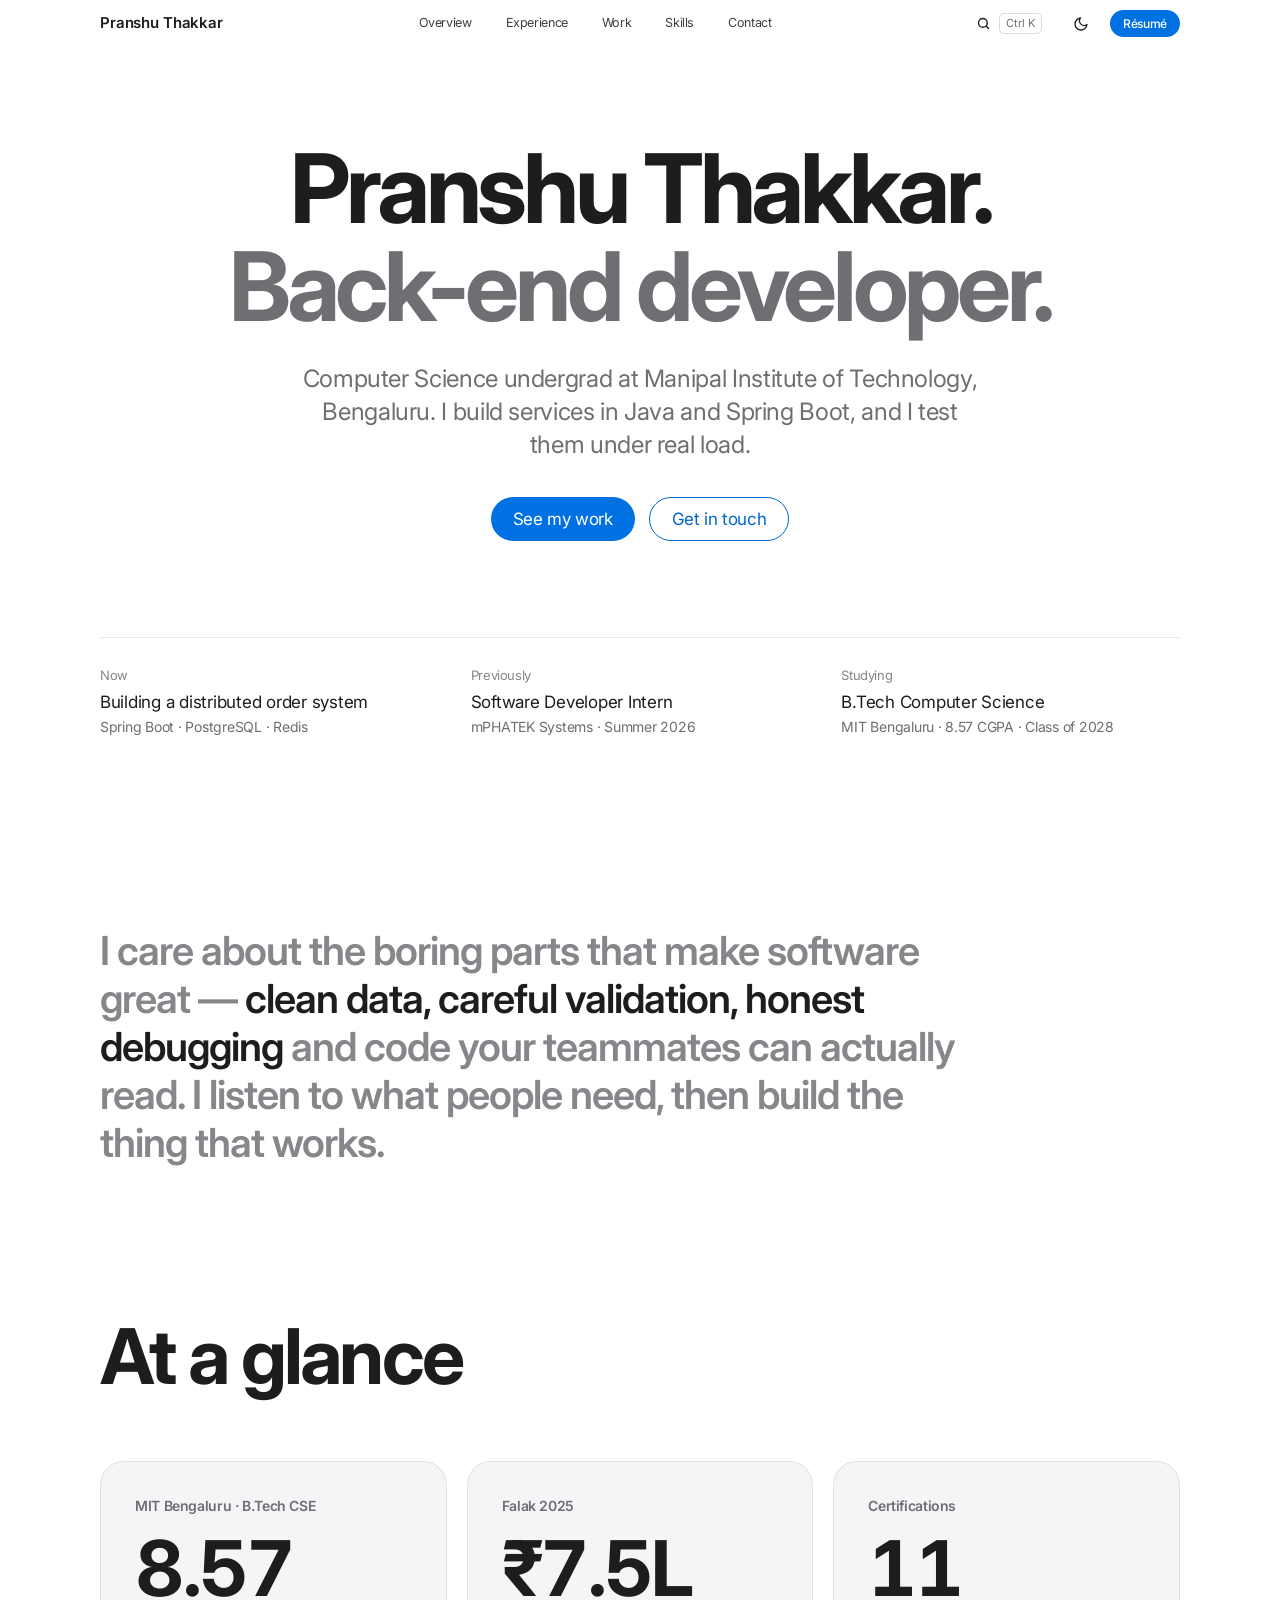
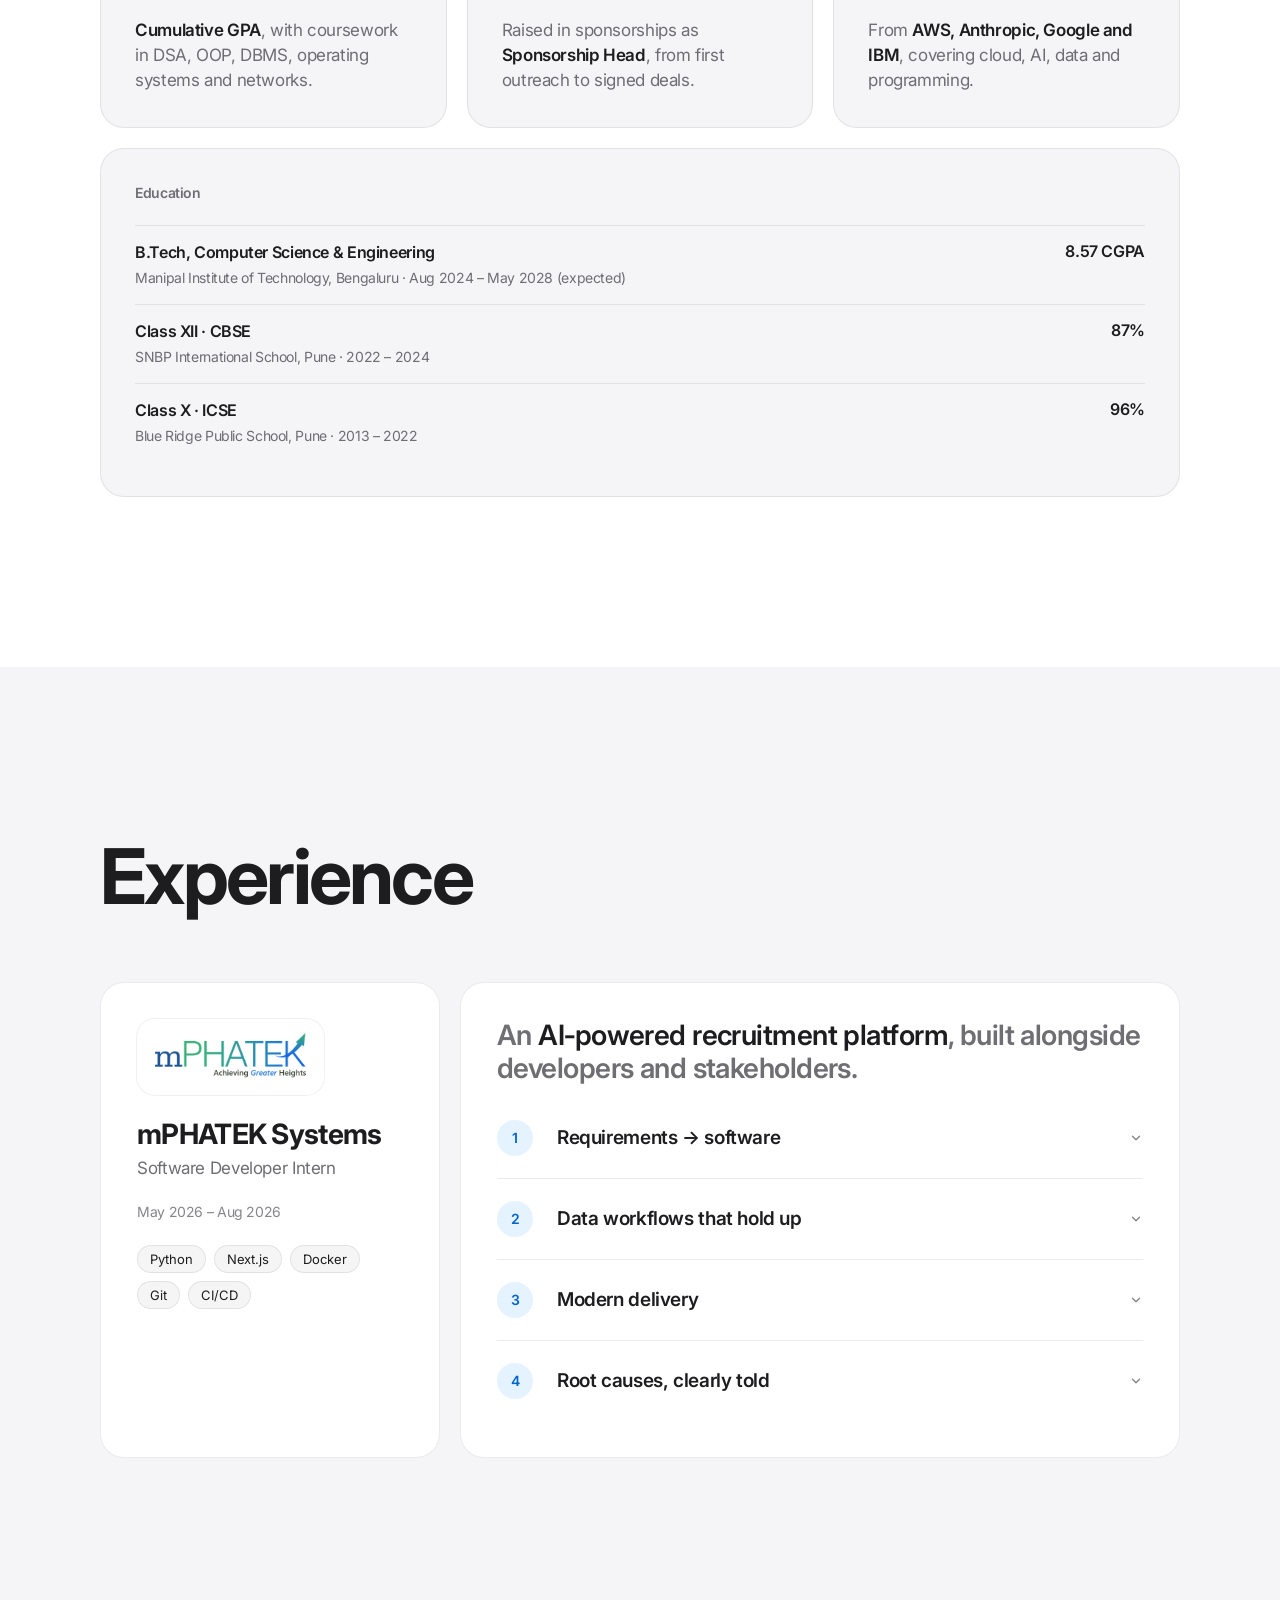
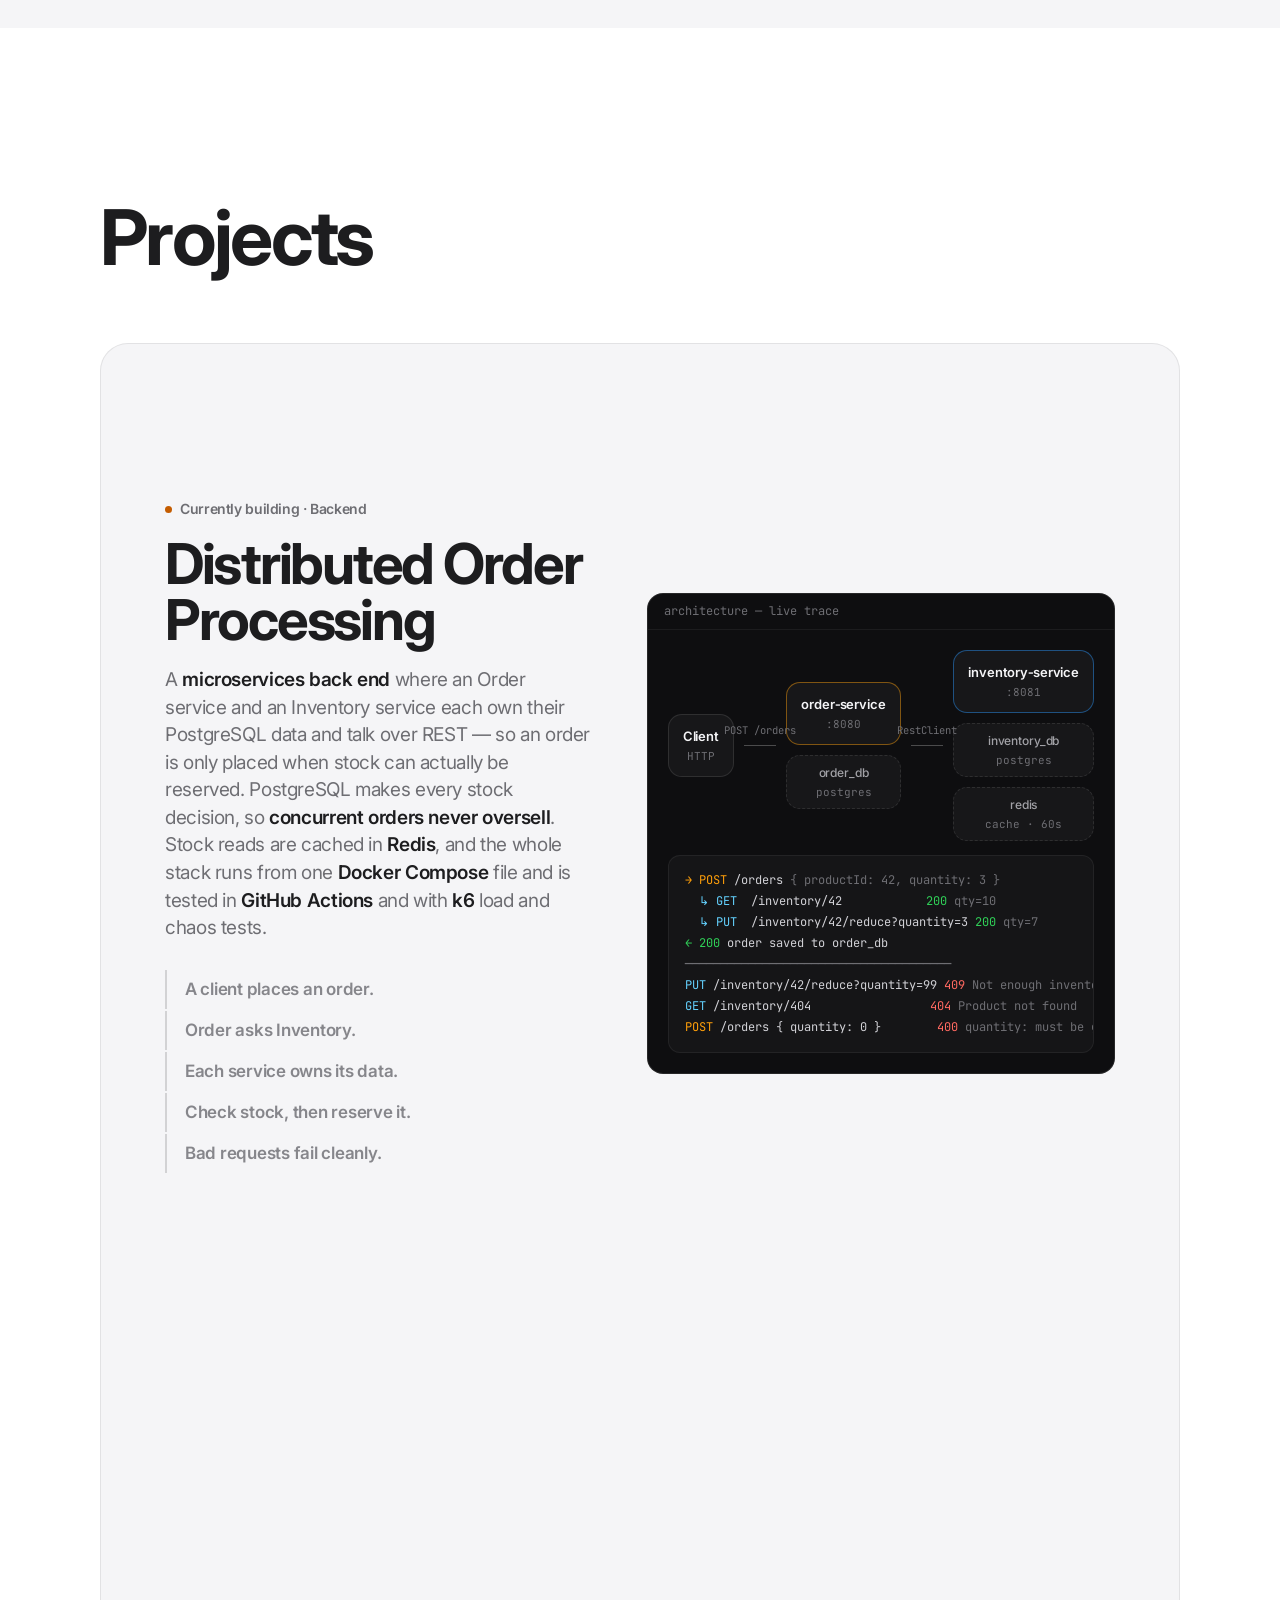
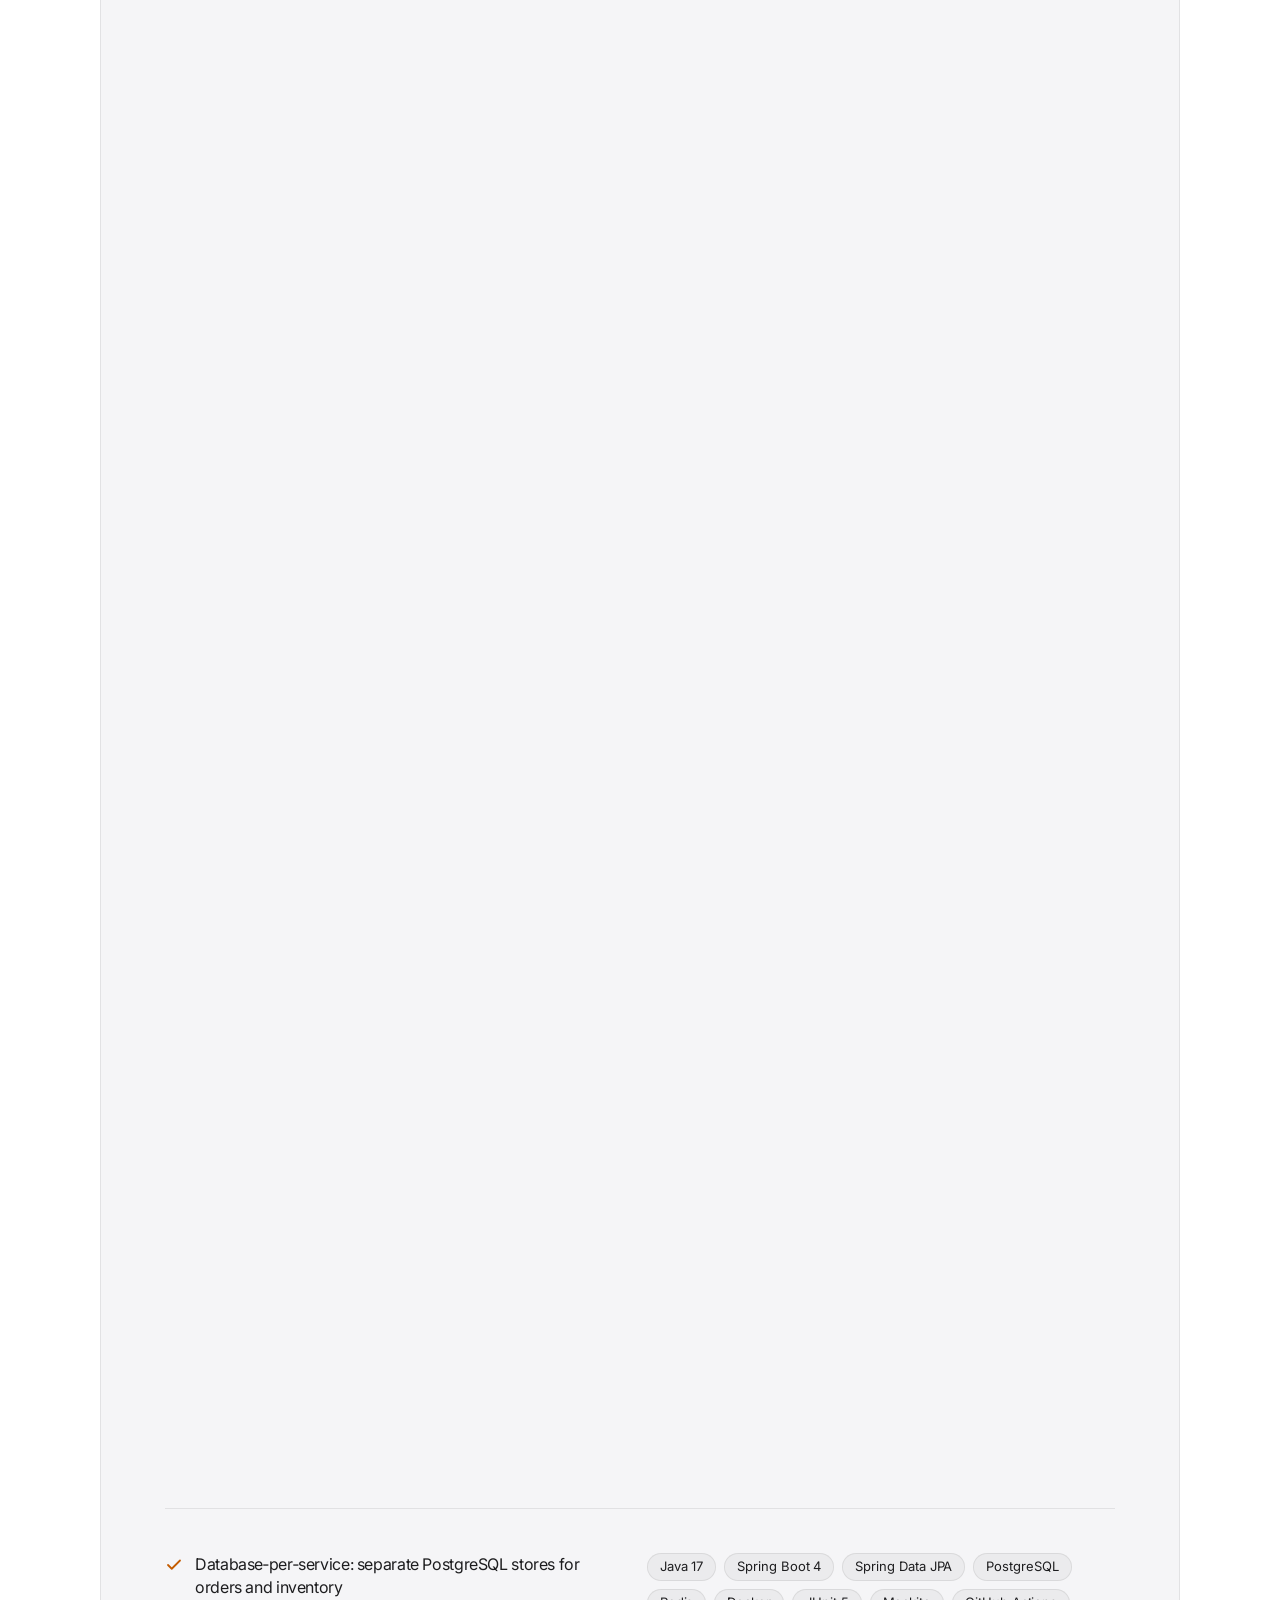
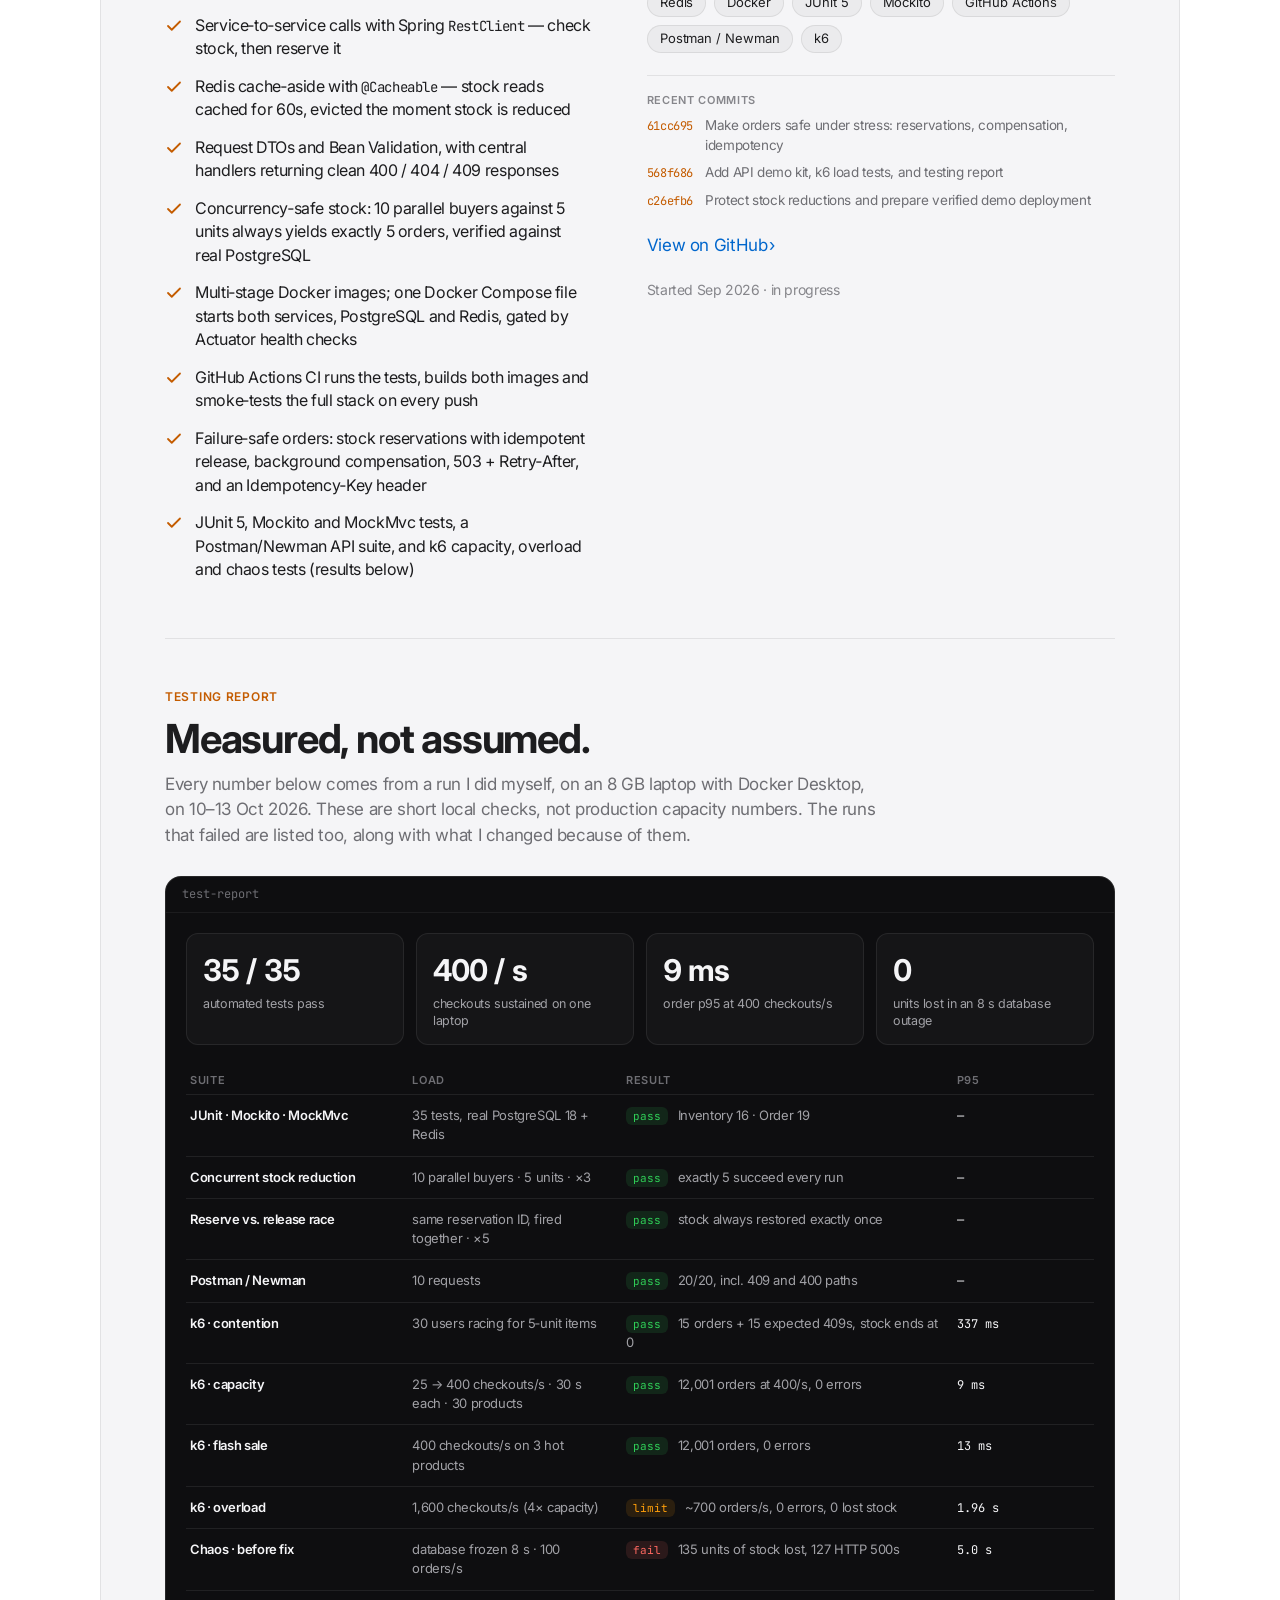
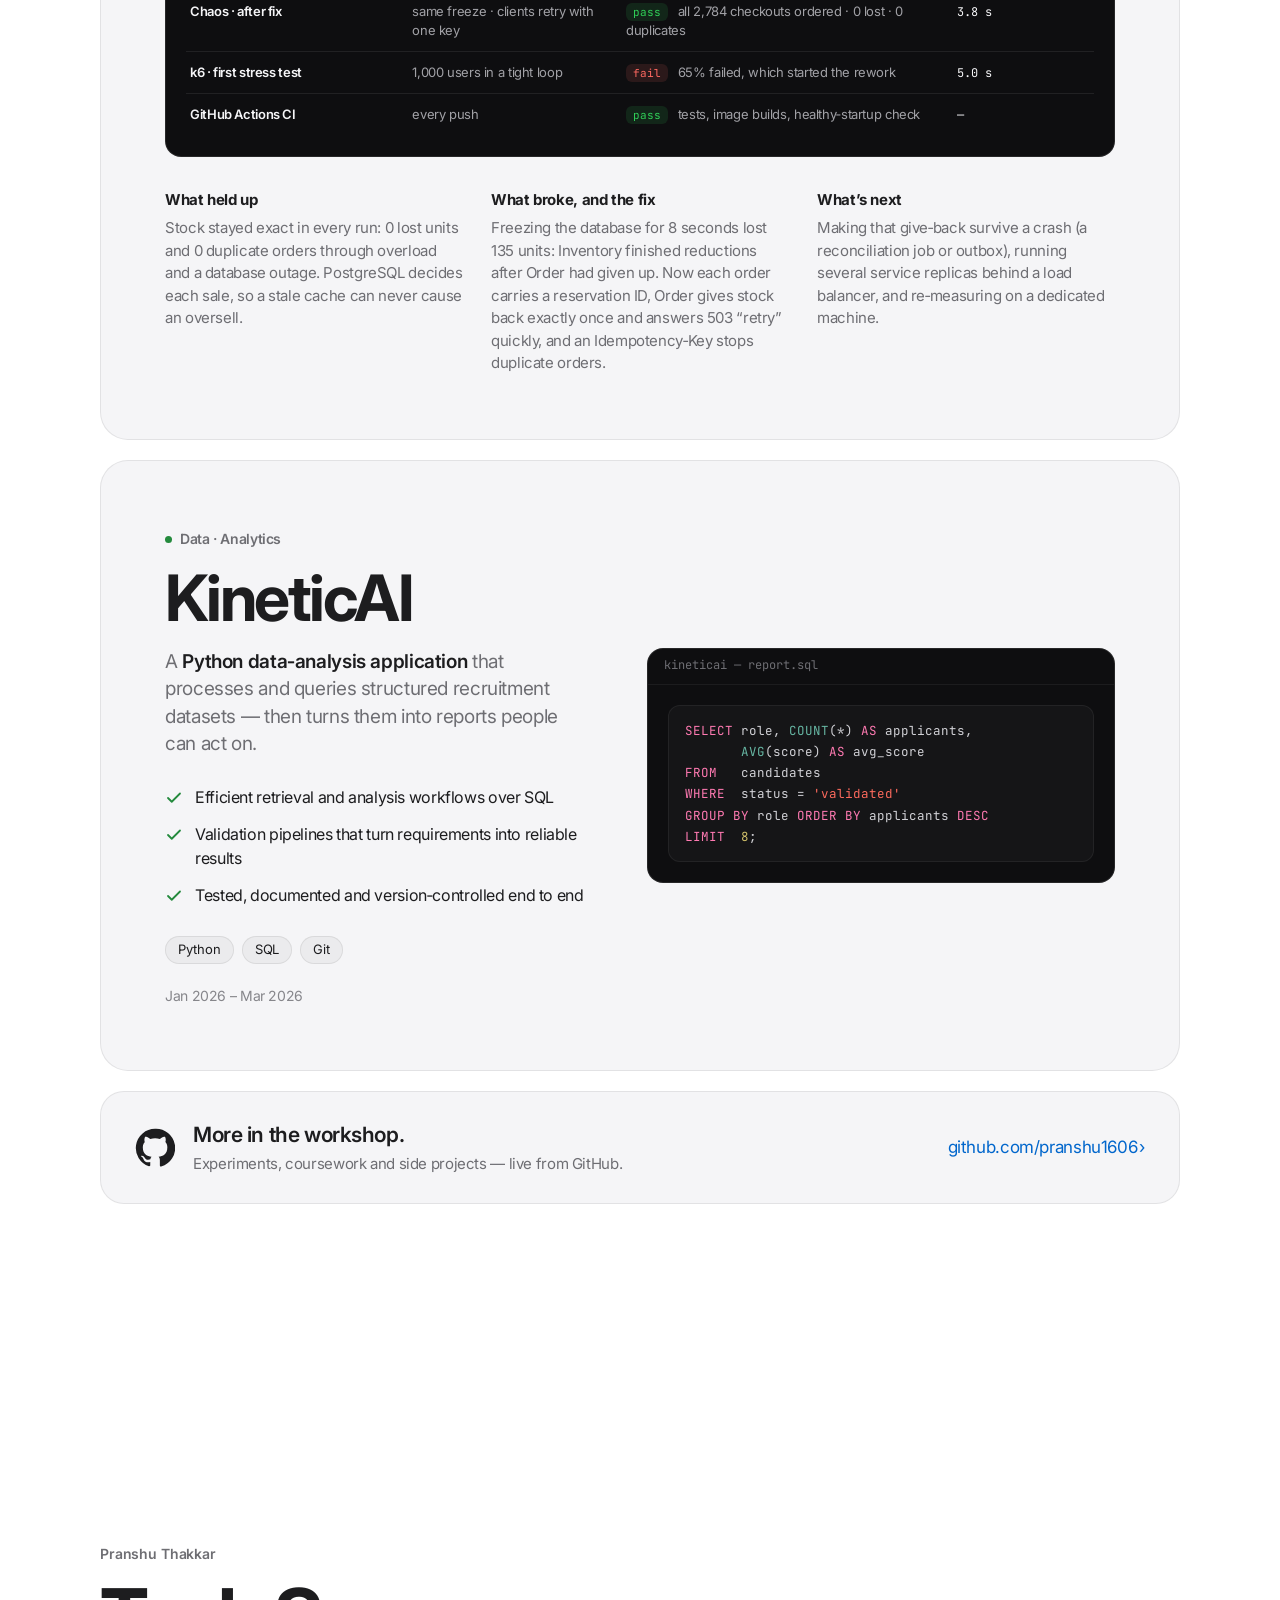
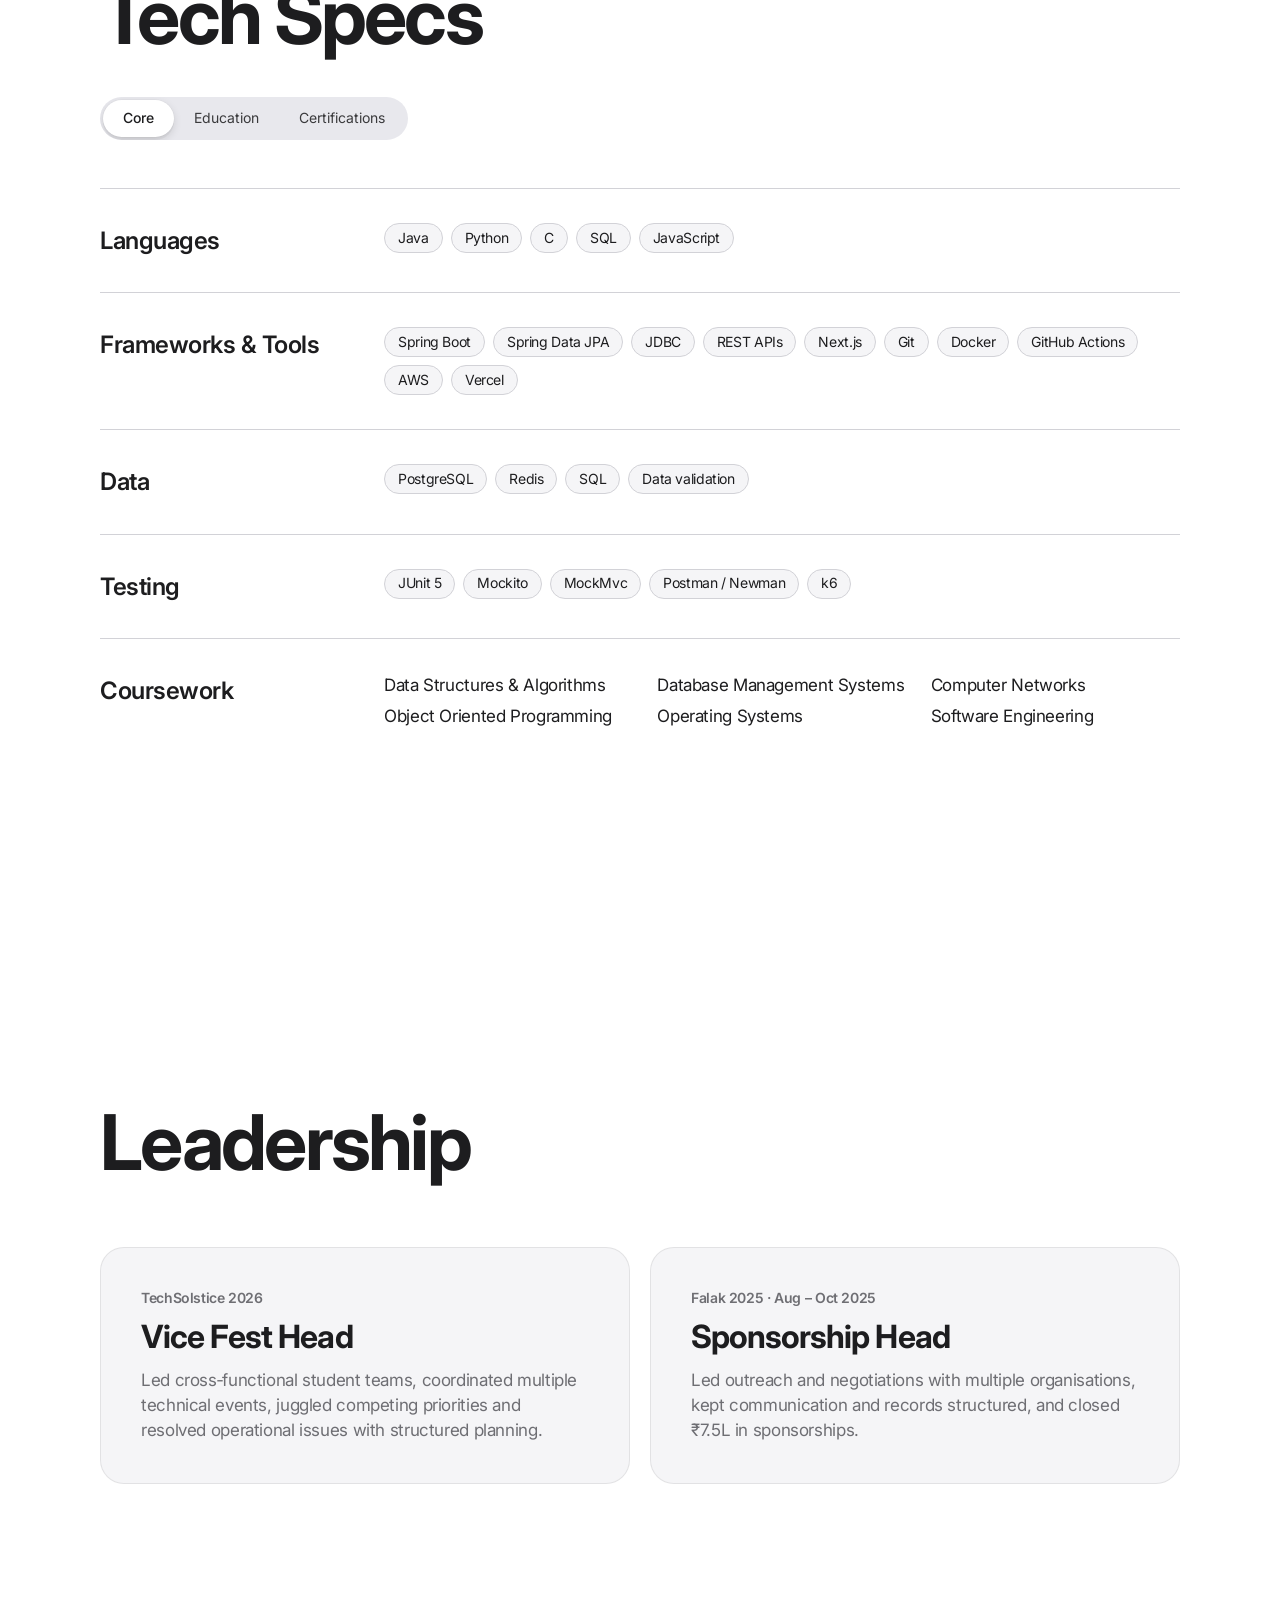
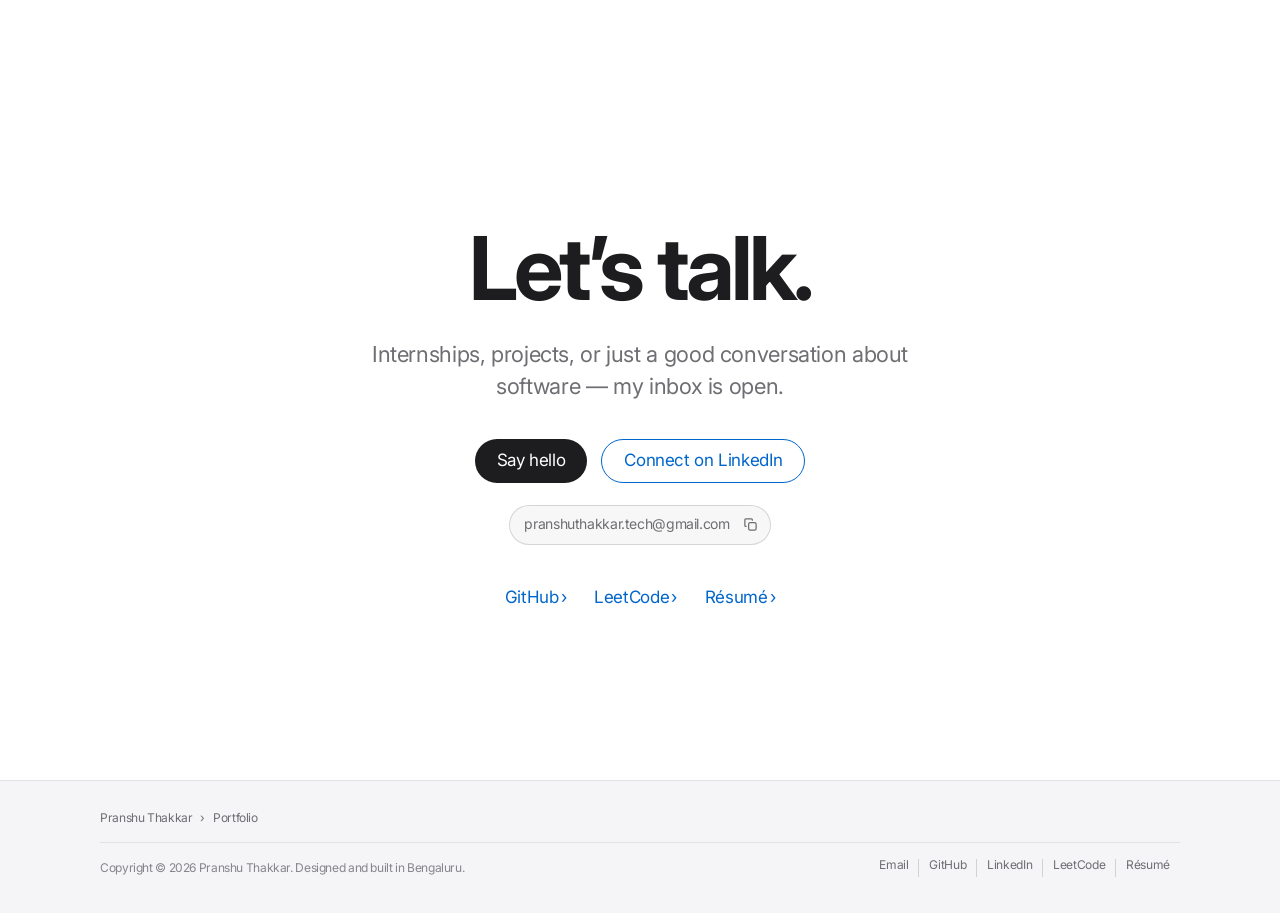
==== index.html @ 8264e1db "Tone down the design: drop gradients, glows and gimmicks Lead the hero with the name and real facts " ====
<!DOCTYPE html>
<html lang="en">
<head>
<meta charset="utf-8">
<meta name="viewport" content="width=device-width, initial-scale=1">
<title>Pranshu Thakkar — Software Developer · CSE @ MIT Bengaluru</title>
<meta name="description" content="Pranshu Thakkar — Computer Science undergraduate at Manipal Institute of Technology, Bengaluru. Software engineering, data and reliable systems.">
<meta name="robots" content="index, follow">
<meta name="author" content="Pranshu Thakkar">
<meta name="theme-color" content="#000000">
<script>
(() => {
  let t;
  try { t = localStorage.getItem('theme'); } catch (e) {}
  if (t !== 'light' && t !== 'dark') t = matchMedia('(prefers-color-scheme: light)').matches ? 'light' : 'dark';
  document.documentElement.dataset.theme = t;
  document.documentElement.classList.add('js');
  document.querySelector('meta[name="theme-color"]').content = t === 'light' ? '#ffffff' : '#000000';
})();
</script>
<link rel="canonical" href="https://pranshu1606.github.io/">
<meta property="og:type" content="website">
<meta property="og:site_name" content="Pranshu Thakkar">
<meta property="og:url" content="https://pranshu1606.github.io/">
<meta property="og:title" content="Pranshu Thakkar — Software, built with precision and care">
<meta property="og:description" content="CSE undergrad at MIT Bengaluru. Java, Spring Boot, Python and SQL — building reliable back ends and data workflows. Open to 2027 internships.">
<meta property="og:image" content="https://pranshu1606.github.io/og-image.png">
<meta property="og:image:width" content="1200">
<meta property="og:image:height" content="630">
<meta property="og:image:alt" content="Pranshu Thakkar — Software, built with precision and care.">
<meta name="twitter:card" content="summary_large_image">
<meta name="twitter:title" content="Pranshu Thakkar — Software, built with precision and care">
<meta name="twitter:description" content="CSE undergrad at MIT Bengaluru. Java, Spring Boot, Python and SQL. Open to 2027 internships.">
<meta name="twitter:image" content="https://pranshu1606.github.io/og-image.png">
<script type="application/ld+json">
{
  "@context": "https://schema.org",
  "@type": "Person",
  "name": "Pranshu Thakkar",
  "url": "https://pranshu1606.github.io/",
  "image": "https://pranshu1606.github.io/og-image.png",
  "jobTitle": "Software Developer",
  "description": "Computer Science undergraduate at Manipal Institute of Technology, Bengaluru, building reliable back ends and data workflows with Java, Spring Boot, Python and SQL.",
  "alumniOf": { "@type": "CollegeOrUniversity", "name": "Manipal Institute of Technology, Bengaluru" },
  "knowsAbout": ["Java", "Spring Boot", "Python", "SQL", "REST APIs", "Docker", "AWS", "Data Analysis"],
  "sameAs": [
    "https://github.com/pranshu1606",
    "https://www.linkedin.com/in/pranshu-t-aba933325/",
    "https://leetcode.com/u/pranshu_thakkar/"
  ]
}
</script>
<link rel="preconnect" href="https://fonts.googleapis.com">
<link rel="preconnect" href="https://fonts.gstatic.com" crossorigin>
<link href="https://fonts.googleapis.com/css2?family=Inter:wght@400;500;600;700;800&family=JetBrains+Mono:wght@400;500&display=swap" rel="stylesheet">
<link rel="icon" href="data:image/svg+xml,%3Csvg xmlns='http://www.w3.org/2000/svg' viewBox='0 0 64 64'%3E%3Crect width='64' height='64' rx='15' fill='%23000'/%3E%3Ctext x='32' y='42' font-family='Helvetica,Arial' font-weight='700' font-size='26' fill='%23fff' text-anchor='middle'%3EPT%3C/text%3E%3C/svg%3E">
<style>
:root{
  --bg:#000;
  --bg-2:#0a0a0c;
  --tile:#141416;
  --tile-2:#1c1c1f;
  --line:rgba(255,255,255,.08);
  --line-2:rgba(255,255,255,.14);
  --text:#f5f5f7;
  --text-2:#a1a1a6;
  --text-3:#6e6e73;
  --blue:#2997ff;
  --blue-d:#0071e3;
  --green:#30d158;
  --orange:#ff9f0a;
  --pink:#ff375f;
  --purple:#bf5af2;
  --teal:#64d2ff;
  --ease:cubic-bezier(.28,.11,.32,1);
  --font:-apple-system,BlinkMacSystemFont,"SF Pro Display","SF Pro Text","Inter","Helvetica Neue",Helvetica,Arial,sans-serif;
  --mono:"SF Mono","JetBrains Mono",ui-monospace,Menlo,Consolas,monospace;
}
*{box-sizing:border-box;margin:0;padding:0}
html{scroll-behavior:smooth;-webkit-text-size-adjust:100%}
body{background:var(--bg);color:var(--text);font-family:var(--font);font-size:17px;line-height:1.47;letter-spacing:-.022em;-webkit-font-smoothing:antialiased;overflow-x:hidden}
a{color:inherit;text-decoration:none}
button{font:inherit;color:inherit;background:none;border:0;cursor:pointer}
img,svg{display:block}
::selection{background:rgba(41,151,255,.35)}
:focus-visible{outline:2px solid var(--blue);outline-offset:3px;border-radius:6px}
.skip{position:fixed;left:16px;top:-60px;z-index:200;padding:10px 16px;border-radius:999px;background:var(--blue-d);color:#fff;font-size:14px;font-weight:500;transition:top .2s var(--ease)}
.skip:focus{top:10px}
.wrap{width:min(1080px,100% - 44px);margin-inline:auto}
.wide{width:min(1280px,100% - 44px);margin-inline:auto}

/* ---------- Global nav ---------- */
.gnav{position:fixed;inset:0 0 auto;z-index:50;height:48px;background:rgba(22,22,23,.72);backdrop-filter:saturate(180%) blur(20px);-webkit-backdrop-filter:saturate(180%) blur(20px);border-bottom:1px solid transparent;transition:border-color .3s}
.gnav.scrolled{border-bottom-color:var(--line)}
.gnav .wrap{height:100%;display:flex;align-items:center;justify-content:space-between;gap:24px}
.logo{display:flex;align-items:center;gap:10px;font-weight:600;font-size:15px;letter-spacing:-.01em}
.gnav ul{display:flex;gap:34px;list-style:none;font-size:12.5px;color:#d2d2d7}
.gnav ul a{opacity:.85;transition:opacity .2s}
.gnav ul a:hover,.gnav ul a.active{opacity:1;color:#fff}
.nav-r{display:flex;align-items:center;gap:14px}
.icon-btn{width:30px;height:30px;border-radius:50%;display:grid;place-items:center;color:#d2d2d7;transition:background .2s,color .2s}
.icon-btn:hover{background:rgba(255,255,255,.1);color:#fff}
.kbd{font-family:var(--font);font-size:11px;color:var(--text-2);border:1px solid var(--line-2);border-radius:5px;padding:1px 6px;letter-spacing:0}
.search-trigger{display:flex;align-items:center;gap:8px;height:30px;padding:0 10px 0 9px;border-radius:999px;font-size:12px;color:#d2d2d7;transition:background .2s}
.search-trigger:hover{background:rgba(255,255,255,.1)}
.pill-sm{font-size:12px;font-weight:500;padding:5px 13px;border-radius:999px;background:var(--blue-d);color:#fff;transition:background .2s}
.pill-sm:hover{background:#0077ed}
.menu-btn{display:none}
.mnav{position:fixed;top:48px;left:0;right:0;z-index:49;background:rgba(22,22,23,.96);backdrop-filter:blur(20px);-webkit-backdrop-filter:blur(20px);padding:8px 22px 28px;transform:translateY(-8px);opacity:0;pointer-events:none;transition:.3s var(--ease)}
.mnav{visibility:hidden}
.mnav.open{transform:none;opacity:1;pointer-events:auto;visibility:visible}
.mnav a{display:block;font-size:24px;font-weight:600;padding:10px 0;border-bottom:1px solid var(--line)}

/* ---------- Generic ---------- */
section{position:relative}
.eyebrow{font-size:14px;font-weight:600;color:var(--text-2);letter-spacing:-.01em;margin-bottom:12px}
.h-sec{font-size:clamp(40px,6vw,80px);font-weight:700;line-height:1.05;letter-spacing:-.035em}
.h-sub{font-size:clamp(21px,2.4vw,28px);font-weight:600;color:var(--text-2);letter-spacing:-.02em;line-height:1.2}
.h-sub b{color:var(--text);font-weight:600}
.silver{color:var(--text)}
.pad{padding:clamp(100px,14vw,170px) 0}
.btn{display:inline-flex;align-items:center;gap:6px;height:44px;padding:0 22px;border-radius:999px;font-size:17px;font-weight:400;transition:transform .2s var(--ease),background .2s,box-shadow .2s}
.btn:active{transform:scale(.97)}
.btn-blue{background:var(--blue-d);color:#fff}
.btn-blue:hover{background:#0077ed}
.btn-white{background:#f5f5f7;color:#000}
.btn-white:hover{background:#fff}
.btn-ghost{color:var(--blue);border:1px solid var(--blue)}
.btn-ghost:hover{background:var(--blue);color:#fff}
.link{color:var(--blue);display:inline-flex;align-items:center;gap:2px;font-size:17px}
.link:hover{text-decoration:underline}
.link .chev{transition:transform .25s var(--ease)}
.link:hover .chev{transform:translateX(3px)}
.chip{display:inline-flex;align-items:center;height:28px;padding:0 12px;border-radius:999px;font-size:13px;color:#d1d1d6;background:rgba(255,255,255,.05);border:1px solid rgba(255,255,255,.1);letter-spacing:-.005em}
.chips{display:flex;flex-wrap:wrap;gap:8px}

/* Scroll reveals: a short fade-up, played once (.done drops these styles so hover transitions work again) */
.js .reveal:not(.done){opacity:0;transform:translateY(16px);transition:opacity .7s var(--ease) var(--d,0s),transform .7s var(--ease) var(--d,0s)}
.js .reveal.in:not(.done){opacity:1;transform:none}
.d1{--d:.08s}.d2{--d:.16s}.d3{--d:.24s}
.theme-btn .i-sun,.theme-btn .i-moon{animation:spinIn .5s var(--ease)}
:root:not([data-theme=light]) .theme-btn .i-moon,[data-theme=light] .theme-btn .i-sun{display:none}
@keyframes spinIn{from{opacity:0;transform:rotate(-90deg) scale(.6)}}
::view-transition-old(root),::view-transition-new(root){animation:none;mix-blend-mode:normal}
::view-transition-new(root){z-index:2}

/* ---------- Hero ---------- */
.hero{padding-top:140px;text-align:center;overflow:hidden}
.hero-inner{position:relative}
.hero-inner>*{animation:rise 1.1s var(--ease) both}
.hero-inner>:nth-child(2){animation-delay:.12s}.hero-inner>:nth-child(3){animation-delay:.24s}.hero-inner>:nth-child(4){animation-delay:.36s}.hero-inner>:nth-child(5){animation-delay:.48s}
@keyframes rise{from{opacity:0;transform:translateY(12px)}}
.hero h1{margin:0 auto;max-width:980px;font-size:clamp(44px,8vw,96px);font-weight:700;line-height:1.02;letter-spacing:-.045em}
.hero h1 .accent{color:var(--text-2)}
.dot{width:7px;height:7px;border-radius:50%;background:var(--green)}
.hero .lede{margin:26px auto 0;max-width:680px;font-size:clamp(19px,2vw,24px);line-height:1.38;color:var(--text-2);letter-spacing:-.015em}
.hero .lede b{color:var(--text);font-weight:600}
.hero .ctas{margin-top:36px;display:flex;gap:14px;justify-content:center;flex-wrap:wrap}

.facts{margin:96px auto 0;display:grid;grid-template-columns:repeat(3,minmax(0,1fr));gap:32px;text-align:left;border-top:1px solid var(--line);padding:28px 0 40px}
.facts dt{font-size:13px;color:var(--text-3);margin-bottom:6px}
.facts dd{font-size:17px;line-height:1.4;color:var(--text);letter-spacing:-.015em}
.facts dd small{display:block;font-size:14px;color:var(--text-2);margin-top:2px}

/* ---------- Statement ---------- */
.statement{padding:clamp(90px,12vw,150px) 0}
.statement p{font-size:clamp(26px,3.4vw,40px);font-weight:600;line-height:1.2;letter-spacing:-.025em;max-width:880px;color:var(--text-3)}
.statement p span{color:var(--text)}

/* ---------- Bento highlights ---------- */
.bento{display:grid;grid-template-columns:repeat(12,1fr);gap:20px;margin-top:64px}
.tile{position:relative;background:var(--tile);border:1px solid var(--line);border-radius:24px;padding:34px;overflow:hidden}
.t-4{grid-column:span 4}.t-5{grid-column:span 5}.t-6{grid-column:span 6}.t-7{grid-column:span 7}.t-8{grid-column:span 8}.t-12{grid-column:span 12}
.tile .lbl{font-size:14px;font-weight:600;color:var(--text-2)}
.stat{font-size:clamp(52px,6vw,80px);font-weight:700;letter-spacing:-.045em;line-height:1;margin:14px 0 10px;font-variant-numeric:tabular-nums}
.tile p{color:var(--text-2);font-size:17px;max-width:44ch}
.tile p b{color:var(--text);font-weight:600}
.edu-list{margin-top:22px;display:grid;gap:0}
.edu-row{display:grid;grid-template-columns:1fr auto;gap:4px 18px;padding:14px 0;border-top:1px solid var(--line)}
.edu-row strong{font-weight:600;font-size:16px}
.edu-row span{color:var(--text-2);font-size:14px}
.edu-row .sc{font-weight:600;color:var(--text);font-size:16px;text-align:right}

/* ---------- Experience ---------- */
.xp{display:grid;grid-template-columns:340px 1fr;gap:20px;margin-top:64px}
.xp-card{background:var(--tile);border:1px solid var(--line);border-radius:24px;padding:36px;position:relative;overflow:hidden}
.xp-id .app{display:inline-flex;align-items:center;padding:14px 18px;border-radius:18px;background:#fff;box-shadow:0 0 0 1px rgba(0,0,0,.06)}
.xp-id .app img{height:48px;width:auto}
.xp-id h3{font-size:28px;font-weight:700;letter-spacing:-.025em;margin-top:24px;line-height:1.1}
.xp-id .role{color:var(--text-2);margin-top:6px}
.xp-id .when{margin-top:22px;font-size:14px;color:var(--text-3)}
.xp-id .chips{margin-top:22px}
.steps{list-style:none;display:grid;gap:0}
.steps li{display:grid;grid-template-columns:44px 1fr;gap:16px;padding:22px 0;border-top:1px solid var(--line)}
.steps li:first-child{border-top:0;padding-top:0}
.steps .n{width:36px;height:36px;border-radius:50%;background:rgba(41,151,255,.12);color:var(--blue);display:grid;place-items:center;font-size:14px;font-weight:600}
.steps h4{font-size:19px;font-weight:600;letter-spacing:-.02em;margin-bottom:4px}
.steps p{color:var(--text-2);font-size:16px}
.steps li{align-items:start}
.steps h4{margin:0}
.step-btn{width:100%;min-height:36px;display:flex;align-items:center;justify-content:space-between;gap:12px;text-align:left;font:inherit;letter-spacing:inherit}
.step-btn svg{flex:none;color:var(--text-3);transition:transform .35s var(--ease),color .2s}
.step-btn:hover svg{color:var(--text)}
.step-btn[aria-expanded=true] svg{transform:rotate(180deg)}
.step-body{display:grid;grid-template-rows:0fr;transition:grid-template-rows .4s var(--ease)}
.step-body>div{overflow:hidden;visibility:hidden;transition:visibility 0s .4s}
.step-body p{padding-top:6px}
.steps li.open .step-body{grid-template-rows:1fr}
.steps li.open .step-body>div{visibility:visible;transition-delay:0s}

/* ---------- Project ---------- */
.proj{margin-top:64px;border-radius:28px;background:var(--tile);border:1px solid var(--line);position:relative;overflow:hidden;padding:clamp(32px,5vw,64px)}
.proj-grid{display:grid;grid-template-columns:1fr 1.1fr;gap:56px;align-items:center;position:relative}
.proj .tag{display:inline-flex;align-items:center;gap:8px;font-size:14px;font-weight:600;color:var(--text-2)}
.proj h3{font-size:clamp(40px,5vw,64px);font-weight:700;letter-spacing:-.04em;line-height:1;margin:16px 0 18px}
.proj .desc{color:var(--text-2);font-size:19px;line-height:1.45}
.proj .desc b{color:var(--text);font-weight:600}
.proj-feats{margin:28px 0;display:grid;gap:14px}
.feat{display:flex;gap:12px;font-size:16px;color:#d1d1d6}
.feat svg{flex:none;margin-top:3px;color:var(--green)}
.proj .when{font-size:14px;color:var(--text-3);margin-top:22px}
.dash-body{padding:20px;display:grid;gap:16px}
.sql{font-family:var(--mono);font-size:12.5px;line-height:1.7;background:rgba(255,255,255,.03);border:1px solid rgba(255,255,255,.06);border-radius:12px;padding:14px 16px;color:#d1d1d6;letter-spacing:0;overflow-x:auto;white-space:pre}
.sql .k{color:#ff7ab2}.sql .f{color:#67b7a4}.sql .s{color:#fc6a5d}.sql .n{color:#d0bf69}
/* app panel */
.dash{border-radius:16px;background:#0e0e10;border:1px solid rgba(255,255,255,.1);overflow:hidden}
.mac-bar{height:36px;display:flex;align-items:center;padding:0 16px;border-bottom:1px solid rgba(255,255,255,.06)}
.mac-title{font-family:var(--mono);font-size:12px;color:var(--text-3);letter-spacing:0}
/* in-progress project */
.proj.wip .tag .dot{background:var(--orange)}
.proj.wip .feat svg{color:var(--orange)}
.proj + .proj{margin-top:20px}
.arch{display:grid;gap:14px}
.arch-flow{display:grid;grid-template-columns:auto 1fr auto 1fr auto;align-items:center;gap:10px}
.node{border-radius:14px;padding:12px 14px;background:rgba(255,255,255,.04);border:1px solid rgba(255,255,255,.1);text-align:center;min-width:0}
.node b{display:block;font-size:13px;font-weight:600;letter-spacing:-.01em}
.node small{display:block;font-family:var(--mono);font-size:11px;color:var(--text-3);letter-spacing:0;margin-top:2px}
.node.svc{border-color:rgba(255,159,10,.45)}
.node.svc.inv{border-color:rgba(41,151,255,.45)}
.node.db{margin-top:10px;padding:8px 10px;border-style:dashed}
.node.db b{font-size:12px;font-weight:500;color:var(--text-2)}
.wire{position:relative;height:1px;background:rgba(255,255,255,.25)}
.wire span{position:absolute;bottom:8px;left:50%;transform:translateX(-50%);font-family:var(--mono);font-size:10.5px;color:var(--text-3);white-space:nowrap;letter-spacing:0}
.trace{font-family:var(--mono);font-size:12px;line-height:1.75;background:rgba(255,255,255,.03);border:1px solid rgba(255,255,255,.06);border-radius:12px;padding:14px 16px;color:#d1d1d6;letter-spacing:0;overflow-x:auto;white-space:pre}
.trace .m{color:var(--text-3)}.trace .ok{color:var(--green)}.trace .er{color:#ff6961}.trace .o{color:var(--orange)}.trace .b{color:var(--teal)}
.commits{margin-top:22px;border-top:1px solid var(--line);padding-top:16px;display:grid;gap:8px;font-size:13.5px;color:var(--text-2)}
.commits div{display:flex;gap:12px;align-items:baseline}
.commits code{font-family:var(--mono);font-size:12px;color:var(--orange);flex:none}
.commits .lbl{font-size:11px;font-weight:600;color:var(--text-3);text-transform:uppercase;letter-spacing:.06em}
.gh-card{margin-top:20px;background:var(--tile);border:1px solid var(--line);border-radius:24px;padding:28px 34px;position:relative}
.gh-head{display:flex;align-items:center;justify-content:space-between;gap:24px;flex-wrap:wrap}
.gh-card h4{font-size:21px;font-weight:600;letter-spacing:-.02em}
.gh-card p{color:var(--text-2);font-size:15px;margin-top:2px}
.gh-l{display:flex;align-items:center;gap:18px}
.gh-card{--g0:rgba(255,255,255,.06);--g1:#0e4429;--g2:#006d32;--g3:#26a641;--g4:#39d353}
[data-theme=light] .gh-card{--g0:#e3e3e8;--g1:#9be9a8;--g2:#40c463;--g3:#30a14e;--g4:#216e39}
.gh-body{margin-top:28px;padding-top:26px;border-top:1px solid var(--line);display:grid;grid-template-columns:minmax(0,1fr);gap:30px}
.gh-body[hidden],.gh-graph[hidden],.gh-recent[hidden]{display:none}
.gh-scroll{overflow-x:auto;scrollbar-width:none;padding-bottom:2px}
.gh-scroll::-webkit-scrollbar{display:none}
.gh-months{position:relative;height:18px;font-size:11px;color:var(--text-3)}
.gh-months span{position:absolute;top:0}
.gh-grid{display:grid;grid-auto-flow:column;grid-template-rows:repeat(7,11px);grid-auto-columns:11px;gap:3px;width:max-content}
.gh-grid i,.gh-key i{display:block;width:11px;height:11px;border-radius:3px;background:var(--g0)}
.gh-grid i.l1,.gh-key i.l1{background:var(--g1)}.gh-grid i.l2,.gh-key i.l2{background:var(--g2)}
.gh-grid i.l3,.gh-key i.l3{background:var(--g3)}.gh-grid i.l4,.gh-key i.l4{background:var(--g4)}
.gh-grid i.pad{visibility:hidden}
.gh-legend{margin-top:12px;display:flex;justify-content:space-between;align-items:center;gap:12px;flex-wrap:wrap;font-size:13px;color:var(--text-2)}
.gh-key{display:inline-flex;align-items:center;gap:3px;font-size:12px;color:var(--text-3)}
.gh-key i{margin:0 1px}
.gh-recent .lbl{font-size:11px;font-weight:600;color:var(--text-3);text-transform:uppercase;letter-spacing:.06em}
.gh-commits{list-style:none;margin-top:8px}
.gh-commits a{display:grid;grid-template-columns:minmax(0,1fr) auto;gap:4px 16px;align-items:baseline;padding:12px 0;border-top:1px solid var(--line)}
.gh-commits li:first-child a{border-top:0}
.gh-commits .msg{font-size:15px;color:var(--text);min-width:0;overflow:hidden;text-overflow:ellipsis;white-space:nowrap}
.gh-commits a:hover .msg{text-decoration:underline}
.gh-commits .repo{grid-column:1;font-family:var(--mono);font-size:12px;color:var(--text-3);letter-spacing:0}
.gh-commits time{grid-column:2;grid-row:1;font-size:13px;color:var(--text-3);white-space:nowrap}

/* ---------- Pinned build (featured project only) ---------- */
.pin-stage{position:relative;display:grid;grid-template-columns:1fr 1.1fr;gap:56px;align-items:center}
.pin-copy h3{font-size:clamp(40px,4.4vw,58px)}
.pin-steps{list-style:none;margin-top:28px;display:grid;gap:2px}
.pin-steps li{padding:7px 0 7px 18px;border-left:2px solid var(--line-2);color:var(--text-3);transition:color .4s var(--ease),border-color .4s var(--ease)}
.pin-steps li b{font-weight:600;font-size:17px;letter-spacing:-.015em}
.pin-steps li>span{display:grid;grid-template-rows:0fr;transition:grid-template-rows .45s var(--ease)}
.pin-steps li>span>span{overflow:hidden;font-size:15px;color:var(--text-2)}
.pin-steps li.cur{color:var(--text);border-left-color:var(--orange)}
.pin-steps li.cur>span{grid-template-rows:1fr}
#dops [data-s]{transition:opacity .5s var(--ease) calc(var(--i,0) * 90ms),transform .6s var(--ease) calc(var(--i,0) * 90ms)}
.js #dops [data-s].on{opacity:1;transform:none}
.js #dops [data-s]:not(.on){opacity:0;transform:translateY(12px) scale(.96)}
#dops .wire[data-s]{transform-origin:0 50%}
.js #dops .wire[data-s]:not(.on){transform:scaleX(0)}
.js #dops .trace div[data-s]:not(.on){transform:translateX(-6px)}
.proj-more{position:relative;display:grid;grid-template-columns:1fr 1.1fr;gap:56px;margin-top:56px;padding-top:44px;border-top:1px solid var(--line)}
.proj-more .proj-feats{margin:0}
.report{position:relative;margin-top:56px;padding-top:44px;border-top:1px solid var(--line);scroll-margin-top:72px}
.report-head{max-width:720px;margin-bottom:28px}
.report-head .lbl{font-size:12px;font-weight:600;letter-spacing:.06em;text-transform:uppercase;color:var(--orange)}
.report-head h4{font-size:clamp(28px,3.4vw,40px);font-weight:700;letter-spacing:-.03em;line-height:1.05;margin:10px 0 12px;color:var(--text)}
.report-head p{color:var(--text-2);font-size:17px;line-height:1.5}
.kpis{display:grid;grid-template-columns:repeat(4,minmax(0,1fr));gap:12px}
.kpi{background:rgba(255,255,255,.03);border:1px solid var(--line);border-radius:12px;padding:14px 16px}
.kpi b{display:block;font-size:clamp(22px,2.4vw,30px);font-weight:700;letter-spacing:-.03em;color:var(--text);font-variant-numeric:tabular-nums}
.kpi span{display:block;margin-top:4px;font-size:12.5px;line-height:1.35;color:var(--text-2)}
.runs{font-size:13px;color:var(--text-2)}
.run{display:grid;grid-template-columns:1.25fr 1.2fr 1.9fr .8fr;gap:14px;padding:11px 4px;border-top:1px solid var(--line);align-items:baseline}
.run b{color:var(--text);font-weight:600}
.run.hd{border-top:0;padding-bottom:6px;font-size:11px;font-weight:600;letter-spacing:.06em;text-transform:uppercase;color:var(--text-3)}
.run .p{font-family:var(--mono);font-size:12px;color:var(--text);letter-spacing:0;font-variant-numeric:tabular-nums}
.pill{display:inline-block;font-style:normal;font-family:var(--mono);font-size:11px;line-height:18px;padding:0 7px;border-radius:6px;margin-right:6px;letter-spacing:0}
.pill.ok{color:var(--green);background:rgba(48,209,88,.12)}
.pill.er{color:#ff6961;background:rgba(255,105,97,.12)}
.pill.warn{color:var(--orange);background:rgba(255,159,10,.12)}
.report-notes{display:grid;grid-template-columns:repeat(3,minmax(0,1fr));gap:28px;margin-top:32px}
.report-notes b{display:block;font-size:15px;color:var(--text);margin-bottom:6px}
.report-notes p{font-size:15px;line-height:1.5;color:var(--text-2)}
@media (max-width:834px){
  .kpis{grid-template-columns:repeat(2,minmax(0,1fr))}
  .report-notes{grid-template-columns:1fr;gap:20px}
  .run{grid-template-columns:1fr auto;gap:4px 12px}
  .run.hd{display:none}
  .run b{grid-column:1}
  .run .p{grid-column:2;grid-row:1;text-align:right}
  .run>span:not(.p){grid-column:1 / -1}
}
@supports (overflow:clip){
  @media (min-width:1069px) and (min-height:720px) and (prefers-reduced-motion:no-preference){
    .js #dops{overflow:clip}
    .js .pin-track{height:300vh}
    .js .pin-stage{position:sticky;top:48px;height:calc(100vh - 48px)}
    .js .proj-more{margin-top:0}
  }
}
@media (max-width:1068px){.pin-stage,.proj-more{grid-template-columns:1fr;gap:44px}}
@media (max-width:834px){#dops .wire[data-s]{transform-origin:50% 0}.js #dops .wire[data-s]:not(.on){transform:scaleY(0)}}

/* ---------- Tech specs (light) ---------- */
.specs{background:#f5f5f7;color:#1d1d1f;--sline:#d2d2d7}
.specs .eyebrow{color:#6e6e73}
.specs .h-sec{color:#1d1d1f}
.spec-tabs{position:relative;display:flex;gap:0;margin-top:40px;background:#e8e8ed;padding:3px;border-radius:999px;width:max-content;max-width:100%;overflow-x:auto;scrollbar-width:none}
.spec-tabs button{position:relative;z-index:1;padding:8px 20px;border-radius:999px;font-size:14px;color:#3a3a3c;white-space:nowrap;transition:color .3s var(--ease)}
.spec-tabs button[aria-selected=true]{color:#1d1d1f;font-weight:500}
.spec-tabs button:focus-visible{outline:2px solid #0071e3;outline-offset:-2px}
.seg-pill{position:absolute;top:3px;bottom:3px;left:0;width:0;border-radius:999px;background:#fff;box-shadow:0 3px 8px rgba(0,0,0,.12),0 3px 1px rgba(0,0,0,.04),0 0 0 .5px rgba(0,0,0,.04);pointer-events:none}
.seg-pill.ready{transition:transform .5s cubic-bezier(.34,1.3,.64,1),width .5s cubic-bezier(.34,1.3,.64,1)}
.spec-panel.enter{animation:panelIn .5s var(--ease)}
@keyframes panelIn{from{opacity:0;transform:translateY(10px)}}
.spec-panel{margin-top:48px}
.spec-panel[hidden]{display:none}
.spec-row{display:grid;grid-template-columns:260px 1fr;gap:24px;padding:34px 0;border-top:1px solid var(--sline)}
.spec-row h4{font-size:24px;font-weight:600;letter-spacing:-.02em}
.spec-row ul{list-style:none;display:grid;gap:6px;font-size:17px}
.spec-row .muted{color:#6e6e73;font-size:14px}
.spec-row .big{font-size:40px;font-weight:700;letter-spacing:-.035em;line-height:1}
.spec-row a{color:#0066cc}
.spec-row a:hover{text-decoration:underline}
.spec-cols{display:grid;grid-template-columns:repeat(auto-fit,minmax(180px,1fr));gap:24px}
.lchip{display:inline-flex;align-items:center;height:30px;padding:0 13px;border-radius:999px;background:#fff;border:1px solid #d2d2d7;font-size:14px;color:#1d1d1f}
.lchips{display:flex;flex-wrap:wrap;gap:8px}
.specs{--card:#fff}
.badges{display:grid;grid-template-columns:repeat(auto-fill,minmax(300px,1fr));gap:12px}
.badge{display:flex;align-items:center;gap:14px;padding:16px 18px;border-radius:18px;background:var(--card);border:1px solid rgba(0,0,0,.06);color:#1d1d1f;transition:transform .35s var(--ease),box-shadow .35s var(--ease)}
a.badge:hover{transform:translateY(-2px);box-shadow:0 12px 30px rgba(0,0,0,.08)}
.b-ic{flex:none;width:44px;height:44px;border-radius:50%;display:grid;place-items:center;background:var(--c);color:#fff;font-size:18px;font-weight:700;letter-spacing:0;box-shadow:inset 0 1px 0 rgba(255,255,255,.3),0 4px 10px -4px rgba(0,0,0,.3)}
.b-tx{flex:1;min-width:0}
.b-tx b{display:block;font-size:15px;font-weight:600;line-height:1.3;letter-spacing:-.01em}
.b-tx small{display:block;font-size:13px;color:#6e6e73;margin-top:3px}
.b-v{flex:none;font-size:13px;color:#0066cc;white-space:nowrap}
.spec-row a.badge{color:#1d1d1f}
.spec-row a.badge:hover{text-decoration:none}
a.badge:hover .b-v{text-decoration:underline}
.done-line{margin-top:12px;font-size:14px;font-weight:600;color:#30d158}

/* ---------- Leadership ---------- */
.lead{display:grid;grid-template-columns:1fr 1fr;gap:20px;margin-top:64px}
.lead .tile{padding:40px}
.lead .tile h3{font-size:32px;font-weight:700;letter-spacing:-.03em;line-height:1.1;margin:10px 0 14px}

/* ---------- Contact + Dock ---------- */
.contact{text-align:center;overflow:hidden}
.contact h2{font-size:clamp(44px,7vw,88px);font-weight:700;letter-spacing:-.045em;line-height:1.02;max-width:900px;margin:0 auto}
.contact .lede{color:var(--text-2);font-size:clamp(19px,2vw,22px);max-width:620px;margin:24px auto 0}
.contact .ctas{margin-top:36px;display:flex;justify-content:center;gap:14px;flex-wrap:wrap}
.copy-row{position:relative;margin-top:22px;display:inline-flex;align-items:center;gap:6px;padding:4px 4px 4px 14px;border-radius:999px;background:rgba(255,255,255,.05);border:1px solid var(--line-2);font-size:14px;color:var(--text-2)}
.copy-btn{width:30px;height:30px;border-radius:50%;display:grid;place-items:center;color:var(--text-2);transition:background .2s,color .2s}
.copy-btn:hover{background:rgba(255,255,255,.1);color:var(--text)}
.copy-btn .i-ok{display:none;color:var(--green)}
.copy-btn.ok .i-copy{display:none}.copy-btn.ok .i-ok{display:block}
.copy-tip{position:absolute;left:calc(100% + 10px);top:50%;transform:translate(-4px,-50%);padding:5px 12px;border-radius:999px;background:var(--text);color:var(--bg);font-size:13px;font-weight:500;white-space:nowrap;opacity:0;pointer-events:none;transition:opacity .2s,transform .2s var(--ease)}
.copy-tip.show{opacity:1;transform:translate(0,-50%)}
@media (max-width:600px){.copy-tip{left:50%;top:calc(100% + 10px);transform:translate(-50%,-4px)}.copy-tip.show{transform:translate(-50%,0)}}
[data-theme=light] .copy-row{background:rgba(0,0,0,.03)}
[data-theme=light] .copy-btn:hover{background:rgba(0,0,0,.06)}

.contact-links{margin-top:40px;display:flex;justify-content:center;flex-wrap:wrap;gap:8px 28px}

/* ---------- Footer ---------- */
footer{background:#0a0a0c;border-top:1px solid var(--line);font-size:12px;color:var(--text-3);padding:28px 0 36px}
.crumbs{display:flex;align-items:center;gap:8px;color:var(--text-2);padding-bottom:16px;border-bottom:1px solid var(--line)}
.foot-grid{display:flex;justify-content:space-between;flex-wrap:wrap;gap:12px;padding-top:16px}
.foot-grid nav{display:flex;flex-wrap:wrap;gap:0}
.foot-grid nav a{color:var(--text-2);padding:0 10px;border-left:1px solid var(--line-2);line-height:1}
.foot-grid nav a:first-child{border-left:0;padding-left:0}
.foot-grid nav a:hover{color:var(--text);text-decoration:underline}

/* ---------- Spotlight ---------- */
.spot-ov{position:fixed;inset:0;z-index:100;background:rgba(0,0,0,.35);backdrop-filter:blur(3px);-webkit-backdrop-filter:blur(3px);display:flex;justify-content:center;align-items:flex-start;padding:16vh 16px 0;opacity:0;pointer-events:none;transition:opacity .2s}
.spot-ov{visibility:hidden;transition:opacity .2s,visibility .2s}
.spot-ov.open{opacity:1;pointer-events:auto;visibility:visible}
.spotlight{width:min(640px,100%);border-radius:18px;background:rgba(36,36,40,.82);backdrop-filter:blur(40px) saturate(180%);-webkit-backdrop-filter:blur(40px) saturate(180%);border:1px solid rgba(255,255,255,.14);box-shadow:0 40px 100px rgba(0,0,0,.6);overflow:hidden;transform:scale(.96) translateY(-8px);transition:transform .25s var(--ease)}
.spot-ov.open .spotlight{transform:none}
.spot-in{display:flex;align-items:center;gap:12px;padding:0 18px;height:58px}
.spot-in svg{color:var(--text-2);flex:none}
.spot-in input{flex:1;background:none;border:0;outline:0;color:#fff;font:inherit;font-size:22px;letter-spacing:-.02em}
.spot-in input::placeholder{color:#6e6e73}
.spot-list{list-style:none;border-top:1px solid rgba(255,255,255,.08);max-height:360px;overflow-y:auto;padding:6px}
.spot-list .grp{font-size:11px;font-weight:600;color:var(--text-3);padding:10px 12px 4px;text-transform:uppercase;letter-spacing:.06em}
.spot-list li.it{display:flex;align-items:center;gap:12px;padding:9px 12px;border-radius:10px;cursor:pointer;font-size:15px}
.spot-list li.it .sic{width:26px;height:26px;border-radius:7px;display:grid;place-items:center;flex:none;font-size:12px}
.spot-list li.it .hint{margin-left:auto;font-size:12px;color:var(--text-3)}
.spot-list li.it.sel{background:var(--blue-d)}
.spot-list li.it.sel .hint{color:rgba(255,255,255,.8)}
.spot-empty{padding:20px;text-align:center;color:var(--text-3);font-size:14px}

/* ---------- Quick Look résumé ---------- */
.ql-ov{position:fixed;inset:0;z-index:100000;display:flex;align-items:center;justify-content:center;padding:24px;background:rgba(0,0,0,.45);backdrop-filter:blur(8px) saturate(140%);-webkit-backdrop-filter:blur(8px) saturate(140%);opacity:0;pointer-events:none;transition:opacity .3s var(--ease)}
.ql-ov{visibility:hidden;transition:opacity .3s var(--ease),visibility .3s}
.ql-ov.open{opacity:1;pointer-events:auto;visibility:visible}
.ql{width:min(860px,100%);height:min(92vh,1180px);display:flex;flex-direction:column;border-radius:16px;overflow:hidden;background:rgba(30,30,32,.86);backdrop-filter:blur(40px) saturate(180%);-webkit-backdrop-filter:blur(40px) saturate(180%);border:1px solid rgba(255,255,255,.12);box-shadow:0 50px 120px rgba(0,0,0,.6);transform:translateY(30px) scale(.94);transition:transform .55s cubic-bezier(.32,1.25,.5,1)}
.ql-ov.open .ql{transform:none}
.ql-bar{flex:none;display:flex;align-items:center;gap:12px;height:52px;padding:0 12px 0 14px;border-bottom:1px solid var(--line)}
.ql-x{flex:none;width:28px;height:28px;border-radius:50%;display:grid;place-items:center;background:rgba(255,255,255,.1);color:var(--text-2);transition:background .2s,color .2s}
.ql-x:hover{background:rgba(255,255,255,.18);color:var(--text)}
.ql-title{flex:1;min-width:0;font-size:14px;font-weight:600;letter-spacing:-.01em;white-space:nowrap;overflow:hidden;text-overflow:ellipsis;text-align:center;line-height:1.25}
.ql-title small{display:block;font-size:11.5px;font-weight:400;color:var(--text-3)}
.ql-actions{flex:none;display:flex;gap:8px}
.ql-btn{height:30px;padding:0 14px;border-radius:999px;display:inline-flex;align-items:center;gap:6px;font-size:13px;font-weight:500;background:rgba(255,255,255,.1);color:var(--text);transition:background .2s}
.ql-btn:hover{background:rgba(255,255,255,.18)}
.ql-btn.pri{background:var(--blue-d);color:#fff}
.ql-btn.pri:hover{background:#0077ed}
.ql-body{flex:1;overflow:auto;padding:24px;background:rgba(0,0,0,.25);display:flex;flex-direction:column;align-items:center;gap:20px;overscroll-behavior:contain}
.ql-body canvas{display:block;width:100%;max-width:780px;height:auto;border-radius:4px;background:#fff;box-shadow:0 10px 40px rgba(0,0,0,.35)}
.ql-body iframe{flex:1;width:100%;border:0;border-radius:4px;background:#fff}
.ql-spin{margin:auto;width:28px;height:28px;border-radius:50%;border:3px solid rgba(255,255,255,.15);border-top-color:var(--text-2);animation:spin .8s linear infinite}
@keyframes spin{to{transform:rotate(360deg)}}
.ql-fail{margin:auto;text-align:center;color:var(--text-2);font-size:15px;max-width:30ch}
html.ql-lock{overflow:hidden}
@media (max-width:600px){
  .ql-ov{align-items:flex-end;padding:0}
  .ql{width:100%;height:94vh;border-radius:14px 14px 0 0;transform:translateY(100%)}
  .ql-btn.sec{display:none}
  .ql-body{padding:14px}
}
[data-theme=light] .ql-ov{background:rgba(0,0,0,.25)}
[data-theme=light] .ql{background:rgba(246,246,248,.9);border-color:rgba(0,0,0,.1);box-shadow:0 50px 120px rgba(0,0,0,.3)}
[data-theme=light] .ql-x,[data-theme=light] .ql-btn{background:rgba(0,0,0,.06)}
[data-theme=light] .ql-x:hover,[data-theme=light] .ql-btn:hover{background:rgba(0,0,0,.1)}
[data-theme=light] .ql-btn.pri{background:var(--blue-d);color:#fff}
[data-theme=light] .ql-body{background:rgba(0,0,0,.05)}
[data-theme=light] .ql-body canvas{box-shadow:0 10px 30px rgba(0,0,0,.15)}
[data-theme=light] .ql-spin{border-color:rgba(0,0,0,.1);border-top-color:#6e6e73}

/* ---------- Responsive ---------- */
@media (max-width:1068px){
  .gnav ul{gap:22px}
  .proj-grid{grid-template-columns:1fr;gap:44px}
  .xp{grid-template-columns:1fr}
}
@media (max-width:834px){
  .gnav ul,.search-trigger .kbd,.search-trigger .t{display:none}
  .menu-btn{display:grid}
  .t-4,.t-5,.t-6,.t-7,.t-8{grid-column:span 12}
  .facts{grid-template-columns:1fr;gap:20px;margin-top:72px}
  .lead{grid-template-columns:1fr}
  .spec-row{grid-template-columns:1fr;gap:14px}
  .arch-flow{grid-template-columns:1fr;gap:6px}
  .wire{width:1px;height:34px;margin:0 auto}
  .wire span{bottom:auto;top:50%;left:12px;transform:translateY(-50%)}
}
@media (max-width:600px){
  .wrap,.wide{width:calc(100% - 32px)}
  .tile,.xp-card{padding:26px;border-radius:20px}
  .gh-card{padding:24px}
  .lead .tile{padding:28px}
}
@media (prefers-reduced-motion:reduce){
  *,*::before,*::after{animation:none!important;transition:none!important;scroll-behavior:auto!important}
  .js .reveal:not(.done){opacity:1;transform:none;filter:none}
}

/* ---------- Without JavaScript ---------- */
html:not(.js) .spec-tabs{display:none}
html:not(.js) .spec-panel[hidden]{display:block}
html:not(.js) .pin-steps li>span,html:not(.js) .step-body{grid-template-rows:1fr}
html:not(.js) .step-body>div{visibility:visible}
html:not(.js) .copy-row,html:not(.js) .step-btn svg{display:none}

/* ---------- Light appearance ---------- */
:root{color-scheme:dark}
:root[data-theme=light]{
  color-scheme:light;
  --bg:#fff;--bg-2:#f5f5f7;--tile:#f5f5f7;--tile-2:#e8e8ed;
  --line:rgba(0,0,0,.08);--line-2:rgba(0,0,0,.14);
  --text:#1d1d1f;--text-2:#6e6e73;--text-3:#86868b;
  --blue:#0066cc;--blue-d:#0071e3;--green:#248a3d;--orange:#c45c00;--pink:#e3003f;--purple:#8944ab;--teal:#007a9e;
}
/* Terminal and app windows stay dark, like the real thing */
[data-theme=light] .dash{
  --text:#f5f5f7;--text-2:#a1a1a6;--text-3:#6e6e73;--line:rgba(255,255,255,.08);--line-2:rgba(255,255,255,.14);
  --blue:#2997ff;--green:#30d158;--orange:#ff9f0a;--purple:#bf5af2;--teal:#64d2ff;
  color:var(--text);
}
[data-theme=light] ::selection{background:rgba(0,113,227,.2)}
[data-theme=light] .gnav{background:rgba(255,255,255,.72)}
[data-theme=light] .gnav ul{color:#1d1d1f}
[data-theme=light] .gnav ul a:hover,[data-theme=light] .gnav ul a.active{color:#000}
[data-theme=light] .icon-btn,[data-theme=light] .search-trigger{color:#1d1d1f}
[data-theme=light] .icon-btn:hover,[data-theme=light] .search-trigger:hover{background:rgba(0,0,0,.06);color:#000}
[data-theme=light] .mnav{background:rgba(255,255,255,.96)}
[data-theme=light] .btn-white{background:#1d1d1f;color:#fff}
[data-theme=light] .btn-white:hover{background:#000}
[data-theme=light] .chip{color:#1d1d1f;background:rgba(0,0,0,.04);border-color:rgba(0,0,0,.08)}
[data-theme=light] #experience .xp-card{background:#fff}
[data-theme=light] .feat{color:#1d1d1f}
[data-theme=light] .specs{background:#fff}
[data-theme=light] .lchip{background:#f5f5f7}
[data-theme=light] .specs{--card:#f5f5f7}
[data-theme=light] .done-line{color:#248a3d}
[data-theme=light] footer{background:#f5f5f7}
[data-theme=light] .spot-ov{background:rgba(0,0,0,.15)}
[data-theme=light] .spotlight{background:rgba(255,255,255,.82);border-color:rgba(0,0,0,.1);box-shadow:0 40px 100px rgba(0,0,0,.25)}
[data-theme=light] .spot-in input{color:#1d1d1f}
[data-theme=light] .spot-in input::placeholder{color:#86868b}
[data-theme=light] .spot-list{border-top-color:rgba(0,0,0,.08)}
[data-theme=light] .spot-list li.it.sel,[data-theme=light] .spot-list li.it .sic{color:#fff}
</style>
</head>
<body>
<a class="skip" href="#top">Skip to content</a>

<!-- ============ NAV ============ -->
<header class="gnav" id="gnav">
  <div class="wrap">
    <a href="#top" class="logo" aria-label="Pranshu Thakkar, home">Pranshu Thakkar</a>
    <ul>
      <li><a href="#overview">Overview</a></li>
      <li><a href="#experience">Experience</a></li>
      <li><a href="#work">Work</a></li>
      <li><a href="#specs">Skills</a></li>
      <li><a href="#contact">Contact</a></li>
    </ul>
    <div class="nav-r">
      <button class="search-trigger" id="openSpot" aria-label="Search (Ctrl K)">
        <svg width="15" height="15" viewBox="0 0 24 24" fill="none" stroke="currentColor" stroke-width="2.2" stroke-linecap="round"><circle cx="11" cy="11" r="7"/><path d="m20 20-3.5-3.5"/></svg>
        <span class="kbd" id="kbdHint">⌘K</span>
      </button>
      <button class="icon-btn theme-btn" id="themeBtn" aria-label="Switch appearance">
        <svg class="i-sun" width="17" height="17" viewBox="0 0 24 24" fill="none" stroke="currentColor" stroke-width="2" stroke-linecap="round"><circle cx="12" cy="12" r="4"/><path d="M12 2v2M12 20v2M4.93 4.93l1.41 1.41M17.66 17.66l1.41 1.41M2 12h2M20 12h2M4.93 19.07l1.41-1.41M17.66 6.34l1.41-1.41"/></svg>
        <svg class="i-moon" width="16" height="16" viewBox="0 0 24 24" fill="none" stroke="currentColor" stroke-width="2" stroke-linecap="round" stroke-linejoin="round"><path d="M21 12.8A9 9 0 1 1 11.2 3a7 7 0 0 0 9.8 9.8z"/></svg>
      </button>
      <a class="pill-sm" href="PranshuThakkar_CSE_GS.pdf" target="_blank" rel="noopener">Résumé</a>
      <button class="icon-btn menu-btn" id="menuBtn" aria-label="Menu" aria-expanded="false">
        <svg width="18" height="18" viewBox="0 0 24 24" fill="none" stroke="currentColor" stroke-width="2" stroke-linecap="round"><path d="M4 8h16M4 16h16"/></svg>
      </button>
    </div>
  </div>
</header>
<nav class="mnav" id="mnav" aria-label="Mobile">
  <a href="#overview">Overview</a><a href="#experience">Experience</a><a href="#work">Work</a><a href="#specs">Skills</a><a href="#contact">Contact</a>
</nav>

<main id="top">

<!-- ============ HERO ============ -->
<section class="hero" id="hero">
  <div class="wrap hero-inner" id="heroInner">
    <h1>Pranshu Thakkar.<br><span class="accent">Back-end developer.</span></h1>
    <p class="lede">Computer Science undergrad at Manipal Institute of Technology, Bengaluru. I build services in Java and Spring Boot, and I test them under real load.</p>
    <div class="ctas">
      <a href="#work" class="btn btn-blue">See my work</a>
      <a href="#contact" class="btn btn-ghost">Get in touch</a>
    </div>
  </div>
  <div class="wrap">
    <dl class="facts">
      <div><dt>Now</dt><dd>Building a distributed order system<small>Spring Boot · PostgreSQL · Redis</small></dd></div>
      <div><dt>Previously</dt><dd>Software Developer Intern<small>mPHATEK Systems · Summer 2026</small></dd></div>
      <div><dt>Studying</dt><dd>B.Tech Computer Science<small>MIT Bengaluru · 8.57 CGPA · Class of 2028</small></dd></div>
    </dl>
  </div>
</section>

<!-- ============ STATEMENT ============ -->
<section class="statement" id="overview">
  <div class="wrap">
    <p id="readme">I care about the boring parts that make software great — <span data-hl>clean data,</span> <span data-hl>careful validation,</span> <span data-hl>honest debugging</span> and code your teammates can actually read. I listen to what people need, then build the thing that works.</p>
  </div>
</section>

<!-- ============ HIGHLIGHTS ============ -->
<section class="pad" style="padding-top:0">
  <div class="wrap">
    <h2 class="h-sec reveal">At a glance</h2>
    <div class="bento">
      <div class="tile t-4 reveal">
        <div class="lbl">MIT Bengaluru · B.Tech CSE</div>
        <div class="stat">8.57</div>
        <p><b>Cumulative GPA</b>, with coursework in DSA, OOP, DBMS, operating systems and networks.</p>
      </div>
      <div class="tile t-4 reveal d1">
        <div class="lbl">Falak 2025</div>
        <div class="stat">₹7.5L</div>
        <p>Raised in sponsorships as <b>Sponsorship Head</b>, from first outreach to signed deals.</p>
      </div>
      <div class="tile t-4 reveal d2">
        <div class="lbl">Certifications</div>
        <div class="stat">11</div>
        <p>From <b>AWS, Anthropic, Google and IBM</b>, covering cloud, AI, data and programming.</p>
      </div>
      <div class="tile t-12 reveal">
        <div class="lbl">Education</div>
        <div class="edu-list" data-stagger>
          <div class="edu-row"><div><strong>B.Tech, Computer Science &amp; Engineering</strong><br><span>Manipal Institute of Technology, Bengaluru · Aug 2024 – May 2028 (expected)</span></div><div class="sc">8.57 CGPA</div></div>
          <div class="edu-row"><div><strong>Class XII · CBSE</strong><br><span>SNBP International School, Pune · 2022 – 2024</span></div><div class="sc">87%</div></div>
          <div class="edu-row"><div><strong>Class X · ICSE</strong><br><span>Blue Ridge Public School, Pune · 2013 – 2022</span></div><div class="sc">96%</div></div>
        </div>
      </div>
    </div>
  </div>
</section>

<!-- ============ EXPERIENCE ============ -->
<section class="pad" id="experience" style="background:var(--bg-2)">
  <div class="wrap">
    <h2 class="h-sec reveal">Experience</h2>
    <div class="xp">
      <div class="xp-card xp-id reveal">
        <div class="app"><img src="mphatek-logo.png" alt="mPHATEK Systems" width="152" height="48"></div>
        <h3>mPHATEK Systems</h3>
        <div class="role">Software Developer Intern</div>
        <div class="when">May 2026 – Aug 2026</div>
        <div class="chips"><span class="chip">Python</span><span class="chip">Next.js</span><span class="chip">Docker</span><span class="chip">Git</span><span class="chip">CI/CD</span></div>
      </div>
      <div class="xp-card reveal d1">
        <p class="h-sub" style="margin-bottom:34px">An <b>AI‑powered recruitment platform</b>, built alongside developers and stakeholders.</p>
        <ol class="steps" data-stagger>
          <li><span class="n">1</span><div><h4><button class="step-btn" type="button" aria-expanded="false" aria-controls="step1">Requirements → software<svg width="14" height="14" viewBox="0 0 24 24" fill="none" stroke="currentColor" stroke-width="2.4" stroke-linecap="round" stroke-linejoin="round" aria-hidden="true"><path d="m6 9 6 6 6-6"/></svg></button></h4><div class="step-body" id="step1"><div><p>Translated user and product requirements into working features with Python and Next.js.</p></div></div></div></li>
          <li><span class="n">2</span><div><h4><button class="step-btn" type="button" aria-expanded="false" aria-controls="step2">Data workflows that hold up<svg width="14" height="14" viewBox="0 0 24 24" fill="none" stroke="currentColor" stroke-width="2.4" stroke-linecap="round" stroke-linejoin="round" aria-hidden="true"><path d="m6 9 6 6 6-6"/></svg></button></h4><div class="step-body" id="step2"><div><p>Built and supported processing, validation and integration flows — finding defects through systematic debugging.</p></div></div></div></li>
          <li><span class="n">3</span><div><h4><button class="step-btn" type="button" aria-expanded="false" aria-controls="step3">Modern delivery<svg width="14" height="14" viewBox="0 0 24 24" fill="none" stroke="currentColor" stroke-width="2.4" stroke-linecap="round" stroke-linejoin="round" aria-hidden="true"><path d="m6 9 6 6 6-6"/></svg></button></h4><div class="step-body" id="step3"><div><p>Worked in Git‑based workflows with hands‑on Docker and CI/CD for consistent builds and releases.</p></div></div></div></li>
          <li><span class="n">4</span><div><h4><button class="step-btn" type="button" aria-expanded="false" aria-controls="step4">Root causes, clearly told<svg width="14" height="14" viewBox="0 0 24 24" fill="none" stroke="currentColor" stroke-width="2.4" stroke-linecap="round" stroke-linejoin="round" aria-hidden="true"><path d="m6 9 6 6 6-6"/></svg></button></h4><div class="step-body" id="step4"><div><p>Investigated issues, traced them to the source, and communicated findings and fixes to the team.</p></div></div></div></li>
        </ol>
      </div>
    </div>
  </div>
</section>

<!-- ============ WORK ============ -->
<section class="pad" id="work">
  <div class="wrap">
    <h2 class="h-sec reveal">Projects</h2>

    <article class="proj wip" id="dops">
      <div class="pin-track" id="pinTrack">
        <div class="pin-stage">
          <div class="pin-copy reveal">
            <span class="tag"><span class="dot"></span>Currently building · Backend</span>
            <h3>Distributed Order Processing</h3>
            <p class="desc">A <b>microservices back end</b> where an Order service and an Inventory service each own their PostgreSQL data and talk over REST — so an order is only placed when stock can actually be reserved. PostgreSQL makes every stock decision, so <b>concurrent orders never oversell</b>. Stock reads are cached in <b>Redis</b>, and the whole stack runs from one <b>Docker Compose</b> file and is tested in <b>GitHub Actions</b> and with <b>k6</b> load and chaos tests.</p>
            <ol class="pin-steps" aria-hidden="true">
              <li data-from="0"><b>A client places an order.</b><span><span>POST /orders reaches the Order service on :8080.</span></span></li>
              <li data-from="3"><b>Order asks Inventory.</b><span><span>A service‑to‑service REST call with Spring RestClient.</span></span></li>
              <li data-from="5"><b>Each service owns its data.</b><span><span>Separate PostgreSQL databases, with Redis caching stock reads.</span></span></li>
              <li data-from="6"><b>Check stock, then reserve it.</b><span><span>PostgreSQL reduces stock atomically; the order is saved only if that succeeds.</span></span></li>
              <li data-from="7"><b>Bad requests fail cleanly.</b><span><span>Field‑level 400s, plus clear 404 and 409 responses.</span></span></li>
            </ol>
          </div>

          <div class="dash" aria-label="Architecture: client calls order-service on port 8080, which calls inventory-service on port 8081; each service has its own PostgreSQL database, and inventory reads are cached in Redis.">
            <div class="mac-bar"><span class="mac-title">architecture — live trace</span></div>
            <div class="dash-body arch">
              <div class="arch-flow" aria-hidden="true">
                <div class="node" data-s="0"><b>Client</b><small>HTTP</small></div>
                <div class="wire" data-s="1"><span>POST /orders</span></div>
                <div><div class="node svc" data-s="2"><b>order‑service</b><small>:8080</small></div><div class="node db" data-s="5"><b>order_db</b><small>postgres</small></div></div>
                <div class="wire b" data-s="3"><span>RestClient</span></div>
                <div><div class="node svc inv" data-s="4"><b>inventory‑service</b><small>:8081</small></div><div class="node db" data-s="5" style="--i:1"><b>inventory_db</b><small>postgres</small></div><div class="node db" data-s="5" style="--i:2"><b>redis</b><small>cache · 60s</small></div></div>
              </div>
<div class="trace" id="trace" aria-hidden="true"><div data-s="6"><span class="o">→ POST</span> /orders <span class="m">{ productId: 42, quantity: 3 }</span></div><div data-s="6" style="--i:1">  <span class="b">↳ GET </span> /inventory/42            <span class="ok">200</span> <span class="m">qty=10</span></div><div data-s="6" style="--i:2">  <span class="b">↳ PUT </span> /inventory/42/reduce?quantity=3 <span class="ok">200</span> <span class="m">qty=7</span></div><div data-s="6" style="--i:3"><span class="ok">← 200</span> order saved to order_db</div><div class="m" data-s="7">──────────────────────────────────────</div><div data-s="7" style="--i:1"><span class="b">PUT</span> /inventory/42/reduce?quantity=99 <span class="er">409</span> <span class="m">Not enough inventory</span></div><div data-s="7" style="--i:2"><span class="b">GET</span> /inventory/404                 <span class="er">404</span> <span class="m">Product not found</span></div><div data-s="7" style="--i:3"><span class="o">POST</span> /orders { quantity: 0 }        <span class="er">400</span> <span class="m">quantity: must be greater than or equal to 1</span></div></div>
            </div>
          </div>
        </div>
      </div>

      <div class="proj-more">
            <div class="proj-feats" data-stagger>
              <div class="feat"><svg width="18" height="18" viewBox="0 0 24 24" fill="none" stroke="currentColor" stroke-width="2.4" stroke-linecap="round" stroke-linejoin="round"><path d="M20 6 9 17l-5-5"/></svg>Database‑per‑service: separate PostgreSQL stores for orders and inventory</div>
              <div class="feat"><svg width="18" height="18" viewBox="0 0 24 24" fill="none" stroke="currentColor" stroke-width="2.4" stroke-linecap="round" stroke-linejoin="round"><path d="M20 6 9 17l-5-5"/></svg><span>Service‑to‑service calls with Spring <code style="font-family:var(--mono);font-size:14px">RestClient</code> — check stock, then reserve it</span></div>
              <div class="feat"><svg width="18" height="18" viewBox="0 0 24 24" fill="none" stroke="currentColor" stroke-width="2.4" stroke-linecap="round" stroke-linejoin="round"><path d="M20 6 9 17l-5-5"/></svg><span>Redis cache‑aside with <code style="font-family:var(--mono);font-size:14px">@Cacheable</code> — stock reads cached for 60s, evicted the moment stock is reduced</span></div>
              <div class="feat"><svg width="18" height="18" viewBox="0 0 24 24" fill="none" stroke="currentColor" stroke-width="2.4" stroke-linecap="round" stroke-linejoin="round"><path d="M20 6 9 17l-5-5"/></svg>Request DTOs and Bean Validation, with central handlers returning clean 400 / 404 / 409 responses</div>
              <div class="feat"><svg width="18" height="18" viewBox="0 0 24 24" fill="none" stroke="currentColor" stroke-width="2.4" stroke-linecap="round" stroke-linejoin="round"><path d="M20 6 9 17l-5-5"/></svg>Concurrency‑safe stock: 10 parallel buyers against 5 units always yields exactly 5 orders, verified against real PostgreSQL</div>
              <div class="feat"><svg width="18" height="18" viewBox="0 0 24 24" fill="none" stroke="currentColor" stroke-width="2.4" stroke-linecap="round" stroke-linejoin="round"><path d="M20 6 9 17l-5-5"/></svg>Multi‑stage Docker images; one Docker Compose file starts both services, PostgreSQL and Redis, gated by Actuator health checks</div>
              <div class="feat"><svg width="18" height="18" viewBox="0 0 24 24" fill="none" stroke="currentColor" stroke-width="2.4" stroke-linecap="round" stroke-linejoin="round"><path d="M20 6 9 17l-5-5"/></svg>GitHub Actions CI runs the tests, builds both images and smoke‑tests the full stack on every push</div>
              <div class="feat"><svg width="18" height="18" viewBox="0 0 24 24" fill="none" stroke="currentColor" stroke-width="2.4" stroke-linecap="round" stroke-linejoin="round"><path d="M20 6 9 17l-5-5"/></svg>Failure‑safe orders: stock reservations with idempotent release, background compensation, 503 + Retry‑After, and an Idempotency‑Key header</div>
              <div class="feat"><svg width="18" height="18" viewBox="0 0 24 24" fill="none" stroke="currentColor" stroke-width="2.4" stroke-linecap="round" stroke-linejoin="round"><path d="M20 6 9 17l-5-5"/></svg>JUnit 5, Mockito and MockMvc tests, a Postman/Newman API suite, and k6 capacity, overload and chaos tests (results below)</div>
            </div>
        <div>
            <div class="chips"><span class="chip">Java 17</span><span class="chip">Spring Boot 4</span><span class="chip">Spring Data JPA</span><span class="chip">PostgreSQL</span><span class="chip">Redis</span><span class="chip">Docker</span><span class="chip">JUnit 5</span><span class="chip">Mockito</span><span class="chip">GitHub Actions</span><span class="chip">Postman / Newman</span><span class="chip">k6</span></div>
            <div class="commits">
              <span class="lbl">Recent commits</span>
              <div><code>61cc695</code>Make orders safe under stress: reservations, compensation, idempotency</div>
              <div><code>568f686</code>Add API demo kit, k6 load tests, and testing report</div>
              <div><code>c26efb6</code>Protect stock reductions and prepare verified demo deployment</div>
            </div>
            <p style="margin-top:22px"><a class="link" href="https://github.com/pranshu1606/distributed-order-processing-system" target="_blank" rel="noopener">View on GitHub <span class="chev">›</span></a></p>
            <div class="when">Started Sep 2026 · in progress</div>
        </div>
      </div>

      <div class="report" id="dops-tests">
        <div class="report-head reveal">
          <span class="lbl">Testing report</span>
          <h4>Measured, not assumed.</h4>
          <p>Every number below comes from a run I did myself, on an 8&nbsp;GB laptop with Docker Desktop, on 10–13 Oct 2026. These are short local checks, not production capacity numbers. The runs that failed are listed too, along with what I changed because of them.</p>
        </div>

        <div class="dash reveal">
          <div class="mac-bar"><span class="mac-title">test-report</span></div>
          <div class="dash-body">
            <div class="kpis" data-stagger>
              <div class="kpi"><b>35 / 35</b><span>automated tests pass</span></div>
              <div class="kpi"><b>400 / s</b><span>checkouts sustained on one laptop</span></div>
              <div class="kpi"><b>9 ms</b><span>order p95 at 400 checkouts/s</span></div>
              <div class="kpi"><b>0</b><span>units lost in an 8 s database outage</span></div>
            </div>

            <div class="runs" role="table" aria-label="Test runs">
              <div class="run hd" role="row"><span role="columnheader">Suite</span><span role="columnheader">Load</span><span role="columnheader">Result</span><span role="columnheader">p95</span></div>
              <div class="run" role="row"><b role="cell">JUnit · Mockito · MockMvc</b><span role="cell">35 tests, real PostgreSQL 18 + Redis</span><span role="cell"><i class="pill ok">pass</i> Inventory 16 · Order 19</span><span class="p" role="cell">—</span></div>
              <div class="run" role="row"><b role="cell">Concurrent stock reduction</b><span role="cell">10 parallel buyers · 5 units · ×3</span><span role="cell"><i class="pill ok">pass</i> exactly 5 succeed every run</span><span class="p" role="cell">—</span></div>
              <div class="run" role="row"><b role="cell">Reserve vs. release race</b><span role="cell">same reservation ID, fired together · ×5</span><span role="cell"><i class="pill ok">pass</i> stock always restored exactly once</span><span class="p" role="cell">—</span></div>
              <div class="run" role="row"><b role="cell">Postman / Newman</b><span role="cell">10 requests</span><span role="cell"><i class="pill ok">pass</i> 20/20, incl. 409 and 400 paths</span><span class="p" role="cell">—</span></div>
              <div class="run" role="row"><b role="cell">k6 · contention</b><span role="cell">30 users racing for 5‑unit items</span><span role="cell"><i class="pill ok">pass</i> 15 orders + 15 expected 409s, stock ends at 0</span><span class="p" role="cell">337 ms</span></div>
              <div class="run" role="row"><b role="cell">k6 · capacity</b><span role="cell">25 → 400 checkouts/s · 30 s each · 30 products</span><span role="cell"><i class="pill ok">pass</i> 12,001 orders at 400/s, 0 errors</span><span class="p" role="cell">9 ms</span></div>
              <div class="run" role="row"><b role="cell">k6 · flash sale</b><span role="cell">400 checkouts/s on 3 hot products</span><span role="cell"><i class="pill ok">pass</i> 12,001 orders, 0 errors</span><span class="p" role="cell">13 ms</span></div>
              <div class="run" role="row"><b role="cell">k6 · overload</b><span role="cell">1,600 checkouts/s (4× capacity)</span><span role="cell"><i class="pill warn">limit</i> ~700 orders/s, 0 errors, 0 lost stock</span><span class="p" role="cell">1.96 s</span></div>
              <div class="run" role="row"><b role="cell">Chaos · before fix</b><span role="cell">database frozen 8 s · 100 orders/s</span><span role="cell"><i class="pill er">fail</i> 135 units of stock lost, 127 HTTP 500s</span><span class="p" role="cell">5.0 s</span></div>
              <div class="run" role="row"><b role="cell">Chaos · after fix</b><span role="cell">same freeze · clients retry with one key</span><span role="cell"><i class="pill ok">pass</i> all 2,784 checkouts ordered · 0 lost · 0 duplicates</span><span class="p" role="cell">3.8 s</span></div>
              <div class="run" role="row"><b role="cell">k6 · first stress test</b><span role="cell">1,000 users in a tight loop</span><span role="cell"><i class="pill er">fail</i> 65% failed, which started the rework</span><span class="p" role="cell">5.0 s</span></div>
              <div class="run" role="row"><b role="cell">GitHub Actions CI</b><span role="cell">every push</span><span role="cell"><i class="pill ok">pass</i> tests, image builds, healthy‑startup check</span><span class="p" role="cell">—</span></div>
            </div>
          </div>
        </div>

        <div class="report-notes" data-stagger>
          <div><b>What held up</b><p>Stock stayed exact in every run: 0 lost units and 0 duplicate orders through overload and a database outage. PostgreSQL decides each sale, so a stale cache can never cause an oversell.</p></div>
          <div><b>What broke, and the fix</b><p>Freezing the database for 8 seconds lost 135 units: Inventory finished reductions after Order had given up. Now each order carries a reservation ID, Order gives stock back exactly once and answers 503 &ldquo;retry&rdquo; quickly, and an Idempotency‑Key stops duplicate orders.</p></div>
          <div><b>What&rsquo;s next</b><p>Making that give‑back survive a crash (a reconciliation job or outbox), running several service replicas behind a load balancer, and re‑measuring on a dedicated machine.</p></div>
        </div>
      </div>
    </article>

    <article class="proj reveal">
      <div class="proj-grid">
        <div>
          <span class="tag"><span class="dot"></span>Data · Analytics</span>
          <h3>KineticAI</h3>
          <p class="desc">A <b>Python data‑analysis application</b> that processes and queries structured recruitment datasets — then turns them into reports people can act on.</p>
          <div class="proj-feats" data-stagger>
            <div class="feat"><svg width="18" height="18" viewBox="0 0 24 24" fill="none" stroke="currentColor" stroke-width="2.4" stroke-linecap="round" stroke-linejoin="round"><path d="M20 6 9 17l-5-5"/></svg>Efficient retrieval and analysis workflows over SQL</div>
            <div class="feat"><svg width="18" height="18" viewBox="0 0 24 24" fill="none" stroke="currentColor" stroke-width="2.4" stroke-linecap="round" stroke-linejoin="round"><path d="M20 6 9 17l-5-5"/></svg>Validation pipelines that turn requirements into reliable results</div>
            <div class="feat"><svg width="18" height="18" viewBox="0 0 24 24" fill="none" stroke="currentColor" stroke-width="2.4" stroke-linecap="round" stroke-linejoin="round"><path d="M20 6 9 17l-5-5"/></svg>Tested, documented and version‑controlled end to end</div>
          </div>
          <div class="chips"><span class="chip">Python</span><span class="chip">SQL</span><span class="chip">Git</span></div>
          <div class="when">Jan 2026 – Mar 2026</div>
        </div>

        <div class="dash" aria-hidden="true">
          <div class="mac-bar"><span class="mac-title">kineticai — report.sql</span></div>
          <div class="dash-body">
<div class="sql"><span class="k">SELECT</span> role, <span class="f">COUNT</span>(*) <span class="k">AS</span> applicants,
       <span class="f">AVG</span>(score) <span class="k">AS</span> avg_score
<span class="k">FROM</span>   candidates
<span class="k">WHERE</span>  status = <span class="s">'validated'</span>
<span class="k">GROUP BY</span> role <span class="k">ORDER BY</span> applicants <span class="k">DESC</span>
<span class="k">LIMIT</span>  <span class="n">8</span>;</div>
          </div>
        </div>
      </div>
    </article>

    <div class="gh-card reveal" id="ghLive">
      <div class="gh-head">
      <div class="gh-l">
        <svg width="40" height="40" viewBox="0 0 24 24" fill="currentColor" aria-hidden="true"><path d="M12 .5a11.5 11.5 0 0 0-3.64 22.41c.58.1.79-.25.79-.56v-2c-3.2.7-3.88-1.37-3.88-1.37-.52-1.33-1.28-1.69-1.28-1.69-1.05-.71.08-.7.08-.7 1.16.08 1.77 1.19 1.77 1.19 1.03 1.77 2.7 1.26 3.36.96.1-.75.4-1.26.73-1.55-2.55-.29-5.24-1.28-5.24-5.69 0-1.26.45-2.29 1.19-3.1-.12-.29-.52-1.46.11-3.05 0 0 .97-.31 3.17 1.18a11 11 0 0 1 5.77 0c2.2-1.49 3.17-1.18 3.17-1.18.63 1.59.23 2.76.11 3.05.74.81 1.19 1.84 1.19 3.1 0 4.42-2.7 5.4-5.26 5.68.41.36.78 1.06.78 2.14v3.17c0 .31.21.67.8.56A11.5 11.5 0 0 0 12 .5Z"/></svg>
        <div><h4>More in the workshop.</h4><p>Experiments, coursework and side projects — live from GitHub.</p></div>
      </div>
      <a class="link" href="https://github.com/pranshu1606" target="_blank" rel="noopener">github.com/pranshu1606 <span class="chev">›</span></a>
      </div>
      <div class="gh-body" id="ghBody" hidden>
        <div class="gh-graph" id="ghGraph" hidden>
          <div class="gh-scroll" id="ghScroll">
            <div class="gh-months" id="ghMonths" aria-hidden="true"></div>
            <div class="gh-grid" id="ghGrid" role="img"></div>
          </div>
          <div class="gh-legend"><span id="ghTotal"></span><span class="gh-key" aria-hidden="true">Less <i class="l0"></i><i class="l1"></i><i class="l2"></i><i class="l3"></i><i class="l4"></i> More</span></div>
        </div>
        <div class="gh-recent" id="ghRecent" hidden>
          <span class="lbl" id="ghRecentLbl">Recent commits</span>
          <ol class="gh-commits" id="ghCommits" aria-labelledby="ghRecentLbl"></ol>
        </div>
      </div>
    </div>
  </div>
</section>

<!-- ============ TECH SPECS ============ -->
<section class="pad specs" id="specs">
  <div class="wrap">
    <div class="reveal">
      <div class="eyebrow">Pranshu Thakkar</div>
      <h2 class="h-sec">Tech Specs</h2>
    </div>
    <div class="spec-tabs reveal d1" role="tablist" aria-label="Tech specs">
      <span class="seg-pill" aria-hidden="true"></span>
      <button role="tab" aria-selected="true" data-tab="core">Core</button>
      <button role="tab" aria-selected="false" data-tab="edu">Education</button>
      <button role="tab" aria-selected="false" data-tab="cert">Certifications</button>
    </div>

    <div class="spec-panel" data-stagger data-panel="core">
      <div class="spec-row"><h4>Languages</h4><div class="lchips"><span class="lchip">Java</span><span class="lchip">Python</span><span class="lchip">C</span><span class="lchip">SQL</span><span class="lchip">JavaScript</span></div></div>
      <div class="spec-row"><h4>Frameworks &amp; Tools</h4><div class="lchips"><span class="lchip">Spring Boot</span><span class="lchip">Spring Data JPA</span><span class="lchip">JDBC</span><span class="lchip">REST APIs</span><span class="lchip">Next.js</span><span class="lchip">Git</span><span class="lchip">Docker</span><span class="lchip">GitHub Actions</span><span class="lchip">AWS</span><span class="lchip">Vercel</span></div></div>
      <div class="spec-row"><h4>Data</h4><div class="lchips"><span class="lchip">PostgreSQL</span><span class="lchip">Redis</span><span class="lchip">SQL</span><span class="lchip">Data validation</span></div></div>
      <div class="spec-row"><h4>Testing</h4><div class="lchips"><span class="lchip">JUnit 5</span><span class="lchip">Mockito</span><span class="lchip">MockMvc</span><span class="lchip">Postman / Newman</span><span class="lchip">k6</span></div></div>
      <div class="spec-row"><h4>Coursework</h4><div class="spec-cols"><ul><li>Data Structures &amp; Algorithms</li><li>Object Oriented Programming</li></ul><ul><li>Database Management Systems</li><li>Operating Systems</li></ul><ul><li>Computer Networks</li><li>Software Engineering</li></ul></div></div>
    </div>

    <div class="spec-panel" data-stagger data-panel="edu" hidden>
      <div class="spec-row"><h4>B.Tech CSE</h4><div><div class="big">8.57 <span style="font-size:20px;color:#6e6e73;font-weight:600">CGPA</span></div><p class="muted" style="margin-top:10px">Manipal Institute of Technology, Bengaluru · Aug 2024 – May 2028 (expected)</p></div></div>
      <div class="spec-row"><h4>Class XII · CBSE</h4><div><div class="big">87%</div><p class="muted" style="margin-top:10px">SNBP International School, Pune · Jun 2022 – Apr 2024</p></div></div>
      <div class="spec-row"><h4>Class X · ICSE</h4><div><div class="big">96%</div><p class="muted" style="margin-top:10px">Blue Ridge Public School, Pune · Apr 2013 – Mar 2022</p></div></div>
    </div>

    <div class="spec-panel" data-panel="cert" hidden>
      <div class="spec-row"><h4>Cloud &amp; AI</h4><div class="badges" data-stagger>
        <div class="badge"><span class="b-ic" style="--c:linear-gradient(145deg,#ffb340,#ff9900)" aria-hidden="true">☁</span><span class="b-tx"><b>AWS Certified Cloud Practitioner</b><small>Preparing for the exam</small></span><span class="b-v" style="color:#6e6e73">In progress</span></div>
        <div class="badge"><span class="b-ic" style="--c:linear-gradient(145deg,#ffb340,#ff9900)" aria-hidden="true">☁</span><span class="b-tx"><b>AWS Cloud Practitioner Essentials</b><small>AWS Training &amp; Certification · Oct 2026</small></span></div>
        <a class="badge" href="https://academy.claude.com/verify/760d8f313cbabd05944cab6f443565f4" target="_blank" rel="noopener"><span class="b-ic" style="--c:linear-gradient(145deg,#e69375,#d97757)" aria-hidden="true">C</span><span class="b-tx"><b>Claude 101</b><small>Anthropic · Claude Academy · Oct 2026</small></span><span class="b-v">Verify ›</span></a>
        <a class="badge" href="https://academy.claude.com/verify/9637e5cc91a58f7402ad5b8b4c990eec" target="_blank" rel="noopener"><span class="b-ic" style="--c:linear-gradient(145deg,#e69375,#d97757)" aria-hidden="true">C</span><span class="b-tx"><b>AI Fluency: Framework &amp; Foundations</b><small>Anthropic · Claude Academy · Oct 2026</small></span><span class="b-v">Verify ›</span></a>
        <div class="badge"><span class="b-ic" style="--c:linear-gradient(145deg,#a78bfa,#6d4aff)" aria-hidden="true">F</span><span class="b-tx"><b>Agent Explorer</b><small>Founderz × Microsoft · 2026</small></span></div>
        <a class="badge" href="https://coursera.org/verify/O8X065KENXZ6" target="_blank" rel="noopener"><span class="b-ic" style="--c:linear-gradient(145deg,#6aa5ff,#4285f4)" aria-hidden="true">G</span><span class="b-tx"><b>Introduction to Generative AI</b><small>Google Cloud · Coursera · Dec 2024</small></span><span class="b-v">Verify ›</span></a>
      </div></div>
      <div class="spec-row"><h4>Data &amp; Systems</h4><div class="badges" data-stagger>
        <div class="badge"><span class="b-ic" style="--c:linear-gradient(145deg,#4589ff,#0f62fe)" aria-hidden="true">I</span><span class="b-tx"><b>Unstructured Databases</b><small>IBM SkillsBuild · Apr 2026</small></span></div>
        <div class="badge"><span class="b-ic" style="--c:linear-gradient(145deg,#4589ff,#0f62fe)" aria-hidden="true">I</span><span class="b-tx"><b>Linux on IBM LinuxONE</b><small>IBM SkillsBuild · Mar 2026</small></span></div>
        <a class="badge" href="https://coursera.org/verify/NJAN6WS0OX9H" target="_blank" rel="noopener"><span class="b-ic" style="--c:linear-gradient(145deg,#4589ff,#0f62fe)" aria-hidden="true">I</span><span class="b-tx"><b>Introduction to Data Analytics</b><small>IBM · Coursera · Oct 2025</small></span><span class="b-v">Verify ›</span></a>
      </div></div>
      <div class="spec-row"><h4>Programming &amp; Security</h4><div class="badges" data-stagger>
        <a class="badge" href="https://coursera.org/verify/1QDEBEEAUYK5" target="_blank" rel="noopener"><span class="b-ic" style="--c:linear-gradient(145deg,#5fd07e,#34a853)" aria-hidden="true">G</span><span class="b-tx"><b>Foundations of Cybersecurity</b><small>Google · Coursera · Dec 2024</small></span><span class="b-v">Verify ›</span></a>
        <a class="badge" href="https://coursera.org/verify/L0LDODH69GWQ" target="_blank" rel="noopener"><span class="b-ic" style="--c:linear-gradient(145deg,#1d4f8c,#00274c)" aria-hidden="true">M</span><span class="b-tx"><b>Programming for Everybody (Python)</b><small>University of Michigan · Coursera · Dec 2024</small></span><span class="b-v">Verify ›</span></a>
        <a class="badge" href="https://coursera.org/share/88ae32095d0c22fb30572072f54fbb65" target="_blank" rel="noopener"><span class="b-ic" style="--c:linear-gradient(145deg,#ff8a3d,#e76f00)" aria-hidden="true">J</span><span class="b-tx"><b>Fundamentals of Java Programming</b><small>Coursera</small></span><span class="b-v">Verify ›</span></a>
      </div></div>
    </div>
  </div>
</section>

<!-- ============ LEADERSHIP ============ -->
<section class="pad">
  <div class="wrap">
    <h2 class="h-sec reveal">Leadership</h2>
    <div class="lead">
      <div class="tile reveal">
        <div class="lbl">TechSolstice 2026</div>
        <h3>Vice Fest Head</h3>
        <p>Led cross‑functional student teams, coordinated multiple technical events, juggled competing priorities and resolved operational issues with structured planning.</p>
      </div>
      <div class="tile reveal d1">
        <div class="lbl">Falak 2025 · Aug – Oct 2025</div>
        <h3>Sponsorship Head</h3>
        <p>Led outreach and negotiations with multiple organisations, kept communication and records structured, and closed ₹7.5L in sponsorships.</p>
      </div>
    </div>
  </div>
</section>

<!-- ============ CONTACT ============ -->
<section class="pad contact" id="contact">
  <div class="wrap" style="position:relative">
    <h2 class="reveal">Let’s talk.</h2>
    <p class="lede reveal">Internships, projects, or just a good conversation about software — my inbox is open.</p>
    <div class="ctas reveal">
      <a href="mailto:pranshuthakkar.tech@gmail.com" class="btn btn-white">Say hello</a>
      <a href="https://www.linkedin.com/in/pranshu-t-aba933325/" target="_blank" rel="noopener" class="btn btn-ghost">Connect on LinkedIn</a>
    </div>
    <div class="copy-row reveal">
      <span class="addr">pranshuthakkar.tech@gmail.com</span>
      <button class="copy-btn" id="copyEmail" type="button" aria-label="Copy email address">
        <svg class="i-copy" width="15" height="15" viewBox="0 0 24 24" fill="none" stroke="currentColor" stroke-width="2" stroke-linecap="round" stroke-linejoin="round"><rect x="9" y="9" width="12" height="12" rx="2.5"/><path d="M5 15H4.5A1.5 1.5 0 0 1 3 13.5v-9A1.5 1.5 0 0 1 4.5 3h9A1.5 1.5 0 0 1 15 4.5V5"/></svg>
        <svg class="i-ok" width="15" height="15" viewBox="0 0 24 24" fill="none" stroke="currentColor" stroke-width="2.6" stroke-linecap="round" stroke-linejoin="round"><path d="M20 6 9 17l-5-5"/></svg>
      </button>
      <span class="copy-tip" id="copyTip" role="status" aria-live="polite"></span>
    </div>
    <p class="contact-links reveal">
      <a class="link" href="https://github.com/pranshu1606" target="_blank" rel="noopener">GitHub <span class="chev">›</span></a>
      <a class="link" href="https://leetcode.com/u/pranshu_thakkar/" target="_blank" rel="noopener">LeetCode <span class="chev">›</span></a>
      <a class="link" href="PranshuThakkar_CSE_GS.pdf" target="_blank" rel="noopener">Résumé <span class="chev">›</span></a>
    </p>

  </div>
</section>

</main>

<footer>
  <div class="wrap">
    <div class="crumbs"><span>Pranshu Thakkar</span><span>›</span><span>Portfolio</span></div>
    <div class="foot-grid">
      <span>Copyright © <span id="yr">2026</span> Pranshu Thakkar. Designed and built in Bengaluru.</span>
      <nav aria-label="Footer">
        <a href="mailto:pranshuthakkar.tech@gmail.com">Email</a>
        <a href="https://github.com/pranshu1606" target="_blank" rel="noopener">GitHub</a>
        <a href="https://www.linkedin.com/in/pranshu-t-aba933325/" target="_blank" rel="noopener">LinkedIn</a>
        <a href="https://leetcode.com/u/pranshu_thakkar/" target="_blank" rel="noopener">LeetCode</a>
        <a href="PranshuThakkar_CSE_GS.pdf" target="_blank" rel="noopener">Résumé</a>
      </nav>
    </div>
  </div>
</footer>

<!-- ============ QUICK LOOK ============ -->
<div class="ql-ov" id="qlOv" aria-hidden="true">
  <div class="ql" role="dialog" aria-modal="true" aria-labelledby="qlTitle">
    <div class="ql-bar">
      <button class="ql-x" id="qlClose" aria-label="Close preview"><svg width="12" height="12" viewBox="0 0 24 24" fill="none" stroke="currentColor" stroke-width="3" stroke-linecap="round"><path d="M6 6l12 12M18 6 6 18"/></svg></button>
      <div class="ql-title" id="qlTitle">Pranshu Thakkar — Résumé<small>PDF</small></div>
      <div class="ql-actions">
        <a class="ql-btn sec" href="PranshuThakkar_CSE_GS.pdf" target="_blank" rel="noopener" data-ql-skip>Open</a>
        <a class="ql-btn pri" href="PranshuThakkar_CSE_GS.pdf" download="Pranshu_Thakkar_Resume.pdf" data-ql-skip><svg width="13" height="13" viewBox="0 0 24 24" fill="none" stroke="currentColor" stroke-width="2.6" stroke-linecap="round" stroke-linejoin="round"><path d="M12 4v11m0 0 4.5-4.5M12 15l-4.5-4.5M5 20h14"/></svg>Download</a>
      </div>
    </div>
    <div class="ql-body" id="qlBody"><div class="ql-spin" role="status" aria-label="Loading résumé"></div></div>
  </div>
</div>

<!-- ============ SPOTLIGHT ============ -->
<div class="spot-ov" id="spotOv" aria-hidden="true">
  <div class="spotlight" role="dialog" aria-label="Spotlight search">
    <div class="spot-in">
      <svg width="22" height="22" viewBox="0 0 24 24" fill="none" stroke="currentColor" stroke-width="2.2" stroke-linecap="round"><circle cx="11" cy="11" r="7"/><path d="m20 20-3.5-3.5"/></svg>
      <input id="spotInput" type="text" placeholder="Spotlight Search" autocomplete="off" spellcheck="false">
    </div>
    <ul class="spot-list" id="spotList"></ul>
  </div>
</div>

<script>
(() => {
  const $ = (s, r = document) => r.querySelector(s);
  const $$ = (s, r = document) => [...r.querySelectorAll(s)];
  const reduce = matchMedia('(prefers-reduced-motion: reduce)').matches;
  $('#yr').textContent = new Date().getFullYear();

  /* Nav state + active link */
  const gnav = $('#gnav');
  const navLinks = $$('.gnav ul a');
  const sections = navLinks.map(a => $(a.getAttribute('href')));
  const onNav = () => {
    gnav.classList.toggle('scrolled', scrollY > 10);
    let cur = -1;
    sections.forEach((s, i) => { if (s && s.getBoundingClientRect().top < innerHeight * .4) cur = i; });
    navLinks.forEach((a, i) => a.classList.toggle('active', i === cur));
  };

  /* Mobile menu */
  const mnav = $('#mnav'), menuBtn = $('#menuBtn');
  menuBtn.addEventListener('click', () => {
    const open = mnav.classList.toggle('open');
    menuBtn.setAttribute('aria-expanded', open);
  });
  const closeMenu = () => { mnav.classList.remove('open'); menuBtn.setAttribute('aria-expanded', 'false'); };
  $$('#mnav a').forEach(a => a.addEventListener('click', closeMenu));
  addEventListener('keydown', e => { if (e.key === 'Escape' && mnav.classList.contains('open')) { closeMenu(); menuBtn.focus(); } });

  /* Pinned moment (featured project only): copy stays put while the diagram assembles */
  const pinTrack = $('#pinTrack'), pinBits = $$('#dops [data-s]'), pinCaps = $$('#dops .pin-steps li');
  const pinMQ = matchMedia('(min-width:1069px) and (min-height:720px) and (prefers-reduced-motion:no-preference)');
  const canPin = () => pinMQ.matches && CSS.supports('overflow', 'clip');
  let pinStep = -2;
  const setStep = n => {
    if (n === pinStep) return;
    pinStep = n;
    pinBits.forEach(b => b.classList.toggle('on', +b.dataset.s <= n));
    let cur = -1;
    pinCaps.forEach((c, i) => { if (+c.dataset.from <= n) cur = i; });
    pinCaps.forEach((c, i) => c.classList.toggle('cur', i === cur));
  };
  const onPin = () => {
    if (!canPin()) return;
    const r = pinTrack.getBoundingClientRect(), h = innerHeight;
    if (r.top > h * .55) return setStep(-1);
    const p = Math.max(0, Math.min(1, (48 - r.top) / (r.height - (h - 48))));
    setStep(Math.min(7, Math.floor(p / .85 * 8)));
  };
  /* Not pinned (small screens, reduced motion): play the build once when it comes into view */
  let built = false;
  const buildOnce = () => {
    if (built) return;
    built = true;
    if (reduce) return setStep(7);
    for (let n = 0; n <= 7; n++) setTimeout(() => { if (!canPin()) setStep(n); }, 200 + n * 220);
  };
  new IntersectionObserver(en => { if (en[0].isIntersecting && !canPin()) buildOnce(); }, { threshold: .25 }).observe($('#dops .dash'));
  pinMQ.addEventListener('change', () => { pinStep = -2; if (canPin()) onPin(); else setStep(7); });
  setStep(reduce ? 7 : -1);

  let ticking = false;
  const onScroll = () => {
    if (ticking) return;
    ticking = true;
    requestAnimationFrame(() => { onNav(); onPin(); ticking = false; });
  };
  addEventListener('scroll', onScroll, { passive: true });
  addEventListener('resize', onScroll);
  onScroll();

  /* Reveal on scroll */
  const io = new IntersectionObserver(entries => {
    entries.forEach(en => {
      if (!en.isIntersecting) return;
      const el = en.target;
      el.classList.add('in');
      const d = parseFloat(getComputedStyle(el).getPropertyValue('--d')) || 0;
      if (reduce) el.classList.add('done');
      else setTimeout(() => el.classList.add('done'), (d + .8) * 1000);
      io.unobserve(el);
    });
  }, { threshold: .15, rootMargin: '0px 0px -40px 0px' });
  /* Children of [data-stagger] reveal one after another */
  $$('[data-stagger]').forEach(c => {
    [...c.children].forEach((el, i) => {
      el.classList.add('reveal', 'rv-' + (c.dataset.stagger || 'sm'));
      el.style.setProperty('--d', (0.06 + i * 0.07).toFixed(2) + 's');
    });
  });
  $$('.reveal').forEach(el => io.observe(el));

  /* Expandable experience steps */
  $$('.step-btn').forEach(b => b.addEventListener('click', () => {
    const open = b.getAttribute('aria-expanded') !== 'true';
    b.setAttribute('aria-expanded', open);
    b.closest('li').classList.toggle('open', open);
  }));

  /* Live GitHub activity: contribution grid + latest commits, fetched when the card nears view */
  const GH_USER = 'pranshu1606';
  const ghLive = $('#ghLive');
  const ghFetch = url => {
    const ac = new AbortController(), t = setTimeout(() => ac.abort(), 8000);
    return fetch(url, { signal: ac.signal }).then(r => { clearTimeout(t); if (!r.ok) throw new Error(r.status); return r.json(); });
  };
  /* Undo UTF-8 text that was mis-decoded as Latin-1 somewhere upstream ("rÃ©sumÃ©" -> "résumé") */
  const fixText = t => { if (!/[ÃÂâ][\u0080-ÿ]/.test(t)) return t; try { return decodeURIComponent(escape(t)); } catch (e) { return t; } };
  const ago = d => {
    const sec = (new Date(d) - Date.now()) / 1000, rtf = new Intl.RelativeTimeFormat('en', { numeric: 'auto' });
    for (const [u, n] of [['year', 31536000], ['month', 2592000], ['week', 604800], ['day', 86400], ['hour', 3600], ['minute', 60]])
      if (Math.abs(sec) >= n) return rtf.format(Math.round(sec / n), u);
    return 'just now';
  };
  const renderGraph = data => {
    const days = data.contributions, total = data.total && (data.total.lastYear ?? Object.values(data.total)[0]);
    if (!days || !days.length) return;
    const grid = $('#ghGrid'), months = $('#ghMonths'), frag = document.createDocumentFragment();
    const fmt = new Intl.DateTimeFormat('en', { weekday: 'short', month: 'short', day: 'numeric' });
    const first = new Date(days[0].date + 'T00:00:00');
    for (let i = 0; i < first.getDay(); i++) { const pad = document.createElement('i'); pad.className = 'pad'; frag.append(pad); }
    let lastMonth = -1, lastCol = -9;
    const cols = Math.ceil((days.length + first.getDay()) / 7);
    days.forEach((d, i) => {
      const date = new Date(d.date + 'T00:00:00'), col = Math.floor((i + first.getDay()) / 7);
      const c = document.createElement('i');
      c.className = 'l' + d.level;
      c.title = `${d.count || 'No'} contribution${d.count === 1 ? '' : 's'} on ${fmt.format(date)}`;
      frag.append(c);
      /* label a column when its first day starts a new month; keep labels apart and inside the grid */
      if ((date.getDay() === 0 || i === 0) && date.getMonth() !== lastMonth) {
        lastMonth = date.getMonth();
        if (col - lastCol >= 3 && col <= cols - 3) {
          lastCol = col;
          const m = document.createElement('span');
          m.textContent = date.toLocaleString('en', { month: 'short' });
          m.style.left = col * 14 + 'px';
          months.append(m);
        }
      }
    });
    grid.replaceChildren(frag);
    const label = `${total} contributions in the last year`;
    grid.setAttribute('aria-label', label);
    $('#ghTotal').textContent = label;
    $('#ghGraph').hidden = false;
  };
  const renderCommits = data => {
    const items = (data.items || []).filter(c => !/^Merge (pull request|branch|remote)/.test(c.commit.message)).slice(0, 2);
    if (!items.length) return;
    const list = $('#ghCommits'), frag = document.createDocumentFragment();
    items.forEach(c => {
      const li = document.createElement('li'), a = document.createElement('a');
      a.href = c.html_url; a.target = '_blank'; a.rel = 'noopener';
      const msg = document.createElement('span'); msg.className = 'msg';
      msg.textContent = fixText(c.commit.message.split('\n')[0]);
      const repo = document.createElement('span'); repo.className = 'repo';
      repo.textContent = c.repository.full_name.replace(GH_USER + '/', '');
      const when = document.createElement('time'); when.dateTime = c.commit.author.date;
      when.textContent = ago(c.commit.author.date);
      a.append(msg, when, repo); li.append(a); frag.append(li);
    });
    list.replaceChildren(frag);
    $('#ghRecent').hidden = false;
  };
  const loadGitHub = async () => {
    let cache = null;
    try { cache = JSON.parse(sessionStorage.getItem('gh-live-v1')); } catch (e) {}
    if (!cache || Date.now() - cache.t > 10 * 60 * 1000) {
      const [g, c] = await Promise.allSettled([
        ghFetch(`https://github-contributions-api.jogruber.de/v4/${GH_USER}?y=last`),
        ghFetch(`https://api.github.com/search/commits?q=author:${GH_USER}&sort=author-date&order=desc&per_page=12`)
      ]);
      cache = { t: Date.now(), graph: g.status === 'fulfilled' ? g.value : null, commits: c.status === 'fulfilled' ? c.value : null };
      if (cache.graph && cache.commits) try { sessionStorage.setItem('gh-live-v1', JSON.stringify(cache)); } catch (e) {}
    }
    try { if (cache.graph) renderGraph(cache.graph); } catch (e) {}
    try { if (cache.commits) renderCommits(cache.commits); } catch (e) {}
    if (!$('#ghGraph').hidden || !$('#ghRecent').hidden) $('#ghBody').hidden = false;
    /* newest weeks first on narrow screens */
    const sc = $('#ghScroll'); sc.scrollLeft = sc.scrollWidth;
  };
  new IntersectionObserver((en, o) => { if (en[0].isIntersecting) { o.disconnect(); loadGitHub(); } }, { rootMargin: '600px 0px' }).observe(ghLive);

  /* Copy email with a brief "Copied" confirmation */
  const EMAIL = 'pranshuthakkar.tech@gmail.com';
  const copyBtn = $('#copyEmail'), copyTip = $('#copyTip');
  let copyTimer;
  const copyEmail = async () => {
    let ok = false;
    try { await navigator.clipboard.writeText(EMAIL); ok = true; } catch (e) {
      const t = document.createElement('textarea');
      t.value = EMAIL; t.setAttribute('readonly', ''); t.style.cssText = 'position:fixed;opacity:0';
      document.body.append(t); t.select();
      try { ok = document.execCommand('copy'); } catch (err) {}
      t.remove();
    }
    if (!ok) {
      const r = document.createRange();
      r.selectNodeContents($('.copy-row .addr'));
      getSelection().removeAllRanges(); getSelection().addRange(r);
    }
    copyTip.textContent = ok ? 'Copied' : (isMac ? 'Press ⌘C' : 'Press Ctrl+C');
    copyTip.classList.add('show');
    copyBtn.classList.toggle('ok', ok);
    clearTimeout(copyTimer);
    copyTimer = setTimeout(() => { copyTip.classList.remove('show'); copyBtn.classList.remove('ok'); }, ok ? 1600 : 4000);
  };
  copyBtn.addEventListener('click', copyEmail);

  /* Tech specs tabs: iOS-style segmented control with a sliding pill */
  const seg = $('.spec-tabs'), segPill = $('.seg-pill', seg), tabs = $$('button', seg);
  const movePill = () => {
    const b = tabs.find(x => x.getAttribute('aria-selected') === 'true');
    segPill.style.width = b.offsetWidth + 'px';
    segPill.style.transform = `translateX(${b.offsetLeft}px)`;
  };
  const selectTab = (b, focus) => {
    tabs.forEach(x => { const on = x === b; x.setAttribute('aria-selected', on); x.tabIndex = on ? 0 : -1; });
    $$('.spec-panel').forEach(p => {
      const show = p.dataset.panel === b.dataset.tab;
      if (show && p.hidden && !reduce) { p.classList.remove('enter'); void p.offsetWidth; p.classList.add('enter'); }
      p.hidden = !show;
    });
    movePill();
    if (focus) b.focus();
  };
  tabs.forEach((b, i) => {
    b.tabIndex = b.getAttribute('aria-selected') === 'true' ? 0 : -1;
    b.addEventListener('click', () => selectTab(b));
    b.addEventListener('keydown', e => {
      const d = e.key === 'ArrowRight' ? 1 : e.key === 'ArrowLeft' ? -1 : 0;
      if (d) { e.preventDefault(); selectTab(tabs[(i + d + tabs.length) % tabs.length], true); }
    });
  });
  movePill();
  requestAnimationFrame(() => requestAnimationFrame(() => segPill.classList.add('ready')));
  addEventListener('resize', movePill);
  if (document.fonts) document.fonts.ready.then(movePill);

  /* Quick Look résumé: a preview sheet instead of leaving the page */
  const RESUME = 'PranshuThakkar_CSE_GS.pdf', PDFJS = 'https://cdnjs.cloudflare.com/ajax/libs/pdf.js/3.11.174/';
  const qlOv = $('#qlOv'), qlBody = $('#qlBody'), qlClose = $('#qlClose'), qlMeta = $('#qlTitle small');
  let qlLoaded = false, qlLast = null, pdfjsP = null;
  const loadPdfjs = () => pdfjsP || (pdfjsP = window.pdfjsLib ? Promise.resolve() : new Promise((res, rej) => {
    const sc = document.createElement('script');
    sc.src = PDFJS + 'pdf.min.js';
    sc.onload = res;
    sc.onerror = () => { pdfjsP = null; rej(); };
    document.head.append(sc);
  }));
  const renderResume = async () => {
    qlLoaded = true;
    try {
      await loadPdfjs();
      pdfjsLib.GlobalWorkerOptions.workerSrc = PDFJS + 'pdf.worker.min.js';
      const pdf = await pdfjsLib.getDocument(RESUME).promise;
      const pad = parseFloat(getComputedStyle(qlBody).paddingLeft) * 2;
      const width = Math.min(780, qlBody.clientWidth - pad), dpr = Math.min(2.5, devicePixelRatio || 1);
      const frag = document.createDocumentFragment();
      for (let i = 1; i <= pdf.numPages; i++) {
        const page = await pdf.getPage(i);
        const vp = page.getViewport({ scale: width / page.getViewport({ scale: 1 }).width * dpr });
        const c = document.createElement('canvas');
        c.width = vp.width; c.height = vp.height;
        c.setAttribute('role', 'img');
        c.setAttribute('aria-label', `Résumé, page ${i} of ${pdf.numPages}`);
        await page.render({ canvasContext: c.getContext('2d'), viewport: vp }).promise;
        frag.append(c);
      }
      qlBody.replaceChildren(frag);
      qlMeta.textContent = `PDF · ${pdf.numPages} page${pdf.numPages > 1 ? 's' : ''}`;
    } catch (e) {
      qlLoaded = false;
      if (matchMedia('(hover: hover)').matches) {
        const f = document.createElement('iframe');
        f.src = RESUME;
        f.title = 'Résumé';
        qlBody.replaceChildren(f);
      } else {
        qlBody.innerHTML = '<p class="ql-fail">Preview isn\u2019t available right now — use Download to get the PDF.</p>';
      }
    }
  };
  const openResume = () => {
    qlLast = document.activeElement;
    qlOv.classList.add('open'); qlOv.setAttribute('aria-hidden', 'false');
    document.documentElement.classList.add('ql-lock');
    setTimeout(() => qlClose.focus(), 60);
    if (!qlLoaded) renderResume();
  };
  const closeResume = () => {
    if (!qlOv.classList.contains('open')) return;
    qlOv.classList.remove('open'); qlOv.setAttribute('aria-hidden', 'true');
    document.documentElement.classList.remove('ql-lock');
    if (qlLast) qlLast.focus({ preventScroll: true });
  };
  const resumeLink = t => t.closest && t.closest(`a[href="${RESUME}"]:not([data-ql-skip])`);
  document.addEventListener('click', e => {
    if (!resumeLink(e.target) || e.metaKey || e.ctrlKey || e.shiftKey || e.altKey || e.button !== 0) return;
    e.preventDefault();
    closeMenu();
    openResume();
  });
  document.addEventListener('pointerover', e => { if (resumeLink(e.target)) loadPdfjs().catch(() => {}); });
  qlClose.addEventListener('click', closeResume);
  qlOv.addEventListener('click', e => { if (e.target === qlOv) closeResume(); });
  addEventListener('keydown', e => {
    if (!qlOv.classList.contains('open')) return;
    const k = e.key.toLowerCase();
    if (k === 'escape') { e.preventDefault(); e.stopImmediatePropagation(); closeResume(); }
    else if (k === '/' || ((e.metaKey || e.ctrlKey) && k === 'k')) { e.preventDefault(); e.stopImmediatePropagation(); }
    else if (k === 'tab') {
      const f = $$('.ql button, .ql a'), first = f[0], last = f[f.length - 1];
      if (e.shiftKey && document.activeElement === first) { e.preventDefault(); last.focus(); }
      else if (!e.shiftKey && document.activeElement === last) { e.preventDefault(); first.focus(); }
    }
  }, true);

  /* Appearance: follows the system until the visitor picks one; circular reveal from the toggle */
  const root = document.documentElement, themeBtn = $('#themeBtn'), themeMeta = $('meta[name="theme-color"]');
  const syncTheme = () => {
    const light = root.dataset.theme === 'light';
    themeMeta.content = light ? '#ffffff' : '#000000';
    themeBtn.setAttribute('aria-label', light ? 'Switch to dark mode' : 'Switch to light mode');
  };
  const setTheme = (t, save) => {
    if (save) try { localStorage.setItem('theme', t); } catch (e) {}
    const apply = () => { root.dataset.theme = t; syncTheme(); };
    if (!document.startViewTransition || reduce) return apply();
    const r = themeBtn.getBoundingClientRect();
    const x = r.left + r.width / 2, y = r.top + r.height / 2;
    const rad = Math.hypot(Math.max(x, innerWidth - x), Math.max(y, innerHeight - y));
    document.startViewTransition(apply).ready.then(() => root.animate(
      { clipPath: [`circle(0px at ${x}px ${y}px)`, `circle(${rad}px at ${x}px ${y}px)`] },
      { duration: 700, easing: 'cubic-bezier(.28,.11,.32,1)', pseudoElement: '::view-transition-new(root)' }
    )).catch(() => {});
  };
  const toggleTheme = () => setTheme(root.dataset.theme === 'light' ? 'dark' : 'light', true);
  themeBtn.addEventListener('click', toggleTheme);
  matchMedia('(prefers-color-scheme: light)').addEventListener('change', e => {
    let saved = null;
    try { saved = localStorage.getItem('theme'); } catch (err) {}
    if (!saved) setTheme(e.matches ? 'light' : 'dark', false);
  });
  syncTheme();

  /* Spotlight (⌘K / Ctrl K / "/") */
  const isMac = /Mac|iPhone|iPad/.test(navigator.platform || navigator.userAgent);
  $('#kbdHint').textContent = isMac ? '⌘K' : 'Ctrl K';
  const items = [
    { g: 'Sections', t: 'Overview', h: '#overview', c: '#2997ff', i: '◎' },
    { g: 'Sections', t: 'Experience — mPHATEK Systems', h: '#experience', c: '#5e5ce6', i: '◆' },
    { g: 'Sections', t: 'Project — Distributed Order Processing', h: '#dops', c: '#ff9f0a', i: '⇄' },
    { g: 'Sections', t: 'Testing report — load, stress & chaos tests', h: '#dops-tests', c: '#30d158', i: '✓' },
    { g: 'Sections', t: 'Project — KineticAI', h: '#work', c: '#30d158', i: '▲' },
    { g: 'Sections', t: 'Skills — Tech Specs', h: '#specs', c: '#8e8e93', i: '≡' },
    { g: 'Sections', t: 'Certifications', h: 'cert', c: '#ff9f0a', i: '✓' },
    { g: 'Sections', t: 'Contact', h: '#contact', c: '#ff375f', i: '✉' },
    { g: 'Actions', t: 'Copy email address', h: 'copy', c: '#30d158', i: '⧉', x: 'Copy' },
    { g: 'Links', t: 'Email Pranshu', h: 'mailto:pranshuthakkar.tech@gmail.com', c: '#007aff', i: '@', x: 'Mail' },
    { g: 'Links', t: 'GitHub — pranshu1606', h: 'https://github.com/pranshu1606', c: '#3a3a3c', i: 'gh', x: 'Open' },
    { g: 'Links', t: 'LinkedIn', h: 'https://www.linkedin.com/in/pranshu-t-aba933325/', c: '#0a66c2', i: 'in', x: 'Open' },
    { g: 'Links', t: 'LeetCode', h: 'https://leetcode.com/u/pranshu_thakkar/', c: '#ff9500', i: '</>', x: 'Open' },
    { g: 'Links', t: 'Résumé (PDF)', h: 'PranshuThakkar_CSE_GS.pdf', c: '#e0262e', i: 'pdf', x: 'Preview' },
    { g: 'Actions', t: 'Toggle light / dark appearance', h: 'theme', c: '#5e5ce6', i: '◐', x: 'Run' },
  ];
  const ov = $('#spotOv'), input = $('#spotInput'), list = $('#spotList');
  let shown = [], sel = 0, lastFocus = null;
  const render = () => {
    const fold = t => t.normalize('NFD').replace(/[\u0300-\u036f]/g, '').toLowerCase();
    const q = fold(input.value.trim());
    shown = items.filter(it => fold(it.t).includes(q) || fold(it.g).includes(q));
    sel = Math.min(sel, Math.max(0, shown.length - 1));
    if (!shown.length) { list.innerHTML = '<li class="spot-empty">No results</li>'; return; }
    let html = '', g = '';
    shown.forEach((it, i) => {
      if (it.g !== g) { g = it.g; html += `<li class="grp">${g}</li>`; }
      html += `<li class="it${i === sel ? ' sel' : ''}" data-i="${i}"><span class="sic" style="background:${it.c}">${it.i}</span>${it.t}<span class="hint">${it.x || 'Jump to'}</span></li>`;
    });
    list.innerHTML = html;
    const s = $('.sel', list); if (s) s.scrollIntoView({ block: 'nearest' });
  };
  const go = it => {
    close();
    if (!it) return;
    if (it.h === 'theme') toggleTheme();
    else if (it.h === 'copy') copyEmail();
    else if (it.h === 'cert') { $('.spec-tabs [data-tab="cert"]').click(); $('#specs').scrollIntoView({ behavior: reduce ? 'auto' : 'smooth' }); }
    else if (it.h.startsWith('#')) $(it.h).scrollIntoView({ behavior: reduce ? 'auto' : 'smooth' });
    else if (it.h === RESUME) openResume();
    else if (it.h.startsWith('mailto:')) location.href = it.h;
    else window.open(it.h, '_blank', 'noopener');
  };
  const open = () => {
    lastFocus = document.activeElement;
    ov.classList.add('open'); ov.setAttribute('aria-hidden', 'false');
    input.value = ''; sel = 0; render();
    setTimeout(() => input.focus(), 30);
  };
  const close = () => {
    ov.classList.remove('open'); ov.setAttribute('aria-hidden', 'true');
    if (lastFocus) lastFocus.focus({ preventScroll: true });
  };
  $('#openSpot').addEventListener('click', open);
  input.addEventListener('input', () => { sel = 0; render(); });
  list.addEventListener('mousemove', e => {
    const li = e.target.closest('.it'); if (!li) return;
    const i = +li.dataset.i; if (i !== sel) { sel = i; render(); }
  });
  list.addEventListener('click', e => { const li = e.target.closest('.it'); if (li) go(shown[+li.dataset.i]); });
  ov.addEventListener('click', e => { if (e.target === ov) close(); });
  addEventListener('keydown', e => {
    const k = e.key.toLowerCase();
    if ((e.metaKey || e.ctrlKey) && k === 'k') { e.preventDefault(); ov.classList.contains('open') ? close() : open(); return; }
    if (k === '/' && !ov.classList.contains('open') && !/input|textarea/i.test(document.activeElement.tagName)) { e.preventDefault(); open(); return; }
    if (!ov.classList.contains('open')) return;
    if (k === 'escape') close();
    else if (k === 'arrowdown') { e.preventDefault(); sel = (sel + 1) % shown.length; render(); }
    else if (k === 'arrowup') { e.preventDefault(); sel = (sel - 1 + shown.length) % shown.length; render(); }
    else if (k === 'enter') { e.preventDefault(); go(shown[sel]); }
  });
})();
</script>
</body>
</html>
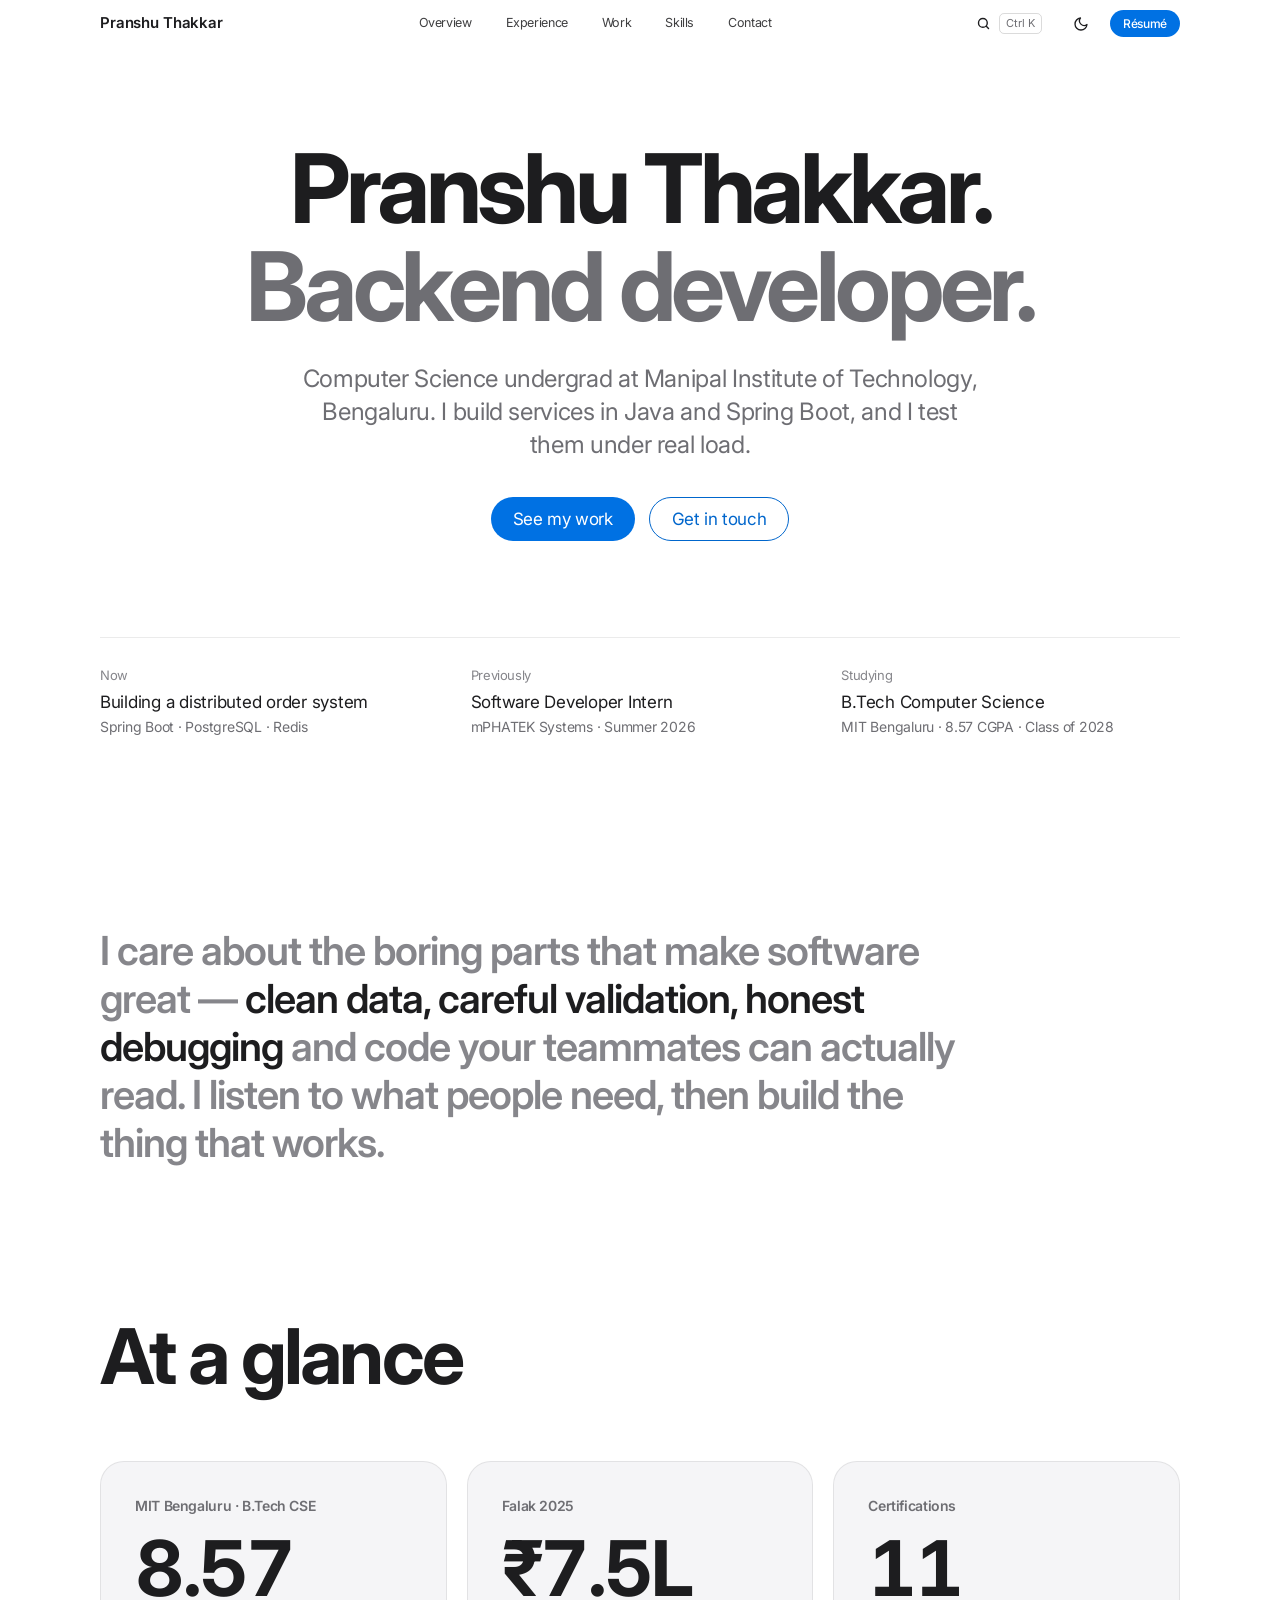
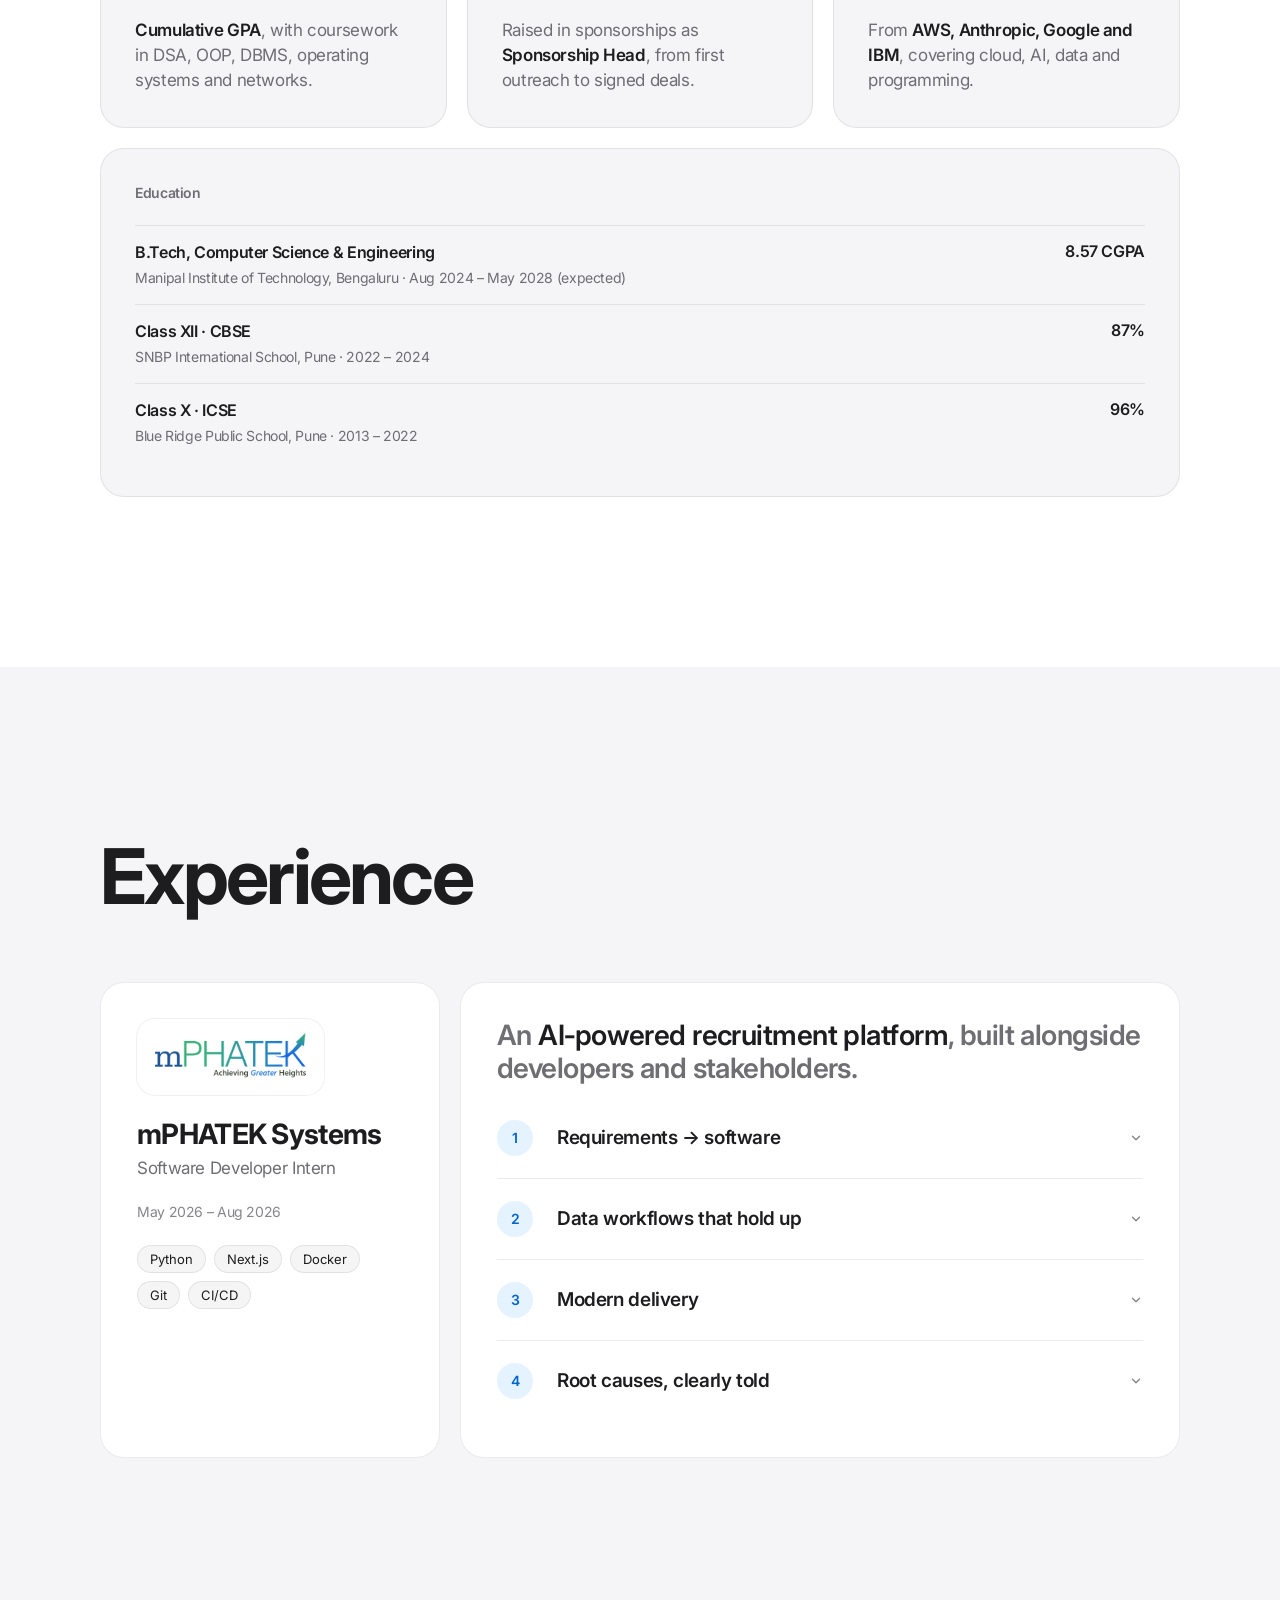
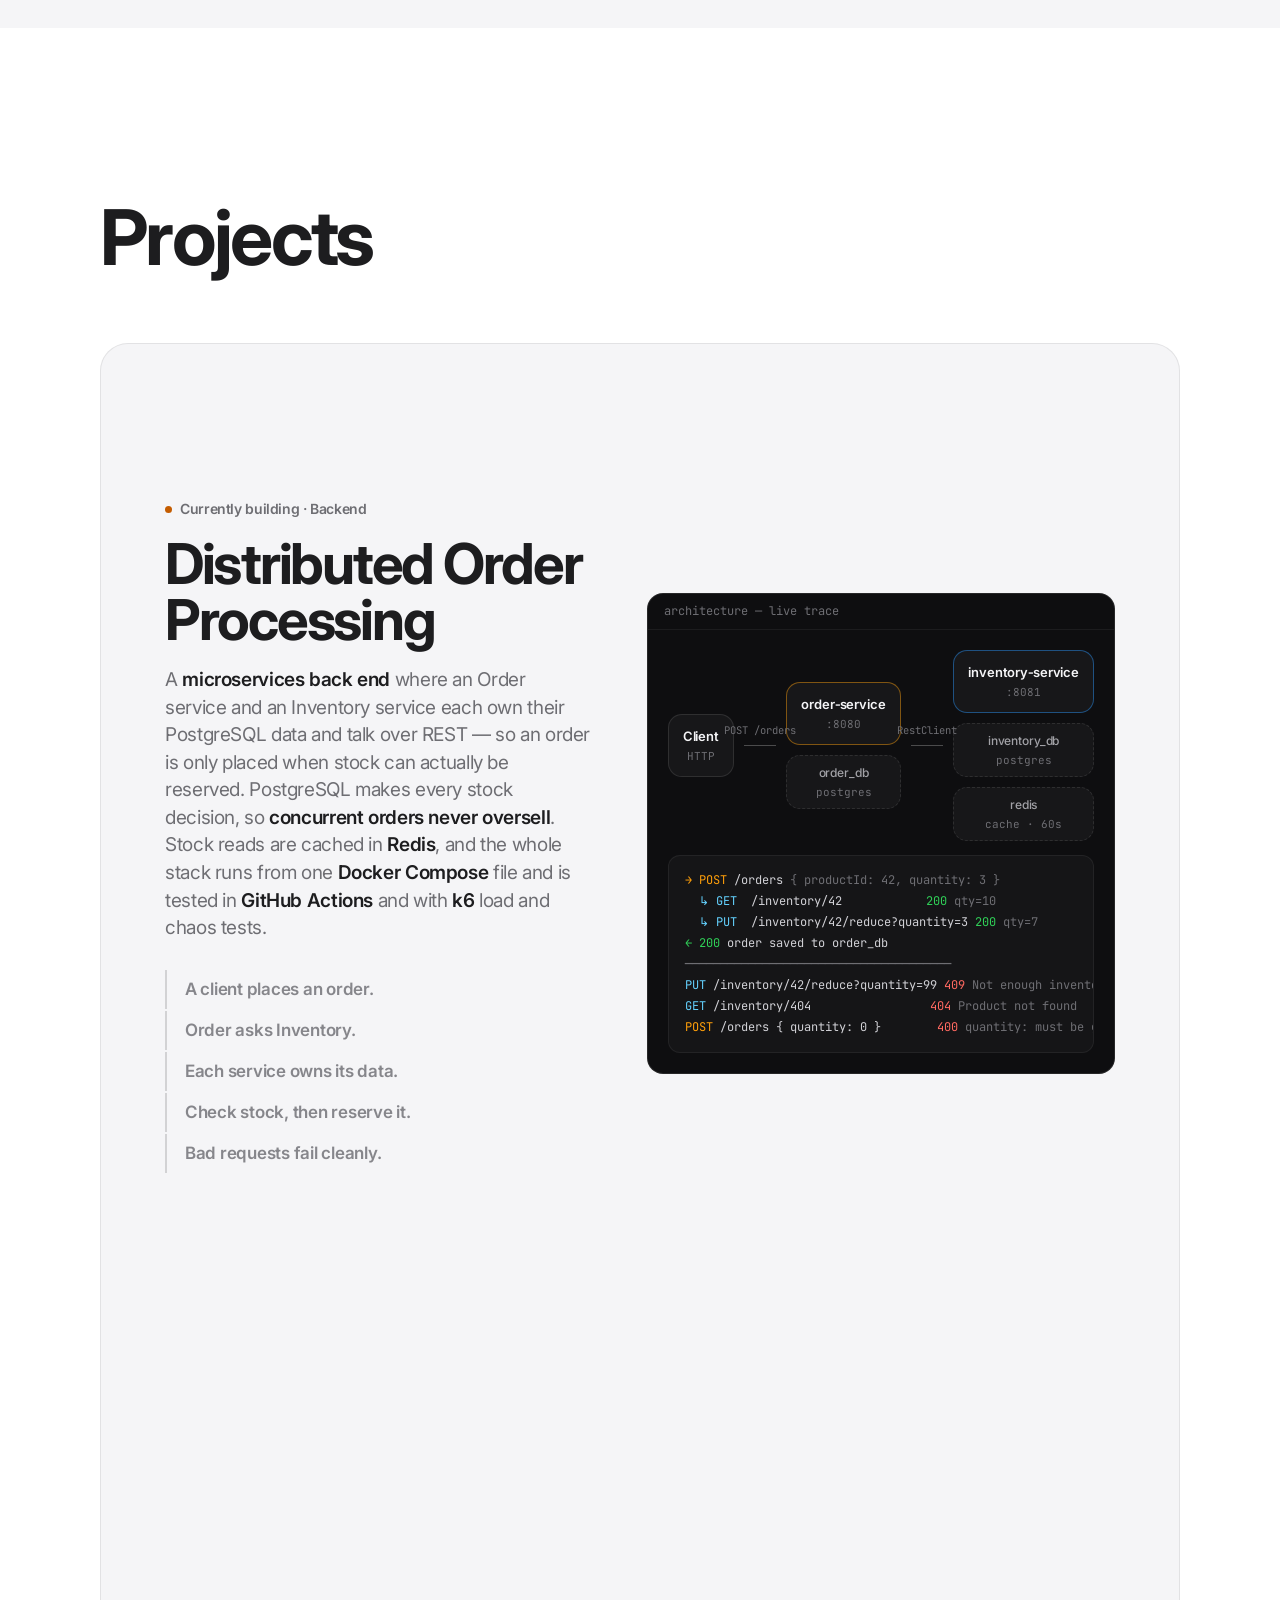
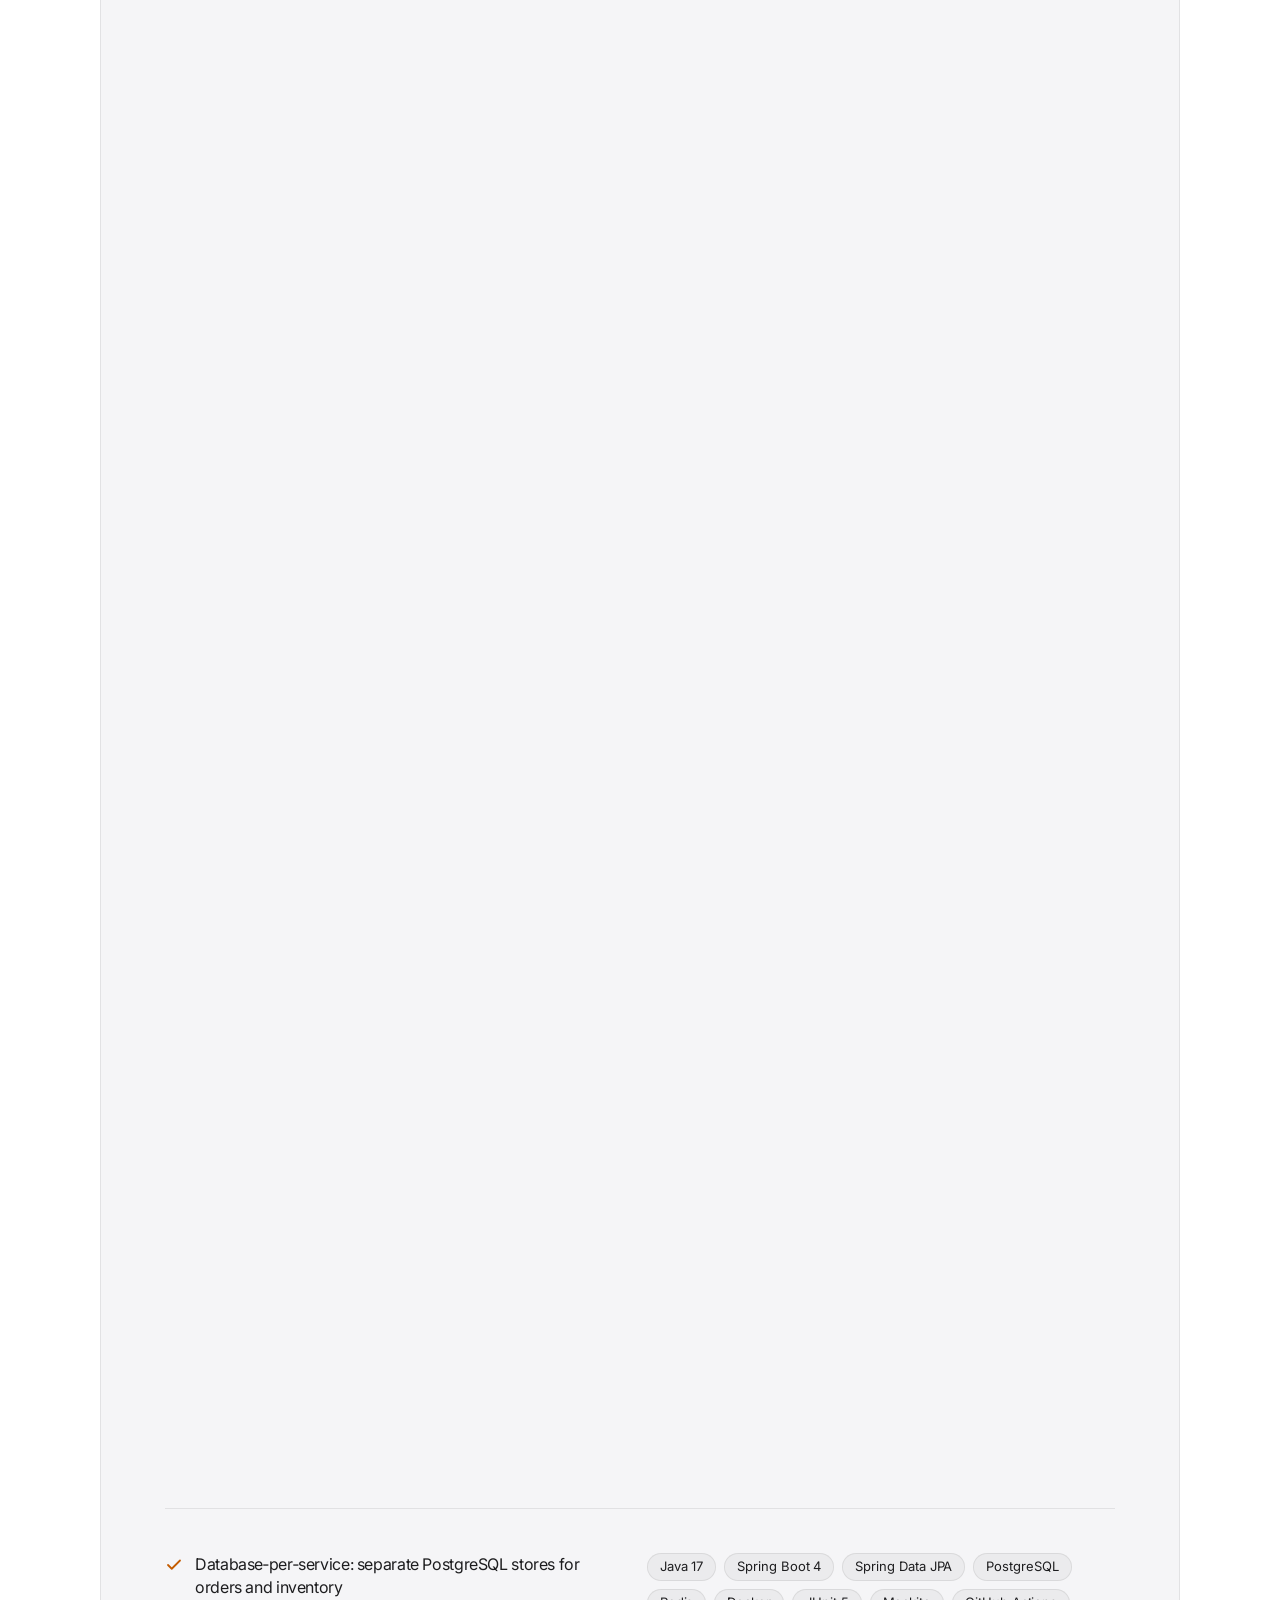
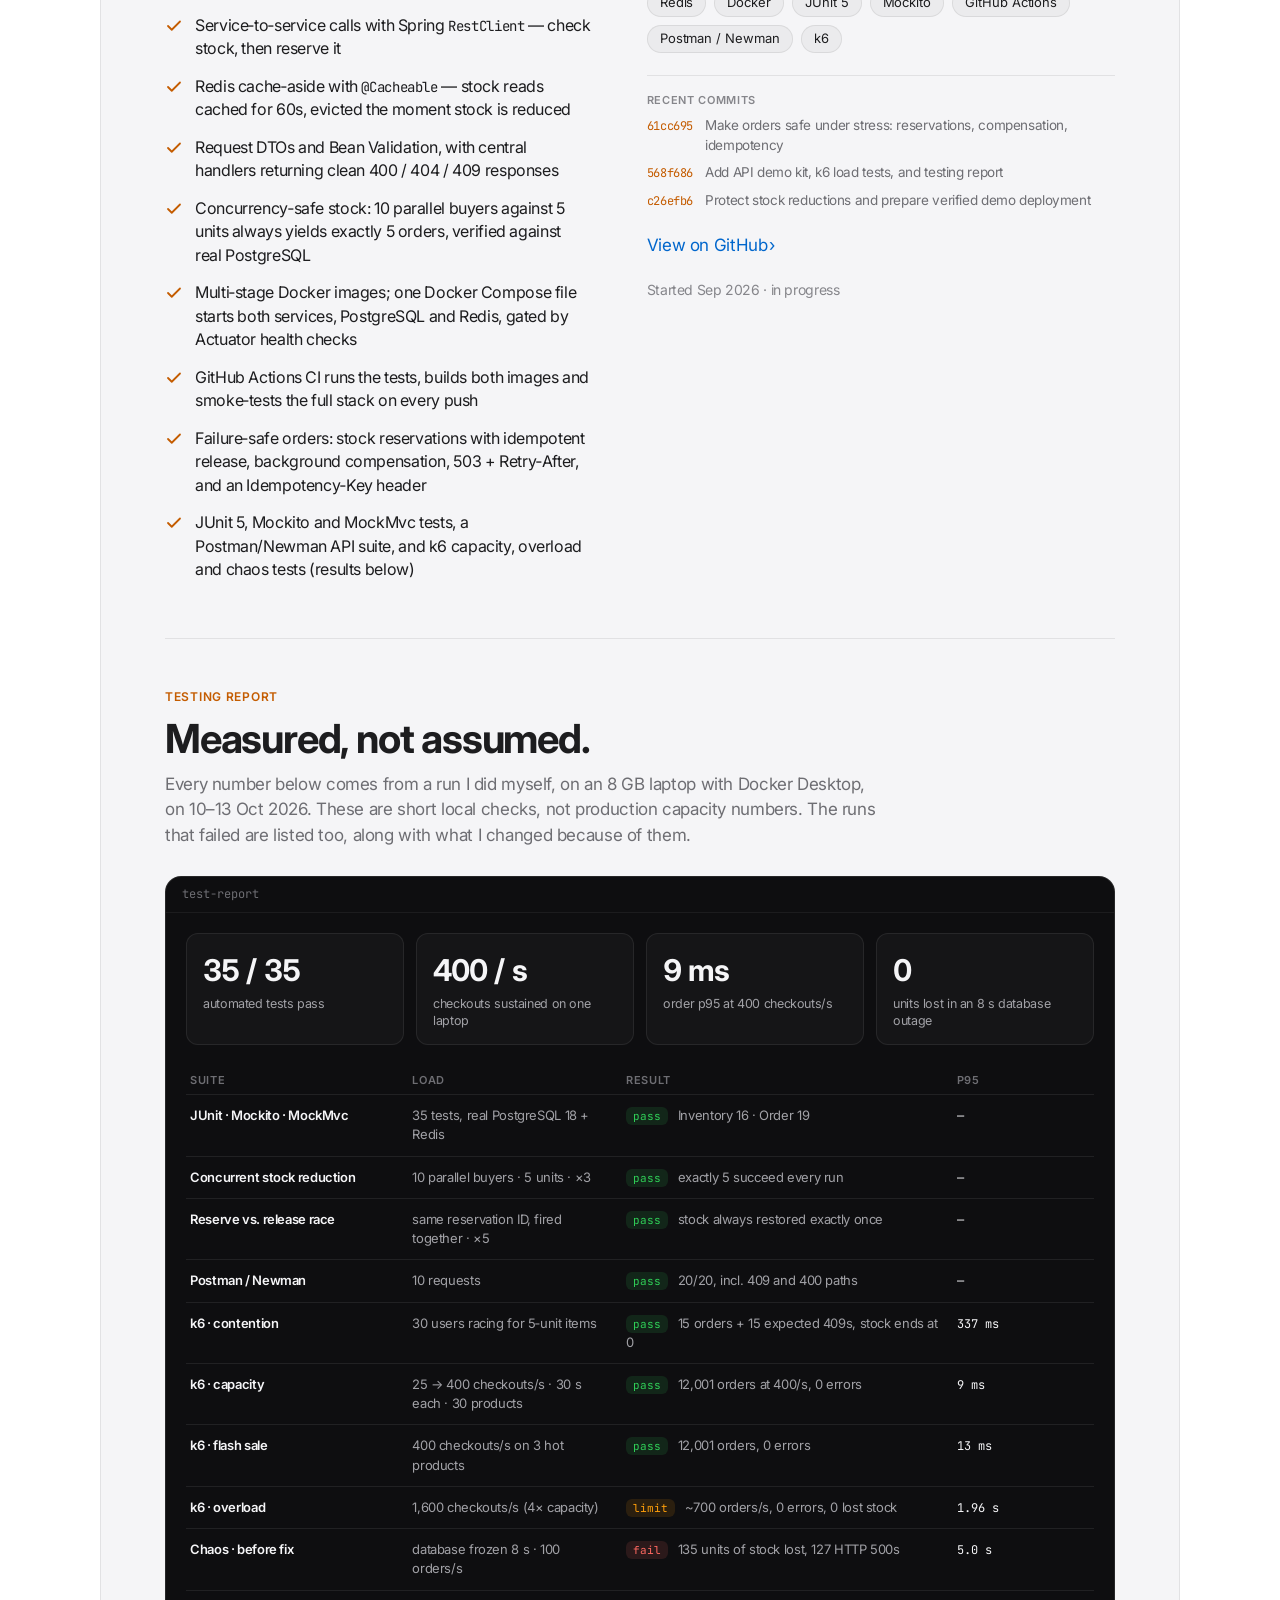
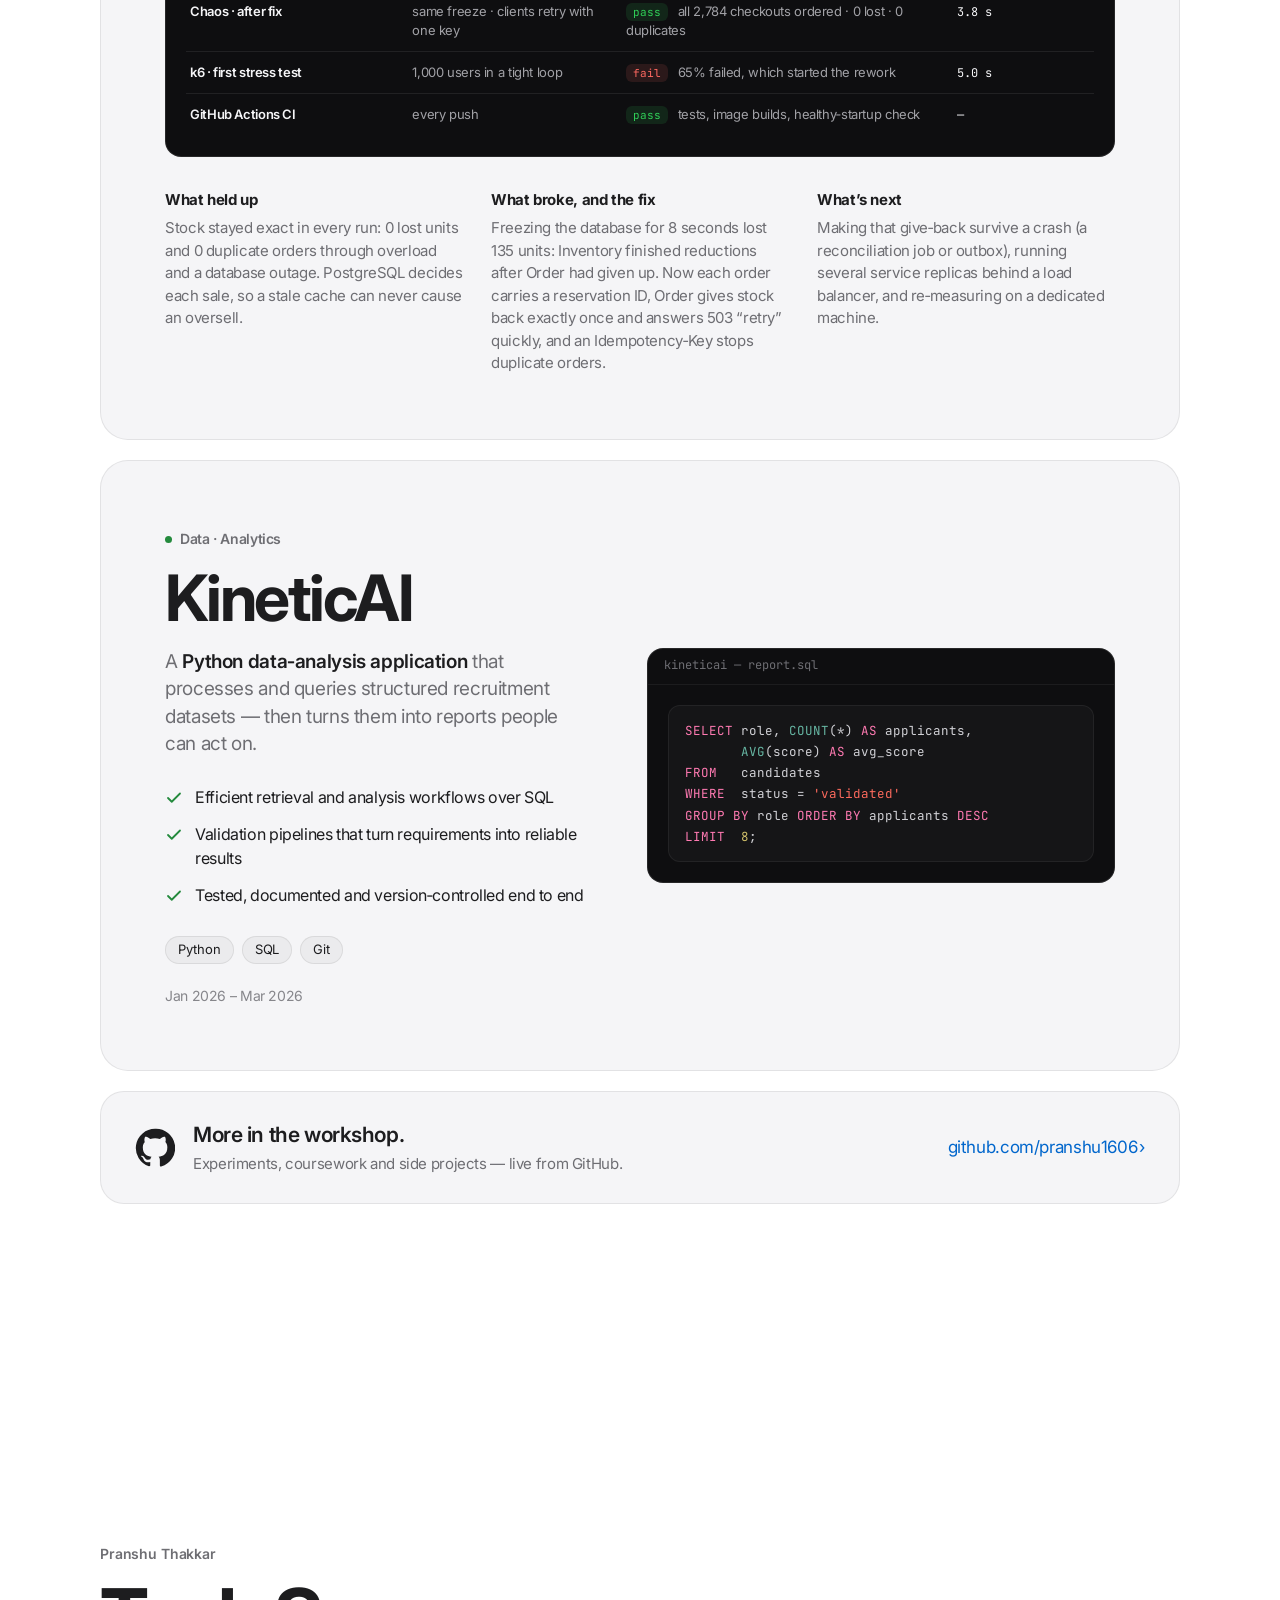
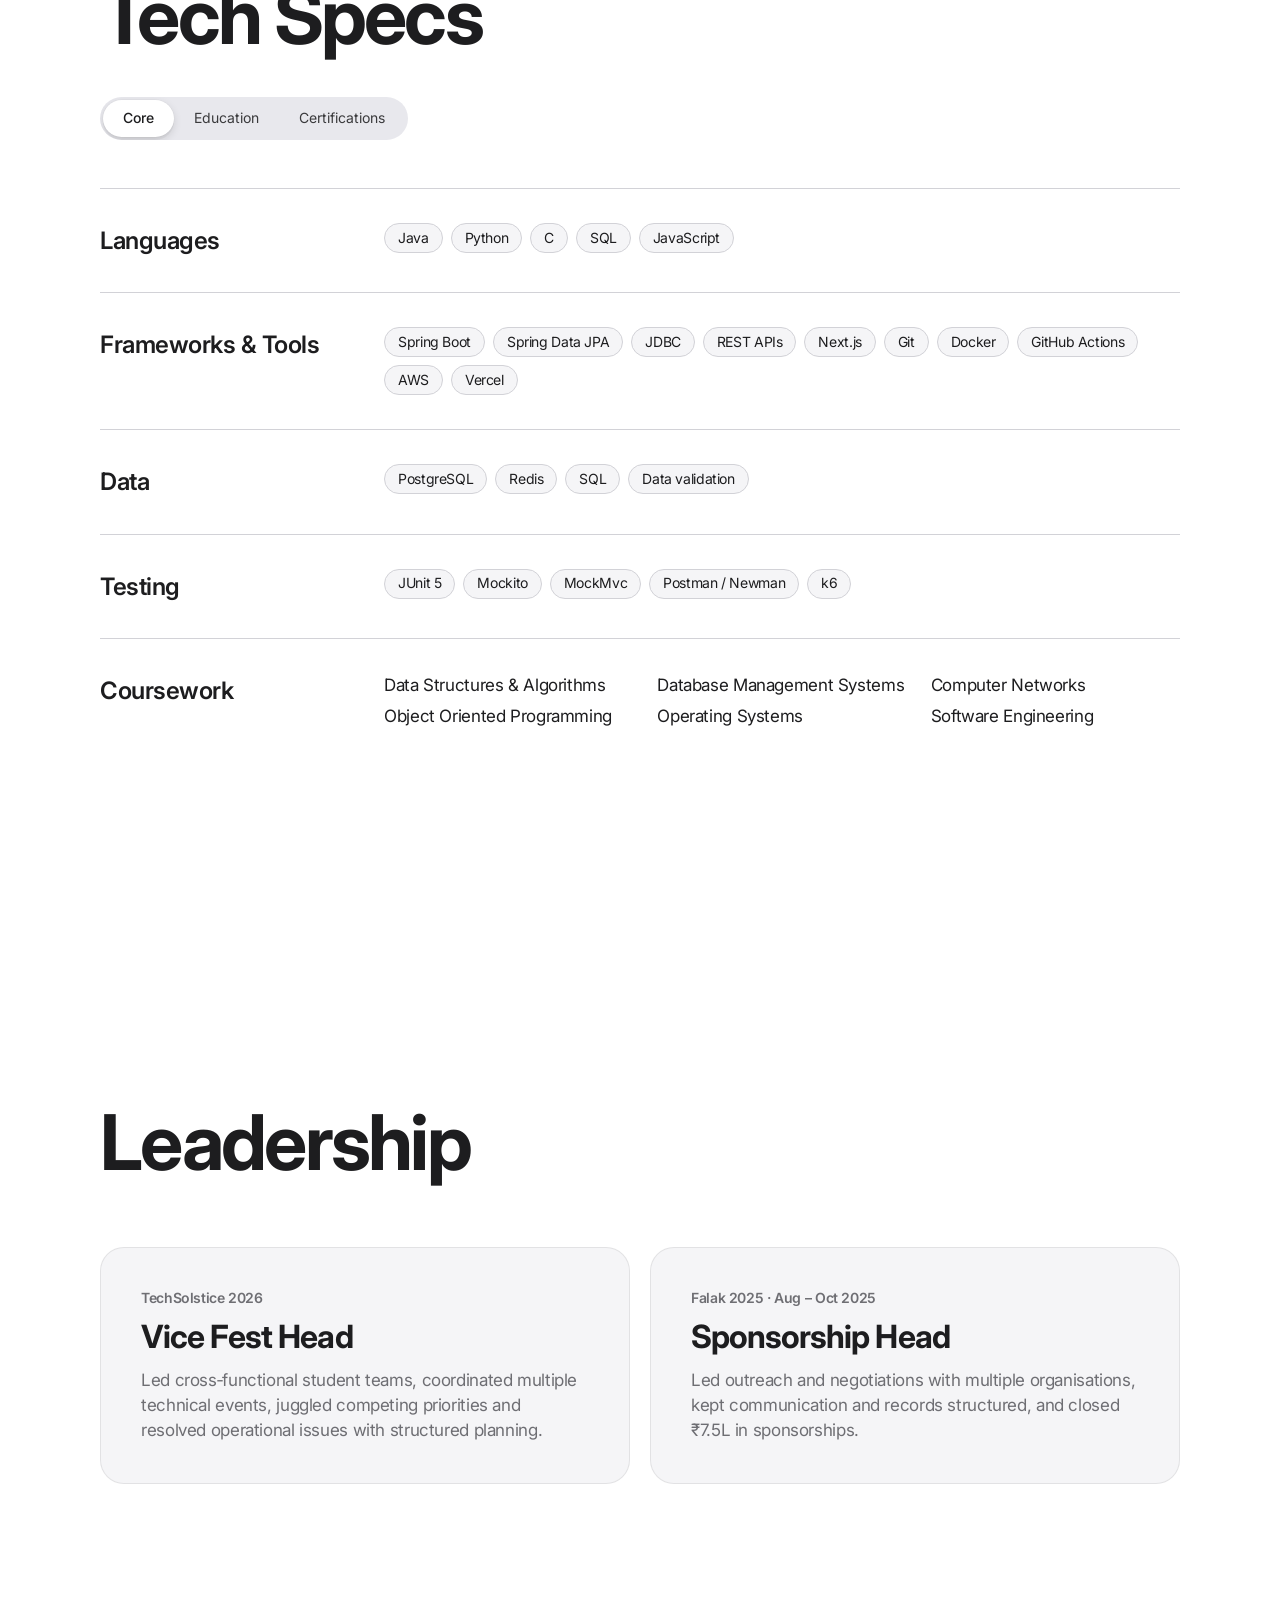
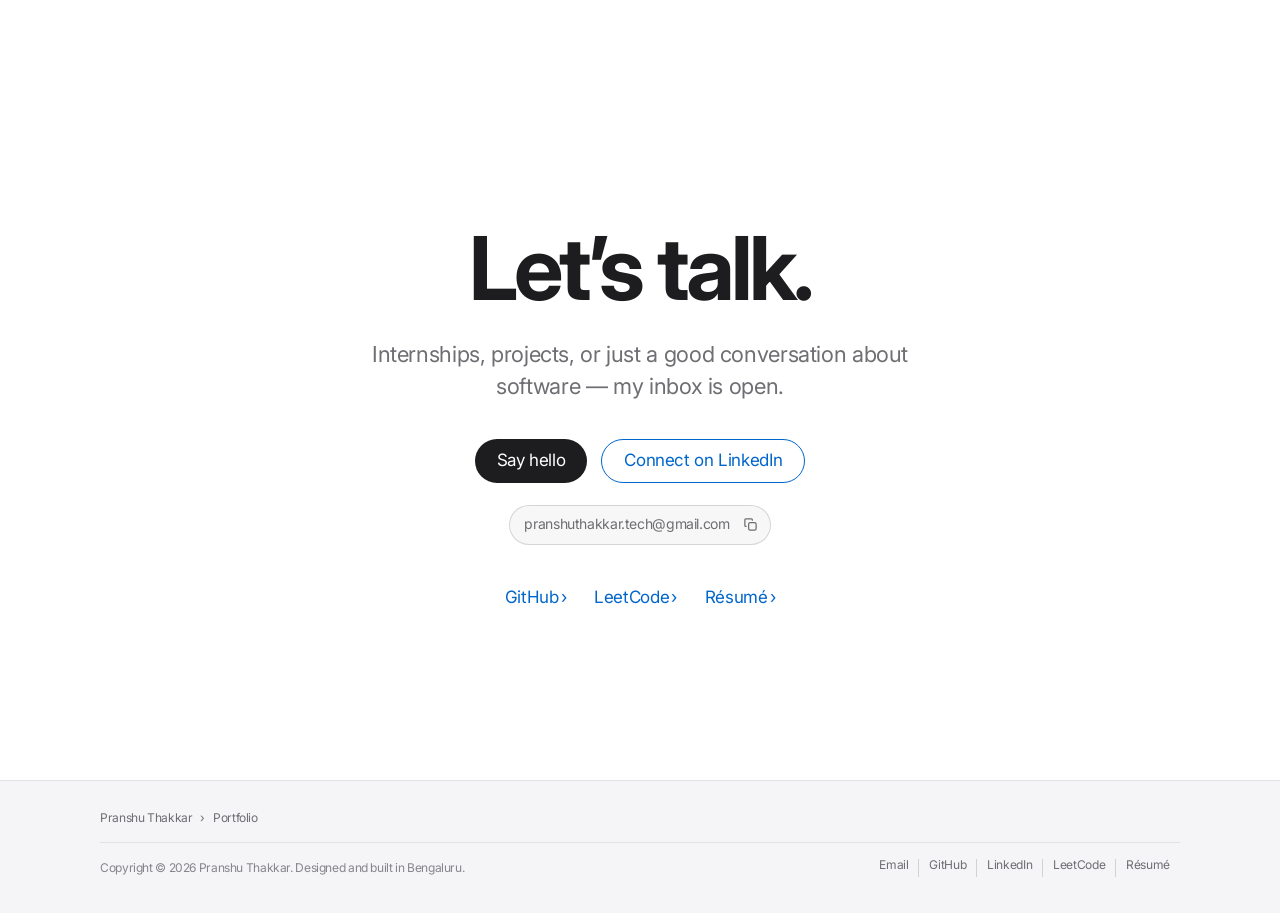
==== commit 51d4406c: "Fix typos in title and hero section" ====
--- a/index.html
+++ b/index.html
@@ -3,8 +3,8 @@
 <head>
 <meta charset="utf-8">
 <meta name="viewport" content="width=device-width, initial-scale=1">
-<title>Pranshu Thakkar — Software Developer · CSE @ MIT Bengaluru</title>
-<meta name="description" content="Pranshu Thakkar — Computer Science undergraduate at Manipal Institute of Technology, Bengaluru. Software engineering, data and reliable systems.">
+<title>Pranshu Thakkar Software Developer · CSE @ MIT Bengaluru</title>
+<meta name="description" content="Pranshu Thakkar Computer Science undergraduate at Manipal Institute of Technology, Bengaluru. Software engineering, data and reliable systems.">
 <meta name="robots" content="index, follow">
 <meta name="author" content="Pranshu Thakkar">
 <meta name="theme-color" content="#000000">
@@ -577,7 +577,7 @@
 <!-- ============ HERO ============ -->
 <section class="hero" id="hero">
   <div class="wrap hero-inner" id="heroInner">
-    <h1>Pranshu Thakkar.<br><span class="accent">Back-end developer.</span></h1>
+    <h1>Pranshu Thakkar.<br><span class="accent">Backend developer.</span></h1>
     <p class="lede">Computer Science undergrad at Manipal Institute of Technology, Bengaluru. I build services in Java and Spring Boot, and I test them under real load.</p>
     <div class="ctas">
       <a href="#work" class="btn btn-blue">See my work</a>
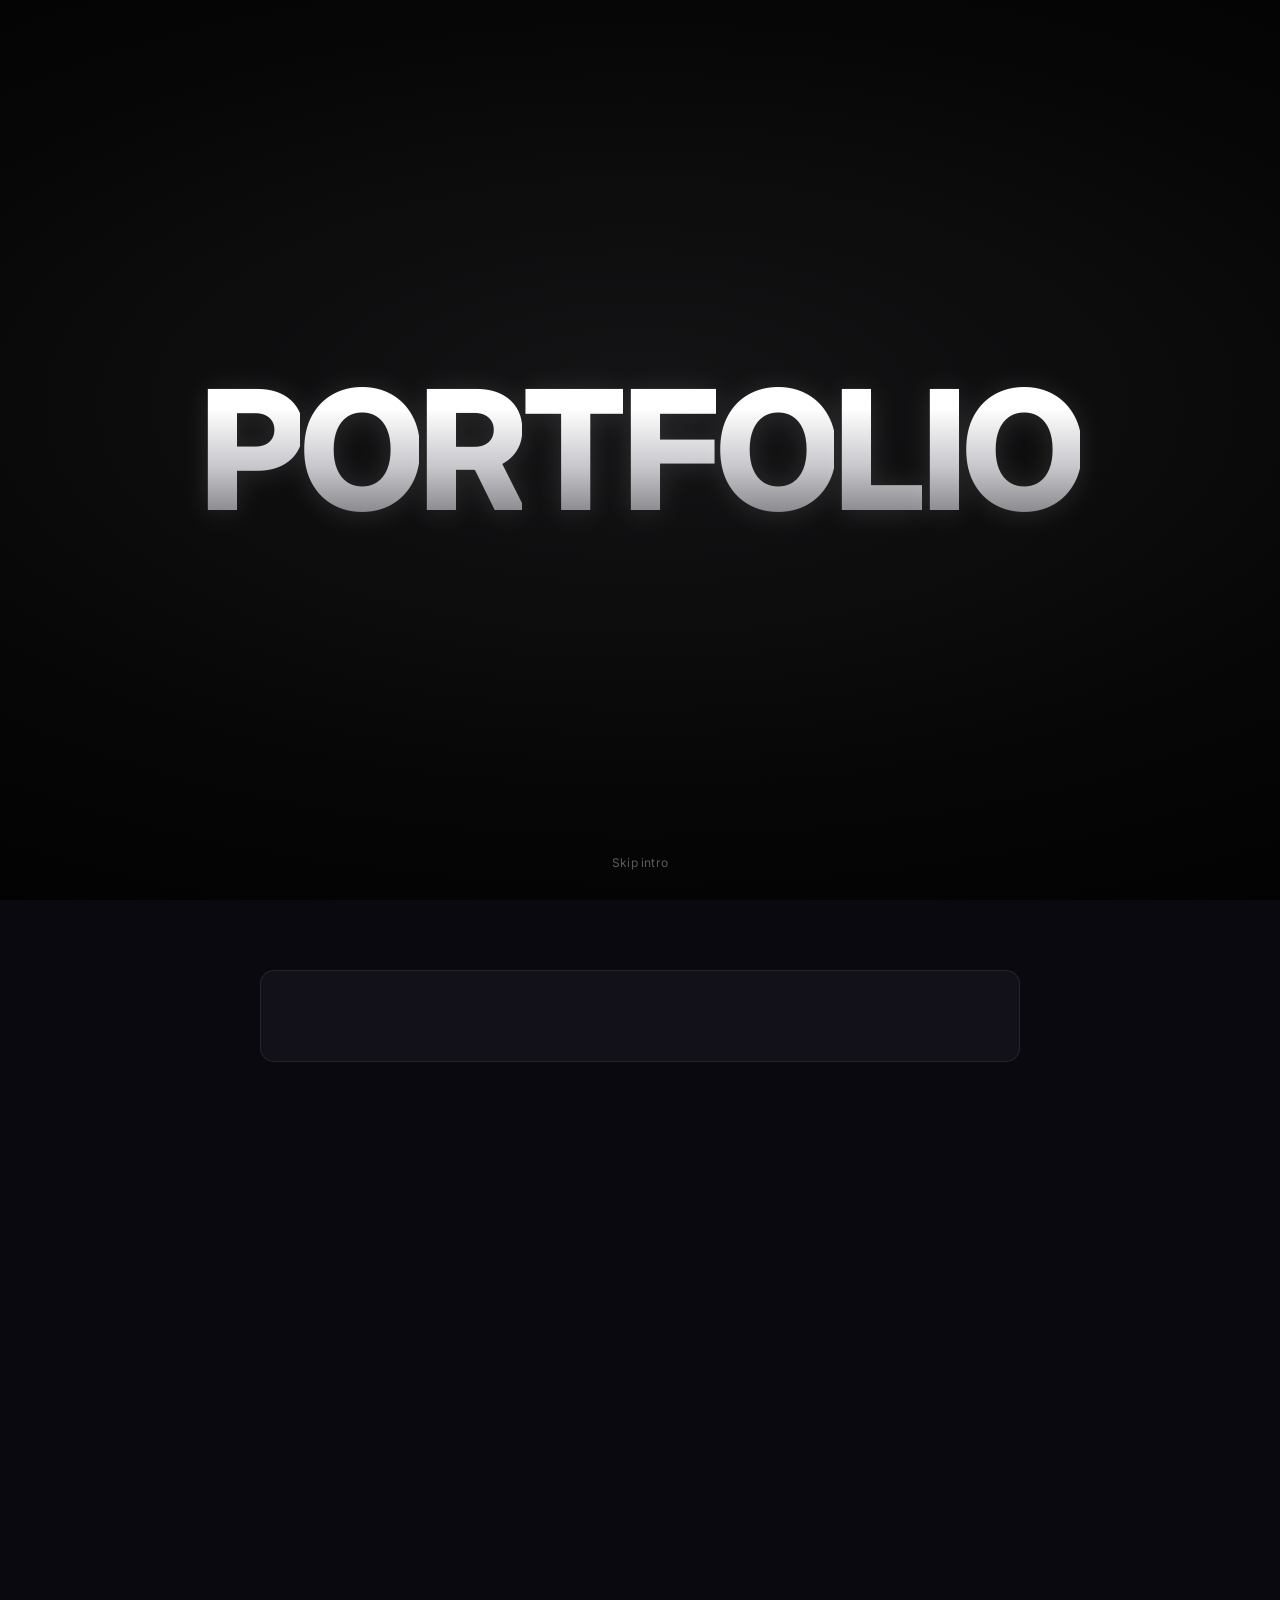
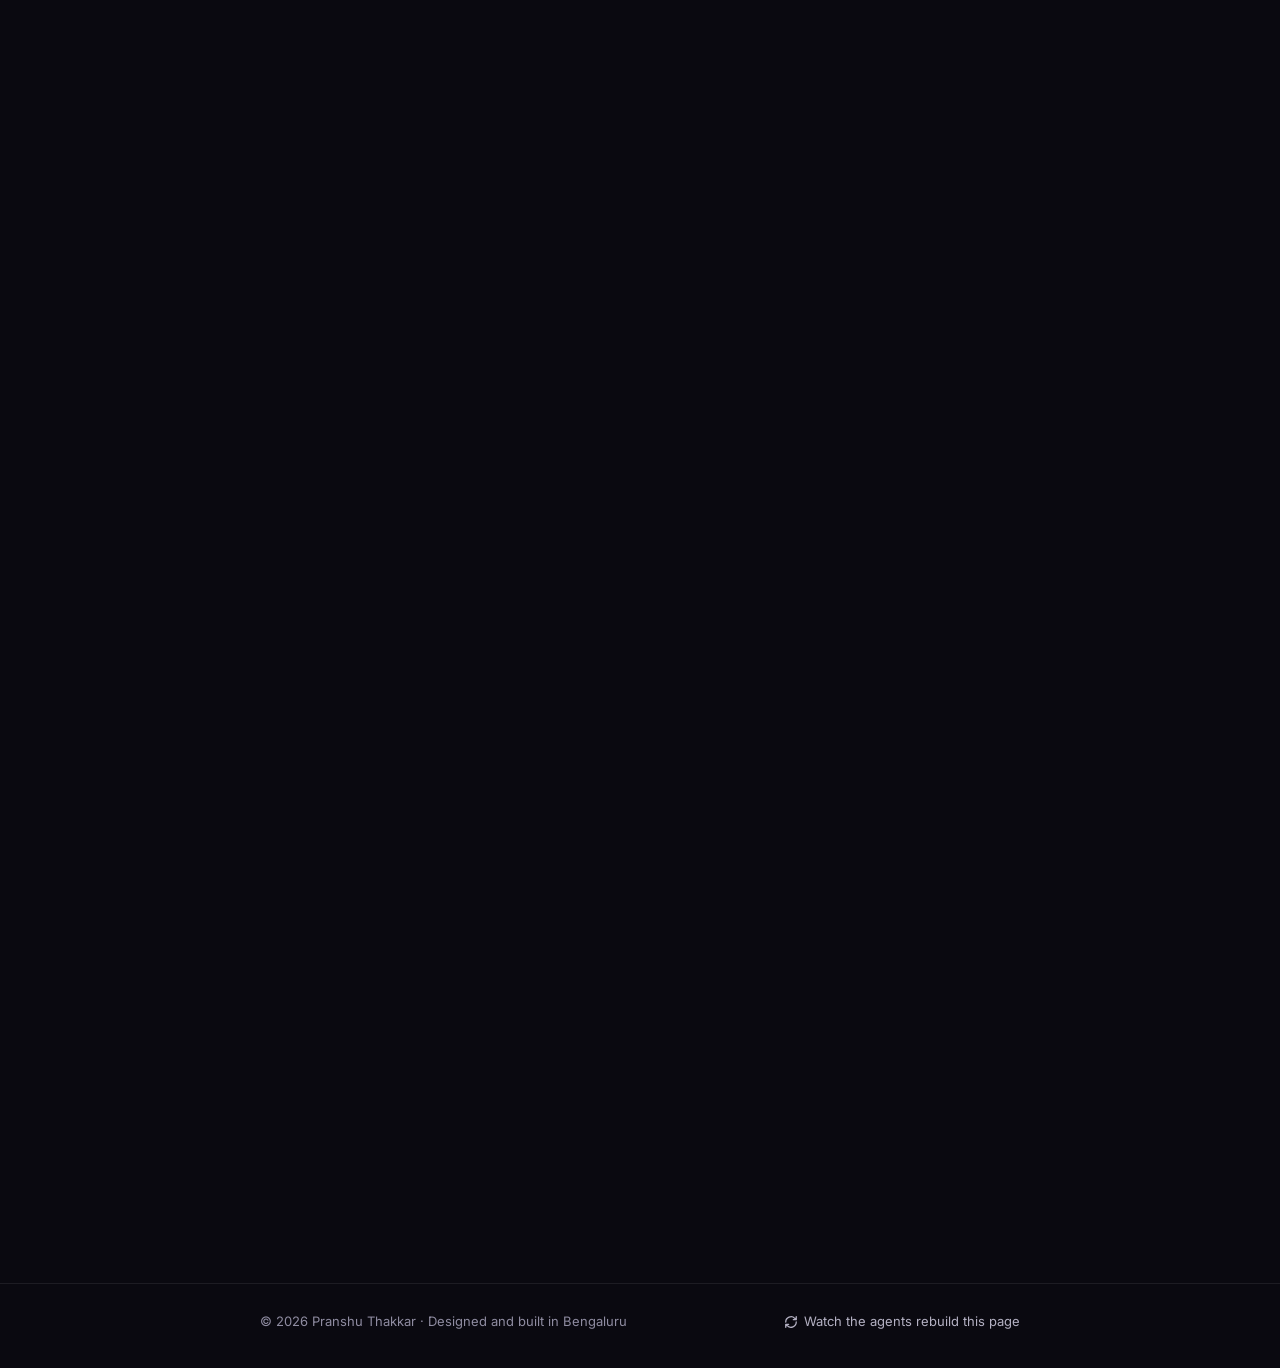
==== commit 691d7e31: "Redesign as a single-column profile page with an agent-build reveal New look modelled on a reference" ====
--- a/index.html
+++ b/index.html
@@ -3,19 +3,28 @@
 <head>
 <meta charset="utf-8">
 <meta name="viewport" content="width=device-width, initial-scale=1">
-<title>Pranshu Thakkar Software Developer · CSE @ MIT Bengaluru</title>
-<meta name="description" content="Pranshu Thakkar Computer Science undergraduate at Manipal Institute of Technology, Bengaluru. Software engineering, data and reliable systems.">
+<title>Pranshu Thakkar — Software Developer · CSE @ MIT Bengaluru</title>
+<meta name="description" content="Pranshu Thakkar — Computer Science undergraduate at Manipal Institute of Technology, Bengaluru. Software engineering, data and reliable systems.">
 <meta name="robots" content="index, follow">
 <meta name="author" content="Pranshu Thakkar">
-<meta name="theme-color" content="#000000">
+<meta name="theme-color" content="#0a0910">
 <script>
 (() => {
-  let t;
-  try { t = localStorage.getItem('theme'); } catch (e) {}
-  if (t !== 'light' && t !== 'dark') t = matchMedia('(prefers-color-scheme: light)').matches ? 'light' : 'dark';
-  document.documentElement.dataset.theme = t;
-  document.documentElement.classList.add('js');
-  document.querySelector('meta[name="theme-color"]').content = t === 'light' ? '#ffffff' : '#000000';
+  const root = document.documentElement;
+  root.classList.add('js');
+  /* Opening sequence: once per tab session, never with reduced motion.
+     1) the name morphs into PORTFOLIO, 2) agents build the page layer by layer. */
+  let seen = false;
+  try { seen = sessionStorage.getItem('introSeen') === '1'; } catch (e) {}
+  let finish;
+  window.introDone = new Promise(r => { finish = r; });
+  window.endIntro = () => { root.classList.remove('intro'); finish(); };
+  if (!seen && !matchMedia('(prefers-reduced-motion: reduce)').matches) {
+    root.classList.add('intro', 'building');
+    setTimeout(window.endIntro, 7000); // failsafe
+    setTimeout(() => root.classList.remove('building'), 30000); // failsafe
+    setTimeout(() => { if (!root.classList.contains('bld-on')) root.classList.remove('building'); }, 3000);
+  } else finish();
 })();
 </script>
 <link rel="canonical" href="https://pranshu1606.github.io/">
@@ -52,1016 +61,821 @@
 </script>
 <link rel="preconnect" href="https://fonts.googleapis.com">
 <link rel="preconnect" href="https://fonts.gstatic.com" crossorigin>
-<link href="https://fonts.googleapis.com/css2?family=Inter:wght@400;500;600;700;800&family=JetBrains+Mono:wght@400;500&display=swap" rel="stylesheet">
-<link rel="icon" href="data:image/svg+xml,%3Csvg xmlns='http://www.w3.org/2000/svg' viewBox='0 0 64 64'%3E%3Crect width='64' height='64' rx='15' fill='%23000'/%3E%3Ctext x='32' y='42' font-family='Helvetica,Arial' font-weight='700' font-size='26' fill='%23fff' text-anchor='middle'%3EPT%3C/text%3E%3C/svg%3E">
+<link href="https://fonts.googleapis.com/css2?family=Inter:wght@400;500;600;700;800&family=JetBrains+Mono:wght@400;500;700&family=Newsreader:opsz,wght@6..72,500;6..72,600;6..72,700&display=swap" rel="stylesheet">
+<link rel="icon" href="data:image/svg+xml,%3Csvg xmlns='http://www.w3.org/2000/svg' viewBox='0 0 64 64'%3E%3Crect width='64' height='64' rx='15' fill='%230a0910'/%3E%3Ctext x='32' y='43' font-family='Georgia,serif' font-weight='700' font-size='28' fill='%23f2e3a0' text-anchor='middle'%3EPT%3C/text%3E%3C/svg%3E">
 <style>
 :root{
-  --bg:#000;
-  --bg-2:#0a0a0c;
-  --tile:#141416;
-  --tile-2:#1c1c1f;
+  color-scheme:dark;
+  --bg:#0a0910;
+  --card:#12111a;
+  --card-2:#181722;
   --line:rgba(255,255,255,.08);
-  --line-2:rgba(255,255,255,.14);
-  --text:#f5f5f7;
-  --text-2:#a1a1a6;
-  --text-3:#6e6e73;
-  --blue:#2997ff;
-  --blue-d:#0071e3;
-  --green:#30d158;
-  --orange:#ff9f0a;
-  --pink:#ff375f;
-  --purple:#bf5af2;
-  --teal:#64d2ff;
+  --line-2:rgba(255,255,255,.15);
+  --text:#ecebf2;
+  --text-2:#b4b1c3;
+  --text-3:#8f8ca1;
+  --accent:#f2e3a0;
+  --accent-ink:#1b1707;
+  --green:#4ade80;
+  --orange:#fbbf5c;
+  --red:#ff6b6b;
+  --sel:#3b82f6;
+  --serif:"Newsreader",Georgia,"Times New Roman",serif;
+  --font:"Inter",-apple-system,BlinkMacSystemFont,"Segoe UI",Roboto,Helvetica,Arial,sans-serif;
+  --mono:"JetBrains Mono","SF Mono",ui-monospace,Menlo,Consolas,monospace;
   --ease:cubic-bezier(.28,.11,.32,1);
-  --font:-apple-system,BlinkMacSystemFont,"SF Pro Display","SF Pro Text","Inter","Helvetica Neue",Helvetica,Arial,sans-serif;
-  --mono:"SF Mono","JetBrains Mono",ui-monospace,Menlo,Consolas,monospace;
+  --ease-out:cubic-bezier(.16,1,.3,1);
+  --dur-fast:150ms;
+  --dur-base:250ms;
+  --z-rail:40;
+  --z-nav:50;
+  --z-build:90;
+  --z-bar:95;
+  --z-skip:200;
+  --z-intro:300;
 }
 *{box-sizing:border-box;margin:0;padding:0}
 html{scroll-behavior:smooth;-webkit-text-size-adjust:100%}
-body{background:var(--bg);color:var(--text);font-family:var(--font);font-size:17px;line-height:1.47;letter-spacing:-.022em;-webkit-font-smoothing:antialiased;overflow-x:hidden}
+body{background:radial-gradient(1100px 520px at 50% -140px,rgba(124,92,255,.10),transparent 70%),var(--bg);color:var(--text);font-family:var(--font);font-size:16px;line-height:1.6;-webkit-font-smoothing:antialiased;overflow-x:hidden}
 a{color:inherit;text-decoration:none}
 button{font:inherit;color:inherit;background:none;border:0;cursor:pointer}
-img,svg{display:block}
-::selection{background:rgba(41,151,255,.35)}
-:focus-visible{outline:2px solid var(--blue);outline-offset:3px;border-radius:6px}
-.skip{position:fixed;left:16px;top:-60px;z-index:200;padding:10px 16px;border-radius:999px;background:var(--blue-d);color:#fff;font-size:14px;font-weight:500;transition:top .2s var(--ease)}
+a,button,summary{touch-action:manipulation}
+summary{cursor:pointer}
+img,svg,canvas{display:block}
+h1,h2,h3{text-wrap:balance}
+p,li{text-wrap:pretty}
+::selection{background:rgba(242,227,160,.3)}
+:focus-visible{outline:2px solid var(--accent);outline-offset:3px;border-radius:6px}
+section[id]{scroll-margin-top:72px}
+.skip{position:fixed;left:16px;top:-60px;z-index:var(--z-skip);padding:10px 16px;border-radius:999px;background:var(--accent);color:var(--accent-ink);font-size:14px;font-weight:600;transition:top .2s var(--ease)}
 .skip:focus{top:10px}
-.wrap{width:min(1080px,100% - 44px);margin-inline:auto}
-.wide{width:min(1280px,100% - 44px);margin-inline:auto}
-
-/* ---------- Global nav ---------- */
-.gnav{position:fixed;inset:0 0 auto;z-index:50;height:48px;background:rgba(22,22,23,.72);backdrop-filter:saturate(180%) blur(20px);-webkit-backdrop-filter:saturate(180%) blur(20px);border-bottom:1px solid transparent;transition:border-color .3s}
-.gnav.scrolled{border-bottom-color:var(--line)}
-.gnav .wrap{height:100%;display:flex;align-items:center;justify-content:space-between;gap:24px}
-.logo{display:flex;align-items:center;gap:10px;font-weight:600;font-size:15px;letter-spacing:-.01em}
-.gnav ul{display:flex;gap:34px;list-style:none;font-size:12.5px;color:#d2d2d7}
-.gnav ul a{opacity:.85;transition:opacity .2s}
-.gnav ul a:hover,.gnav ul a.active{opacity:1;color:#fff}
-.nav-r{display:flex;align-items:center;gap:14px}
-.icon-btn{width:30px;height:30px;border-radius:50%;display:grid;place-items:center;color:#d2d2d7;transition:background .2s,color .2s}
-.icon-btn:hover{background:rgba(255,255,255,.1);color:#fff}
-.kbd{font-family:var(--font);font-size:11px;color:var(--text-2);border:1px solid var(--line-2);border-radius:5px;padding:1px 6px;letter-spacing:0}
-.search-trigger{display:flex;align-items:center;gap:8px;height:30px;padding:0 10px 0 9px;border-radius:999px;font-size:12px;color:#d2d2d7;transition:background .2s}
-.search-trigger:hover{background:rgba(255,255,255,.1)}
-.pill-sm{font-size:12px;font-weight:500;padding:5px 13px;border-radius:999px;background:var(--blue-d);color:#fff;transition:background .2s}
-.pill-sm:hover{background:#0077ed}
-.menu-btn{display:none}
-.mnav{position:fixed;top:48px;left:0;right:0;z-index:49;background:rgba(22,22,23,.96);backdrop-filter:blur(20px);-webkit-backdrop-filter:blur(20px);padding:8px 22px 28px;transform:translateY(-8px);opacity:0;pointer-events:none;transition:.3s var(--ease)}
-.mnav{visibility:hidden}
-.mnav.open{transform:none;opacity:1;pointer-events:auto;visibility:visible}
-.mnav a{display:block;font-size:24px;font-weight:600;padding:10px 0;border-bottom:1px solid var(--line)}
-
-/* ---------- Generic ---------- */
-section{position:relative}
-.eyebrow{font-size:14px;font-weight:600;color:var(--text-2);letter-spacing:-.01em;margin-bottom:12px}
-.h-sec{font-size:clamp(40px,6vw,80px);font-weight:700;line-height:1.05;letter-spacing:-.035em}
-.h-sub{font-size:clamp(21px,2.4vw,28px);font-weight:600;color:var(--text-2);letter-spacing:-.02em;line-height:1.2}
-.h-sub b{color:var(--text);font-weight:600}
-.silver{color:var(--text)}
-.pad{padding:clamp(100px,14vw,170px) 0}
-.btn{display:inline-flex;align-items:center;gap:6px;height:44px;padding:0 22px;border-radius:999px;font-size:17px;font-weight:400;transition:transform .2s var(--ease),background .2s,box-shadow .2s}
+.col{width:min(760px,100% - 40px);margin-inline:auto}
+.mono{font-family:var(--mono)}
+
+/* ---------- Nav ---------- */
+.nav{position:sticky;top:0;z-index:var(--z-nav);background:rgba(10,9,16,.78);backdrop-filter:saturate(160%) blur(16px);-webkit-backdrop-filter:saturate(160%) blur(16px);border-bottom:1px solid transparent;transition:border-color .3s}
+.nav.scrolled{border-bottom-color:var(--line)}
+.nav .col{height:60px;display:flex;align-items:center;justify-content:space-between;gap:16px}
+.brand{font-family:var(--serif);font-size:22px;font-weight:600;letter-spacing:-.01em;display:inline-flex;align-items:center;min-height:44px}
+.nav ul{display:flex;gap:4px;list-style:none;font-size:14px}
+.nav ul a{display:inline-flex;align-items:center;min-height:44px;padding:0 10px;color:var(--text-2);border-radius:8px;transition:color var(--dur-fast)}
+.nav ul a:hover,.nav ul a.active{color:var(--text)}
+.nav ul a.active{text-decoration:underline;text-underline-offset:6px;text-decoration-color:var(--accent)}
+@media (max-width:640px){.nav ul li:not(.keep){display:none}}
+
+/* ---------- Profile header ---------- */
+.banner{position:relative;margin-top:20px;border-radius:16px;overflow:hidden;border:1px solid var(--line);background:#0d0b1a;aspect-ratio:3/1}
+.banner canvas{width:100%;height:100%;image-rendering:pixelated;image-rendering:crisp-edges}
+.banner .tagline{position:absolute;right:12px;bottom:10px;font-family:var(--mono);font-size:12px;color:rgba(242,227,160,.85);background:rgba(10,9,16,.6);padding:3px 8px;border-radius:6px}
+.profile{display:flex;align-items:flex-end;justify-content:space-between;gap:16px;margin-top:-44px;padding:0 18px}
+.avatar{position:relative;width:96px;height:96px;flex:none;border-radius:20px;border:4px solid var(--bg);background:linear-gradient(145deg,#2a2245,#141024);display:grid;place-items:center;font-family:var(--serif);font-size:38px;font-weight:700;color:var(--accent);box-shadow:0 10px 30px -10px rgba(0,0,0,.8)}
+.avatar::after{content:"";position:absolute;right:-4px;bottom:-4px;width:20px;height:20px;border-radius:50%;background:var(--green);border:4px solid var(--bg)}
+.p-actions{display:flex;gap:8px;padding-bottom:6px}
+.btn{display:inline-flex;align-items:center;justify-content:center;gap:8px;min-height:40px;padding:0 16px;border-radius:999px;font-size:14px;font-weight:600;border:1px solid var(--line-2);transition:background var(--dur-fast),border-color var(--dur-fast),transform var(--dur-fast)}
+.btn:hover{background:rgba(255,255,255,.06);border-color:rgba(255,255,255,.28)}
 .btn:active{transform:scale(.97)}
-.btn-blue{background:var(--blue-d);color:#fff}
-.btn-blue:hover{background:#0077ed}
-.btn-white{background:#f5f5f7;color:#000}
-.btn-white:hover{background:#fff}
-.btn-ghost{color:var(--blue);border:1px solid var(--blue)}
-.btn-ghost:hover{background:var(--blue);color:#fff}
-.link{color:var(--blue);display:inline-flex;align-items:center;gap:2px;font-size:17px}
-.link:hover{text-decoration:underline}
-.link .chev{transition:transform .25s var(--ease)}
-.link:hover .chev{transform:translateX(3px)}
-.chip{display:inline-flex;align-items:center;height:28px;padding:0 12px;border-radius:999px;font-size:13px;color:#d1d1d6;background:rgba(255,255,255,.05);border:1px solid rgba(255,255,255,.1);letter-spacing:-.005em}
-.chips{display:flex;flex-wrap:wrap;gap:8px}
-
-/* Scroll reveals: a short fade-up, played once (.done drops these styles so hover transitions work again) */
-.js .reveal:not(.done){opacity:0;transform:translateY(16px);transition:opacity .7s var(--ease) var(--d,0s),transform .7s var(--ease) var(--d,0s)}
-.js .reveal.in:not(.done){opacity:1;transform:none}
-.d1{--d:.08s}.d2{--d:.16s}.d3{--d:.24s}
-.theme-btn .i-sun,.theme-btn .i-moon{animation:spinIn .5s var(--ease)}
-:root:not([data-theme=light]) .theme-btn .i-moon,[data-theme=light] .theme-btn .i-sun{display:none}
-@keyframes spinIn{from{opacity:0;transform:rotate(-90deg) scale(.6)}}
-::view-transition-old(root),::view-transition-new(root){animation:none;mix-blend-mode:normal}
-::view-transition-new(root){z-index:2}
-
-/* ---------- Hero ---------- */
-.hero{padding-top:140px;text-align:center;overflow:hidden}
-.hero-inner{position:relative}
-.hero-inner>*{animation:rise 1.1s var(--ease) both}
-.hero-inner>:nth-child(2){animation-delay:.12s}.hero-inner>:nth-child(3){animation-delay:.24s}.hero-inner>:nth-child(4){animation-delay:.36s}.hero-inner>:nth-child(5){animation-delay:.48s}
-@keyframes rise{from{opacity:0;transform:translateY(12px)}}
-.hero h1{margin:0 auto;max-width:980px;font-size:clamp(44px,8vw,96px);font-weight:700;line-height:1.02;letter-spacing:-.045em}
-.hero h1 .accent{color:var(--text-2)}
-.dot{width:7px;height:7px;border-radius:50%;background:var(--green)}
-.hero .lede{margin:26px auto 0;max-width:680px;font-size:clamp(19px,2vw,24px);line-height:1.38;color:var(--text-2);letter-spacing:-.015em}
-.hero .lede b{color:var(--text);font-weight:600}
-.hero .ctas{margin-top:36px;display:flex;gap:14px;justify-content:center;flex-wrap:wrap}
-
-.facts{margin:96px auto 0;display:grid;grid-template-columns:repeat(3,minmax(0,1fr));gap:32px;text-align:left;border-top:1px solid var(--line);padding:28px 0 40px}
-.facts dt{font-size:13px;color:var(--text-3);margin-bottom:6px}
-.facts dd{font-size:17px;line-height:1.4;color:var(--text);letter-spacing:-.015em}
-.facts dd small{display:block;font-size:14px;color:var(--text-2);margin-top:2px}
-
-/* ---------- Statement ---------- */
-.statement{padding:clamp(90px,12vw,150px) 0}
-.statement p{font-size:clamp(26px,3.4vw,40px);font-weight:600;line-height:1.2;letter-spacing:-.025em;max-width:880px;color:var(--text-3)}
-.statement p span{color:var(--text)}
-
-/* ---------- Bento highlights ---------- */
-.bento{display:grid;grid-template-columns:repeat(12,1fr);gap:20px;margin-top:64px}
-.tile{position:relative;background:var(--tile);border:1px solid var(--line);border-radius:24px;padding:34px;overflow:hidden}
-.t-4{grid-column:span 4}.t-5{grid-column:span 5}.t-6{grid-column:span 6}.t-7{grid-column:span 7}.t-8{grid-column:span 8}.t-12{grid-column:span 12}
-.tile .lbl{font-size:14px;font-weight:600;color:var(--text-2)}
-.stat{font-size:clamp(52px,6vw,80px);font-weight:700;letter-spacing:-.045em;line-height:1;margin:14px 0 10px;font-variant-numeric:tabular-nums}
-.tile p{color:var(--text-2);font-size:17px;max-width:44ch}
-.tile p b{color:var(--text);font-weight:600}
-.edu-list{margin-top:22px;display:grid;gap:0}
-.edu-row{display:grid;grid-template-columns:1fr auto;gap:4px 18px;padding:14px 0;border-top:1px solid var(--line)}
-.edu-row strong{font-weight:600;font-size:16px}
-.edu-row span{color:var(--text-2);font-size:14px}
-.edu-row .sc{font-weight:600;color:var(--text);font-size:16px;text-align:right}
-
-/* ---------- Experience ---------- */
-.xp{display:grid;grid-template-columns:340px 1fr;gap:20px;margin-top:64px}
-.xp-card{background:var(--tile);border:1px solid var(--line);border-radius:24px;padding:36px;position:relative;overflow:hidden}
-.xp-id .app{display:inline-flex;align-items:center;padding:14px 18px;border-radius:18px;background:#fff;box-shadow:0 0 0 1px rgba(0,0,0,.06)}
-.xp-id .app img{height:48px;width:auto}
-.xp-id h3{font-size:28px;font-weight:700;letter-spacing:-.025em;margin-top:24px;line-height:1.1}
-.xp-id .role{color:var(--text-2);margin-top:6px}
-.xp-id .when{margin-top:22px;font-size:14px;color:var(--text-3)}
-.xp-id .chips{margin-top:22px}
-.steps{list-style:none;display:grid;gap:0}
-.steps li{display:grid;grid-template-columns:44px 1fr;gap:16px;padding:22px 0;border-top:1px solid var(--line)}
-.steps li:first-child{border-top:0;padding-top:0}
-.steps .n{width:36px;height:36px;border-radius:50%;background:rgba(41,151,255,.12);color:var(--blue);display:grid;place-items:center;font-size:14px;font-weight:600}
-.steps h4{font-size:19px;font-weight:600;letter-spacing:-.02em;margin-bottom:4px}
-.steps p{color:var(--text-2);font-size:16px}
-.steps li{align-items:start}
-.steps h4{margin:0}
-.step-btn{width:100%;min-height:36px;display:flex;align-items:center;justify-content:space-between;gap:12px;text-align:left;font:inherit;letter-spacing:inherit}
-.step-btn svg{flex:none;color:var(--text-3);transition:transform .35s var(--ease),color .2s}
-.step-btn:hover svg{color:var(--text)}
-.step-btn[aria-expanded=true] svg{transform:rotate(180deg)}
-.step-body{display:grid;grid-template-rows:0fr;transition:grid-template-rows .4s var(--ease)}
-.step-body>div{overflow:hidden;visibility:hidden;transition:visibility 0s .4s}
-.step-body p{padding-top:6px}
-.steps li.open .step-body{grid-template-rows:1fr}
-.steps li.open .step-body>div{visibility:visible;transition-delay:0s}
-
-/* ---------- Project ---------- */
-.proj{margin-top:64px;border-radius:28px;background:var(--tile);border:1px solid var(--line);position:relative;overflow:hidden;padding:clamp(32px,5vw,64px)}
-.proj-grid{display:grid;grid-template-columns:1fr 1.1fr;gap:56px;align-items:center;position:relative}
-.proj .tag{display:inline-flex;align-items:center;gap:8px;font-size:14px;font-weight:600;color:var(--text-2)}
-.proj h3{font-size:clamp(40px,5vw,64px);font-weight:700;letter-spacing:-.04em;line-height:1;margin:16px 0 18px}
-.proj .desc{color:var(--text-2);font-size:19px;line-height:1.45}
-.proj .desc b{color:var(--text);font-weight:600}
-.proj-feats{margin:28px 0;display:grid;gap:14px}
-.feat{display:flex;gap:12px;font-size:16px;color:#d1d1d6}
-.feat svg{flex:none;margin-top:3px;color:var(--green)}
-.proj .when{font-size:14px;color:var(--text-3);margin-top:22px}
-.dash-body{padding:20px;display:grid;gap:16px}
-.sql{font-family:var(--mono);font-size:12.5px;line-height:1.7;background:rgba(255,255,255,.03);border:1px solid rgba(255,255,255,.06);border-radius:12px;padding:14px 16px;color:#d1d1d6;letter-spacing:0;overflow-x:auto;white-space:pre}
-.sql .k{color:#ff7ab2}.sql .f{color:#67b7a4}.sql .s{color:#fc6a5d}.sql .n{color:#d0bf69}
-/* app panel */
-.dash{border-radius:16px;background:#0e0e10;border:1px solid rgba(255,255,255,.1);overflow:hidden}
-.mac-bar{height:36px;display:flex;align-items:center;padding:0 16px;border-bottom:1px solid rgba(255,255,255,.06)}
-.mac-title{font-family:var(--mono);font-size:12px;color:var(--text-3);letter-spacing:0}
-/* in-progress project */
-.proj.wip .tag .dot{background:var(--orange)}
-.proj.wip .feat svg{color:var(--orange)}
-.proj + .proj{margin-top:20px}
-.arch{display:grid;gap:14px}
-.arch-flow{display:grid;grid-template-columns:auto 1fr auto 1fr auto;align-items:center;gap:10px}
-.node{border-radius:14px;padding:12px 14px;background:rgba(255,255,255,.04);border:1px solid rgba(255,255,255,.1);text-align:center;min-width:0}
-.node b{display:block;font-size:13px;font-weight:600;letter-spacing:-.01em}
-.node small{display:block;font-family:var(--mono);font-size:11px;color:var(--text-3);letter-spacing:0;margin-top:2px}
-.node.svc{border-color:rgba(255,159,10,.45)}
-.node.svc.inv{border-color:rgba(41,151,255,.45)}
-.node.db{margin-top:10px;padding:8px 10px;border-style:dashed}
-.node.db b{font-size:12px;font-weight:500;color:var(--text-2)}
-.wire{position:relative;height:1px;background:rgba(255,255,255,.25)}
-.wire span{position:absolute;bottom:8px;left:50%;transform:translateX(-50%);font-family:var(--mono);font-size:10.5px;color:var(--text-3);white-space:nowrap;letter-spacing:0}
-.trace{font-family:var(--mono);font-size:12px;line-height:1.75;background:rgba(255,255,255,.03);border:1px solid rgba(255,255,255,.06);border-radius:12px;padding:14px 16px;color:#d1d1d6;letter-spacing:0;overflow-x:auto;white-space:pre}
-.trace .m{color:var(--text-3)}.trace .ok{color:var(--green)}.trace .er{color:#ff6961}.trace .o{color:var(--orange)}.trace .b{color:var(--teal)}
-.commits{margin-top:22px;border-top:1px solid var(--line);padding-top:16px;display:grid;gap:8px;font-size:13.5px;color:var(--text-2)}
-.commits div{display:flex;gap:12px;align-items:baseline}
-.commits code{font-family:var(--mono);font-size:12px;color:var(--orange);flex:none}
-.commits .lbl{font-size:11px;font-weight:600;color:var(--text-3);text-transform:uppercase;letter-spacing:.06em}
-.gh-card{margin-top:20px;background:var(--tile);border:1px solid var(--line);border-radius:24px;padding:28px 34px;position:relative}
-.gh-head{display:flex;align-items:center;justify-content:space-between;gap:24px;flex-wrap:wrap}
-.gh-card h4{font-size:21px;font-weight:600;letter-spacing:-.02em}
-.gh-card p{color:var(--text-2);font-size:15px;margin-top:2px}
-.gh-l{display:flex;align-items:center;gap:18px}
-.gh-card{--g0:rgba(255,255,255,.06);--g1:#0e4429;--g2:#006d32;--g3:#26a641;--g4:#39d353}
-[data-theme=light] .gh-card{--g0:#e3e3e8;--g1:#9be9a8;--g2:#40c463;--g3:#30a14e;--g4:#216e39}
-.gh-body{margin-top:28px;padding-top:26px;border-top:1px solid var(--line);display:grid;grid-template-columns:minmax(0,1fr);gap:30px}
-.gh-body[hidden],.gh-graph[hidden],.gh-recent[hidden]{display:none}
-.gh-scroll{overflow-x:auto;scrollbar-width:none;padding-bottom:2px}
-.gh-scroll::-webkit-scrollbar{display:none}
-.gh-months{position:relative;height:18px;font-size:11px;color:var(--text-3)}
+.btn-accent{background:var(--accent);color:var(--accent-ink);border-color:transparent;box-shadow:0 0 0 1px rgba(242,227,160,.4),0 8px 30px -8px rgba(242,227,160,.45)}
+.btn-accent:hover{background:#f8edbd;border-color:transparent}
+.who{padding:14px 18px 0}
+.who h1{font-family:var(--serif);font-size:clamp(32px,5vw,40px);font-weight:600;line-height:1.1;letter-spacing:-.015em}
+.who .role{margin-top:4px;color:var(--text-2);font-size:16px}
+.meta{display:flex;flex-wrap:wrap;gap:6px 16px;margin-top:12px;font-family:var(--mono);font-size:13px;color:var(--text-3)}
+.meta span{display:inline-flex;align-items:center;gap:6px}
+.meta .live{color:var(--green)}
+.dot{width:8px;height:8px;border-radius:50%;background:var(--green);box-shadow:0 0 0 0 rgba(74,222,128,.6);animation:pulse 2s infinite}
+@keyframes pulse{70%{box-shadow:0 0 0 7px rgba(74,222,128,0)}100%{box-shadow:0 0 0 0 rgba(74,222,128,0)}}
+
+/* ---------- Sections ---------- */
+.sec{padding:56px 0 0}
+.sec h2{font-family:var(--serif);font-size:28px;font-weight:600;letter-spacing:-.01em;line-height:1.2;margin-bottom:18px;display:flex;align-items:baseline;gap:12px}
+.sec h2 small{font-family:var(--mono);font-size:12px;font-weight:400;color:var(--text-3);letter-spacing:0}
+.lede p{color:var(--text-2);font-size:16.5px;line-height:1.75}
+.lede p+p{margin-top:14px}
+.lede b{color:var(--text);font-weight:600}
+.kicker{font-family:var(--mono);font-size:12px;font-weight:700;letter-spacing:.08em;text-transform:uppercase;color:var(--text-3);margin:28px 0 12px}
+.snap{list-style:none;display:grid;grid-template-columns:1fr 1fr;gap:8px 24px;font-family:var(--mono);font-size:13.5px;color:var(--text-2)}
+.snap li{position:relative;padding-left:18px}
+.snap li::before{content:"▸";position:absolute;left:0;color:var(--green)}
+@media (max-width:560px){.snap{grid-template-columns:1fr}}
+.stats{display:grid;grid-template-columns:repeat(4,1fr);margin-top:28px;border:1px solid var(--line);border-radius:14px;overflow:hidden;background:var(--card)}
+.stat{padding:16px 18px;border-left:1px solid var(--line)}
+.stat:first-child{border-left:0}
+.stat b{display:block;font-family:var(--serif);font-size:30px;font-weight:600;line-height:1.1;font-variant-numeric:tabular-nums}
+.stat span{font-size:13px;color:var(--text-3)}
+@media (max-width:560px){.stats{grid-template-columns:1fr 1fr}.stat:nth-child(3){border-left:0}.stat:nth-child(n+3){border-top:1px solid var(--line)}}
+
+/* Contact links */
+.links{display:flex;flex-wrap:wrap;gap:8px}
+.lk{display:inline-flex;align-items:center;gap:8px;min-height:40px;padding:0 14px;border-radius:10px;font-size:14px;color:var(--text-2);background:var(--card);border:1px solid var(--line);transition:color var(--dur-fast),border-color var(--dur-fast),background var(--dur-fast)}
+.lk:hover{color:var(--text);border-color:var(--line-2);background:var(--card-2)}
+.lk svg{width:16px;height:16px;flex:none}
+.lk .ext{opacity:.5;width:12px;height:12px}
+
+/* ---------- Projects ---------- */
+.projects{display:grid;grid-template-columns:1fr 1fr;gap:16px}
+.proj{display:flex;flex-direction:column;background:var(--card);border:1px solid var(--line);border-radius:16px;overflow:hidden;transition:border-color var(--dur-base)}
+.proj:hover{border-color:var(--line-2)}
+.proj.feat{grid-column:1/-1}
+.shot{position:relative;aspect-ratio:16/9;background:#0e0d16;border-bottom:1px solid var(--line);overflow:hidden}
+.proj.feat .shot{aspect-ratio:auto;height:240px}
+.pbody{padding:18px 18px 20px;display:flex;flex-direction:column;gap:10px;flex:1}
+.ptop{display:flex;align-items:center;justify-content:space-between;gap:8px;font-family:var(--mono);font-size:12px;color:var(--text-3)}
+.badge{display:inline-flex;align-items:center;gap:6px;padding:3px 9px;border-radius:999px;font-family:var(--mono);font-size:12px;font-weight:500}
+.badge.live{color:var(--green);background:rgba(74,222,128,.1);border:1px solid rgba(74,222,128,.3)}
+.badge.wip{color:var(--orange);background:rgba(251,191,92,.1);border:1px solid rgba(251,191,92,.3)}
+.badge.wip .dot{background:var(--orange);animation:none}
+.proj h3{font-family:var(--serif);font-size:22px;font-weight:600;line-height:1.2}
+.proj p{font-size:14.5px;color:var(--text-2);line-height:1.65}
+.proj p b{color:var(--text);font-weight:600}
+.tags{display:flex;flex-wrap:wrap;gap:6px}
+.tag{font-family:var(--mono);font-size:12px;color:var(--text-2);padding:2px 8px;border-radius:6px;background:rgba(255,255,255,.04);border:1px solid var(--line)}
+.plinks{display:flex;gap:16px;margin-top:auto;padding-top:6px;font-size:14px}
+.plinks a{display:inline-flex;align-items:center;gap:6px;min-height:32px;color:var(--accent)}
+.plinks a:hover{text-decoration:underline;text-underline-offset:4px}
+.feats{list-style:none;display:grid;grid-template-columns:1fr 1fr;gap:6px 20px;font-size:14px;color:var(--text-2)}
+.feats li{position:relative;padding-left:18px}
+.feats li::before{content:"✓";position:absolute;left:0;color:var(--green);font-weight:700}
+.feats code,.proj p code{font-family:var(--mono);font-size:13px;color:var(--text)}
+@media (max-width:640px){.projects{grid-template-columns:1fr}.feats{grid-template-columns:1fr}}
+
+/* Project previews */
+.arch{position:absolute;inset:0;display:grid;grid-template-columns:auto 1fr auto 1fr auto;align-items:center;gap:0 4px;padding:20px 28px;font-family:var(--mono)}
+.node{padding:9px 12px;border-radius:10px;background:#16152a;border:1px solid rgba(255,255,255,.12);text-align:center;font-size:12px;color:var(--text);white-space:nowrap}
+.node small{display:block;color:var(--text-3);font-size:12px}
+.node.svc{border-color:rgba(251,191,92,.45);box-shadow:0 0 24px -8px rgba(251,191,92,.5)}
+.node.db{border-color:rgba(91,140,255,.4)}
+.stack{display:grid;gap:8px}
+.wire{position:relative;height:2px;background:repeating-linear-gradient(90deg,rgba(242,227,160,.6) 0 6px,transparent 6px 11px);background-size:22px 2px;animation:flow 1s linear infinite;margin:0 6px}
+.wire span{position:absolute;left:50%;bottom:8px;transform:translateX(-50%);font-size:12px;color:var(--text-3);white-space:nowrap}
+@keyframes flow{to{background-position:22px 0}}
+@media (max-width:640px){.proj.feat .shot{height:auto;aspect-ratio:auto}.arch{position:static;grid-template-columns:1fr;gap:10px;justify-items:center;padding:20px}.wire{width:2px;height:22px;background:repeating-linear-gradient(180deg,rgba(242,227,160,.6) 0 6px,transparent 6px 11px)}.wire span{left:12px;bottom:auto;top:50%;transform:translateY(-50%)}.stack{display:flex;flex-wrap:wrap;justify-content:center;gap:8px}}
+.sqlprev{position:absolute;inset:0;display:grid;grid-template-columns:1.2fr 1fr;gap:14px;padding:18px}
+.sql{font-family:var(--mono);font-size:12px;line-height:1.75;color:var(--text-2);white-space:pre;overflow:hidden}
+.sql .k{color:#c4a7ff}.sql .f{color:#7dd3fc}.sql .s{color:var(--orange)}.sql .n{color:var(--green)}
+.bars{display:flex;align-items:flex-end;gap:5px;height:100%;padding-top:10px;border-bottom:1px solid var(--line)}
+.bars i{flex:1;border-radius:3px 3px 0 0;background:linear-gradient(180deg,#a78bfa,#5b8cff);height:var(--h)}
+.ghprev{position:absolute;inset:0;display:grid;grid-template-columns:repeat(26,1fr);grid-template-rows:repeat(7,1fr);gap:3px;padding:20px}
+.ghprev i{border-radius:2px;background:#1c1b29}
+.ghprev i.a{background:#1f5f3a}.ghprev i.b{background:#2f9e5a}.ghprev i.c{background:#4ade80}
+
+/* Testing report */
+.report{grid-column:1/-1;border-top:1px solid var(--line);margin-top:8px}
+.report summary{list-style:none;display:flex;align-items:center;justify-content:space-between;gap:12px;min-height:48px;padding:12px 0 4px;font-weight:600;font-size:15px}
+.report summary::-webkit-details-marker{display:none}
+.report summary small{font-family:var(--mono);font-weight:400;font-size:12px;color:var(--text-3)}
+.report summary .chev{transition:transform var(--dur-base) var(--ease-out);color:var(--text-3)}
+.report[open] summary .chev{transform:rotate(180deg)}
+.report .intro-p{font-size:14px;color:var(--text-2);margin:8px 0 14px}
+.kpis{display:grid;grid-template-columns:repeat(4,1fr);gap:8px;margin-bottom:14px}
+.kpi{padding:12px;border-radius:10px;background:rgba(255,255,255,.03);border:1px solid var(--line)}
+.kpi b{display:block;font-family:var(--mono);font-size:20px;color:var(--text);font-variant-numeric:tabular-nums}
+.kpi span{font-size:12px;color:var(--text-3)}
+.runs{width:100%;border-collapse:collapse;font-size:13px}
+.runs th{text-align:left;font-family:var(--mono);font-size:12px;font-weight:500;color:var(--text-3);padding:6px 8px;border-bottom:1px solid var(--line)}
+.runs td{padding:8px;border-bottom:1px solid var(--line);color:var(--text-2);vertical-align:top}
+.runs td:first-child{color:var(--text);font-weight:500}
+.runs td:last-child{font-family:var(--mono);white-space:nowrap;text-align:right}
+.pill{display:inline-block;font-style:normal;font-family:var(--mono);font-size:12px;line-height:18px;padding:0 6px;border-radius:5px;margin-right:6px}
+.pill.ok{color:var(--green);background:rgba(74,222,128,.12)}.pill.warn{color:var(--orange);background:rgba(251,191,92,.12)}.pill.er{color:var(--red);background:rgba(255,107,107,.12)}
+.tablewrap{overflow-x:auto}
+.notes{display:grid;grid-template-columns:repeat(3,1fr);gap:16px;margin:16px 0 4px;font-size:13.5px;color:var(--text-2)}
+.notes b{display:block;color:var(--text);margin-bottom:4px}
+@media (max-width:640px){.kpis{grid-template-columns:1fr 1fr}.notes{grid-template-columns:1fr}.runs{min-width:560px}}
+
+/* ---------- Experience / education ---------- */
+.xp{display:grid;gap:12px}
+.xp-item{display:grid;grid-template-columns:44px 1fr;gap:16px;padding:18px;border-radius:14px;background:var(--card);border:1px solid var(--line)}
+.logo{width:44px;height:44px;border-radius:10px;display:grid;place-items:center;overflow:hidden;background:#fff;font-family:var(--serif);font-weight:700;font-size:18px;color:var(--accent-ink)}
+.logo img{width:40px;height:auto}
+.logo.alt{background:linear-gradient(145deg,#2a2245,#161226);color:var(--accent)}
+.xp-head{display:flex;flex-wrap:wrap;align-items:baseline;justify-content:space-between;gap:2px 12px}
+.xp-head h3{font-size:16.5px;font-weight:600}
+.xp-head h3 span{color:var(--text-3);font-weight:400}
+.xp-head time,.xp-head .when{font-family:var(--mono);font-size:12.5px;color:var(--text-3);font-variant-numeric:tabular-nums}
+.xp-item p{margin-top:6px;font-size:14.5px;color:var(--text-2)}
+.xp-item ul{margin:10px 0 0 18px;font-size:14.5px;color:var(--text-2);display:grid;gap:4px}
+.xp-item ul b{color:var(--text);font-weight:600}
+.xp-item .tags{margin-top:12px}
+.score{font-family:var(--serif);font-size:20px;font-weight:600;color:var(--text)}
+
+/* ---------- Tech stack ---------- */
+.tabs{display:flex;flex-wrap:wrap;gap:6px;margin-bottom:14px}
+.tabs button{display:inline-flex;align-items:center;min-height:36px;padding:0 14px;border-radius:999px;font-size:13.5px;color:var(--text-2);border:1px solid var(--line);background:var(--card);transition:background var(--dur-fast),color var(--dur-fast),border-color var(--dur-fast)}
+.tabs button:hover{color:var(--text)}
+.tabs button[aria-pressed=true]{background:var(--accent);color:var(--accent-ink);border-color:transparent;font-weight:600}
+.techs{display:grid;grid-template-columns:repeat(auto-fill,minmax(150px,1fr));gap:8px}
+.tech{display:flex;align-items:center;gap:10px;min-height:44px;padding:8px 12px;border-radius:10px;background:var(--card);border:1px solid var(--line);font-size:14px}
+.tech[hidden]{display:none}
+.tech img{width:20px;height:20px;flex:none}
+.tech img.inv{filter:invert(1)}
+.tech .ti{width:20px;height:20px;flex:none;border-radius:5px;display:grid;place-items:center;font-family:var(--mono);font-size:12px;font-weight:700;color:var(--accent-ink);background:var(--c,var(--accent))}
+
+/* Certifications */
+.certs{display:grid;gap:8px}
+.cert{display:grid;grid-template-columns:36px 1fr auto;align-items:center;gap:12px;padding:12px 14px;border-radius:12px;background:var(--card);border:1px solid var(--line);font-size:14px}
+.cert .ci{width:36px;height:36px;border-radius:9px;display:grid;place-items:center;font-weight:700;color:#fff;background:var(--c)}
+.cert b{display:block;font-weight:600}
+.cert small{font-size:13px;color:var(--text-3)}
+.cert .v{font-size:13px;color:var(--accent);display:inline-flex;align-items:center;min-height:32px}
+.cert .v:hover{text-decoration:underline;text-underline-offset:4px}
+
+/* ---------- GitHub activity ---------- */
+.gh-card{padding:18px;border-radius:16px;background:var(--card);border:1px solid var(--line)}
+.gh-scroll{overflow-x:auto;padding-bottom:6px}
+.gh-months{position:relative;height:18px;font-family:var(--mono);font-size:12px;color:var(--text-3);min-width:max-content}
 .gh-months span{position:absolute;top:0}
-.gh-grid{display:grid;grid-auto-flow:column;grid-template-rows:repeat(7,11px);grid-auto-columns:11px;gap:3px;width:max-content}
-.gh-grid i,.gh-key i{display:block;width:11px;height:11px;border-radius:3px;background:var(--g0)}
-.gh-grid i.l1,.gh-key i.l1{background:var(--g1)}.gh-grid i.l2,.gh-key i.l2{background:var(--g2)}
-.gh-grid i.l3,.gh-key i.l3{background:var(--g3)}.gh-grid i.l4,.gh-key i.l4{background:var(--g4)}
+.gh-grid{display:grid;grid-template-rows:repeat(7,11px);grid-auto-flow:column;grid-auto-columns:11px;gap:3px;width:max-content}
+.gh-grid i,.gh-key i{display:block;width:11px;height:11px;border-radius:2px;background:#1c1b29}
 .gh-grid i.pad{visibility:hidden}
-.gh-legend{margin-top:12px;display:flex;justify-content:space-between;align-items:center;gap:12px;flex-wrap:wrap;font-size:13px;color:var(--text-2)}
-.gh-key{display:inline-flex;align-items:center;gap:3px;font-size:12px;color:var(--text-3)}
-.gh-key i{margin:0 1px}
-.gh-recent .lbl{font-size:11px;font-weight:600;color:var(--text-3);text-transform:uppercase;letter-spacing:.06em}
-.gh-commits{list-style:none;margin-top:8px}
-.gh-commits a{display:grid;grid-template-columns:minmax(0,1fr) auto;gap:4px 16px;align-items:baseline;padding:12px 0;border-top:1px solid var(--line)}
-.gh-commits li:first-child a{border-top:0}
-.gh-commits .msg{font-size:15px;color:var(--text);min-width:0;overflow:hidden;text-overflow:ellipsis;white-space:nowrap}
-.gh-commits a:hover .msg{text-decoration:underline}
-.gh-commits .repo{grid-column:1;font-family:var(--mono);font-size:12px;color:var(--text-3);letter-spacing:0}
-.gh-commits time{grid-column:2;grid-row:1;font-size:13px;color:var(--text-3);white-space:nowrap}
-
-/* ---------- Pinned build (featured project only) ---------- */
-.pin-stage{position:relative;display:grid;grid-template-columns:1fr 1.1fr;gap:56px;align-items:center}
-.pin-copy h3{font-size:clamp(40px,4.4vw,58px)}
-.pin-steps{list-style:none;margin-top:28px;display:grid;gap:2px}
-.pin-steps li{padding:7px 0 7px 18px;border-left:2px solid var(--line-2);color:var(--text-3);transition:color .4s var(--ease),border-color .4s var(--ease)}
-.pin-steps li b{font-weight:600;font-size:17px;letter-spacing:-.015em}
-.pin-steps li>span{display:grid;grid-template-rows:0fr;transition:grid-template-rows .45s var(--ease)}
-.pin-steps li>span>span{overflow:hidden;font-size:15px;color:var(--text-2)}
-.pin-steps li.cur{color:var(--text);border-left-color:var(--orange)}
-.pin-steps li.cur>span{grid-template-rows:1fr}
-#dops [data-s]{transition:opacity .5s var(--ease) calc(var(--i,0) * 90ms),transform .6s var(--ease) calc(var(--i,0) * 90ms)}
-.js #dops [data-s].on{opacity:1;transform:none}
-.js #dops [data-s]:not(.on){opacity:0;transform:translateY(12px) scale(.96)}
-#dops .wire[data-s]{transform-origin:0 50%}
-.js #dops .wire[data-s]:not(.on){transform:scaleX(0)}
-.js #dops .trace div[data-s]:not(.on){transform:translateX(-6px)}
-.proj-more{position:relative;display:grid;grid-template-columns:1fr 1.1fr;gap:56px;margin-top:56px;padding-top:44px;border-top:1px solid var(--line)}
-.proj-more .proj-feats{margin:0}
-.report{position:relative;margin-top:56px;padding-top:44px;border-top:1px solid var(--line);scroll-margin-top:72px}
-.report-head{max-width:720px;margin-bottom:28px}
-.report-head .lbl{font-size:12px;font-weight:600;letter-spacing:.06em;text-transform:uppercase;color:var(--orange)}
-.report-head h4{font-size:clamp(28px,3.4vw,40px);font-weight:700;letter-spacing:-.03em;line-height:1.05;margin:10px 0 12px;color:var(--text)}
-.report-head p{color:var(--text-2);font-size:17px;line-height:1.5}
-.kpis{display:grid;grid-template-columns:repeat(4,minmax(0,1fr));gap:12px}
-.kpi{background:rgba(255,255,255,.03);border:1px solid var(--line);border-radius:12px;padding:14px 16px}
-.kpi b{display:block;font-size:clamp(22px,2.4vw,30px);font-weight:700;letter-spacing:-.03em;color:var(--text);font-variant-numeric:tabular-nums}
-.kpi span{display:block;margin-top:4px;font-size:12.5px;line-height:1.35;color:var(--text-2)}
-.runs{font-size:13px;color:var(--text-2)}
-.run{display:grid;grid-template-columns:1.25fr 1.2fr 1.9fr .8fr;gap:14px;padding:11px 4px;border-top:1px solid var(--line);align-items:baseline}
-.run b{color:var(--text);font-weight:600}
-.run.hd{border-top:0;padding-bottom:6px;font-size:11px;font-weight:600;letter-spacing:.06em;text-transform:uppercase;color:var(--text-3)}
-.run .p{font-family:var(--mono);font-size:12px;color:var(--text);letter-spacing:0;font-variant-numeric:tabular-nums}
-.pill{display:inline-block;font-style:normal;font-family:var(--mono);font-size:11px;line-height:18px;padding:0 7px;border-radius:6px;margin-right:6px;letter-spacing:0}
-.pill.ok{color:var(--green);background:rgba(48,209,88,.12)}
-.pill.er{color:#ff6961;background:rgba(255,105,97,.12)}
-.pill.warn{color:var(--orange);background:rgba(255,159,10,.12)}
-.report-notes{display:grid;grid-template-columns:repeat(3,minmax(0,1fr));gap:28px;margin-top:32px}
-.report-notes b{display:block;font-size:15px;color:var(--text);margin-bottom:6px}
-.report-notes p{font-size:15px;line-height:1.5;color:var(--text-2)}
-@media (max-width:834px){
-  .kpis{grid-template-columns:repeat(2,minmax(0,1fr))}
-  .report-notes{grid-template-columns:1fr;gap:20px}
-  .run{grid-template-columns:1fr auto;gap:4px 12px}
-  .run.hd{display:none}
-  .run b{grid-column:1}
-  .run .p{grid-column:2;grid-row:1;text-align:right}
-  .run>span:not(.p){grid-column:1 / -1}
-}
-@supports (overflow:clip){
-  @media (min-width:1069px) and (min-height:720px) and (prefers-reduced-motion:no-preference){
-    .js #dops{overflow:clip}
-    .js .pin-track{height:300vh}
-    .js .pin-stage{position:sticky;top:48px;height:calc(100vh - 48px)}
-    .js .proj-more{margin-top:0}
-  }
-}
-@media (max-width:1068px){.pin-stage,.proj-more{grid-template-columns:1fr;gap:44px}}
-@media (max-width:834px){#dops .wire[data-s]{transform-origin:50% 0}.js #dops .wire[data-s]:not(.on){transform:scaleY(0)}}
-
-/* ---------- Tech specs (light) ---------- */
-.specs{background:#f5f5f7;color:#1d1d1f;--sline:#d2d2d7}
-.specs .eyebrow{color:#6e6e73}
-.specs .h-sec{color:#1d1d1f}
-.spec-tabs{position:relative;display:flex;gap:0;margin-top:40px;background:#e8e8ed;padding:3px;border-radius:999px;width:max-content;max-width:100%;overflow-x:auto;scrollbar-width:none}
-.spec-tabs button{position:relative;z-index:1;padding:8px 20px;border-radius:999px;font-size:14px;color:#3a3a3c;white-space:nowrap;transition:color .3s var(--ease)}
-.spec-tabs button[aria-selected=true]{color:#1d1d1f;font-weight:500}
-.spec-tabs button:focus-visible{outline:2px solid #0071e3;outline-offset:-2px}
-.seg-pill{position:absolute;top:3px;bottom:3px;left:0;width:0;border-radius:999px;background:#fff;box-shadow:0 3px 8px rgba(0,0,0,.12),0 3px 1px rgba(0,0,0,.04),0 0 0 .5px rgba(0,0,0,.04);pointer-events:none}
-.seg-pill.ready{transition:transform .5s cubic-bezier(.34,1.3,.64,1),width .5s cubic-bezier(.34,1.3,.64,1)}
-.spec-panel.enter{animation:panelIn .5s var(--ease)}
-@keyframes panelIn{from{opacity:0;transform:translateY(10px)}}
-.spec-panel{margin-top:48px}
-.spec-panel[hidden]{display:none}
-.spec-row{display:grid;grid-template-columns:260px 1fr;gap:24px;padding:34px 0;border-top:1px solid var(--sline)}
-.spec-row h4{font-size:24px;font-weight:600;letter-spacing:-.02em}
-.spec-row ul{list-style:none;display:grid;gap:6px;font-size:17px}
-.spec-row .muted{color:#6e6e73;font-size:14px}
-.spec-row .big{font-size:40px;font-weight:700;letter-spacing:-.035em;line-height:1}
-.spec-row a{color:#0066cc}
-.spec-row a:hover{text-decoration:underline}
-.spec-cols{display:grid;grid-template-columns:repeat(auto-fit,minmax(180px,1fr));gap:24px}
-.lchip{display:inline-flex;align-items:center;height:30px;padding:0 13px;border-radius:999px;background:#fff;border:1px solid #d2d2d7;font-size:14px;color:#1d1d1f}
-.lchips{display:flex;flex-wrap:wrap;gap:8px}
-.specs{--card:#fff}
-.badges{display:grid;grid-template-columns:repeat(auto-fill,minmax(300px,1fr));gap:12px}
-.badge{display:flex;align-items:center;gap:14px;padding:16px 18px;border-radius:18px;background:var(--card);border:1px solid rgba(0,0,0,.06);color:#1d1d1f;transition:transform .35s var(--ease),box-shadow .35s var(--ease)}
-a.badge:hover{transform:translateY(-2px);box-shadow:0 12px 30px rgba(0,0,0,.08)}
-.b-ic{flex:none;width:44px;height:44px;border-radius:50%;display:grid;place-items:center;background:var(--c);color:#fff;font-size:18px;font-weight:700;letter-spacing:0;box-shadow:inset 0 1px 0 rgba(255,255,255,.3),0 4px 10px -4px rgba(0,0,0,.3)}
-.b-tx{flex:1;min-width:0}
-.b-tx b{display:block;font-size:15px;font-weight:600;line-height:1.3;letter-spacing:-.01em}
-.b-tx small{display:block;font-size:13px;color:#6e6e73;margin-top:3px}
-.b-v{flex:none;font-size:13px;color:#0066cc;white-space:nowrap}
-.spec-row a.badge{color:#1d1d1f}
-.spec-row a.badge:hover{text-decoration:none}
-a.badge:hover .b-v{text-decoration:underline}
-.done-line{margin-top:12px;font-size:14px;font-weight:600;color:#30d158}
-
-/* ---------- Leadership ---------- */
-.lead{display:grid;grid-template-columns:1fr 1fr;gap:20px;margin-top:64px}
-.lead .tile{padding:40px}
-.lead .tile h3{font-size:32px;font-weight:700;letter-spacing:-.03em;line-height:1.1;margin:10px 0 14px}
-
-/* ---------- Contact + Dock ---------- */
-.contact{text-align:center;overflow:hidden}
-.contact h2{font-size:clamp(44px,7vw,88px);font-weight:700;letter-spacing:-.045em;line-height:1.02;max-width:900px;margin:0 auto}
-.contact .lede{color:var(--text-2);font-size:clamp(19px,2vw,22px);max-width:620px;margin:24px auto 0}
-.contact .ctas{margin-top:36px;display:flex;justify-content:center;gap:14px;flex-wrap:wrap}
-.copy-row{position:relative;margin-top:22px;display:inline-flex;align-items:center;gap:6px;padding:4px 4px 4px 14px;border-radius:999px;background:rgba(255,255,255,.05);border:1px solid var(--line-2);font-size:14px;color:var(--text-2)}
-.copy-btn{width:30px;height:30px;border-radius:50%;display:grid;place-items:center;color:var(--text-2);transition:background .2s,color .2s}
-.copy-btn:hover{background:rgba(255,255,255,.1);color:var(--text)}
-.copy-btn .i-ok{display:none;color:var(--green)}
-.copy-btn.ok .i-copy{display:none}.copy-btn.ok .i-ok{display:block}
-.copy-tip{position:absolute;left:calc(100% + 10px);top:50%;transform:translate(-4px,-50%);padding:5px 12px;border-radius:999px;background:var(--text);color:var(--bg);font-size:13px;font-weight:500;white-space:nowrap;opacity:0;pointer-events:none;transition:opacity .2s,transform .2s var(--ease)}
-.copy-tip.show{opacity:1;transform:translate(0,-50%)}
-@media (max-width:600px){.copy-tip{left:50%;top:calc(100% + 10px);transform:translate(-50%,-4px)}.copy-tip.show{transform:translate(-50%,0)}}
-[data-theme=light] .copy-row{background:rgba(0,0,0,.03)}
-[data-theme=light] .copy-btn:hover{background:rgba(0,0,0,.06)}
-
-.contact-links{margin-top:40px;display:flex;justify-content:center;flex-wrap:wrap;gap:8px 28px}
-
-/* ---------- Footer ---------- */
-footer{background:#0a0a0c;border-top:1px solid var(--line);font-size:12px;color:var(--text-3);padding:28px 0 36px}
-.crumbs{display:flex;align-items:center;gap:8px;color:var(--text-2);padding-bottom:16px;border-bottom:1px solid var(--line)}
-.foot-grid{display:flex;justify-content:space-between;flex-wrap:wrap;gap:12px;padding-top:16px}
-.foot-grid nav{display:flex;flex-wrap:wrap;gap:0}
-.foot-grid nav a{color:var(--text-2);padding:0 10px;border-left:1px solid var(--line-2);line-height:1}
-.foot-grid nav a:first-child{border-left:0;padding-left:0}
-.foot-grid nav a:hover{color:var(--text);text-decoration:underline}
-
-/* ---------- Spotlight ---------- */
-.spot-ov{position:fixed;inset:0;z-index:100;background:rgba(0,0,0,.35);backdrop-filter:blur(3px);-webkit-backdrop-filter:blur(3px);display:flex;justify-content:center;align-items:flex-start;padding:16vh 16px 0;opacity:0;pointer-events:none;transition:opacity .2s}
-.spot-ov{visibility:hidden;transition:opacity .2s,visibility .2s}
-.spot-ov.open{opacity:1;pointer-events:auto;visibility:visible}
-.spotlight{width:min(640px,100%);border-radius:18px;background:rgba(36,36,40,.82);backdrop-filter:blur(40px) saturate(180%);-webkit-backdrop-filter:blur(40px) saturate(180%);border:1px solid rgba(255,255,255,.14);box-shadow:0 40px 100px rgba(0,0,0,.6);overflow:hidden;transform:scale(.96) translateY(-8px);transition:transform .25s var(--ease)}
-.spot-ov.open .spotlight{transform:none}
-.spot-in{display:flex;align-items:center;gap:12px;padding:0 18px;height:58px}
-.spot-in svg{color:var(--text-2);flex:none}
-.spot-in input{flex:1;background:none;border:0;outline:0;color:#fff;font:inherit;font-size:22px;letter-spacing:-.02em}
-.spot-in input::placeholder{color:#6e6e73}
-.spot-list{list-style:none;border-top:1px solid rgba(255,255,255,.08);max-height:360px;overflow-y:auto;padding:6px}
-.spot-list .grp{font-size:11px;font-weight:600;color:var(--text-3);padding:10px 12px 4px;text-transform:uppercase;letter-spacing:.06em}
-.spot-list li.it{display:flex;align-items:center;gap:12px;padding:9px 12px;border-radius:10px;cursor:pointer;font-size:15px}
-.spot-list li.it .sic{width:26px;height:26px;border-radius:7px;display:grid;place-items:center;flex:none;font-size:12px}
-.spot-list li.it .hint{margin-left:auto;font-size:12px;color:var(--text-3)}
-.spot-list li.it.sel{background:var(--blue-d)}
-.spot-list li.it.sel .hint{color:rgba(255,255,255,.8)}
-.spot-empty{padding:20px;text-align:center;color:var(--text-3);font-size:14px}
-
-/* ---------- Quick Look résumé ---------- */
-.ql-ov{position:fixed;inset:0;z-index:100000;display:flex;align-items:center;justify-content:center;padding:24px;background:rgba(0,0,0,.45);backdrop-filter:blur(8px) saturate(140%);-webkit-backdrop-filter:blur(8px) saturate(140%);opacity:0;pointer-events:none;transition:opacity .3s var(--ease)}
-.ql-ov{visibility:hidden;transition:opacity .3s var(--ease),visibility .3s}
-.ql-ov.open{opacity:1;pointer-events:auto;visibility:visible}
-.ql{width:min(860px,100%);height:min(92vh,1180px);display:flex;flex-direction:column;border-radius:16px;overflow:hidden;background:rgba(30,30,32,.86);backdrop-filter:blur(40px) saturate(180%);-webkit-backdrop-filter:blur(40px) saturate(180%);border:1px solid rgba(255,255,255,.12);box-shadow:0 50px 120px rgba(0,0,0,.6);transform:translateY(30px) scale(.94);transition:transform .55s cubic-bezier(.32,1.25,.5,1)}
-.ql-ov.open .ql{transform:none}
-.ql-bar{flex:none;display:flex;align-items:center;gap:12px;height:52px;padding:0 12px 0 14px;border-bottom:1px solid var(--line)}
-.ql-x{flex:none;width:28px;height:28px;border-radius:50%;display:grid;place-items:center;background:rgba(255,255,255,.1);color:var(--text-2);transition:background .2s,color .2s}
-.ql-x:hover{background:rgba(255,255,255,.18);color:var(--text)}
-.ql-title{flex:1;min-width:0;font-size:14px;font-weight:600;letter-spacing:-.01em;white-space:nowrap;overflow:hidden;text-overflow:ellipsis;text-align:center;line-height:1.25}
-.ql-title small{display:block;font-size:11.5px;font-weight:400;color:var(--text-3)}
-.ql-actions{flex:none;display:flex;gap:8px}
-.ql-btn{height:30px;padding:0 14px;border-radius:999px;display:inline-flex;align-items:center;gap:6px;font-size:13px;font-weight:500;background:rgba(255,255,255,.1);color:var(--text);transition:background .2s}
-.ql-btn:hover{background:rgba(255,255,255,.18)}
-.ql-btn.pri{background:var(--blue-d);color:#fff}
-.ql-btn.pri:hover{background:#0077ed}
-.ql-body{flex:1;overflow:auto;padding:24px;background:rgba(0,0,0,.25);display:flex;flex-direction:column;align-items:center;gap:20px;overscroll-behavior:contain}
-.ql-body canvas{display:block;width:100%;max-width:780px;height:auto;border-radius:4px;background:#fff;box-shadow:0 10px 40px rgba(0,0,0,.35)}
-.ql-body iframe{flex:1;width:100%;border:0;border-radius:4px;background:#fff}
-.ql-spin{margin:auto;width:28px;height:28px;border-radius:50%;border:3px solid rgba(255,255,255,.15);border-top-color:var(--text-2);animation:spin .8s linear infinite}
-@keyframes spin{to{transform:rotate(360deg)}}
-.ql-fail{margin:auto;text-align:center;color:var(--text-2);font-size:15px;max-width:30ch}
-html.ql-lock{overflow:hidden}
-@media (max-width:600px){
-  .ql-ov{align-items:flex-end;padding:0}
-  .ql{width:100%;height:94vh;border-radius:14px 14px 0 0;transform:translateY(100%)}
-  .ql-btn.sec{display:none}
-  .ql-body{padding:14px}
-}
-[data-theme=light] .ql-ov{background:rgba(0,0,0,.25)}
-[data-theme=light] .ql{background:rgba(246,246,248,.9);border-color:rgba(0,0,0,.1);box-shadow:0 50px 120px rgba(0,0,0,.3)}
-[data-theme=light] .ql-x,[data-theme=light] .ql-btn{background:rgba(0,0,0,.06)}
-[data-theme=light] .ql-x:hover,[data-theme=light] .ql-btn:hover{background:rgba(0,0,0,.1)}
-[data-theme=light] .ql-btn.pri{background:var(--blue-d);color:#fff}
-[data-theme=light] .ql-body{background:rgba(0,0,0,.05)}
-[data-theme=light] .ql-body canvas{box-shadow:0 10px 30px rgba(0,0,0,.15)}
-[data-theme=light] .ql-spin{border-color:rgba(0,0,0,.1);border-top-color:#6e6e73}
-
-/* ---------- Responsive ---------- */
-@media (max-width:1068px){
-  .gnav ul{gap:22px}
-  .proj-grid{grid-template-columns:1fr;gap:44px}
-  .xp{grid-template-columns:1fr}
-}
-@media (max-width:834px){
-  .gnav ul,.search-trigger .kbd,.search-trigger .t{display:none}
-  .menu-btn{display:grid}
-  .t-4,.t-5,.t-6,.t-7,.t-8{grid-column:span 12}
-  .facts{grid-template-columns:1fr;gap:20px;margin-top:72px}
-  .lead{grid-template-columns:1fr}
-  .spec-row{grid-template-columns:1fr;gap:14px}
-  .arch-flow{grid-template-columns:1fr;gap:6px}
-  .wire{width:1px;height:34px;margin:0 auto}
-  .wire span{bottom:auto;top:50%;left:12px;transform:translateY(-50%)}
-}
-@media (max-width:600px){
-  .wrap,.wide{width:calc(100% - 32px)}
-  .tile,.xp-card{padding:26px;border-radius:20px}
-  .gh-card{padding:24px}
-  .lead .tile{padding:28px}
-}
+.gh-grid i.l1,.gh-key i.l1{background:#1f5f3a}.gh-grid i.l2,.gh-key i.l2{background:#2a8a4f}.gh-grid i.l3,.gh-key i.l3{background:#38b866}.gh-grid i.l4,.gh-key i.l4{background:#4ade80}
+.gh-legend{display:flex;justify-content:space-between;align-items:center;flex-wrap:wrap;gap:8px;margin-top:10px;font-family:var(--mono);font-size:12px;color:var(--text-3)}
+.gh-key{display:inline-flex;align-items:center;gap:3px}
+.gh-commits{list-style:none;margin-top:14px;border-top:1px solid var(--line)}
+.gh-commits a{display:grid;grid-template-columns:1fr auto;gap:2px 12px;padding:10px 0;border-bottom:1px solid var(--line);font-size:14px}
+.gh-commits a:hover .msg{text-decoration:underline;text-underline-offset:4px}
+.gh-commits .repo{font-family:var(--mono);font-size:12px;color:var(--text-3)}
+.gh-commits time{font-family:var(--mono);font-size:12px;color:var(--text-3);grid-row:span 2}
+.gh-fallback{font-size:14px;color:var(--text-2)}
+.gh-fallback a{color:var(--accent)}
+
+/* ---------- Scrolled too far ---------- */
+.end{padding:110px 0 60px;text-align:center}
+.end h2{font-family:var(--serif);font-size:clamp(34px,6vw,48px);font-weight:600;letter-spacing:-.015em}
+.end p{margin:12px auto 0;max-width:480px;color:var(--text-2)}
+.end .ctas{display:flex;flex-wrap:wrap;justify-content:center;gap:10px;margin-top:28px}
+.end .btn-accent{min-height:46px;padding:0 22px;font-size:15px}
+.copy-tip{display:block;min-height:20px;margin-top:10px;font-family:var(--mono);font-size:12px;color:var(--green)}
+.quote{margin-top:64px;font-family:var(--serif);font-style:italic;font-size:22px;color:var(--text)}
+.quote cite{display:block;margin-top:8px;font-family:var(--mono);font-style:normal;font-size:12px;letter-spacing:.12em;text-transform:uppercase;color:var(--text-3)}
+footer{border-top:1px solid var(--line);padding:22px 0 30px;font-size:13px;color:var(--text-3)}
+footer .col{display:flex;flex-wrap:wrap;justify-content:space-between;gap:10px;align-items:center}
+footer button{color:var(--text-2);display:inline-flex;align-items:center;gap:6px;min-height:32px}
+footer button:hover{color:var(--text)}
+
+/* ---------- Side rail + HIRE ME sign (wide screens) ---------- */
+.rail{position:fixed;right:18px;top:50%;transform:translateY(-50%);z-index:var(--z-rail);display:none;flex-direction:column;gap:4px;padding:6px;border-radius:14px;background:rgba(18,17,26,.7);border:1px solid var(--line);backdrop-filter:blur(10px);-webkit-backdrop-filter:blur(10px)}
+.rail a{position:relative;width:36px;height:36px;border-radius:9px;display:grid;place-items:center;color:var(--text-3);transition:color var(--dur-fast),background var(--dur-fast)}
+.rail a:hover,.rail a.active{color:var(--text);background:rgba(255,255,255,.07)}
+.rail a.active{color:var(--accent)}
+.rail svg{width:17px;height:17px}
+.rail span{position:absolute;right:46px;top:50%;transform:translateY(-50%);padding:4px 8px;border-radius:6px;background:#1d1c28;border:1px solid var(--line-2);font-size:12px;color:var(--text);white-space:nowrap;opacity:0;pointer-events:none;transition:opacity var(--dur-fast)}
+.rail a:hover span,.rail a:focus-visible span{opacity:1}
+.hire{position:fixed;left:max(24px,calc(50% - 600px));top:34vh;z-index:var(--z-rail);display:none}
+.hire::before{content:"";position:absolute;left:50%;bottom:100%;width:1px;height:34vh;background:linear-gradient(transparent,rgba(255,255,255,.25))}
+.hire a{display:block;padding:12px 16px;border-radius:12px;border:2px solid rgba(255,250,225,.85);font-family:var(--mono);font-weight:700;font-size:22px;letter-spacing:.14em;color:#fffbe6;text-shadow:0 0 6px rgba(255,240,180,.9),0 0 18px rgba(242,227,160,.7),0 0 36px rgba(242,227,160,.45);box-shadow:0 0 12px rgba(255,240,180,.5),0 0 40px rgba(242,227,160,.25),inset 0 0 14px rgba(255,240,180,.3);animation:flicker 6s infinite;transition:transform var(--dur-base) var(--ease-out)}
+.hire a:hover{transform:rotate(-2deg) scale(1.04)}
+@keyframes flicker{0%,18%,22%,62%,64%,100%{opacity:1}20%,63%{opacity:.45}}
+@media (min-width:1100px){.rail{display:flex}}
+@media (min-width:1280px){.hire{display:block}}
+
+/* ---------- Agent build reveal ---------- */
+.building main{opacity:0}
+.building.bld-on main{opacity:1}
+.building .layer:not(.on){opacity:0;clip-path:inset(0 100% 0 0)}
+.building .layer{transition:opacity .35s var(--ease-out),clip-path .5s var(--ease-out)}
+.building .layer.on{clip-path:inset(0 0 0 0)}
+.building .rail,.building .hire{opacity:0;transition:opacity .6s}
+.building.bld-done .rail,.building.bld-done .hire{opacity:1}
+.bld-layer{position:absolute;left:0;top:0;width:100%;height:0;z-index:var(--z-build);pointer-events:none}
+.agent{position:absolute;left:0;top:0;transition:transform .32s var(--ease-out),opacity .3s;will-change:transform}
+.agent svg{width:18px;height:18px;filter:drop-shadow(0 2px 3px rgba(0,0,0,.6))}
+.agent b{position:absolute;left:14px;top:16px;padding:1px 7px;border-radius:6px;font-family:var(--mono);font-size:12px;font-weight:500;color:#0a0910;background:var(--c);white-space:nowrap}
+.selbox{position:absolute;border:1.5px solid var(--sel);background:rgba(59,130,246,.06);transition:opacity .25s}
+.selbox i{position:absolute;width:7px;height:7px;background:#fff;border:1.5px solid var(--sel)}
+.selbox i:nth-child(1){left:-4px;top:-4px}.selbox i:nth-child(2){right:-4px;top:-4px}.selbox i:nth-child(3){left:-4px;bottom:-4px}.selbox i:nth-child(4){right:-4px;bottom:-4px}
+.selbox em{position:absolute;left:50%;top:calc(100% + 6px);transform:translateX(-50%);padding:1px 6px;border-radius:4px;background:var(--sel);color:#fff;font-family:var(--mono);font-size:12px;font-style:normal;white-space:nowrap}
+.guide-h{position:absolute;left:0;right:0;height:1px;background:rgba(59,130,246,.55);transition:top .3s var(--ease-out)}
+.guide-v{position:absolute;top:0;width:1px;background:rgba(255,107,107,.55)}
+.bld-bar{position:fixed;left:50%;bottom:22px;transform:translateX(-50%);z-index:var(--z-bar);display:flex;align-items:center;gap:12px;padding:8px 8px 8px 14px;border-radius:14px;background:rgba(20,19,30,.92);border:1px solid var(--line-2);box-shadow:0 20px 50px -10px rgba(0,0,0,.8);backdrop-filter:blur(12px);-webkit-backdrop-filter:blur(12px);font-family:var(--mono);font-size:12.5px;color:var(--text-2);transition:opacity .4s,transform .4s var(--ease-out);white-space:nowrap}
+.bld-bar.gone{opacity:0;transform:translate(-50%,20px);pointer-events:none}
+.bld-dots{display:flex}
+.bld-dots i{width:14px;height:14px;border-radius:50%;background:var(--c);border:2px solid #14131e;margin-left:-5px}
+.bld-dots i:first-child{margin-left:0}
+.bld-bar b{color:var(--text);font-weight:500;font-variant-numeric:tabular-nums}
+.bld-prog{width:90px;height:3px;border-radius:3px;background:rgba(255,255,255,.1);overflow:hidden}
+.bld-prog i{display:block;height:100%;width:0;background:var(--sel);transition:width .2s}
+.bld-mode{padding:3px 8px;border-radius:6px;background:var(--sel);color:#fff}
+.bld-mode.ok{background:var(--green);color:#0a0910}
+.bld-bar button{min-height:32px;padding:0 10px;border-radius:8px;color:var(--text);background:rgba(255,255,255,.07)}
+.bld-bar button:hover{background:rgba(255,255,255,.14)}
+@media (max-width:520px){.bld-prog,.bld-sep{display:none}.bld-bar{gap:8px;bottom:14px}}
+
 @media (prefers-reduced-motion:reduce){
   *,*::before,*::after{animation:none!important;transition:none!important;scroll-behavior:auto!important}
-  .js .reveal:not(.done){opacity:1;transform:none;filter:none}
 }
-
-/* ---------- Without JavaScript ---------- */
-html:not(.js) .spec-tabs{display:none}
-html:not(.js) .spec-panel[hidden]{display:block}
-html:not(.js) .pin-steps li>span,html:not(.js) .step-body{grid-template-rows:1fr}
-html:not(.js) .step-body>div{visibility:visible}
-html:not(.js) .copy-row,html:not(.js) .step-btn svg{display:none}
-
-/* ---------- Light appearance ---------- */
-:root{color-scheme:dark}
-:root[data-theme=light]{
-  color-scheme:light;
-  --bg:#fff;--bg-2:#f5f5f7;--tile:#f5f5f7;--tile-2:#e8e8ed;
-  --line:rgba(0,0,0,.08);--line-2:rgba(0,0,0,.14);
-  --text:#1d1d1f;--text-2:#6e6e73;--text-3:#86868b;
-  --blue:#0066cc;--blue-d:#0071e3;--green:#248a3d;--orange:#c45c00;--pink:#e3003f;--purple:#8944ab;--teal:#007a9e;
-}
-/* Terminal and app windows stay dark, like the real thing */
-[data-theme=light] .dash{
-  --text:#f5f5f7;--text-2:#a1a1a6;--text-3:#6e6e73;--line:rgba(255,255,255,.08);--line-2:rgba(255,255,255,.14);
-  --blue:#2997ff;--green:#30d158;--orange:#ff9f0a;--purple:#bf5af2;--teal:#64d2ff;
-  color:var(--text);
-}
-[data-theme=light] ::selection{background:rgba(0,113,227,.2)}
-[data-theme=light] .gnav{background:rgba(255,255,255,.72)}
-[data-theme=light] .gnav ul{color:#1d1d1f}
-[data-theme=light] .gnav ul a:hover,[data-theme=light] .gnav ul a.active{color:#000}
-[data-theme=light] .icon-btn,[data-theme=light] .search-trigger{color:#1d1d1f}
-[data-theme=light] .icon-btn:hover,[data-theme=light] .search-trigger:hover{background:rgba(0,0,0,.06);color:#000}
-[data-theme=light] .mnav{background:rgba(255,255,255,.96)}
-[data-theme=light] .btn-white{background:#1d1d1f;color:#fff}
-[data-theme=light] .btn-white:hover{background:#000}
-[data-theme=light] .chip{color:#1d1d1f;background:rgba(0,0,0,.04);border-color:rgba(0,0,0,.08)}
-[data-theme=light] #experience .xp-card{background:#fff}
-[data-theme=light] .feat{color:#1d1d1f}
-[data-theme=light] .specs{background:#fff}
-[data-theme=light] .lchip{background:#f5f5f7}
-[data-theme=light] .specs{--card:#f5f5f7}
-[data-theme=light] .done-line{color:#248a3d}
-[data-theme=light] footer{background:#f5f5f7}
-[data-theme=light] .spot-ov{background:rgba(0,0,0,.15)}
-[data-theme=light] .spotlight{background:rgba(255,255,255,.82);border-color:rgba(0,0,0,.1);box-shadow:0 40px 100px rgba(0,0,0,.25)}
-[data-theme=light] .spot-in input{color:#1d1d1f}
-[data-theme=light] .spot-in input::placeholder{color:#86868b}
-[data-theme=light] .spot-list{border-top-color:rgba(0,0,0,.08)}
-[data-theme=light] .spot-list li.it.sel,[data-theme=light] .spot-list li.it .sic{color:#fff}
+/* ---------- Opening animation ---------- */
+.intro-ov{display:none}
+.intro body{overflow:hidden}
+.intro .intro-ov{display:grid}
+.intro-ov{position:fixed;inset:0;z-index:var(--z-intro);place-items:center;background:radial-gradient(120% 80% at 50% 45%,#141416 0%,#050505 60%,#000 100%);color:#fff;transition:opacity .8s var(--ease),visibility 0s .8s;cursor:pointer}
+.intro-ov.ov-out{opacity:0;visibility:hidden;pointer-events:none}
+.intro-ov canvas{position:absolute;inset:0;width:100%;height:100%;opacity:0;transition:opacity 1s var(--ease)}
+.intro-ov.ov-stars canvas{opacity:1}
+.intro-dot{position:absolute;left:50%;top:50%;width:10px;height:10px;margin:-5px 0 0 -5px;border-radius:50%;background:#fff;box-shadow:0 0 18px rgba(255,255,255,.7);transform:scale(0);opacity:0}
+.intro-ov.ov-dot .intro-dot{animation:introDot .9s var(--ease) forwards}
+@keyframes introDot{0%{transform:scale(0);opacity:0}25%{transform:scale(1);opacity:1}65%{transform:scale(1);opacity:1}100%{transform:scale(3);opacity:0;filter:blur(4px)}}
+.intro-word{position:relative;display:flex;font-family:"Inter",var(--font);font-weight:800;font-size:clamp(52px,13vw,176px);line-height:1;letter-spacing:-.035em;white-space:nowrap;opacity:0;filter:blur(12px);transform:scale(.96);transition:opacity .6s var(--ease),filter .6s var(--ease),transform 1s var(--ease)}
+.intro-ov.ov-word .intro-word{opacity:1;filter:none;transform:none}
+.intro-ov.ov-leave .intro-word{opacity:0;filter:blur(10px);transform:translateY(-60px) scale(.88);transition:opacity .7s var(--ease),filter .7s var(--ease),transform .9s var(--ease)}
+.intro-word span{display:inline-block;background:linear-gradient(180deg,#fff 25%,#c7c7cc 60%,#6e6e73 100%);-webkit-background-clip:text;background-clip:text;color:transparent;filter:drop-shadow(0 2px 14px rgba(255,255,255,.12))}
+.intro-word span.swap{animation:introSwap .32s var(--ease)}
+@keyframes introSwap{0%{opacity:0;transform:translateY(.18em);filter:blur(6px)}100%{opacity:1;transform:none;filter:none}}
+.intro-skip{position:absolute;bottom:28px;left:50%;transform:translateX(-50%);font-size:12px;color:rgba(255,255,255,.35);letter-spacing:.02em;opacity:0;transition:opacity .6s}
+.intro-ov.ov-word .intro-skip{opacity:1}
+.intro-ov.ov-leave .intro-skip{opacity:0}
+
 </style>
 </head>
 <body>
-<a class="skip" href="#top">Skip to content</a>
-
-<!-- ============ NAV ============ -->
-<header class="gnav" id="gnav">
-  <div class="wrap">
-    <a href="#top" class="logo" aria-label="Pranshu Thakkar, home">Pranshu Thakkar</a>
-    <ul>
-      <li><a href="#overview">Overview</a></li>
-      <li><a href="#experience">Experience</a></li>
-      <li><a href="#work">Work</a></li>
-      <li><a href="#specs">Skills</a></li>
-      <li><a href="#contact">Contact</a></li>
-    </ul>
-    <div class="nav-r">
-      <button class="search-trigger" id="openSpot" aria-label="Search (Ctrl K)">
-        <svg width="15" height="15" viewBox="0 0 24 24" fill="none" stroke="currentColor" stroke-width="2.2" stroke-linecap="round"><circle cx="11" cy="11" r="7"/><path d="m20 20-3.5-3.5"/></svg>
-        <span class="kbd" id="kbdHint">⌘K</span>
-      </button>
-      <button class="icon-btn theme-btn" id="themeBtn" aria-label="Switch appearance">
-        <svg class="i-sun" width="17" height="17" viewBox="0 0 24 24" fill="none" stroke="currentColor" stroke-width="2" stroke-linecap="round"><circle cx="12" cy="12" r="4"/><path d="M12 2v2M12 20v2M4.93 4.93l1.41 1.41M17.66 17.66l1.41 1.41M2 12h2M20 12h2M4.93 19.07l1.41-1.41M17.66 6.34l1.41-1.41"/></svg>
-        <svg class="i-moon" width="16" height="16" viewBox="0 0 24 24" fill="none" stroke="currentColor" stroke-width="2" stroke-linecap="round" stroke-linejoin="round"><path d="M21 12.8A9 9 0 1 1 11.2 3a7 7 0 0 0 9.8 9.8z"/></svg>
-      </button>
-      <a class="pill-sm" href="PranshuThakkar_CSE_GS.pdf" target="_blank" rel="noopener">Résumé</a>
-      <button class="icon-btn menu-btn" id="menuBtn" aria-label="Menu" aria-expanded="false">
-        <svg width="18" height="18" viewBox="0 0 24 24" fill="none" stroke="currentColor" stroke-width="2" stroke-linecap="round"><path d="M4 8h16M4 16h16"/></svg>
-      </button>
-    </div>
+<div class="intro-ov" id="intro" aria-hidden="true">
+  <canvas id="introStars"></canvas>
+  <span class="intro-dot"></span>
+  <div class="intro-word" id="introWord"></div>
+  <span class="intro-skip">Skip intro</span>
+</div>
+<script>
+(() => {
+  if (!document.documentElement.classList.contains('intro')) return;
+  const ov = document.getElementById('intro'), word = document.getElementById('introWord');
+  const FROM = 'PRANSHU', TO = 'PORTFOLIO';
+  const timers = [];
+  const at = (ms, fn) => timers.push(setTimeout(fn, ms));
+  let done = false, raf;
+
+  const letters = [...FROM].map(ch => { const s = document.createElement('span'); s.textContent = ch; word.append(s); return s; });
+
+  /* Starfield: fine twinkling particles drifting outward from the centre */
+  const cv = document.getElementById('introStars'), ctx = cv.getContext('2d');
+  let w, h, stars = [];
+  const size = () => {
+    const d = Math.min(devicePixelRatio || 1, 2);
+    w = cv.width = innerWidth * d; h = cv.height = innerHeight * d;
+    stars = Array.from({ length: Math.round(innerWidth * innerHeight / 900) }, () => ({
+      x: Math.random() * w, y: Math.random() * h, r: (Math.random() * 1.1 + .3) * d,
+      a: Math.random(), s: Math.random() * .02 + .005, v: Math.random() * .25 + .05
+    }));
+  };
+  const draw = () => {
+    ctx.clearRect(0, 0, w, h);
+    for (const p of stars) {
+      p.a += p.s; const dx = p.x - w / 2, dy = p.y - h / 2, l = Math.hypot(dx, dy) || 1;
+      p.x += dx / l * p.v; p.y += dy / l * p.v;
+      ctx.globalAlpha = .35 + Math.abs(Math.sin(p.a)) * .65;
+      ctx.fillStyle = '#fff'; ctx.fillRect(p.x, p.y, p.r, p.r);
+    }
+    raf = requestAnimationFrame(draw);
+  };
+
+  const finish = () => {
+    if (done) return; done = true;
+    timers.forEach(clearTimeout);
+    ov.classList.add('ov-leave', 'ov-out');
+    try { sessionStorage.setItem('introSeen', '1'); } catch (e) {}
+    window.endIntro();
+    setTimeout(() => { cancelAnimationFrame(raf); ov.remove(); }, 900);
+  };
+
+  at(250, () => ov.classList.add('ov-dot'));
+  at(800, () => ov.classList.add('ov-word'));
+  /* Morph the name into PORTFOLIO, one letter at a time, left to right */
+  [...TO].forEach((ch, i) => at(1350 + i * 140, () => {
+    let s = letters[i];
+    if (!s) { s = document.createElement('span'); word.append(s); letters[i] = s; }
+    if (s.textContent === ch) return;
+    s.textContent = ch;
+    s.classList.remove('swap'); void s.offsetWidth; s.classList.add('swap');
+  }));
+  at(2900, () => { size(); draw(); ov.classList.add('ov-stars', 'ov-leave'); });
+  at(3800, finish);
+
+  ov.addEventListener('click', finish);
+  addEventListener('keydown', finish, { once: true });
+})();
+</script>
+<a class="skip" href="#about">Skip to content</a>
+
+<header class="nav" id="nav">
+  <div class="col">
+    <a href="#top" class="brand" aria-label="Pranshu Thakkar, back to top">Pranshu</a>
+    <nav aria-label="Primary">
+      <ul>
+        <li><a href="#about">About</a></li>
+        <li><a href="#projects">Projects</a></li>
+        <li><a href="#experience">Experience</a></li>
+        <li><a href="#stack">Stack</a></li>
+        <li class="keep"><a href="#contact">Contact</a></li>
+      </ul>
+    </nav>
   </div>
 </header>
-<nav class="mnav" id="mnav" aria-label="Mobile">
-  <a href="#overview">Overview</a><a href="#experience">Experience</a><a href="#work">Work</a><a href="#specs">Skills</a><a href="#contact">Contact</a>
+
+<div class="hire"><a href="#contact" aria-label="Hire me — go to contact">HIRE ME</a></div>
+
+<nav class="rail" id="rail" aria-label="Sections">
+  <a href="#about"><svg viewBox="0 0 24 24" fill="none" stroke="currentColor" stroke-width="2" stroke-linecap="round" stroke-linejoin="round" aria-hidden="true"><circle cx="12" cy="8" r="4"/><path d="M4 21a8 8 0 0 1 16 0"/></svg><span>About</span></a>
+  <a href="#projects"><svg viewBox="0 0 24 24" fill="none" stroke="currentColor" stroke-width="2" stroke-linecap="round" stroke-linejoin="round" aria-hidden="true"><path d="M3 7a2 2 0 0 1 2-2h4l2 2h8a2 2 0 0 1 2 2v8a2 2 0 0 1-2 2H5a2 2 0 0 1-2-2z"/></svg><span>Projects</span></a>
+  <a href="#experience"><svg viewBox="0 0 24 24" fill="none" stroke="currentColor" stroke-width="2" stroke-linecap="round" stroke-linejoin="round" aria-hidden="true"><rect x="3" y="7" width="18" height="13" rx="2"/><path d="M8 7V5a2 2 0 0 1 2-2h4a2 2 0 0 1 2 2v2"/></svg><span>Experience</span></a>
+  <a href="#stack"><svg viewBox="0 0 24 24" fill="none" stroke="currentColor" stroke-width="2" stroke-linecap="round" stroke-linejoin="round" aria-hidden="true"><path d="m12 3 9 5-9 5-9-5z"/><path d="m3 13 9 5 9-5"/></svg><span>Tech stack</span></a>
+  <a href="#github"><svg viewBox="0 0 24 24" fill="none" stroke="currentColor" stroke-width="2" stroke-linecap="round" stroke-linejoin="round" aria-hidden="true"><rect x="3" y="3" width="7" height="7" rx="1"/><rect x="14" y="3" width="7" height="7" rx="1"/><rect x="3" y="14" width="7" height="7" rx="1"/><rect x="14" y="14" width="7" height="7" rx="1"/></svg><span>GitHub activity</span></a>
+  <a href="#contact"><svg viewBox="0 0 24 24" fill="none" stroke="currentColor" stroke-width="2" stroke-linecap="round" stroke-linejoin="round" aria-hidden="true"><rect x="3" y="5" width="18" height="14" rx="2"/><path d="m3 7 9 6 9-6"/></svg><span>Contact</span></a>
 </nav>
 
 <main id="top">
-
-<!-- ============ HERO ============ -->
-<section class="hero" id="hero">
-  <div class="wrap hero-inner" id="heroInner">
-    <h1>Pranshu Thakkar.<br><span class="accent">Backend developer.</span></h1>
-    <p class="lede">Computer Science undergrad at Manipal Institute of Technology, Bengaluru. I build services in Java and Spring Boot, and I test them under real load.</p>
-    <div class="ctas">
-      <a href="#work" class="btn btn-blue">See my work</a>
-      <a href="#contact" class="btn btn-ghost">Get in touch</a>
+  <div class="col">
+    <!-- ============ PROFILE ============ -->
+    <div class="banner" aria-hidden="true"><canvas id="banner" width="240" height="80"></canvas></div>
+    <div class="profile">
+      <div class="avatar" aria-hidden="true">PT</div>
+      <div class="p-actions">
+        <a class="btn" href="PranshuThakkar_CSE_GS.pdf" target="_blank" rel="noopener">Résumé</a>
+        <a class="btn btn-accent" href="#contact">Let’s talk</a>
+      </div>
     </div>
-  </div>
-  <div class="wrap">
-    <dl class="facts">
-      <div><dt>Now</dt><dd>Building a distributed order system<small>Spring Boot · PostgreSQL · Redis</small></dd></div>
-      <div><dt>Previously</dt><dd>Software Developer Intern<small>mPHATEK Systems · Summer 2026</small></dd></div>
-      <div><dt>Studying</dt><dd>B.Tech Computer Science<small>MIT Bengaluru · 8.57 CGPA · Class of 2028</small></dd></div>
-    </dl>
-  </div>
-</section>
-
-<!-- ============ STATEMENT ============ -->
-<section class="statement" id="overview">
-  <div class="wrap">
-    <p id="readme">I care about the boring parts that make software great — <span data-hl>clean data,</span> <span data-hl>careful validation,</span> <span data-hl>honest debugging</span> and code your teammates can actually read. I listen to what people need, then build the thing that works.</p>
-  </div>
-</section>
-
-<!-- ============ HIGHLIGHTS ============ -->
-<section class="pad" style="padding-top:0">
-  <div class="wrap">
-    <h2 class="h-sec reveal">At a glance</h2>
-    <div class="bento">
-      <div class="tile t-4 reveal">
-        <div class="lbl">MIT Bengaluru · B.Tech CSE</div>
-        <div class="stat">8.57</div>
-        <p><b>Cumulative GPA</b>, with coursework in DSA, OOP, DBMS, operating systems and networks.</p>
-      </div>
-      <div class="tile t-4 reveal d1">
-        <div class="lbl">Falak 2025</div>
-        <div class="stat">₹7.5L</div>
-        <p>Raised in sponsorships as <b>Sponsorship Head</b>, from first outreach to signed deals.</p>
-      </div>
-      <div class="tile t-4 reveal d2">
-        <div class="lbl">Certifications</div>
-        <div class="stat">11</div>
-        <p>From <b>AWS, Anthropic, Google and IBM</b>, covering cloud, AI, data and programming.</p>
-      </div>
-      <div class="tile t-12 reveal">
-        <div class="lbl">Education</div>
-        <div class="edu-list" data-stagger>
-          <div class="edu-row"><div><strong>B.Tech, Computer Science &amp; Engineering</strong><br><span>Manipal Institute of Technology, Bengaluru · Aug 2024 – May 2028 (expected)</span></div><div class="sc">8.57 CGPA</div></div>
-          <div class="edu-row"><div><strong>Class XII · CBSE</strong><br><span>SNBP International School, Pune · 2022 – 2024</span></div><div class="sc">87%</div></div>
-          <div class="edu-row"><div><strong>Class X · ICSE</strong><br><span>Blue Ridge Public School, Pune · 2013 – 2022</span></div><div class="sc">96%</div></div>
-        </div>
+    <div class="who">
+      <h1>Pranshu Thakkar</h1>
+      <p class="role">Software Developer · back ends &amp; data workflows</p>
+      <div class="meta">
+        <span><svg width="14" height="14" viewBox="0 0 24 24" fill="none" stroke="currentColor" stroke-width="2" stroke-linecap="round" stroke-linejoin="round" aria-hidden="true"><path d="M12 21s7-6.1 7-12a7 7 0 0 0-14 0c0 5.9 7 12 7 12z"/><circle cx="12" cy="9" r="2.5"/></svg>Bengaluru, India</span>
+        <span><svg width="14" height="14" viewBox="0 0 24 24" fill="none" stroke="currentColor" stroke-width="2" stroke-linecap="round" stroke-linejoin="round" aria-hidden="true"><path d="m22 10-10-5-10 5 10 5 10-5z"/><path d="M6 12v5c3 2 9 2 12 0v-5"/></svg>CSE @ MIT Bengaluru · ’28</span>
+        <span class="live"><span class="dot" aria-hidden="true"></span>Open to internships</span>
       </div>
     </div>
-  </div>
-</section>
-
-<!-- ============ EXPERIENCE ============ -->
-<section class="pad" id="experience" style="background:var(--bg-2)">
-  <div class="wrap">
-    <h2 class="h-sec reveal">Experience</h2>
-    <div class="xp">
-      <div class="xp-card xp-id reveal">
-        <div class="app"><img src="mphatek-logo.png" alt="mPHATEK Systems" width="152" height="48"></div>
-        <h3>mPHATEK Systems</h3>
-        <div class="role">Software Developer Intern</div>
-        <div class="when">May 2026 – Aug 2026</div>
-        <div class="chips"><span class="chip">Python</span><span class="chip">Next.js</span><span class="chip">Docker</span><span class="chip">Git</span><span class="chip">CI/CD</span></div>
-      </div>
-      <div class="xp-card reveal d1">
-        <p class="h-sub" style="margin-bottom:34px">An <b>AI‑powered recruitment platform</b>, built alongside developers and stakeholders.</p>
-        <ol class="steps" data-stagger>
-          <li><span class="n">1</span><div><h4><button class="step-btn" type="button" aria-expanded="false" aria-controls="step1">Requirements → software<svg width="14" height="14" viewBox="0 0 24 24" fill="none" stroke="currentColor" stroke-width="2.4" stroke-linecap="round" stroke-linejoin="round" aria-hidden="true"><path d="m6 9 6 6 6-6"/></svg></button></h4><div class="step-body" id="step1"><div><p>Translated user and product requirements into working features with Python and Next.js.</p></div></div></div></li>
-          <li><span class="n">2</span><div><h4><button class="step-btn" type="button" aria-expanded="false" aria-controls="step2">Data workflows that hold up<svg width="14" height="14" viewBox="0 0 24 24" fill="none" stroke="currentColor" stroke-width="2.4" stroke-linecap="round" stroke-linejoin="round" aria-hidden="true"><path d="m6 9 6 6 6-6"/></svg></button></h4><div class="step-body" id="step2"><div><p>Built and supported processing, validation and integration flows — finding defects through systematic debugging.</p></div></div></div></li>
-          <li><span class="n">3</span><div><h4><button class="step-btn" type="button" aria-expanded="false" aria-controls="step3">Modern delivery<svg width="14" height="14" viewBox="0 0 24 24" fill="none" stroke="currentColor" stroke-width="2.4" stroke-linecap="round" stroke-linejoin="round" aria-hidden="true"><path d="m6 9 6 6 6-6"/></svg></button></h4><div class="step-body" id="step3"><div><p>Worked in Git‑based workflows with hands‑on Docker and CI/CD for consistent builds and releases.</p></div></div></div></li>
-          <li><span class="n">4</span><div><h4><button class="step-btn" type="button" aria-expanded="false" aria-controls="step4">Root causes, clearly told<svg width="14" height="14" viewBox="0 0 24 24" fill="none" stroke="currentColor" stroke-width="2.4" stroke-linecap="round" stroke-linejoin="round" aria-hidden="true"><path d="m6 9 6 6 6-6"/></svg></button></h4><div class="step-body" id="step4"><div><p>Investigated issues, traced them to the source, and communicated findings and fixes to the team.</p></div></div></div></li>
-        </ol>
-      </div>
-    </div>
-  </div>
-</section>
-
-<!-- ============ WORK ============ -->
-<section class="pad" id="work">
-  <div class="wrap">
-    <h2 class="h-sec reveal">Projects</h2>
-
-    <article class="proj wip" id="dops">
-      <div class="pin-track" id="pinTrack">
-        <div class="pin-stage">
-          <div class="pin-copy reveal">
-            <span class="tag"><span class="dot"></span>Currently building · Backend</span>
-            <h3>Distributed Order Processing</h3>
-            <p class="desc">A <b>microservices back end</b> where an Order service and an Inventory service each own their PostgreSQL data and talk over REST — so an order is only placed when stock can actually be reserved. PostgreSQL makes every stock decision, so <b>concurrent orders never oversell</b>. Stock reads are cached in <b>Redis</b>, and the whole stack runs from one <b>Docker Compose</b> file and is tested in <b>GitHub Actions</b> and with <b>k6</b> load and chaos tests.</p>
-            <ol class="pin-steps" aria-hidden="true">
-              <li data-from="0"><b>A client places an order.</b><span><span>POST /orders reaches the Order service on :8080.</span></span></li>
-              <li data-from="3"><b>Order asks Inventory.</b><span><span>A service‑to‑service REST call with Spring RestClient.</span></span></li>
-              <li data-from="5"><b>Each service owns its data.</b><span><span>Separate PostgreSQL databases, with Redis caching stock reads.</span></span></li>
-              <li data-from="6"><b>Check stock, then reserve it.</b><span><span>PostgreSQL reduces stock atomically; the order is saved only if that succeeds.</span></span></li>
-              <li data-from="7"><b>Bad requests fail cleanly.</b><span><span>Field‑level 400s, plus clear 404 and 409 responses.</span></span></li>
-            </ol>
-          </div>
-
-          <div class="dash" aria-label="Architecture: client calls order-service on port 8080, which calls inventory-service on port 8081; each service has its own PostgreSQL database, and inventory reads are cached in Redis.">
-            <div class="mac-bar"><span class="mac-title">architecture — live trace</span></div>
-            <div class="dash-body arch">
-              <div class="arch-flow" aria-hidden="true">
-                <div class="node" data-s="0"><b>Client</b><small>HTTP</small></div>
-                <div class="wire" data-s="1"><span>POST /orders</span></div>
-                <div><div class="node svc" data-s="2"><b>order‑service</b><small>:8080</small></div><div class="node db" data-s="5"><b>order_db</b><small>postgres</small></div></div>
-                <div class="wire b" data-s="3"><span>RestClient</span></div>
-                <div><div class="node svc inv" data-s="4"><b>inventory‑service</b><small>:8081</small></div><div class="node db" data-s="5" style="--i:1"><b>inventory_db</b><small>postgres</small></div><div class="node db" data-s="5" style="--i:2"><b>redis</b><small>cache · 60s</small></div></div>
-              </div>
-<div class="trace" id="trace" aria-hidden="true"><div data-s="6"><span class="o">→ POST</span> /orders <span class="m">{ productId: 42, quantity: 3 }</span></div><div data-s="6" style="--i:1">  <span class="b">↳ GET </span> /inventory/42            <span class="ok">200</span> <span class="m">qty=10</span></div><div data-s="6" style="--i:2">  <span class="b">↳ PUT </span> /inventory/42/reduce?quantity=3 <span class="ok">200</span> <span class="m">qty=7</span></div><div data-s="6" style="--i:3"><span class="ok">← 200</span> order saved to order_db</div><div class="m" data-s="7">──────────────────────────────────────</div><div data-s="7" style="--i:1"><span class="b">PUT</span> /inventory/42/reduce?quantity=99 <span class="er">409</span> <span class="m">Not enough inventory</span></div><div data-s="7" style="--i:2"><span class="b">GET</span> /inventory/404                 <span class="er">404</span> <span class="m">Product not found</span></div><div data-s="7" style="--i:3"><span class="o">POST</span> /orders { quantity: 0 }        <span class="er">400</span> <span class="m">quantity: must be greater than or equal to 1</span></div></div>
+
+    <!-- ============ ABOUT ============ -->
+    <section class="sec" id="about">
+      <h2>About</h2>
+      <div class="lede">
+        <p>I’m <b>Pranshu</b>, a Computer Science undergrad at Manipal Institute of Technology, Bengaluru. I turn real requirements into <b>reliable, well‑tested software</b> — mostly back ends in Java and Spring Boot, and data workflows in Python and SQL.</p>
+        <p>I care about the boring parts that make software great: <b>clean data, careful validation, honest debugging</b> and code your teammates can actually read. I listen to what people need, then build the thing that works — and I measure it instead of assuming.</p>
+      </div>
+      <div class="kicker">Developer snapshot</div>
+      <ul class="snap">
+        <li>Building microservices with Spring Boot</li>
+        <li>Load and chaos testing with k6</li>
+        <li>Data pipelines in Python &amp; SQL</li>
+        <li>Preparing for AWS Cloud Practitioner</li>
+        <li>Shipping with Docker &amp; GitHub Actions</li>
+        <li>Leading teams for college fests</li>
+      </ul>
+      <div class="stats">
+        <div class="stat"><b>8.57</b><span>CGPA, B.Tech CSE</span></div>
+        <div class="stat"><b>₹7.5L</b><span>sponsorships secured</span></div>
+        <div class="stat"><b>11</b><span>certifications</span></div>
+        <div class="stat"><b>1</b><span>industry internship</span></div>
+      </div>
+    </section>
+
+    <!-- ============ CONTACT LINKS ============ -->
+    <section class="sec" aria-labelledby="links-h">
+      <h2 id="links-h">Contact</h2>
+      <div class="links">
+        <a class="lk" href="https://github.com/pranshu1606" target="_blank" rel="noopener"><svg viewBox="0 0 24 24" fill="currentColor" aria-hidden="true"><path d="M12 .5a11.5 11.5 0 0 0-3.64 22.41c.58.1.79-.25.79-.56v-2c-3.2.7-3.88-1.37-3.88-1.37-.53-1.33-1.28-1.69-1.28-1.69-1.05-.71.08-.7.08-.7 1.16.08 1.77 1.19 1.77 1.19 1.03 1.77 2.7 1.26 3.36.96.1-.75.4-1.26.73-1.55-2.56-.29-5.25-1.28-5.25-5.68 0-1.26.45-2.28 1.19-3.09-.12-.29-.52-1.46.11-3.05 0 0 .97-.31 3.17 1.18a11 11 0 0 1 5.77 0c2.2-1.49 3.17-1.18 3.17-1.18.63 1.59.23 2.76.11 3.05.74.81 1.19 1.83 1.19 3.09 0 4.41-2.7 5.38-5.26 5.67.41.36.78 1.06.78 2.14v3.17c0 .31.21.67.8.56A11.5 11.5 0 0 0 12 .5z"/></svg>GitHub<svg class="ext" viewBox="0 0 24 24" fill="none" stroke="currentColor" stroke-width="2.4" stroke-linecap="round" aria-hidden="true"><path d="M7 17 17 7M8 7h9v9"/></svg></a>
+        <a class="lk" href="https://www.linkedin.com/in/pranshu-t-aba933325/" target="_blank" rel="noopener"><svg viewBox="0 0 24 24" fill="currentColor" aria-hidden="true"><path d="M20.45 20.45h-3.56v-5.57c0-1.33-.02-3.04-1.85-3.04-1.85 0-2.14 1.45-2.14 2.94v5.67H9.35V9h3.41v1.56h.05c.48-.9 1.64-1.85 3.37-1.85 3.6 0 4.27 2.37 4.27 5.46v6.28zM5.34 7.43a2.06 2.06 0 1 1 0-4.13 2.06 2.06 0 0 1 0 4.13zM7.12 20.45H3.56V9h3.56v11.45zM22.22 0H1.77C.79 0 0 .77 0 1.73v20.54C0 23.23.79 24 1.77 24h20.45c.98 0 1.78-.77 1.78-1.73V1.73C24 .77 23.2 0 22.22 0z"/></svg>LinkedIn<svg class="ext" viewBox="0 0 24 24" fill="none" stroke="currentColor" stroke-width="2.4" stroke-linecap="round" aria-hidden="true"><path d="M7 17 17 7M8 7h9v9"/></svg></a>
+        <a class="lk" href="mailto:pranshuthakkar.tech@gmail.com"><svg viewBox="0 0 24 24" fill="none" stroke="currentColor" stroke-width="2" stroke-linecap="round" stroke-linejoin="round" aria-hidden="true"><rect x="3" y="5" width="18" height="14" rx="2"/><path d="m3 7 9 6 9-6"/></svg>Mail</a>
+        <a class="lk" href="https://leetcode.com/u/pranshu_thakkar/" target="_blank" rel="noopener"><svg viewBox="0 0 24 24" fill="none" stroke="currentColor" stroke-width="2" stroke-linecap="round" stroke-linejoin="round" aria-hidden="true"><path d="m8 9-4 3 4 3M16 9l4 3-4 3M14 5l-4 14"/></svg>LeetCode<svg class="ext" viewBox="0 0 24 24" fill="none" stroke="currentColor" stroke-width="2.4" stroke-linecap="round" aria-hidden="true"><path d="M7 17 17 7M8 7h9v9"/></svg></a>
+        <a class="lk" href="PranshuThakkar_CSE_GS.pdf" target="_blank" rel="noopener"><svg viewBox="0 0 24 24" fill="none" stroke="currentColor" stroke-width="2" stroke-linecap="round" stroke-linejoin="round" aria-hidden="true"><path d="M14 3H7a2 2 0 0 0-2 2v14a2 2 0 0 0 2 2h10a2 2 0 0 0 2-2V8z"/><path d="M14 3v5h5M9 13h6M9 17h6"/></svg>Résumé</a>
+      </div>
+    </section>
+
+    <!-- ============ PROJECTS ============ -->
+    <section class="sec" id="projects">
+      <h2>Projects <small>3 builds</small></h2>
+      <div class="projects">
+        <article class="proj feat" id="dops">
+          <div class="shot" role="img" aria-label="Architecture: a client calls order-service on port 8080, which calls inventory-service on port 8081. Each service has its own PostgreSQL database, and inventory reads are cached in Redis.">
+            <div class="arch" aria-hidden="true">
+              <div class="node">Client<small>HTTP</small></div>
+              <div class="wire"><span>POST /orders</span></div>
+              <div class="stack"><div class="node svc">order‑service<small>:8080</small></div><div class="node db">order_db<small>postgres</small></div></div>
+              <div class="wire"><span>RestClient</span></div>
+              <div class="stack"><div class="node svc">inventory‑service<small>:8081</small></div><div class="node db">inventory_db<small>postgres</small></div><div class="node db">redis<small>cache · 60s</small></div></div>
             </div>
           </div>
-        </div>
-      </div>
-
-      <div class="proj-more">
-            <div class="proj-feats" data-stagger>
-              <div class="feat"><svg width="18" height="18" viewBox="0 0 24 24" fill="none" stroke="currentColor" stroke-width="2.4" stroke-linecap="round" stroke-linejoin="round"><path d="M20 6 9 17l-5-5"/></svg>Database‑per‑service: separate PostgreSQL stores for orders and inventory</div>
-              <div class="feat"><svg width="18" height="18" viewBox="0 0 24 24" fill="none" stroke="currentColor" stroke-width="2.4" stroke-linecap="round" stroke-linejoin="round"><path d="M20 6 9 17l-5-5"/></svg><span>Service‑to‑service calls with Spring <code style="font-family:var(--mono);font-size:14px">RestClient</code> — check stock, then reserve it</span></div>
-              <div class="feat"><svg width="18" height="18" viewBox="0 0 24 24" fill="none" stroke="currentColor" stroke-width="2.4" stroke-linecap="round" stroke-linejoin="round"><path d="M20 6 9 17l-5-5"/></svg><span>Redis cache‑aside with <code style="font-family:var(--mono);font-size:14px">@Cacheable</code> — stock reads cached for 60s, evicted the moment stock is reduced</span></div>
-              <div class="feat"><svg width="18" height="18" viewBox="0 0 24 24" fill="none" stroke="currentColor" stroke-width="2.4" stroke-linecap="round" stroke-linejoin="round"><path d="M20 6 9 17l-5-5"/></svg>Request DTOs and Bean Validation, with central handlers returning clean 400 / 404 / 409 responses</div>
-              <div class="feat"><svg width="18" height="18" viewBox="0 0 24 24" fill="none" stroke="currentColor" stroke-width="2.4" stroke-linecap="round" stroke-linejoin="round"><path d="M20 6 9 17l-5-5"/></svg>Concurrency‑safe stock: 10 parallel buyers against 5 units always yields exactly 5 orders, verified against real PostgreSQL</div>
-              <div class="feat"><svg width="18" height="18" viewBox="0 0 24 24" fill="none" stroke="currentColor" stroke-width="2.4" stroke-linecap="round" stroke-linejoin="round"><path d="M20 6 9 17l-5-5"/></svg>Multi‑stage Docker images; one Docker Compose file starts both services, PostgreSQL and Redis, gated by Actuator health checks</div>
-              <div class="feat"><svg width="18" height="18" viewBox="0 0 24 24" fill="none" stroke="currentColor" stroke-width="2.4" stroke-linecap="round" stroke-linejoin="round"><path d="M20 6 9 17l-5-5"/></svg>GitHub Actions CI runs the tests, builds both images and smoke‑tests the full stack on every push</div>
-              <div class="feat"><svg width="18" height="18" viewBox="0 0 24 24" fill="none" stroke="currentColor" stroke-width="2.4" stroke-linecap="round" stroke-linejoin="round"><path d="M20 6 9 17l-5-5"/></svg>Failure‑safe orders: stock reservations with idempotent release, background compensation, 503 + Retry‑After, and an Idempotency‑Key header</div>
-              <div class="feat"><svg width="18" height="18" viewBox="0 0 24 24" fill="none" stroke="currentColor" stroke-width="2.4" stroke-linecap="round" stroke-linejoin="round"><path d="M20 6 9 17l-5-5"/></svg>JUnit 5, Mockito and MockMvc tests, a Postman/Newman API suite, and k6 capacity, overload and chaos tests (results below)</div>
-            </div>
-        <div>
-            <div class="chips"><span class="chip">Java 17</span><span class="chip">Spring Boot 4</span><span class="chip">Spring Data JPA</span><span class="chip">PostgreSQL</span><span class="chip">Redis</span><span class="chip">Docker</span><span class="chip">JUnit 5</span><span class="chip">Mockito</span><span class="chip">GitHub Actions</span><span class="chip">Postman / Newman</span><span class="chip">k6</span></div>
-            <div class="commits">
-              <span class="lbl">Recent commits</span>
-              <div><code>61cc695</code>Make orders safe under stress: reservations, compensation, idempotency</div>
-              <div><code>568f686</code>Add API demo kit, k6 load tests, and testing report</div>
-              <div><code>c26efb6</code>Protect stock reductions and prepare verified demo deployment</div>
-            </div>
-            <p style="margin-top:22px"><a class="link" href="https://github.com/pranshu1606/distributed-order-processing-system" target="_blank" rel="noopener">View on GitHub <span class="chev">›</span></a></p>
-            <div class="when">Started Sep 2026 · in progress</div>
-        </div>
-      </div>
-
-      <div class="report" id="dops-tests">
-        <div class="report-head reveal">
-          <span class="lbl">Testing report</span>
-          <h4>Measured, not assumed.</h4>
-          <p>Every number below comes from a run I did myself, on an 8&nbsp;GB laptop with Docker Desktop, on 10–13 Oct 2026. These are short local checks, not production capacity numbers. The runs that failed are listed too, along with what I changed because of them.</p>
-        </div>
-
-        <div class="dash reveal">
-          <div class="mac-bar"><span class="mac-title">test-report</span></div>
-          <div class="dash-body">
-            <div class="kpis" data-stagger>
-              <div class="kpi"><b>35 / 35</b><span>automated tests pass</span></div>
-              <div class="kpi"><b>400 / s</b><span>checkouts sustained on one laptop</span></div>
-              <div class="kpi"><b>9 ms</b><span>order p95 at 400 checkouts/s</span></div>
-              <div class="kpi"><b>0</b><span>units lost in an 8 s database outage</span></div>
-            </div>
-
-            <div class="runs" role="table" aria-label="Test runs">
-              <div class="run hd" role="row"><span role="columnheader">Suite</span><span role="columnheader">Load</span><span role="columnheader">Result</span><span role="columnheader">p95</span></div>
-              <div class="run" role="row"><b role="cell">JUnit · Mockito · MockMvc</b><span role="cell">35 tests, real PostgreSQL 18 + Redis</span><span role="cell"><i class="pill ok">pass</i> Inventory 16 · Order 19</span><span class="p" role="cell">—</span></div>
-              <div class="run" role="row"><b role="cell">Concurrent stock reduction</b><span role="cell">10 parallel buyers · 5 units · ×3</span><span role="cell"><i class="pill ok">pass</i> exactly 5 succeed every run</span><span class="p" role="cell">—</span></div>
-              <div class="run" role="row"><b role="cell">Reserve vs. release race</b><span role="cell">same reservation ID, fired together · ×5</span><span role="cell"><i class="pill ok">pass</i> stock always restored exactly once</span><span class="p" role="cell">—</span></div>
-              <div class="run" role="row"><b role="cell">Postman / Newman</b><span role="cell">10 requests</span><span role="cell"><i class="pill ok">pass</i> 20/20, incl. 409 and 400 paths</span><span class="p" role="cell">—</span></div>
-              <div class="run" role="row"><b role="cell">k6 · contention</b><span role="cell">30 users racing for 5‑unit items</span><span role="cell"><i class="pill ok">pass</i> 15 orders + 15 expected 409s, stock ends at 0</span><span class="p" role="cell">337 ms</span></div>
-              <div class="run" role="row"><b role="cell">k6 · capacity</b><span role="cell">25 → 400 checkouts/s · 30 s each · 30 products</span><span role="cell"><i class="pill ok">pass</i> 12,001 orders at 400/s, 0 errors</span><span class="p" role="cell">9 ms</span></div>
-              <div class="run" role="row"><b role="cell">k6 · flash sale</b><span role="cell">400 checkouts/s on 3 hot products</span><span role="cell"><i class="pill ok">pass</i> 12,001 orders, 0 errors</span><span class="p" role="cell">13 ms</span></div>
-              <div class="run" role="row"><b role="cell">k6 · overload</b><span role="cell">1,600 checkouts/s (4× capacity)</span><span role="cell"><i class="pill warn">limit</i> ~700 orders/s, 0 errors, 0 lost stock</span><span class="p" role="cell">1.96 s</span></div>
-              <div class="run" role="row"><b role="cell">Chaos · before fix</b><span role="cell">database frozen 8 s · 100 orders/s</span><span role="cell"><i class="pill er">fail</i> 135 units of stock lost, 127 HTTP 500s</span><span class="p" role="cell">5.0 s</span></div>
-              <div class="run" role="row"><b role="cell">Chaos · after fix</b><span role="cell">same freeze · clients retry with one key</span><span role="cell"><i class="pill ok">pass</i> all 2,784 checkouts ordered · 0 lost · 0 duplicates</span><span class="p" role="cell">3.8 s</span></div>
-              <div class="run" role="row"><b role="cell">k6 · first stress test</b><span role="cell">1,000 users in a tight loop</span><span role="cell"><i class="pill er">fail</i> 65% failed, which started the rework</span><span class="p" role="cell">5.0 s</span></div>
-              <div class="run" role="row"><b role="cell">GitHub Actions CI</b><span role="cell">every push</span><span role="cell"><i class="pill ok">pass</i> tests, image builds, healthy‑startup check</span><span class="p" role="cell">—</span></div>
+          <div class="pbody">
+            <div class="ptop"><span class="badge wip"><span class="dot" aria-hidden="true"></span>In progress</span><span>Sep 2026 – now</span></div>
+            <h3>Distributed Order Processing</h3>
+            <p>A <b>microservices back end</b> where an Order service and an Inventory service each own their PostgreSQL data and talk over REST — so an order is only placed when stock can actually be reserved. PostgreSQL makes every stock decision, so <b>concurrent orders never oversell</b>. Stock reads are cached in <b>Redis</b>, and the whole stack runs from one <b>Docker Compose</b> file, tested in <b>GitHub Actions</b> and with <b>k6</b> load and chaos tests.</p>
+            <ul class="feats">
+              <li>Database‑per‑service: separate PostgreSQL stores for orders and inventory</li>
+              <li>Service‑to‑service calls with Spring <code>RestClient</code> — check stock, then reserve it</li>
+              <li>Redis cache‑aside with <code>@Cacheable</code>, evicted the moment stock is reduced</li>
+              <li>Bean Validation with central handlers returning clean 400 / 404 / 409s</li>
+              <li>Concurrency‑safe: 10 parallel buyers against 5 units always yields exactly 5 orders</li>
+              <li>Failure‑safe orders: idempotent reservations, compensation, 503 + Retry‑After</li>
+              <li>Multi‑stage Docker images, gated by Actuator health checks</li>
+              <li>CI runs tests, builds both images and smoke‑tests the full stack on every push</li>
+            </ul>
+            <div class="tags"><span class="tag">Java 17</span><span class="tag">Spring Boot 4</span><span class="tag">Spring Data JPA</span><span class="tag">PostgreSQL</span><span class="tag">Redis</span><span class="tag">Docker</span><span class="tag">JUnit 5</span><span class="tag">Mockito</span><span class="tag">GitHub Actions</span><span class="tag">Postman / Newman</span><span class="tag">k6</span></div>
+            <div class="plinks"><a href="https://github.com/pranshu1606/distributed-order-processing-system" target="_blank" rel="noopener">View on GitHub <span aria-hidden="true">↗</span></a></div>
+            <details class="report" id="dops-tests">
+              <summary><span>Testing report <small>· measured, not assumed</small></span><svg class="chev" width="16" height="16" viewBox="0 0 24 24" fill="none" stroke="currentColor" stroke-width="2.4" stroke-linecap="round" stroke-linejoin="round" aria-hidden="true"><path d="m6 9 6 6 6-6"/></svg></summary>
+              <p class="intro-p">Every number below comes from a run I did myself, on an 8&nbsp;GB laptop with Docker Desktop, on 10–13 Oct 2026. These are short local checks, not production capacity numbers. The runs that failed are listed too, along with what I changed because of them.</p>
+              <div class="kpis">
+                <div class="kpi"><b>35 / 35</b><span>automated tests pass</span></div>
+                <div class="kpi"><b>400 / s</b><span>checkouts sustained on one laptop</span></div>
+                <div class="kpi"><b>9 ms</b><span>order p95 at 400 checkouts/s</span></div>
+                <div class="kpi"><b>0</b><span>units lost in an 8 s database outage</span></div>
+              </div>
+              <div class="tablewrap">
+                <table class="runs">
+                  <thead><tr><th scope="col">Suite</th><th scope="col">Load</th><th scope="col">Result</th><th scope="col">p95</th></tr></thead>
+                  <tbody>
+                    <tr><td>JUnit · Mockito · MockMvc</td><td>35 tests, real PostgreSQL 18 + Redis</td><td><i class="pill ok">pass</i>Inventory 16 · Order 19</td><td>—</td></tr>
+                    <tr><td>Concurrent stock reduction</td><td>10 parallel buyers · 5 units · ×3</td><td><i class="pill ok">pass</i>exactly 5 succeed every run</td><td>—</td></tr>
+                    <tr><td>Reserve vs. release race</td><td>same reservation ID, fired together · ×5</td><td><i class="pill ok">pass</i>stock always restored exactly once</td><td>—</td></tr>
+                    <tr><td>Postman / Newman</td><td>10 requests</td><td><i class="pill ok">pass</i>20/20, incl. 409 and 400 paths</td><td>—</td></tr>
+                    <tr><td>k6 · contention</td><td>30 users racing for 5‑unit items</td><td><i class="pill ok">pass</i>15 orders + 15 expected 409s, stock ends at 0</td><td>337 ms</td></tr>
+                    <tr><td>k6 · capacity</td><td>25 → 400 checkouts/s · 30 s each · 30 products</td><td><i class="pill ok">pass</i>12,001 orders at 400/s, 0 errors</td><td>9 ms</td></tr>
+                    <tr><td>k6 · flash sale</td><td>400 checkouts/s on 3 hot products</td><td><i class="pill ok">pass</i>12,001 orders, 0 errors</td><td>13 ms</td></tr>
+                    <tr><td>k6 · overload</td><td>1,600 checkouts/s (4× capacity)</td><td><i class="pill warn">limit</i>~700 orders/s, 0 errors, 0 lost stock</td><td>1.96 s</td></tr>
+                    <tr><td>Chaos · before fix</td><td>database frozen 8 s · 100 orders/s</td><td><i class="pill er">fail</i>135 units of stock lost, 127 HTTP 500s</td><td>5.0 s</td></tr>
+                    <tr><td>Chaos · after fix</td><td>same freeze · clients retry with one key</td><td><i class="pill ok">pass</i>all 2,784 checkouts ordered · 0 lost · 0 duplicates</td><td>3.8 s</td></tr>
+                    <tr><td>k6 · first stress test</td><td>1,000 users in a tight loop</td><td><i class="pill er">fail</i>65% failed, which started the rework</td><td>5.0 s</td></tr>
+                    <tr><td>GitHub Actions CI</td><td>every push</td><td><i class="pill ok">pass</i>tests, image builds, healthy‑startup check</td><td>—</td></tr>
+                  </tbody>
+                </table>
+              </div>
+              <div class="notes">
+                <div><b>What held up</b>Stock stayed exact in every run: 0 lost units and 0 duplicate orders through overload and a database outage. PostgreSQL decides each sale, so a stale cache can never cause an oversell.</div>
+                <div><b>What broke, and the fix</b>Freezing the database for 8 seconds lost 135 units: Inventory finished reductions after Order had given up. Now each order carries a reservation ID, Order gives stock back exactly once and answers 503 “retry” quickly, and an Idempotency‑Key stops duplicate orders.</div>
+                <div><b>What’s next</b>Making that give‑back survive a crash (a reconciliation job or outbox), running several service replicas behind a load balancer, and re‑measuring on a dedicated machine.</div>
+              </div>
+            </details>
+          </div>
+        </article>
+
+        <article class="proj">
+          <div class="shot" aria-hidden="true">
+            <div class="sqlprev">
+<div class="sql"><span class="k">SELECT</span> role, <span class="f">COUNT</span>(*)
+  <span class="k">AS</span> applicants,
+  <span class="f">AVG</span>(score)
+<span class="k">FROM</span> candidates
+<span class="k">WHERE</span> status =
+  <span class="s">'validated'</span>
+<span class="k">GROUP BY</span> role
+<span class="k">LIMIT</span> <span class="n">8</span>;</div>
+              <div class="bars"><i style="--h:92%"></i><i style="--h:74%"></i><i style="--h:66%"></i><i style="--h:58%"></i><i style="--h:45%"></i><i style="--h:38%"></i><i style="--h:27%"></i><i style="--h:18%"></i></div>
             </div>
           </div>
-        </div>
-
-        <div class="report-notes" data-stagger>
-          <div><b>What held up</b><p>Stock stayed exact in every run: 0 lost units and 0 duplicate orders through overload and a database outage. PostgreSQL decides each sale, so a stale cache can never cause an oversell.</p></div>
-          <div><b>What broke, and the fix</b><p>Freezing the database for 8 seconds lost 135 units: Inventory finished reductions after Order had given up. Now each order carries a reservation ID, Order gives stock back exactly once and answers 503 &ldquo;retry&rdquo; quickly, and an Idempotency‑Key stops duplicate orders.</p></div>
-          <div><b>What&rsquo;s next</b><p>Making that give‑back survive a crash (a reconciliation job or outbox), running several service replicas behind a load balancer, and re‑measuring on a dedicated machine.</p></div>
-        </div>
-      </div>
-    </article>
-
-    <article class="proj reveal">
-      <div class="proj-grid">
-        <div>
-          <span class="tag"><span class="dot"></span>Data · Analytics</span>
-          <h3>KineticAI</h3>
-          <p class="desc">A <b>Python data‑analysis application</b> that processes and queries structured recruitment datasets — then turns them into reports people can act on.</p>
-          <div class="proj-feats" data-stagger>
-            <div class="feat"><svg width="18" height="18" viewBox="0 0 24 24" fill="none" stroke="currentColor" stroke-width="2.4" stroke-linecap="round" stroke-linejoin="round"><path d="M20 6 9 17l-5-5"/></svg>Efficient retrieval and analysis workflows over SQL</div>
-            <div class="feat"><svg width="18" height="18" viewBox="0 0 24 24" fill="none" stroke="currentColor" stroke-width="2.4" stroke-linecap="round" stroke-linejoin="round"><path d="M20 6 9 17l-5-5"/></svg>Validation pipelines that turn requirements into reliable results</div>
-            <div class="feat"><svg width="18" height="18" viewBox="0 0 24 24" fill="none" stroke="currentColor" stroke-width="2.4" stroke-linecap="round" stroke-linejoin="round"><path d="M20 6 9 17l-5-5"/></svg>Tested, documented and version‑controlled end to end</div>
+          <div class="pbody">
+            <div class="ptop"><span class="badge live"><span class="dot" aria-hidden="true"></span>Shipped</span><span>Jan – Mar 2026</span></div>
+            <h3>KineticAI</h3>
+            <p>A <b>Python data‑analysis application</b> that processes and queries structured recruitment datasets — then turns them into reports people can act on. Efficient retrieval over SQL, validation pipelines that turn requirements into reliable results, tested and documented end to end.</p>
+            <div class="tags"><span class="tag">Python</span><span class="tag">SQL</span><span class="tag">Git</span></div>
           </div>
-          <div class="chips"><span class="chip">Python</span><span class="chip">SQL</span><span class="chip">Git</span></div>
-          <div class="when">Jan 2026 – Mar 2026</div>
-        </div>
-
-        <div class="dash" aria-hidden="true">
-          <div class="mac-bar"><span class="mac-title">kineticai — report.sql</span></div>
-          <div class="dash-body">
-<div class="sql"><span class="k">SELECT</span> role, <span class="f">COUNT</span>(*) <span class="k">AS</span> applicants,
-       <span class="f">AVG</span>(score) <span class="k">AS</span> avg_score
-<span class="k">FROM</span>   candidates
-<span class="k">WHERE</span>  status = <span class="s">'validated'</span>
-<span class="k">GROUP BY</span> role <span class="k">ORDER BY</span> applicants <span class="k">DESC</span>
-<span class="k">LIMIT</span>  <span class="n">8</span>;</div>
+        </article>
+
+        <article class="proj">
+          <div class="shot" aria-hidden="true"><div class="ghprev" id="ghPrev"></div></div>
+          <div class="pbody">
+            <div class="ptop"><span class="badge live"><span class="dot" aria-hidden="true"></span>Always on</span><span>github.com</span></div>
+            <h3>More in the workshop</h3>
+            <p>Experiments, coursework and side projects — data structures, OOP, databases and small tools I build to learn something properly.</p>
+            <div class="plinks"><a href="https://github.com/pranshu1606" target="_blank" rel="noopener">github.com/pranshu1606 <span aria-hidden="true">↗</span></a></div>
           </div>
-        </div>
-      </div>
-    </article>
-
-    <div class="gh-card reveal" id="ghLive">
-      <div class="gh-head">
-      <div class="gh-l">
-        <svg width="40" height="40" viewBox="0 0 24 24" fill="currentColor" aria-hidden="true"><path d="M12 .5a11.5 11.5 0 0 0-3.64 22.41c.58.1.79-.25.79-.56v-2c-3.2.7-3.88-1.37-3.88-1.37-.52-1.33-1.28-1.69-1.28-1.69-1.05-.71.08-.7.08-.7 1.16.08 1.77 1.19 1.77 1.19 1.03 1.77 2.7 1.26 3.36.96.1-.75.4-1.26.73-1.55-2.55-.29-5.24-1.28-5.24-5.69 0-1.26.45-2.29 1.19-3.1-.12-.29-.52-1.46.11-3.05 0 0 .97-.31 3.17 1.18a11 11 0 0 1 5.77 0c2.2-1.49 3.17-1.18 3.17-1.18.63 1.59.23 2.76.11 3.05.74.81 1.19 1.84 1.19 3.1 0 4.42-2.7 5.4-5.26 5.68.41.36.78 1.06.78 2.14v3.17c0 .31.21.67.8.56A11.5 11.5 0 0 0 12 .5Z"/></svg>
-        <div><h4>More in the workshop.</h4><p>Experiments, coursework and side projects — live from GitHub.</p></div>
-      </div>
-      <a class="link" href="https://github.com/pranshu1606" target="_blank" rel="noopener">github.com/pranshu1606 <span class="chev">›</span></a>
-      </div>
-      <div class="gh-body" id="ghBody" hidden>
-        <div class="gh-graph" id="ghGraph" hidden>
+        </article>
+      </div>
+    </section>
+
+    <!-- ============ EXPERIENCE ============ -->
+    <section class="sec" id="experience">
+      <h2>Experience</h2>
+      <div class="xp">
+        <article class="xp-item">
+          <div class="logo"><img src="mphatek-logo.png" alt="" width="152" height="48" loading="lazy" decoding="async"></div>
+          <div>
+            <div class="xp-head"><h3>Software Developer Intern <span>· mPHATEK Systems</span></h3><span class="when">May – Aug 2026</span></div>
+            <p>An AI‑powered recruitment platform, built alongside developers and stakeholders.</p>
+            <ul>
+              <li><b>Requirements → software:</b> translated user and product requirements into working features with Python and Next.js.</li>
+              <li><b>Data workflows that hold up:</b> built and supported processing, validation and integration flows, finding defects through systematic debugging.</li>
+              <li><b>Modern delivery:</b> Git‑based workflows with hands‑on Docker and CI/CD for consistent builds and releases.</li>
+              <li><b>Root causes, clearly told:</b> traced issues to the source and communicated findings and fixes to the team.</li>
+            </ul>
+            <div class="tags"><span class="tag">Python</span><span class="tag">Next.js</span><span class="tag">Docker</span><span class="tag">Git</span><span class="tag">CI/CD</span></div>
+          </div>
+        </article>
+        <article class="xp-item">
+          <div class="logo alt" aria-hidden="true">TS</div>
+          <div>
+            <div class="xp-head"><h3>Vice Fest Head <span>· TechSolstice</span></h3><span class="when">2026</span></div>
+            <p>Led cross‑functional student teams, coordinated multiple technical events, juggled competing priorities and resolved operational issues with structured planning.</p>
+          </div>
+        </article>
+        <article class="xp-item">
+          <div class="logo alt" aria-hidden="true">F</div>
+          <div>
+            <div class="xp-head"><h3>Sponsorship Head <span>· Falak</span></h3><span class="when">Aug – Oct 2025</span></div>
+            <p>Led outreach and negotiations with multiple organisations, kept communication and records structured, and closed <b style="color:var(--text)">₹7.5L in sponsorships</b>.</p>
+          </div>
+        </article>
+      </div>
+    </section>
+
+    <!-- ============ EDUCATION ============ -->
+    <section class="sec" id="education">
+      <h2>Education</h2>
+      <div class="xp">
+        <article class="xp-item">
+          <div class="logo alt" aria-hidden="true">M</div>
+          <div>
+            <div class="xp-head"><h3>B.Tech, Computer Science &amp; Engineering</h3><span class="score">8.57 <small class="mono" style="font-size:12px;color:var(--text-3)">CGPA</small></span></div>
+            <p>Manipal Institute of Technology, Bengaluru · Aug 2024 – May 2028 (expected)</p>
+            <div class="tags"><span class="tag">Data Structures &amp; Algorithms</span><span class="tag">OOP</span><span class="tag">DBMS</span><span class="tag">Operating Systems</span><span class="tag">Computer Networks</span><span class="tag">Software Engineering</span></div>
+          </div>
+        </article>
+        <article class="xp-item">
+          <div class="logo alt" aria-hidden="true">XII</div>
+          <div><div class="xp-head"><h3>Class XII · CBSE</h3><span class="score">87%</span></div><p>SNBP International School, Pune · 2022 – 2024</p></div>
+        </article>
+        <article class="xp-item">
+          <div class="logo alt" aria-hidden="true">X</div>
+          <div><div class="xp-head"><h3>Class X · ICSE</h3><span class="score">96%</span></div><p>Blue Ridge Public School, Pune · 2013 – 2022</p></div>
+        </article>
+      </div>
+    </section>
+
+    <!-- ============ TECH STACK ============ -->
+    <section class="sec" id="stack">
+      <h2>Tech Stack</h2>
+      <div class="tabs" id="tabs" aria-label="Filter the tech stack">
+        <button type="button" aria-pressed="true" data-f="all">All</button>
+        <button type="button" aria-pressed="false" data-f="lang">Languages</button>
+        <button type="button" aria-pressed="false" data-f="back">Back end</button>
+        <button type="button" aria-pressed="false" data-f="data">Data</button>
+        <button type="button" aria-pressed="false" data-f="ops">DevOps &amp; Cloud</button>
+        <button type="button" aria-pressed="false" data-f="test">Testing</button>
+      </div>
+      <div class="techs" id="techs">
+        <div class="tech" data-c="lang"><img src="https://cdn.jsdelivr.net/gh/devicons/devicon@v2.16.0/icons/java/java-original.svg" alt="" width="20" height="20" loading="lazy">Java</div>
+        <div class="tech" data-c="lang data"><img src="https://cdn.jsdelivr.net/gh/devicons/devicon@v2.16.0/icons/python/python-original.svg" alt="" width="20" height="20" loading="lazy">Python</div>
+        <div class="tech" data-c="lang"><img src="https://cdn.jsdelivr.net/gh/devicons/devicon@v2.16.0/icons/c/c-original.svg" alt="" width="20" height="20" loading="lazy">C</div>
+        <div class="tech" data-c="lang data"><span class="ti" style="--c:#7dd3fc">SQ</span>SQL</div>
+        <div class="tech" data-c="lang"><img src="https://cdn.jsdelivr.net/gh/devicons/devicon@v2.16.0/icons/javascript/javascript-original.svg" alt="" width="20" height="20" loading="lazy">JavaScript</div>
+        <div class="tech" data-c="back"><img src="https://cdn.jsdelivr.net/gh/devicons/devicon@v2.16.0/icons/spring/spring-original.svg" alt="" width="20" height="20" loading="lazy">Spring Boot</div>
+        <div class="tech" data-c="back data"><span class="ti" style="--c:#86efac">JP</span>Spring Data JPA</div>
+        <div class="tech" data-c="back"><span class="ti" style="--c:#fca5a5">JD</span>JDBC</div>
+        <div class="tech" data-c="back"><span class="ti" style="--c:#c4b5fd">{}</span>REST APIs</div>
+        <div class="tech" data-c="back"><img class="inv" src="https://cdn.jsdelivr.net/gh/devicons/devicon@v2.16.0/icons/nextjs/nextjs-original.svg" alt="" width="20" height="20" loading="lazy">Next.js</div>
+        <div class="tech" data-c="data back"><img src="https://cdn.jsdelivr.net/gh/devicons/devicon@v2.16.0/icons/postgresql/postgresql-original.svg" alt="" width="20" height="20" loading="lazy">PostgreSQL</div>
+        <div class="tech" data-c="data back"><img src="https://cdn.jsdelivr.net/gh/devicons/devicon@v2.16.0/icons/redis/redis-original.svg" alt="" width="20" height="20" loading="lazy">Redis</div>
+        <div class="tech" data-c="data"><span class="ti" style="--c:#fde68a">Σ</span>Data analysis</div>
+        <div class="tech" data-c="ops"><img src="https://cdn.jsdelivr.net/gh/devicons/devicon@v2.16.0/icons/docker/docker-original.svg" alt="" width="20" height="20" loading="lazy">Docker</div>
+        <div class="tech" data-c="ops test"><img src="https://cdn.jsdelivr.net/gh/devicons/devicon@v2.16.0/icons/githubactions/githubactions-original.svg" alt="" width="20" height="20" loading="lazy">GitHub Actions</div>
+        <div class="tech" data-c="ops"><span class="ti" style="--c:#fbbf5c">aws</span>AWS</div>
+        <div class="tech" data-c="ops"><img class="inv" src="https://cdn.jsdelivr.net/gh/devicons/devicon@v2.16.0/icons/vercel/vercel-original.svg" alt="" width="20" height="20" loading="lazy">Vercel</div>
+        <div class="tech" data-c="ops"><img src="https://cdn.jsdelivr.net/gh/devicons/devicon@v2.16.0/icons/git/git-original.svg" alt="" width="20" height="20" loading="lazy">Git</div>
+        <div class="tech" data-c="test"><img src="https://cdn.jsdelivr.net/gh/devicons/devicon@v2.16.0/icons/junit/junit-original.svg" alt="" width="20" height="20" loading="lazy">JUnit 5</div>
+        <div class="tech" data-c="test"><span class="ti" style="--c:#a7f3d0">M</span>Mockito</div>
+        <div class="tech" data-c="test"><img src="https://cdn.jsdelivr.net/gh/devicons/devicon@v2.16.0/icons/postman/postman-original.svg" alt="" width="20" height="20" loading="lazy">Postman / Newman</div>
+        <div class="tech" data-c="test"><span class="ti" style="--c:#c4b5fd">k6</span>k6</div>
+      </div>
+    </section>
+
+    <!-- ============ CERTIFICATIONS ============ -->
+    <section class="sec" id="certs">
+      <h2>Certifications <small>11 total</small></h2>
+      <div class="certs">
+        <div class="cert"><span class="ci" style="--c:linear-gradient(145deg,#ffb340,#ff9900)" aria-hidden="true">A</span><span><b>AWS Cloud Practitioner Essentials</b><small>AWS Training &amp; Certification · Oct 2026</small></span><span></span></div>
+        <div class="cert"><span class="ci" style="--c:linear-gradient(145deg,#e69375,#d97757)" aria-hidden="true">C</span><span><b>Claude 101</b><small>Anthropic · Claude Academy · Oct 2026</small></span><a class="v" href="https://academy.claude.com/verify/760d8f313cbabd05944cab6f443565f4" target="_blank" rel="noopener">Verify ↗</a></div>
+        <div class="cert"><span class="ci" style="--c:linear-gradient(145deg,#e69375,#d97757)" aria-hidden="true">C</span><span><b>AI Fluency: Framework &amp; Foundations</b><small>Anthropic · Claude Academy · Oct 2026</small></span><a class="v" href="https://academy.claude.com/verify/9637e5cc91a58f7402ad5b8b4c990eec" target="_blank" rel="noopener">Verify ↗</a></div>
+        <div class="cert"><span class="ci" style="--c:linear-gradient(145deg,#a78bfa,#6d4aff)" aria-hidden="true">F</span><span><b>Agent Explorer</b><small>Founderz × Microsoft · 2026</small></span><span></span></div>
+        <div class="cert"><span class="ci" style="--c:linear-gradient(145deg,#4589ff,#0f62fe)" aria-hidden="true">I</span><span><b>Unstructured Databases</b><small>IBM SkillsBuild · Apr 2026</small></span><span></span></div>
+        <div class="cert"><span class="ci" style="--c:linear-gradient(145deg,#4589ff,#0f62fe)" aria-hidden="true">I</span><span><b>Linux on IBM LinuxONE</b><small>IBM SkillsBuild · Mar 2026</small></span><span></span></div>
+        <div class="cert"><span class="ci" style="--c:linear-gradient(145deg,#4589ff,#0f62fe)" aria-hidden="true">I</span><span><b>Introduction to Data Analytics</b><small>IBM · Coursera · Oct 2025</small></span><a class="v" href="https://coursera.org/verify/NJAN6WS0OX9H" target="_blank" rel="noopener">Verify ↗</a></div>
+        <div class="cert"><span class="ci" style="--c:linear-gradient(145deg,#6aa5ff,#4285f4)" aria-hidden="true">G</span><span><b>Introduction to Generative AI</b><small>Google Cloud · Coursera · Dec 2024</small></span><a class="v" href="https://coursera.org/verify/O8X065KENXZ6" target="_blank" rel="noopener">Verify ↗</a></div>
+        <div class="cert"><span class="ci" style="--c:linear-gradient(145deg,#5fd07e,#34a853)" aria-hidden="true">G</span><span><b>Foundations of Cybersecurity</b><small>Google · Coursera · Dec 2024</small></span><a class="v" href="https://coursera.org/verify/1QDEBEEAUYK5" target="_blank" rel="noopener">Verify ↗</a></div>
+        <div class="cert"><span class="ci" style="--c:linear-gradient(145deg,#1d4f8c,#00274c)" aria-hidden="true">M</span><span><b>Programming for Everybody (Python)</b><small>University of Michigan · Coursera · Dec 2024</small></span><a class="v" href="https://coursera.org/verify/L0LDODH69GWQ" target="_blank" rel="noopener">Verify ↗</a></div>
+        <div class="cert"><span class="ci" style="--c:linear-gradient(145deg,#ff8a3d,#e76f00)" aria-hidden="true">J</span><span><b>Fundamentals of Java Programming</b><small>Coursera</small></span><a class="v" href="https://coursera.org/share/88ae32095d0c22fb30572072f54fbb65" target="_blank" rel="noopener">Verify ↗</a></div>
+      </div>
+    </section>
+
+    <!-- ============ GITHUB ACTIVITY ============ -->
+    <section class="sec" id="github">
+      <h2>GitHub Activity</h2>
+      <div class="gh-card" id="ghLive">
+        <div id="ghGraph" hidden>
           <div class="gh-scroll" id="ghScroll">
             <div class="gh-months" id="ghMonths" aria-hidden="true"></div>
             <div class="gh-grid" id="ghGrid" role="img"></div>
           </div>
-          <div class="gh-legend"><span id="ghTotal"></span><span class="gh-key" aria-hidden="true">Less <i class="l0"></i><i class="l1"></i><i class="l2"></i><i class="l3"></i><i class="l4"></i> More</span></div>
+          <div class="gh-legend"><span id="ghTotal"></span><span class="gh-key" aria-hidden="true">Less <i></i><i class="l1"></i><i class="l2"></i><i class="l3"></i><i class="l4"></i> More</span></div>
         </div>
-        <div class="gh-recent" id="ghRecent" hidden>
-          <span class="lbl" id="ghRecentLbl">Recent commits</span>
-          <ol class="gh-commits" id="ghCommits" aria-labelledby="ghRecentLbl"></ol>
-        </div>
-      </div>
-    </div>
+        <ol class="gh-commits" id="ghCommits" aria-label="Recent commits" hidden></ol>
+        <p class="gh-fallback" id="ghFallback">Loading activity… or see it all on <a href="https://github.com/pranshu1606" target="_blank" rel="noopener">github.com/pranshu1606</a>.</p>
+      </div>
+    </section>
+
+    <!-- ============ SCROLLED TOO FAR ============ -->
+    <section class="end" id="contact">
+      <h2>Scrolled Too Far</h2>
+      <p>If you’ve read this far, you might be interested in working together or building something good. Internships, projects, or just a good conversation about software — my inbox is open.</p>
+      <div class="ctas">
+        <a class="btn btn-accent" href="mailto:pranshuthakkar.tech@gmail.com">Let’s Talk <span aria-hidden="true">→</span></a>
+        <button class="btn" id="copyEmail" type="button">Copy email</button>
+      </div>
+      <span class="copy-tip" id="copyTip" role="status" aria-live="polite"></span>
+      <blockquote class="quote">“Make it work, make it right, make it fast.”<cite>— Kent Beck</cite></blockquote>
+    </section>
   </div>
-</section>
-
-<!-- ============ TECH SPECS ============ -->
-<section class="pad specs" id="specs">
-  <div class="wrap">
-    <div class="reveal">
-      <div class="eyebrow">Pranshu Thakkar</div>
-      <h2 class="h-sec">Tech Specs</h2>
-    </div>
-    <div class="spec-tabs reveal d1" role="tablist" aria-label="Tech specs">
-      <span class="seg-pill" aria-hidden="true"></span>
-      <button role="tab" aria-selected="true" data-tab="core">Core</button>
-      <button role="tab" aria-selected="false" data-tab="edu">Education</button>
-      <button role="tab" aria-selected="false" data-tab="cert">Certifications</button>
-    </div>
-
-    <div class="spec-panel" data-stagger data-panel="core">
-      <div class="spec-row"><h4>Languages</h4><div class="lchips"><span class="lchip">Java</span><span class="lchip">Python</span><span class="lchip">C</span><span class="lchip">SQL</span><span class="lchip">JavaScript</span></div></div>
-      <div class="spec-row"><h4>Frameworks &amp; Tools</h4><div class="lchips"><span class="lchip">Spring Boot</span><span class="lchip">Spring Data JPA</span><span class="lchip">JDBC</span><span class="lchip">REST APIs</span><span class="lchip">Next.js</span><span class="lchip">Git</span><span class="lchip">Docker</span><span class="lchip">GitHub Actions</span><span class="lchip">AWS</span><span class="lchip">Vercel</span></div></div>
-      <div class="spec-row"><h4>Data</h4><div class="lchips"><span class="lchip">PostgreSQL</span><span class="lchip">Redis</span><span class="lchip">SQL</span><span class="lchip">Data validation</span></div></div>
-      <div class="spec-row"><h4>Testing</h4><div class="lchips"><span class="lchip">JUnit 5</span><span class="lchip">Mockito</span><span class="lchip">MockMvc</span><span class="lchip">Postman / Newman</span><span class="lchip">k6</span></div></div>
-      <div class="spec-row"><h4>Coursework</h4><div class="spec-cols"><ul><li>Data Structures &amp; Algorithms</li><li>Object Oriented Programming</li></ul><ul><li>Database Management Systems</li><li>Operating Systems</li></ul><ul><li>Computer Networks</li><li>Software Engineering</li></ul></div></div>
-    </div>
-
-    <div class="spec-panel" data-stagger data-panel="edu" hidden>
-      <div class="spec-row"><h4>B.Tech CSE</h4><div><div class="big">8.57 <span style="font-size:20px;color:#6e6e73;font-weight:600">CGPA</span></div><p class="muted" style="margin-top:10px">Manipal Institute of Technology, Bengaluru · Aug 2024 – May 2028 (expected)</p></div></div>
-      <div class="spec-row"><h4>Class XII · CBSE</h4><div><div class="big">87%</div><p class="muted" style="margin-top:10px">SNBP International School, Pune · Jun 2022 – Apr 2024</p></div></div>
-      <div class="spec-row"><h4>Class X · ICSE</h4><div><div class="big">96%</div><p class="muted" style="margin-top:10px">Blue Ridge Public School, Pune · Apr 2013 – Mar 2022</p></div></div>
-    </div>
-
-    <div class="spec-panel" data-panel="cert" hidden>
-      <div class="spec-row"><h4>Cloud &amp; AI</h4><div class="badges" data-stagger>
-        <div class="badge"><span class="b-ic" style="--c:linear-gradient(145deg,#ffb340,#ff9900)" aria-hidden="true">☁</span><span class="b-tx"><b>AWS Certified Cloud Practitioner</b><small>Preparing for the exam</small></span><span class="b-v" style="color:#6e6e73">In progress</span></div>
-        <div class="badge"><span class="b-ic" style="--c:linear-gradient(145deg,#ffb340,#ff9900)" aria-hidden="true">☁</span><span class="b-tx"><b>AWS Cloud Practitioner Essentials</b><small>AWS Training &amp; Certification · Oct 2026</small></span></div>
-        <a class="badge" href="https://academy.claude.com/verify/760d8f313cbabd05944cab6f443565f4" target="_blank" rel="noopener"><span class="b-ic" style="--c:linear-gradient(145deg,#e69375,#d97757)" aria-hidden="true">C</span><span class="b-tx"><b>Claude 101</b><small>Anthropic · Claude Academy · Oct 2026</small></span><span class="b-v">Verify ›</span></a>
-        <a class="badge" href="https://academy.claude.com/verify/9637e5cc91a58f7402ad5b8b4c990eec" target="_blank" rel="noopener"><span class="b-ic" style="--c:linear-gradient(145deg,#e69375,#d97757)" aria-hidden="true">C</span><span class="b-tx"><b>AI Fluency: Framework &amp; Foundations</b><small>Anthropic · Claude Academy · Oct 2026</small></span><span class="b-v">Verify ›</span></a>
-        <div class="badge"><span class="b-ic" style="--c:linear-gradient(145deg,#a78bfa,#6d4aff)" aria-hidden="true">F</span><span class="b-tx"><b>Agent Explorer</b><small>Founderz × Microsoft · 2026</small></span></div>
-        <a class="badge" href="https://coursera.org/verify/O8X065KENXZ6" target="_blank" rel="noopener"><span class="b-ic" style="--c:linear-gradient(145deg,#6aa5ff,#4285f4)" aria-hidden="true">G</span><span class="b-tx"><b>Introduction to Generative AI</b><small>Google Cloud · Coursera · Dec 2024</small></span><span class="b-v">Verify ›</span></a>
-      </div></div>
-      <div class="spec-row"><h4>Data &amp; Systems</h4><div class="badges" data-stagger>
-        <div class="badge"><span class="b-ic" style="--c:linear-gradient(145deg,#4589ff,#0f62fe)" aria-hidden="true">I</span><span class="b-tx"><b>Unstructured Databases</b><small>IBM SkillsBuild · Apr 2026</small></span></div>
-        <div class="badge"><span class="b-ic" style="--c:linear-gradient(145deg,#4589ff,#0f62fe)" aria-hidden="true">I</span><span class="b-tx"><b>Linux on IBM LinuxONE</b><small>IBM SkillsBuild · Mar 2026</small></span></div>
-        <a class="badge" href="https://coursera.org/verify/NJAN6WS0OX9H" target="_blank" rel="noopener"><span class="b-ic" style="--c:linear-gradient(145deg,#4589ff,#0f62fe)" aria-hidden="true">I</span><span class="b-tx"><b>Introduction to Data Analytics</b><small>IBM · Coursera · Oct 2025</small></span><span class="b-v">Verify ›</span></a>
-      </div></div>
-      <div class="spec-row"><h4>Programming &amp; Security</h4><div class="badges" data-stagger>
-        <a class="badge" href="https://coursera.org/verify/1QDEBEEAUYK5" target="_blank" rel="noopener"><span class="b-ic" style="--c:linear-gradient(145deg,#5fd07e,#34a853)" aria-hidden="true">G</span><span class="b-tx"><b>Foundations of Cybersecurity</b><small>Google · Coursera · Dec 2024</small></span><span class="b-v">Verify ›</span></a>
-        <a class="badge" href="https://coursera.org/verify/L0LDODH69GWQ" target="_blank" rel="noopener"><span class="b-ic" style="--c:linear-gradient(145deg,#1d4f8c,#00274c)" aria-hidden="true">M</span><span class="b-tx"><b>Programming for Everybody (Python)</b><small>University of Michigan · Coursera · Dec 2024</small></span><span class="b-v">Verify ›</span></a>
-        <a class="badge" href="https://coursera.org/share/88ae32095d0c22fb30572072f54fbb65" target="_blank" rel="noopener"><span class="b-ic" style="--c:linear-gradient(145deg,#ff8a3d,#e76f00)" aria-hidden="true">J</span><span class="b-tx"><b>Fundamentals of Java Programming</b><small>Coursera</small></span><span class="b-v">Verify ›</span></a>
-      </div></div>
-    </div>
-  </div>
-</section>
-
-<!-- ============ LEADERSHIP ============ -->
-<section class="pad">
-  <div class="wrap">
-    <h2 class="h-sec reveal">Leadership</h2>
-    <div class="lead">
-      <div class="tile reveal">
-        <div class="lbl">TechSolstice 2026</div>
-        <h3>Vice Fest Head</h3>
-        <p>Led cross‑functional student teams, coordinated multiple technical events, juggled competing priorities and resolved operational issues with structured planning.</p>
-      </div>
-      <div class="tile reveal d1">
-        <div class="lbl">Falak 2025 · Aug – Oct 2025</div>
-        <h3>Sponsorship Head</h3>
-        <p>Led outreach and negotiations with multiple organisations, kept communication and records structured, and closed ₹7.5L in sponsorships.</p>
-      </div>
-    </div>
-  </div>
-</section>
-
-<!-- ============ CONTACT ============ -->
-<section class="pad contact" id="contact">
-  <div class="wrap" style="position:relative">
-    <h2 class="reveal">Let’s talk.</h2>
-    <p class="lede reveal">Internships, projects, or just a good conversation about software — my inbox is open.</p>
-    <div class="ctas reveal">
-      <a href="mailto:pranshuthakkar.tech@gmail.com" class="btn btn-white">Say hello</a>
-      <a href="https://www.linkedin.com/in/pranshu-t-aba933325/" target="_blank" rel="noopener" class="btn btn-ghost">Connect on LinkedIn</a>
-    </div>
-    <div class="copy-row reveal">
-      <span class="addr">pranshuthakkar.tech@gmail.com</span>
-      <button class="copy-btn" id="copyEmail" type="button" aria-label="Copy email address">
-        <svg class="i-copy" width="15" height="15" viewBox="0 0 24 24" fill="none" stroke="currentColor" stroke-width="2" stroke-linecap="round" stroke-linejoin="round"><rect x="9" y="9" width="12" height="12" rx="2.5"/><path d="M5 15H4.5A1.5 1.5 0 0 1 3 13.5v-9A1.5 1.5 0 0 1 4.5 3h9A1.5 1.5 0 0 1 15 4.5V5"/></svg>
-        <svg class="i-ok" width="15" height="15" viewBox="0 0 24 24" fill="none" stroke="currentColor" stroke-width="2.6" stroke-linecap="round" stroke-linejoin="round"><path d="M20 6 9 17l-5-5"/></svg>
-      </button>
-      <span class="copy-tip" id="copyTip" role="status" aria-live="polite"></span>
-    </div>
-    <p class="contact-links reveal">
-      <a class="link" href="https://github.com/pranshu1606" target="_blank" rel="noopener">GitHub <span class="chev">›</span></a>
-      <a class="link" href="https://leetcode.com/u/pranshu_thakkar/" target="_blank" rel="noopener">LeetCode <span class="chev">›</span></a>
-      <a class="link" href="PranshuThakkar_CSE_GS.pdf" target="_blank" rel="noopener">Résumé <span class="chev">›</span></a>
-    </p>
-
-  </div>
-</section>
-
 </main>
 
 <footer>
-  <div class="wrap">
-    <div class="crumbs"><span>Pranshu Thakkar</span><span>›</span><span>Portfolio</span></div>
-    <div class="foot-grid">
-      <span>Copyright © <span id="yr">2026</span> Pranshu Thakkar. Designed and built in Bengaluru.</span>
-      <nav aria-label="Footer">
-        <a href="mailto:pranshuthakkar.tech@gmail.com">Email</a>
-        <a href="https://github.com/pranshu1606" target="_blank" rel="noopener">GitHub</a>
-        <a href="https://www.linkedin.com/in/pranshu-t-aba933325/" target="_blank" rel="noopener">LinkedIn</a>
-        <a href="https://leetcode.com/u/pranshu_thakkar/" target="_blank" rel="noopener">LeetCode</a>
-        <a href="PranshuThakkar_CSE_GS.pdf" target="_blank" rel="noopener">Résumé</a>
-      </nav>
-    </div>
+  <div class="col">
+    <span>© <span id="yr">2026</span> Pranshu Thakkar · Designed and built in Bengaluru</span>
+    <button type="button" id="rebuild"><svg width="14" height="14" viewBox="0 0 24 24" fill="none" stroke="currentColor" stroke-width="2.2" stroke-linecap="round" stroke-linejoin="round" aria-hidden="true"><path d="M3 12a9 9 0 0 1 15.5-6.3L21 8M21 3v5h-5M21 12a9 9 0 0 1-15.5 6.3L3 16M3 21v-5h5"/></svg>Watch the agents rebuild this page</button>
   </div>
 </footer>
-
-<!-- ============ QUICK LOOK ============ -->
-<div class="ql-ov" id="qlOv" aria-hidden="true">
-  <div class="ql" role="dialog" aria-modal="true" aria-labelledby="qlTitle">
-    <div class="ql-bar">
-      <button class="ql-x" id="qlClose" aria-label="Close preview"><svg width="12" height="12" viewBox="0 0 24 24" fill="none" stroke="currentColor" stroke-width="3" stroke-linecap="round"><path d="M6 6l12 12M18 6 6 18"/></svg></button>
-      <div class="ql-title" id="qlTitle">Pranshu Thakkar — Résumé<small>PDF</small></div>
-      <div class="ql-actions">
-        <a class="ql-btn sec" href="PranshuThakkar_CSE_GS.pdf" target="_blank" rel="noopener" data-ql-skip>Open</a>
-        <a class="ql-btn pri" href="PranshuThakkar_CSE_GS.pdf" download="Pranshu_Thakkar_Resume.pdf" data-ql-skip><svg width="13" height="13" viewBox="0 0 24 24" fill="none" stroke="currentColor" stroke-width="2.6" stroke-linecap="round" stroke-linejoin="round"><path d="M12 4v11m0 0 4.5-4.5M12 15l-4.5-4.5M5 20h14"/></svg>Download</a>
-      </div>
-    </div>
-    <div class="ql-body" id="qlBody"><div class="ql-spin" role="status" aria-label="Loading résumé"></div></div>
-  </div>
-</div>
-
-<!-- ============ SPOTLIGHT ============ -->
-<div class="spot-ov" id="spotOv" aria-hidden="true">
-  <div class="spotlight" role="dialog" aria-label="Spotlight search">
-    <div class="spot-in">
-      <svg width="22" height="22" viewBox="0 0 24 24" fill="none" stroke="currentColor" stroke-width="2.2" stroke-linecap="round"><circle cx="11" cy="11" r="7"/><path d="m20 20-3.5-3.5"/></svg>
-      <input id="spotInput" type="text" placeholder="Spotlight Search" autocomplete="off" spellcheck="false">
-    </div>
-    <ul class="spot-list" id="spotList"></ul>
-  </div>
-</div>
 
 <script>
 (() => {
   const $ = (s, r = document) => r.querySelector(s);
   const $$ = (s, r = document) => [...r.querySelectorAll(s)];
+  const root = document.documentElement;
   const reduce = matchMedia('(prefers-reduced-motion: reduce)').matches;
   $('#yr').textContent = new Date().getFullYear();
 
-  /* Nav state + active link */
-  const gnav = $('#gnav');
-  const navLinks = $$('.gnav ul a');
-  const sections = navLinks.map(a => $(a.getAttribute('href')));
-  const onNav = () => {
-    gnav.classList.toggle('scrolled', scrollY > 10);
-    let cur = -1;
-    sections.forEach((s, i) => { if (s && s.getBoundingClientRect().top < innerHeight * .4) cur = i; });
-    navLinks.forEach((a, i) => a.classList.toggle('active', i === cur));
+  /* Nav: border once scrolled; active section in nav and rail */
+  const nav = $('#nav');
+  addEventListener('scroll', () => nav.classList.toggle('scrolled', scrollY > 8), { passive: true });
+  const ids = ['about', 'projects', 'experience', 'stack', 'github', 'contact'];
+  const navLinks = $$('.nav ul a, .rail a');
+  const spy = new IntersectionObserver(entries => {
+    entries.forEach(e => {
+      if (!e.isIntersecting) return;
+      navLinks.forEach(a => a.classList.toggle('active', a.getAttribute('href') === '#' + e.target.id));
+    });
+  }, { rootMargin: '-45% 0px -50% 0px' });
+  ids.forEach(id => { const el = document.getElementById(id); if (el) spy.observe(el); });
+
+  /* Broken tech icons fall back to nothing rather than a broken-image glyph */
+  $$('.tech img').forEach(img => img.addEventListener('error', () => img.remove()));
+
+  /* Tech stack filter */
+  const tabs = $$('#tabs button'), techs = $$('#techs .tech');
+  tabs.forEach(b => b.addEventListener('click', () => {
+    tabs.forEach(t => t.setAttribute('aria-pressed', t === b));
+    const f = b.dataset.f;
+    techs.forEach(t => { t.hidden = f !== 'all' && !t.dataset.c.split(' ').includes(f); });
+  }));
+
+  /* Copy email */
+  const EMAIL = 'pranshuthakkar.tech@gmail.com';
+  $('#copyEmail').addEventListener('click', async () => {
+    let ok = false;
+    try { await navigator.clipboard.writeText(EMAIL); ok = true; } catch (e) {}
+    $('#copyTip').textContent = ok ? `Copied ${EMAIL}` : EMAIL;
+  });
+
+  /* Mini contribution pattern for the workshop card */
+  const prev = $('#ghPrev');
+  if (prev) {
+    let seed = 7; const rnd = () => (seed = (seed * 16807) % 2147483647) / 2147483647;
+    const frag = document.createDocumentFragment();
+    for (let i = 0; i < 26 * 7; i++) { const c = document.createElement('i'); const r = rnd(); if (r > .82) c.className = 'c'; else if (r > .62) c.className = 'b'; else if (r > .4) c.className = 'a'; frag.append(c); }
+    prev.append(frag);
+  }
+
+  /* ---------- Pixel banner: Bengaluru skyline at night, orders riding the rails ---------- */
+  const cv = $('#banner');
+  if (cv) {
+    const ctx = cv.getContext('2d'), W = 240, H = 80;
+    let seed = 42; const rnd = () => (seed = (seed * 16807) % 2147483647) / 2147483647;
+    const stars = Array.from({ length: 46 }, () => ({ x: Math.floor(rnd() * W), y: Math.floor(rnd() * 44), p: rnd() * 6.28 }));
+    const blds = []; for (let x = 0; x < W;) { const w = 7 + Math.floor(rnd() * 12), h = 14 + Math.floor(rnd() * 34); blds.push({ x, w, h, c: rnd() > .5 ? '#1c1833' : '#231e3f', win: [] }); x += w + (rnd() > .7 ? 1 : 0); }
+    blds.forEach(b => { for (let y = 66 - b.h + 3; y < 63; y += 3) for (let x = b.x + 2; x < b.x + b.w - 1; x += 2) if (rnd() > .55) b.win.push({ x, y, on: rnd() > .35 }); });
+    const F = { B: '110101110101110', U: '101101101101111', I: '111010010010111', L: '100100100100111', D: '110101101101110', T: '111010010010010', E: '111100110100111', S: '011100010001110', H: '101101111101101', P: '110101110100100', '>': '100010001010100', '.': '000000010000000', ' ': '000000000000000', R: '110101110101101', A: '010101111101101', N: '101111111111101', V: '101101101101010' };
+    const text = (s, x, y, col) => { ctx.fillStyle = col; for (const ch of s) { const g = F[ch] || F[' ']; for (let i = 0; i < 15; i++) if (g[i] === '1') ctx.fillRect(x + (i % 3), y + Math.floor(i / 3), 1, 1); x += 4; } };
+    let t = 0, visible = true, timer;
+    const draw = () => {
+      const sky = ctx.createLinearGradient(0, 0, 0, H); sky.addColorStop(0, '#0b0918'); sky.addColorStop(.7, '#1a1236'); sky.addColorStop(1, '#2a1640');
+      ctx.fillStyle = sky; ctx.fillRect(0, 0, W, H);
+      stars.forEach(s => { const a = .35 + .65 * Math.abs(Math.sin(s.p + t * .08)); ctx.fillStyle = `rgba(255,255,255,${a.toFixed(2)})`; ctx.fillRect(s.x, s.y, 1, 1); });
+      ctx.fillStyle = '#f2e3a0'; ctx.fillRect(206, 10, 6, 6); ctx.fillRect(205, 11, 8, 4); ctx.fillStyle = '#d8c77f'; ctx.fillRect(208, 12, 2, 2);
+      blds.forEach(b => { ctx.fillStyle = b.c; ctx.fillRect(b.x, 66 - b.h, b.w, b.h); b.win.forEach(w => { if (rnd() < .004) w.on = !w.on; ctx.fillStyle = w.on ? '#f7d774' : '#2f2a52'; ctx.fillRect(w.x, w.y, 1, 1); }); });
+      ctx.fillStyle = '#120f22'; ctx.fillRect(0, 66, W, 14);
+      ctx.fillStyle = '#3d3666'; ctx.fillRect(0, 72, W, 1); ctx.fillRect(0, 76, W, 1);
+      for (let x = (t * 2) % 6 - 6; x < W; x += 6) { ctx.fillStyle = '#2a2548'; ctx.fillRect(Math.round(x), 73, 2, 3); }
+      const cols = ['#4ade80', '#f2e3a0', '#7dd3fc', '#c4b5fd', '#fbbf5c'];
+      for (let i = 0; i < 7; i++) { const x = Math.round(((t * 1.2 + i * 9) % (W + 70)) - 70); ctx.fillStyle = i === 6 ? '#e5e7eb' : cols[i % cols.length]; ctx.fillRect(x, 67, i === 6 ? 8 : 7, 5); if (i === 6) { ctx.fillStyle = '#f2e3a0'; ctx.fillRect(x + 7, 68, 1, 1); } }
+      text('> BUILD. TEST. SHIP', 8, 8, '#f2e3a0');
+      if (Math.floor(t / 6) % 2) { ctx.fillStyle = '#f2e3a0'; ctx.fillRect(8 + 19 * 4, 8, 3, 5); }
+      t++;
+    };
+    draw();
+    if (!reduce) {
+      new IntersectionObserver(e => { visible = e[0].isIntersecting; }).observe(cv);
+      timer = setInterval(() => { if (visible && !document.hidden) draw(); }, 1000 / 12);
+    }
+  }
+
+  /* ---------- Live GitHub activity ---------- */
+  const GH_USER = 'pranshu1606';
+  const ghFetch = url => {
+    const ac = new AbortController(), tm = setTimeout(() => ac.abort(), 8000);
+    return fetch(url, { signal: ac.signal }).then(r => { clearTimeout(tm); if (!r.ok) throw new Error(r.status); return r.json(); });
   };
-
-  /* Mobile menu */
-  const mnav = $('#mnav'), menuBtn = $('#menuBtn');
-  menuBtn.addEventListener('click', () => {
-    const open = mnav.classList.toggle('open');
-    menuBtn.setAttribute('aria-expanded', open);
-  });
-  const closeMenu = () => { mnav.classList.remove('open'); menuBtn.setAttribute('aria-expanded', 'false'); };
-  $$('#mnav a').forEach(a => a.addEventListener('click', closeMenu));
-  addEventListener('keydown', e => { if (e.key === 'Escape' && mnav.classList.contains('open')) { closeMenu(); menuBtn.focus(); } });
-
-  /* Pinned moment (featured project only): copy stays put while the diagram assembles */
-  const pinTrack = $('#pinTrack'), pinBits = $$('#dops [data-s]'), pinCaps = $$('#dops .pin-steps li');
-  const pinMQ = matchMedia('(min-width:1069px) and (min-height:720px) and (prefers-reduced-motion:no-preference)');
-  const canPin = () => pinMQ.matches && CSS.supports('overflow', 'clip');
-  let pinStep = -2;
-  const setStep = n => {
-    if (n === pinStep) return;
-    pinStep = n;
-    pinBits.forEach(b => b.classList.toggle('on', +b.dataset.s <= n));
-    let cur = -1;
-    pinCaps.forEach((c, i) => { if (+c.dataset.from <= n) cur = i; });
-    pinCaps.forEach((c, i) => c.classList.toggle('cur', i === cur));
-  };
-  const onPin = () => {
-    if (!canPin()) return;
-    const r = pinTrack.getBoundingClientRect(), h = innerHeight;
-    if (r.top > h * .55) return setStep(-1);
-    const p = Math.max(0, Math.min(1, (48 - r.top) / (r.height - (h - 48))));
-    setStep(Math.min(7, Math.floor(p / .85 * 8)));
-  };
-  /* Not pinned (small screens, reduced motion): play the build once when it comes into view */
-  let built = false;
-  const buildOnce = () => {
-    if (built) return;
-    built = true;
-    if (reduce) return setStep(7);
-    for (let n = 0; n <= 7; n++) setTimeout(() => { if (!canPin()) setStep(n); }, 200 + n * 220);
-  };
-  new IntersectionObserver(en => { if (en[0].isIntersecting && !canPin()) buildOnce(); }, { threshold: .25 }).observe($('#dops .dash'));
-  pinMQ.addEventListener('change', () => { pinStep = -2; if (canPin()) onPin(); else setStep(7); });
-  setStep(reduce ? 7 : -1);
-
-  let ticking = false;
-  const onScroll = () => {
-    if (ticking) return;
-    ticking = true;
-    requestAnimationFrame(() => { onNav(); onPin(); ticking = false; });
-  };
-  addEventListener('scroll', onScroll, { passive: true });
-  addEventListener('resize', onScroll);
-  onScroll();
-
-  /* Reveal on scroll */
-  const io = new IntersectionObserver(entries => {
-    entries.forEach(en => {
-      if (!en.isIntersecting) return;
-      const el = en.target;
-      el.classList.add('in');
-      const d = parseFloat(getComputedStyle(el).getPropertyValue('--d')) || 0;
-      if (reduce) el.classList.add('done');
-      else setTimeout(() => el.classList.add('done'), (d + .8) * 1000);
-      io.unobserve(el);
-    });
-  }, { threshold: .15, rootMargin: '0px 0px -40px 0px' });
-  /* Children of [data-stagger] reveal one after another */
-  $$('[data-stagger]').forEach(c => {
-    [...c.children].forEach((el, i) => {
-      el.classList.add('reveal', 'rv-' + (c.dataset.stagger || 'sm'));
-      el.style.setProperty('--d', (0.06 + i * 0.07).toFixed(2) + 's');
-    });
-  });
-  $$('.reveal').forEach(el => io.observe(el));
-
-  /* Expandable experience steps */
-  $$('.step-btn').forEach(b => b.addEventListener('click', () => {
-    const open = b.getAttribute('aria-expanded') !== 'true';
-    b.setAttribute('aria-expanded', open);
-    b.closest('li').classList.toggle('open', open);
-  }));
-
-  /* Live GitHub activity: contribution grid + latest commits, fetched when the card nears view */
-  const GH_USER = 'pranshu1606';
-  const ghLive = $('#ghLive');
-  const ghFetch = url => {
-    const ac = new AbortController(), t = setTimeout(() => ac.abort(), 8000);
-    return fetch(url, { signal: ac.signal }).then(r => { clearTimeout(t); if (!r.ok) throw new Error(r.status); return r.json(); });
-  };
-  /* Undo UTF-8 text that was mis-decoded as Latin-1 somewhere upstream ("rÃ©sumÃ©" -> "résumé") */
   const fixText = t => { if (!/[ÃÂâ][\u0080-ÿ]/.test(t)) return t; try { return decodeURIComponent(escape(t)); } catch (e) { return t; } };
   const ago = d => {
     const sec = (new Date(d) - Date.now()) / 1000, rtf = new Intl.RelativeTimeFormat('en', { numeric: 'auto' });
@@ -1071,7 +885,7 @@
   };
   const renderGraph = data => {
     const days = data.contributions, total = data.total && (data.total.lastYear ?? Object.values(data.total)[0]);
-    if (!days || !days.length) return;
+    if (!days || !days.length) return false;
     const grid = $('#ghGrid'), months = $('#ghMonths'), frag = document.createDocumentFragment();
     const fmt = new Intl.DateTimeFormat('en', { weekday: 'short', month: 'short', day: 'numeric' });
     const first = new Date(days[0].date + 'T00:00:00');
@@ -1081,10 +895,9 @@
     days.forEach((d, i) => {
       const date = new Date(d.date + 'T00:00:00'), col = Math.floor((i + first.getDay()) / 7);
       const c = document.createElement('i');
-      c.className = 'l' + d.level;
+      if (d.level) c.className = 'l' + d.level;
       c.title = `${d.count || 'No'} contribution${d.count === 1 ? '' : 's'} on ${fmt.format(date)}`;
       frag.append(c);
-      /* label a column when its first day starts a new month; keep labels apart and inside the grid */
       if ((date.getDay() === 0 || i === 0) && date.getMonth() !== lastMonth) {
         lastMonth = date.getMonth();
         if (col - lastCol >= 3 && col <= cols - 3) {
@@ -1101,24 +914,24 @@
     grid.setAttribute('aria-label', label);
     $('#ghTotal').textContent = label;
     $('#ghGraph').hidden = false;
+    return true;
   };
   const renderCommits = data => {
-    const items = (data.items || []).filter(c => !/^Merge (pull request|branch|remote)/.test(c.commit.message)).slice(0, 2);
-    if (!items.length) return;
+    const items = (data.items || []).filter(c => !/^Merge (pull request|branch|remote)/.test(c.commit.message)).slice(0, 3);
+    if (!items.length) return false;
     const list = $('#ghCommits'), frag = document.createDocumentFragment();
     items.forEach(c => {
       const li = document.createElement('li'), a = document.createElement('a');
       a.href = c.html_url; a.target = '_blank'; a.rel = 'noopener';
       const msg = document.createElement('span'); msg.className = 'msg';
       msg.textContent = fixText(c.commit.message.split('\n')[0]);
-      const repo = document.createElement('span'); repo.className = 'repo';
-      repo.textContent = c.repository.full_name.replace(GH_USER + '/', '');
-      const when = document.createElement('time'); when.dateTime = c.commit.author.date;
-      when.textContent = ago(c.commit.author.date);
+      const when = document.createElement('time'); when.dateTime = c.commit.author.date; when.textContent = ago(c.commit.author.date);
+      const repo = document.createElement('span'); repo.className = 'repo'; repo.textContent = c.repository.full_name.replace(GH_USER + '/', '');
       a.append(msg, when, repo); li.append(a); frag.append(li);
     });
     list.replaceChildren(frag);
-    $('#ghRecent').hidden = false;
+    list.hidden = false;
+    return true;
   };
   const loadGitHub = async () => {
     let cache = null;
@@ -1131,251 +944,140 @@
       cache = { t: Date.now(), graph: g.status === 'fulfilled' ? g.value : null, commits: c.status === 'fulfilled' ? c.value : null };
       if (cache.graph && cache.commits) try { sessionStorage.setItem('gh-live-v1', JSON.stringify(cache)); } catch (e) {}
     }
-    try { if (cache.graph) renderGraph(cache.graph); } catch (e) {}
-    try { if (cache.commits) renderCommits(cache.commits); } catch (e) {}
-    if (!$('#ghGraph').hidden || !$('#ghRecent').hidden) $('#ghBody').hidden = false;
-    /* newest weeks first on narrow screens */
+    let shown = false;
+    try { if (cache.graph) shown = renderGraph(cache.graph) || shown; } catch (e) {}
+    try { if (cache.commits) shown = renderCommits(cache.commits) || shown; } catch (e) {}
+    const fb = $('#ghFallback');
+    if (shown) fb.hidden = true; else fb.firstChild.textContent = 'Live activity couldn’t load right now — see it all on ';
     const sc = $('#ghScroll'); sc.scrollLeft = sc.scrollWidth;
   };
-  new IntersectionObserver((en, o) => { if (en[0].isIntersecting) { o.disconnect(); loadGitHub(); } }, { rootMargin: '600px 0px' }).observe(ghLive);
-
-  /* Copy email with a brief "Copied" confirmation */
-  const EMAIL = 'pranshuthakkar.tech@gmail.com';
-  const copyBtn = $('#copyEmail'), copyTip = $('#copyTip');
-  let copyTimer;
-  const copyEmail = async () => {
-    let ok = false;
-    try { await navigator.clipboard.writeText(EMAIL); ok = true; } catch (e) {
-      const t = document.createElement('textarea');
-      t.value = EMAIL; t.setAttribute('readonly', ''); t.style.cssText = 'position:fixed;opacity:0';
-      document.body.append(t); t.select();
-      try { ok = document.execCommand('copy'); } catch (err) {}
-      t.remove();
-    }
-    if (!ok) {
-      const r = document.createRange();
-      r.selectNodeContents($('.copy-row .addr'));
-      getSelection().removeAllRanges(); getSelection().addRange(r);
-    }
-    copyTip.textContent = ok ? 'Copied' : (isMac ? 'Press ⌘C' : 'Press Ctrl+C');
-    copyTip.classList.add('show');
-    copyBtn.classList.toggle('ok', ok);
-    clearTimeout(copyTimer);
-    copyTimer = setTimeout(() => { copyTip.classList.remove('show'); copyBtn.classList.remove('ok'); }, ok ? 1600 : 4000);
+  new IntersectionObserver((en, o) => { if (en[0].isIntersecting) { o.disconnect(); loadGitHub(); } }, { rootMargin: '800px 0px' }).observe($('#ghLive'));
+
+  /* ---------- Agent build: cursors assemble the page layer by layer ---------- */
+  const LAYERS = 'main .banner, main .avatar, main .p-actions .btn, main .who h1, main .who .role, main .meta > span, main h2, main .lede p, main .kicker, main .snap li, main .stat, main .lk, main .proj, main .shot, main .ptop, main .proj h3, main .proj > .pbody > p, main .feats li, main .tag, main .plinks, main .report summary, main .xp-item, main .xp-head, main .xp-item p, main .xp-item li, main .tabs button, main .tech, main .cert, main .gh-card, main .end p, main .end .btn, main .quote';
+  const COLORS = ['#ff6b6b', '#f2e3a0', '#4ade80', '#7dd3fc', '#c4b5fd', '#ff8fab', '#fbbf5c', '#a5f3fc', '#d9f99d', '#fda4af', '#93c5fd', '#fde68a'];
+  const NAMES = ['layout', 'type', 'grid', 'color', 'copy', 'data', 'icons', 'motion', 'a11y', 'qa', 'spacing', 'links'];
+  const ARROW = c => `<svg viewBox="0 0 24 24" aria-hidden="true"><path d="M4 2l16 9-7 2-3 7z" fill="${c}" stroke="#0a0910" stroke-width="1.5" stroke-linejoin="round"/></svg>`;
+
+  const build = () => {
+    const layers = $$(LAYERS).filter(el => el.getClientRects().length);
+    layers.forEach(el => el.classList.add('layer'));
+    root.classList.add('building', 'bld-on');
+
+    const stage = document.createElement('div'); stage.className = 'bld-layer'; stage.setAttribute('aria-hidden', 'true');
+    const gh = document.createElement('div'); gh.className = 'guide-h'; gh.style.opacity = 0;
+    const gv = document.createElement('div'); gv.className = 'guide-v';
+    const colRect = $('main .col').getBoundingClientRect();
+    gv.style.left = colRect.left + scrollX - 1 + 'px'; gv.style.height = document.documentElement.scrollHeight + 'px';
+    stage.append(gh, gv);
+    document.body.append(stage);
+
+    const bar = document.createElement('div'); bar.className = 'bld-bar'; bar.setAttribute('role', 'status');
+    bar.innerHTML = '<span class="bld-dots"></span><span><b class="bld-n">0</b> agents</span><span class="bld-sep">·</span><span><b class="bld-d">0</b> / ' + layers.length + ' layers</span><span class="bld-prog"><i></i></span><span class="bld-mode">Building</span><button type="button" class="bld-skip">Skip build</button>';
+    document.body.append(bar);
+    const dots = $('.bld-dots', bar), nEl = $('.bld-n', bar), dEl = $('.bld-d', bar), prog = $('.bld-prog i', bar), mode = $('.bld-mode', bar);
+
+    let next = 0, done = 0, touring = true, finished = false, raf;
+    const agents = [];
+    const total = layers.length;
+    const pos = el => { const r = el.getBoundingClientRect(); return { x: r.left + scrollX, y: r.top + scrollY, w: r.width, h: r.height }; };
+
+    const addAgent = () => {
+      const i = agents.length, c = COLORS[i % COLORS.length];
+      const el = document.createElement('div'); el.className = 'agent'; el.style.setProperty('--c', c);
+      el.innerHTML = ARROW(c) + (i < 6 ? `<b>${NAMES[i]}</b>` : '');
+      const start = { x: innerWidth * (.2 + Math.random() * .6) + scrollX, y: scrollY + innerHeight - 60 };
+      el.style.transform = `translate(${start.x}px,${start.y}px)`;
+      stage.append(el);
+      const d = document.createElement('i'); d.style.setProperty('--c', c); if (dots.children.length < 5) dots.append(d);
+      const a = { el }; agents.push(a);
+      nEl.textContent = agents.length;
+      work(a);
+    };
+
+    const work = a => {
+      if (finished) return;
+      if (next >= total) return;
+      const el = layers[next++];
+      const p = pos(el);
+      a.el.style.transform = `translate(${p.x + Math.min(p.w * .35, 120)}px,${p.y + Math.min(p.h * .5, 24)}px)`;
+      setTimeout(() => {
+        if (finished) return;
+        const box = document.createElement('div'); box.className = 'selbox';
+        box.style.cssText = `left:${p.x}px;top:${p.y}px;width:${p.w}px;height:${p.h}px`;
+        box.innerHTML = `<i></i><i></i><i></i><i></i>${p.w > 60 ? `<em>${Math.round(p.w)} × ${Math.round(p.h)}</em>` : ''}`;
+        stage.append(box);
+        gh.style.opacity = 1; gh.style.top = p.y + 'px';
+        el.classList.add('on');
+        done++; dEl.textContent = done; prog.style.width = (done / total * 100) + '%';
+        setTimeout(() => { box.style.opacity = 0; setTimeout(() => box.remove(), 260); }, 220);
+        if (done >= total) end(true);
+        else setTimeout(() => work(a), 60 + Math.random() * 90);
+      }, 300);
+    };
+
+    /* Follow the build front down the page */
+    const tour = () => {
+      if (finished) return;
+      if (touring && next < total) {
+        const target = Math.max(0, pos(layers[Math.max(0, next - 1)]).y - innerHeight * .45);
+        const cur = scrollY, nextY = cur + (target - cur) * .07;
+        if (Math.abs(target - cur) > 1) scrollTo({ top: nextY, behavior: 'instant' });
+        mode.textContent = target > 40 ? 'Touring' : 'Building';
+      }
+      raf = requestAnimationFrame(tour);
+    };
+
+    const cleanup = () => {
+      stage.remove();
+      $$('.layer').forEach(el => el.classList.remove('layer', 'on'));
+      root.classList.remove('building', 'bld-on', 'bld-done');
+    };
+    const end = natural => {
+      if (finished) return; finished = true;
+      cancelAnimationFrame(raf);
+      removeEventListener('wheel', interrupt); removeEventListener('touchstart', interrupt); removeEventListener('keydown', onKey);
+      layers.forEach(el => el.classList.add('on'));
+      dEl.textContent = total; prog.style.width = '100%';
+      mode.textContent = 'Built'; mode.classList.add('ok');
+      $('.bld-skip', bar).remove();
+      root.classList.add('bld-done');
+      $$('.agent', stage).forEach((a, i) => { a.style.transition = 'transform .6s ease-in, opacity .6s'; a.style.opacity = 0; a.style.transform += ` translate(${(i % 2 ? 1 : -1) * 200}px,-120px)`; });
+      $$('.selbox', stage).forEach(b => b.remove()); gh.style.opacity = 0;
+      try { sessionStorage.setItem('introSeen', '1'); } catch (e) {}
+      if (natural && touring) setTimeout(() => scrollTo({ top: 0, behavior: 'smooth' }), 700);
+      setTimeout(() => { bar.classList.add('gone'); }, 1600);
+      setTimeout(() => { bar.remove(); cleanup(); }, 2200);
+    };
+    const interrupt = () => { touring = false; end(false); };
+    const onKey = e => { if (['Escape', 'Tab', 'ArrowDown', 'ArrowUp', 'PageDown', 'PageUp', ' ', 'Home', 'End'].includes(e.key)) interrupt(); };
+    addEventListener('wheel', interrupt, { passive: true, once: true });
+    addEventListener('touchstart', interrupt, { passive: true, once: true });
+    addEventListener('keydown', onKey);
+    $('.bld-skip', bar).addEventListener('click', interrupt);
+
+    /* Agents join over time, like a team spinning up */
+    let spawned = 0;
+    const spawn = () => { if (finished || spawned >= 12) return; addAgent(); spawned++; setTimeout(spawn, spawned < 3 ? 120 : 420); };
+    scrollTo({ top: 0, behavior: 'instant' });
+    spawn();
+    raf = requestAnimationFrame(tour);
   };
-  copyBtn.addEventListener('click', copyEmail);
-
-  /* Tech specs tabs: iOS-style segmented control with a sliding pill */
-  const seg = $('.spec-tabs'), segPill = $('.seg-pill', seg), tabs = $$('button', seg);
-  const movePill = () => {
-    const b = tabs.find(x => x.getAttribute('aria-selected') === 'true');
-    segPill.style.width = b.offsetWidth + 'px';
-    segPill.style.transform = `translateX(${b.offsetLeft}px)`;
-  };
-  const selectTab = (b, focus) => {
-    tabs.forEach(x => { const on = x === b; x.setAttribute('aria-selected', on); x.tabIndex = on ? 0 : -1; });
-    $$('.spec-panel').forEach(p => {
-      const show = p.dataset.panel === b.dataset.tab;
-      if (show && p.hidden && !reduce) { p.classList.remove('enter'); void p.offsetWidth; p.classList.add('enter'); }
-      p.hidden = !show;
-    });
-    movePill();
-    if (focus) b.focus();
-  };
-  tabs.forEach((b, i) => {
-    b.tabIndex = b.getAttribute('aria-selected') === 'true' ? 0 : -1;
-    b.addEventListener('click', () => selectTab(b));
-    b.addEventListener('keydown', e => {
-      const d = e.key === 'ArrowRight' ? 1 : e.key === 'ArrowLeft' ? -1 : 0;
-      if (d) { e.preventDefault(); selectTab(tabs[(i + d + tabs.length) % tabs.length], true); }
-    });
-  });
-  movePill();
-  requestAnimationFrame(() => requestAnimationFrame(() => segPill.classList.add('ready')));
-  addEventListener('resize', movePill);
-  if (document.fonts) document.fonts.ready.then(movePill);
-
-  /* Quick Look résumé: a preview sheet instead of leaving the page */
-  const RESUME = 'PranshuThakkar_CSE_GS.pdf', PDFJS = 'https://cdnjs.cloudflare.com/ajax/libs/pdf.js/3.11.174/';
-  const qlOv = $('#qlOv'), qlBody = $('#qlBody'), qlClose = $('#qlClose'), qlMeta = $('#qlTitle small');
-  let qlLoaded = false, qlLast = null, pdfjsP = null;
-  const loadPdfjs = () => pdfjsP || (pdfjsP = window.pdfjsLib ? Promise.resolve() : new Promise((res, rej) => {
-    const sc = document.createElement('script');
-    sc.src = PDFJS + 'pdf.min.js';
-    sc.onload = res;
-    sc.onerror = () => { pdfjsP = null; rej(); };
-    document.head.append(sc);
-  }));
-  const renderResume = async () => {
-    qlLoaded = true;
-    try {
-      await loadPdfjs();
-      pdfjsLib.GlobalWorkerOptions.workerSrc = PDFJS + 'pdf.worker.min.js';
-      const pdf = await pdfjsLib.getDocument(RESUME).promise;
-      const pad = parseFloat(getComputedStyle(qlBody).paddingLeft) * 2;
-      const width = Math.min(780, qlBody.clientWidth - pad), dpr = Math.min(2.5, devicePixelRatio || 1);
-      const frag = document.createDocumentFragment();
-      for (let i = 1; i <= pdf.numPages; i++) {
-        const page = await pdf.getPage(i);
-        const vp = page.getViewport({ scale: width / page.getViewport({ scale: 1 }).width * dpr });
-        const c = document.createElement('canvas');
-        c.width = vp.width; c.height = vp.height;
-        c.setAttribute('role', 'img');
-        c.setAttribute('aria-label', `Résumé, page ${i} of ${pdf.numPages}`);
-        await page.render({ canvasContext: c.getContext('2d'), viewport: vp }).promise;
-        frag.append(c);
-      }
-      qlBody.replaceChildren(frag);
-      qlMeta.textContent = `PDF · ${pdf.numPages} page${pdf.numPages > 1 ? 's' : ''}`;
-    } catch (e) {
-      qlLoaded = false;
-      if (matchMedia('(hover: hover)').matches) {
-        const f = document.createElement('iframe');
-        f.src = RESUME;
-        f.title = 'Résumé';
-        qlBody.replaceChildren(f);
-      } else {
-        qlBody.innerHTML = '<p class="ql-fail">Preview isn\u2019t available right now — use Download to get the PDF.</p>';
-      }
-    }
-  };
-  const openResume = () => {
-    qlLast = document.activeElement;
-    qlOv.classList.add('open'); qlOv.setAttribute('aria-hidden', 'false');
-    document.documentElement.classList.add('ql-lock');
-    setTimeout(() => qlClose.focus(), 60);
-    if (!qlLoaded) renderResume();
-  };
-  const closeResume = () => {
-    if (!qlOv.classList.contains('open')) return;
-    qlOv.classList.remove('open'); qlOv.setAttribute('aria-hidden', 'true');
-    document.documentElement.classList.remove('ql-lock');
-    if (qlLast) qlLast.focus({ preventScroll: true });
-  };
-  const resumeLink = t => t.closest && t.closest(`a[href="${RESUME}"]:not([data-ql-skip])`);
-  document.addEventListener('click', e => {
-    if (!resumeLink(e.target) || e.metaKey || e.ctrlKey || e.shiftKey || e.altKey || e.button !== 0) return;
-    e.preventDefault();
-    closeMenu();
-    openResume();
-  });
-  document.addEventListener('pointerover', e => { if (resumeLink(e.target)) loadPdfjs().catch(() => {}); });
-  qlClose.addEventListener('click', closeResume);
-  qlOv.addEventListener('click', e => { if (e.target === qlOv) closeResume(); });
-  addEventListener('keydown', e => {
-    if (!qlOv.classList.contains('open')) return;
-    const k = e.key.toLowerCase();
-    if (k === 'escape') { e.preventDefault(); e.stopImmediatePropagation(); closeResume(); }
-    else if (k === '/' || ((e.metaKey || e.ctrlKey) && k === 'k')) { e.preventDefault(); e.stopImmediatePropagation(); }
-    else if (k === 'tab') {
-      const f = $$('.ql button, .ql a'), first = f[0], last = f[f.length - 1];
-      if (e.shiftKey && document.activeElement === first) { e.preventDefault(); last.focus(); }
-      else if (!e.shiftKey && document.activeElement === last) { e.preventDefault(); first.focus(); }
-    }
-  }, true);
-
-  /* Appearance: follows the system until the visitor picks one; circular reveal from the toggle */
-  const root = document.documentElement, themeBtn = $('#themeBtn'), themeMeta = $('meta[name="theme-color"]');
-  const syncTheme = () => {
-    const light = root.dataset.theme === 'light';
-    themeMeta.content = light ? '#ffffff' : '#000000';
-    themeBtn.setAttribute('aria-label', light ? 'Switch to dark mode' : 'Switch to light mode');
-  };
-  const setTheme = (t, save) => {
-    if (save) try { localStorage.setItem('theme', t); } catch (e) {}
-    const apply = () => { root.dataset.theme = t; syncTheme(); };
-    if (!document.startViewTransition || reduce) return apply();
-    const r = themeBtn.getBoundingClientRect();
-    const x = r.left + r.width / 2, y = r.top + r.height / 2;
-    const rad = Math.hypot(Math.max(x, innerWidth - x), Math.max(y, innerHeight - y));
-    document.startViewTransition(apply).ready.then(() => root.animate(
-      { clipPath: [`circle(0px at ${x}px ${y}px)`, `circle(${rad}px at ${x}px ${y}px)`] },
-      { duration: 700, easing: 'cubic-bezier(.28,.11,.32,1)', pseudoElement: '::view-transition-new(root)' }
-    )).catch(() => {});
-  };
-  const toggleTheme = () => setTheme(root.dataset.theme === 'light' ? 'dark' : 'light', true);
-  themeBtn.addEventListener('click', toggleTheme);
-  matchMedia('(prefers-color-scheme: light)').addEventListener('change', e => {
-    let saved = null;
-    try { saved = localStorage.getItem('theme'); } catch (err) {}
-    if (!saved) setTheme(e.matches ? 'light' : 'dark', false);
-  });
-  syncTheme();
-
-  /* Spotlight (⌘K / Ctrl K / "/") */
-  const isMac = /Mac|iPhone|iPad/.test(navigator.platform || navigator.userAgent);
-  $('#kbdHint').textContent = isMac ? '⌘K' : 'Ctrl K';
-  const items = [
-    { g: 'Sections', t: 'Overview', h: '#overview', c: '#2997ff', i: '◎' },
-    { g: 'Sections', t: 'Experience — mPHATEK Systems', h: '#experience', c: '#5e5ce6', i: '◆' },
-    { g: 'Sections', t: 'Project — Distributed Order Processing', h: '#dops', c: '#ff9f0a', i: '⇄' },
-    { g: 'Sections', t: 'Testing report — load, stress & chaos tests', h: '#dops-tests', c: '#30d158', i: '✓' },
-    { g: 'Sections', t: 'Project — KineticAI', h: '#work', c: '#30d158', i: '▲' },
-    { g: 'Sections', t: 'Skills — Tech Specs', h: '#specs', c: '#8e8e93', i: '≡' },
-    { g: 'Sections', t: 'Certifications', h: 'cert', c: '#ff9f0a', i: '✓' },
-    { g: 'Sections', t: 'Contact', h: '#contact', c: '#ff375f', i: '✉' },
-    { g: 'Actions', t: 'Copy email address', h: 'copy', c: '#30d158', i: '⧉', x: 'Copy' },
-    { g: 'Links', t: 'Email Pranshu', h: 'mailto:pranshuthakkar.tech@gmail.com', c: '#007aff', i: '@', x: 'Mail' },
-    { g: 'Links', t: 'GitHub — pranshu1606', h: 'https://github.com/pranshu1606', c: '#3a3a3c', i: 'gh', x: 'Open' },
-    { g: 'Links', t: 'LinkedIn', h: 'https://www.linkedin.com/in/pranshu-t-aba933325/', c: '#0a66c2', i: 'in', x: 'Open' },
-    { g: 'Links', t: 'LeetCode', h: 'https://leetcode.com/u/pranshu_thakkar/', c: '#ff9500', i: '</>', x: 'Open' },
-    { g: 'Links', t: 'Résumé (PDF)', h: 'PranshuThakkar_CSE_GS.pdf', c: '#e0262e', i: 'pdf', x: 'Preview' },
-    { g: 'Actions', t: 'Toggle light / dark appearance', h: 'theme', c: '#5e5ce6', i: '◐', x: 'Run' },
-  ];
-  const ov = $('#spotOv'), input = $('#spotInput'), list = $('#spotList');
-  let shown = [], sel = 0, lastFocus = null;
-  const render = () => {
-    const fold = t => t.normalize('NFD').replace(/[\u0300-\u036f]/g, '').toLowerCase();
-    const q = fold(input.value.trim());
-    shown = items.filter(it => fold(it.t).includes(q) || fold(it.g).includes(q));
-    sel = Math.min(sel, Math.max(0, shown.length - 1));
-    if (!shown.length) { list.innerHTML = '<li class="spot-empty">No results</li>'; return; }
-    let html = '', g = '';
-    shown.forEach((it, i) => {
-      if (it.g !== g) { g = it.g; html += `<li class="grp">${g}</li>`; }
-      html += `<li class="it${i === sel ? ' sel' : ''}" data-i="${i}"><span class="sic" style="background:${it.c}">${it.i}</span>${it.t}<span class="hint">${it.x || 'Jump to'}</span></li>`;
-    });
-    list.innerHTML = html;
-    const s = $('.sel', list); if (s) s.scrollIntoView({ block: 'nearest' });
-  };
-  const go = it => {
-    close();
-    if (!it) return;
-    if (it.h === 'theme') toggleTheme();
-    else if (it.h === 'copy') copyEmail();
-    else if (it.h === 'cert') { $('.spec-tabs [data-tab="cert"]').click(); $('#specs').scrollIntoView({ behavior: reduce ? 'auto' : 'smooth' }); }
-    else if (it.h.startsWith('#')) $(it.h).scrollIntoView({ behavior: reduce ? 'auto' : 'smooth' });
-    else if (it.h === RESUME) openResume();
-    else if (it.h.startsWith('mailto:')) location.href = it.h;
-    else window.open(it.h, '_blank', 'noopener');
-  };
-  const open = () => {
-    lastFocus = document.activeElement;
-    ov.classList.add('open'); ov.setAttribute('aria-hidden', 'false');
-    input.value = ''; sel = 0; render();
-    setTimeout(() => input.focus(), 30);
-  };
-  const close = () => {
-    ov.classList.remove('open'); ov.setAttribute('aria-hidden', 'true');
-    if (lastFocus) lastFocus.focus({ preventScroll: true });
-  };
-  $('#openSpot').addEventListener('click', open);
-  input.addEventListener('input', () => { sel = 0; render(); });
-  list.addEventListener('mousemove', e => {
-    const li = e.target.closest('.it'); if (!li) return;
-    const i = +li.dataset.i; if (i !== sel) { sel = i; render(); }
-  });
-  list.addEventListener('click', e => { const li = e.target.closest('.it'); if (li) go(shown[+li.dataset.i]); });
-  ov.addEventListener('click', e => { if (e.target === ov) close(); });
-  addEventListener('keydown', e => {
-    const k = e.key.toLowerCase();
-    if ((e.metaKey || e.ctrlKey) && k === 'k') { e.preventDefault(); ov.classList.contains('open') ? close() : open(); return; }
-    if (k === '/' && !ov.classList.contains('open') && !/input|textarea/i.test(document.activeElement.tagName)) { e.preventDefault(); open(); return; }
-    if (!ov.classList.contains('open')) return;
-    if (k === 'escape') close();
-    else if (k === 'arrowdown') { e.preventDefault(); sel = (sel + 1) % shown.length; render(); }
-    else if (k === 'arrowup') { e.preventDefault(); sel = (sel - 1 + shown.length) % shown.length; render(); }
-    else if (k === 'enter') { e.preventDefault(); go(shown[sel]); }
+
+  const shouldBuild = root.classList.contains('building');
+  if (shouldBuild) {
+    /* hide every layer now, behind the intro, then start once the intro ends */
+    $$(LAYERS).forEach(el => el.classList.add('layer'));
+    root.classList.add('bld-on');
+    window.introDone.then(() => setTimeout(build, 150));
+  }
+
+  $('#rebuild').addEventListener('click', () => {
+    if (root.classList.contains('bld-on')) return;
+    if (reduce) { scrollTo({ top: 0 }); return; }
+    root.classList.add('building');
+    scrollTo({ top: 0, behavior: 'instant' });
+    requestAnimationFrame(build);
   });
 })();
 </script>
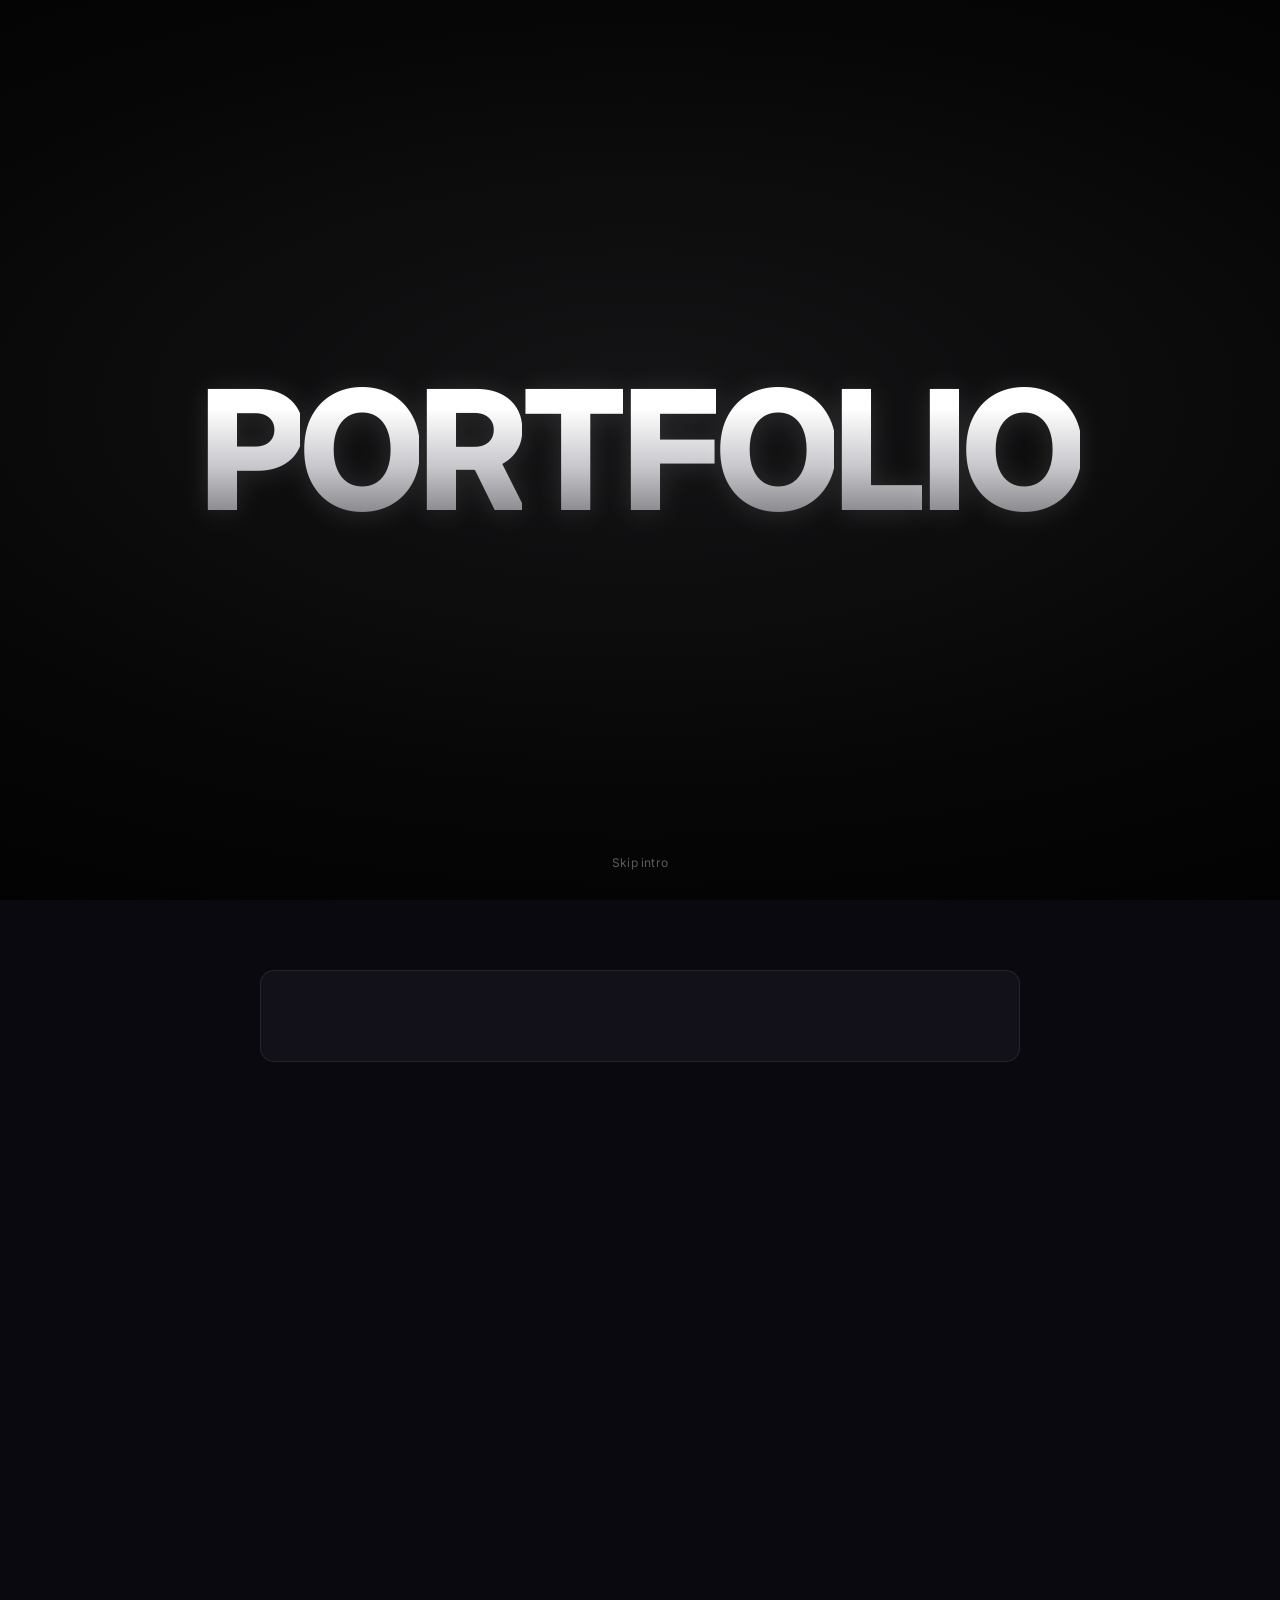
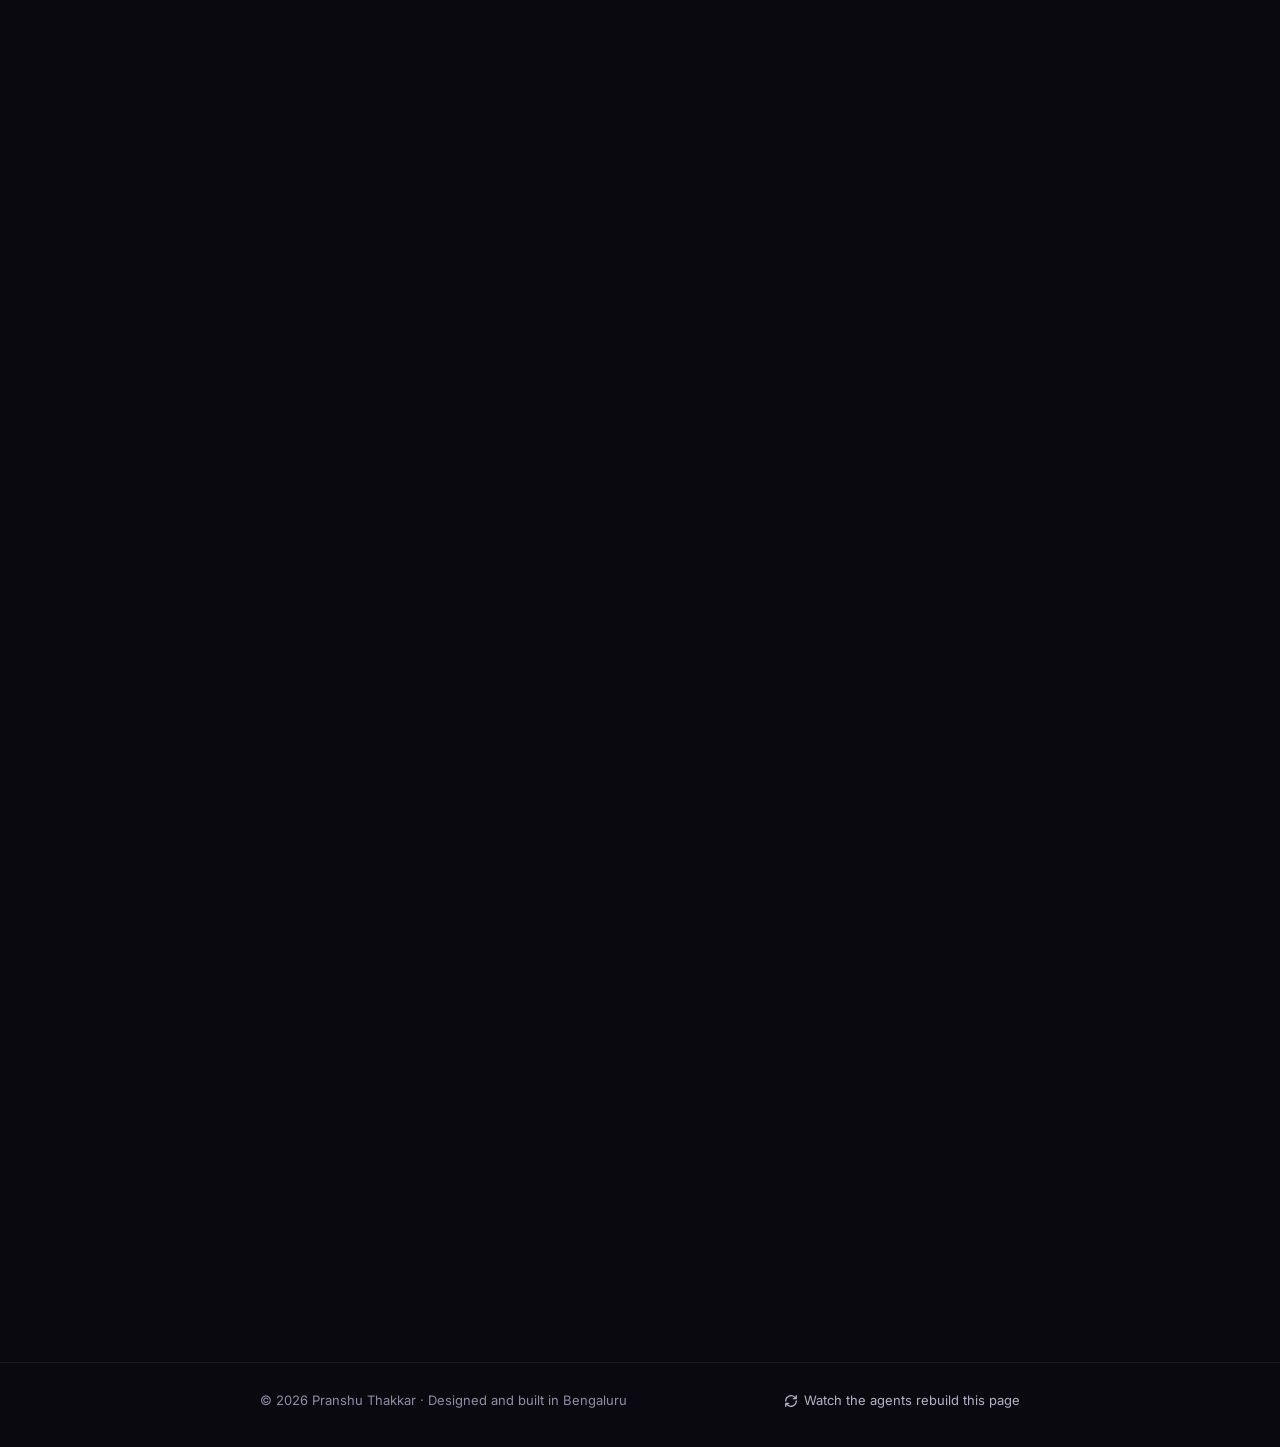
==== commit 81bcb1af: "Carry over wording from main into the redesign Keep the copy changes made on main: "Backend develope" ====
--- a/index.html
+++ b/index.html
@@ -3,8 +3,8 @@
 <head>
 <meta charset="utf-8">
 <meta name="viewport" content="width=device-width, initial-scale=1">
-<title>Pranshu Thakkar — Software Developer · CSE @ MIT Bengaluru</title>
-<meta name="description" content="Pranshu Thakkar — Computer Science undergraduate at Manipal Institute of Technology, Bengaluru. Software engineering, data and reliable systems.">
+<title>Pranshu Thakkar Software Developer · CSE @ MIT Bengaluru</title>
+<meta name="description" content="Pranshu Thakkar Computer Science undergraduate at Manipal Institute of Technology, Bengaluru. Software engineering, data and reliable systems.">
 <meta name="robots" content="index, follow">
 <meta name="author" content="Pranshu Thakkar">
 <meta name="theme-color" content="#0a0910">
@@ -493,7 +493,7 @@
     </div>
     <div class="who">
       <h1>Pranshu Thakkar</h1>
-      <p class="role">Software Developer · back ends &amp; data workflows</p>
+      <p class="role">Backend developer · Java &amp; Spring Boot</p>
       <div class="meta">
         <span><svg width="14" height="14" viewBox="0 0 24 24" fill="none" stroke="currentColor" stroke-width="2" stroke-linecap="round" stroke-linejoin="round" aria-hidden="true"><path d="M12 21s7-6.1 7-12a7 7 0 0 0-14 0c0 5.9 7 12 7 12z"/><circle cx="12" cy="9" r="2.5"/></svg>Bengaluru, India</span>
         <span><svg width="14" height="14" viewBox="0 0 24 24" fill="none" stroke="currentColor" stroke-width="2" stroke-linecap="round" stroke-linejoin="round" aria-hidden="true"><path d="m22 10-10-5-10 5 10 5 10-5z"/><path d="M6 12v5c3 2 9 2 12 0v-5"/></svg>CSE @ MIT Bengaluru · ’28</span>
@@ -505,7 +505,7 @@
     <section class="sec" id="about">
       <h2>About</h2>
       <div class="lede">
-        <p>I’m <b>Pranshu</b>, a Computer Science undergrad at Manipal Institute of Technology, Bengaluru. I turn real requirements into <b>reliable, well‑tested software</b> — mostly back ends in Java and Spring Boot, and data workflows in Python and SQL.</p>
+        <p>I’m <b>Pranshu</b>, a Computer Science undergrad at Manipal Institute of Technology, Bengaluru. I build services in <b>Java and Spring Boot</b>, and I test them under real load. I also build data workflows in Python and SQL.</p>
         <p>I care about the boring parts that make software great: <b>clean data, careful validation, honest debugging</b> and code your teammates can actually read. I listen to what people need, then build the thing that works — and I measure it instead of assuming.</p>
       </div>
       <div class="kicker">Developer snapshot</div>
@@ -518,8 +518,8 @@
         <li>Leading teams for college fests</li>
       </ul>
       <div class="stats">
-        <div class="stat"><b>8.57</b><span>CGPA, B.Tech CSE</span></div>
-        <div class="stat"><b>₹7.5L</b><span>sponsorships secured</span></div>
+        <div class="stat"><b>8.57</b><span>CGPA, MIT Bengaluru</span></div>
+        <div class="stat"><b>₹7.5L</b><span>raised for Falak 2025</span></div>
         <div class="stat"><b>11</b><span>certifications</span></div>
         <div class="stat"><b>1</b><span>industry internship</span></div>
       </div>
@@ -667,7 +667,7 @@
           <div class="logo alt" aria-hidden="true">F</div>
           <div>
             <div class="xp-head"><h3>Sponsorship Head <span>· Falak</span></h3><span class="when">Aug – Oct 2025</span></div>
-            <p>Led outreach and negotiations with multiple organisations, kept communication and records structured, and closed <b style="color:var(--text)">₹7.5L in sponsorships</b>.</p>
+            <p>Raised <b style="color:var(--text)">₹7.5L in sponsorships</b>, from first outreach to signed deals. Led negotiations with multiple organisations and kept communication and records structured.</p>
           </div>
         </article>
       </div>
@@ -737,6 +737,7 @@
     <section class="sec" id="certs">
       <h2>Certifications <small>11 total</small></h2>
       <div class="certs">
+        <div class="cert"><span class="ci" style="--c:linear-gradient(145deg,#ffb340,#ff9900)" aria-hidden="true">A</span><span><b>AWS Certified Cloud Practitioner</b><small>Preparing for the exam</small></span><span></span></div>
         <div class="cert"><span class="ci" style="--c:linear-gradient(145deg,#ffb340,#ff9900)" aria-hidden="true">A</span><span><b>AWS Cloud Practitioner Essentials</b><small>AWS Training &amp; Certification · Oct 2026</small></span><span></span></div>
         <div class="cert"><span class="ci" style="--c:linear-gradient(145deg,#e69375,#d97757)" aria-hidden="true">C</span><span><b>Claude 101</b><small>Anthropic · Claude Academy · Oct 2026</small></span><a class="v" href="https://academy.claude.com/verify/760d8f313cbabd05944cab6f443565f4" target="_blank" rel="noopener">Verify ↗</a></div>
         <div class="cert"><span class="ci" style="--c:linear-gradient(145deg,#e69375,#d97757)" aria-hidden="true">C</span><span><b>AI Fluency: Framework &amp; Foundations</b><small>Anthropic · Claude Academy · Oct 2026</small></span><a class="v" href="https://academy.claude.com/verify/9637e5cc91a58f7402ad5b8b4c990eec" target="_blank" rel="noopener">Verify ↗</a></div>
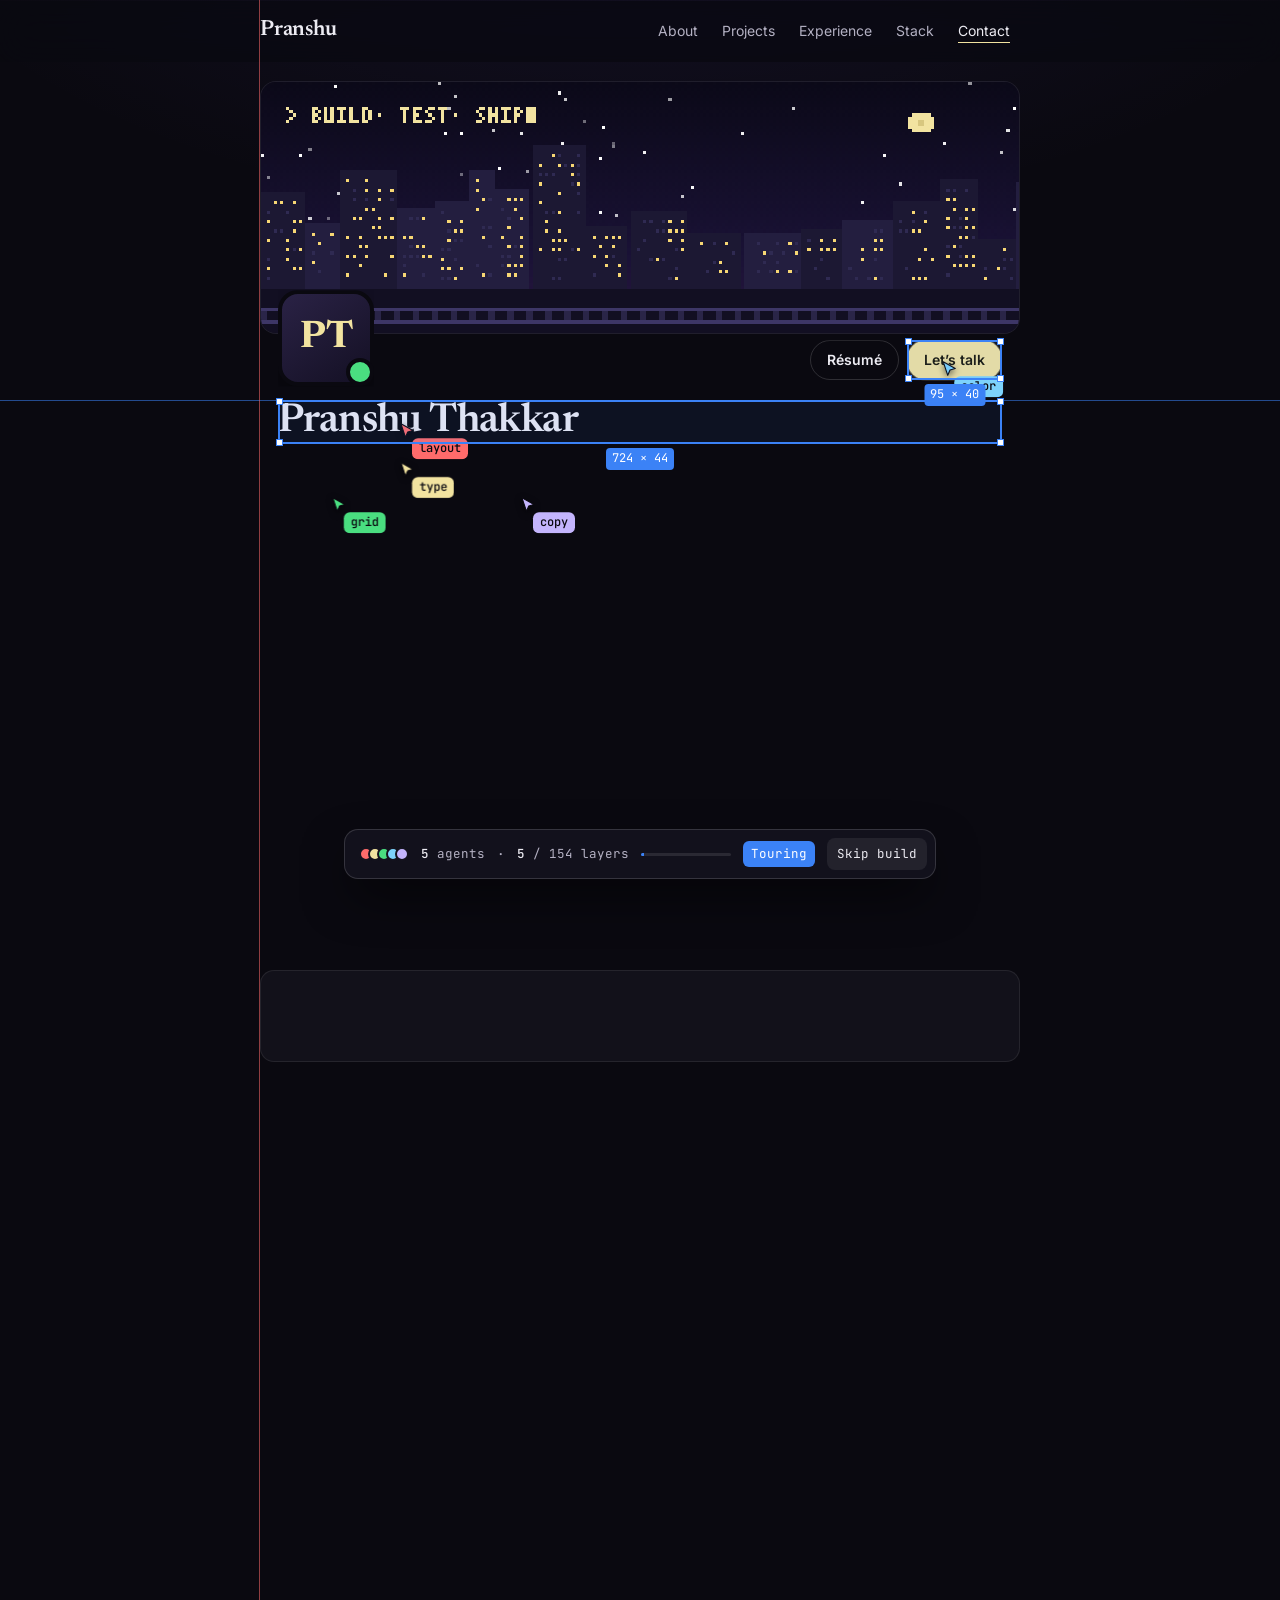
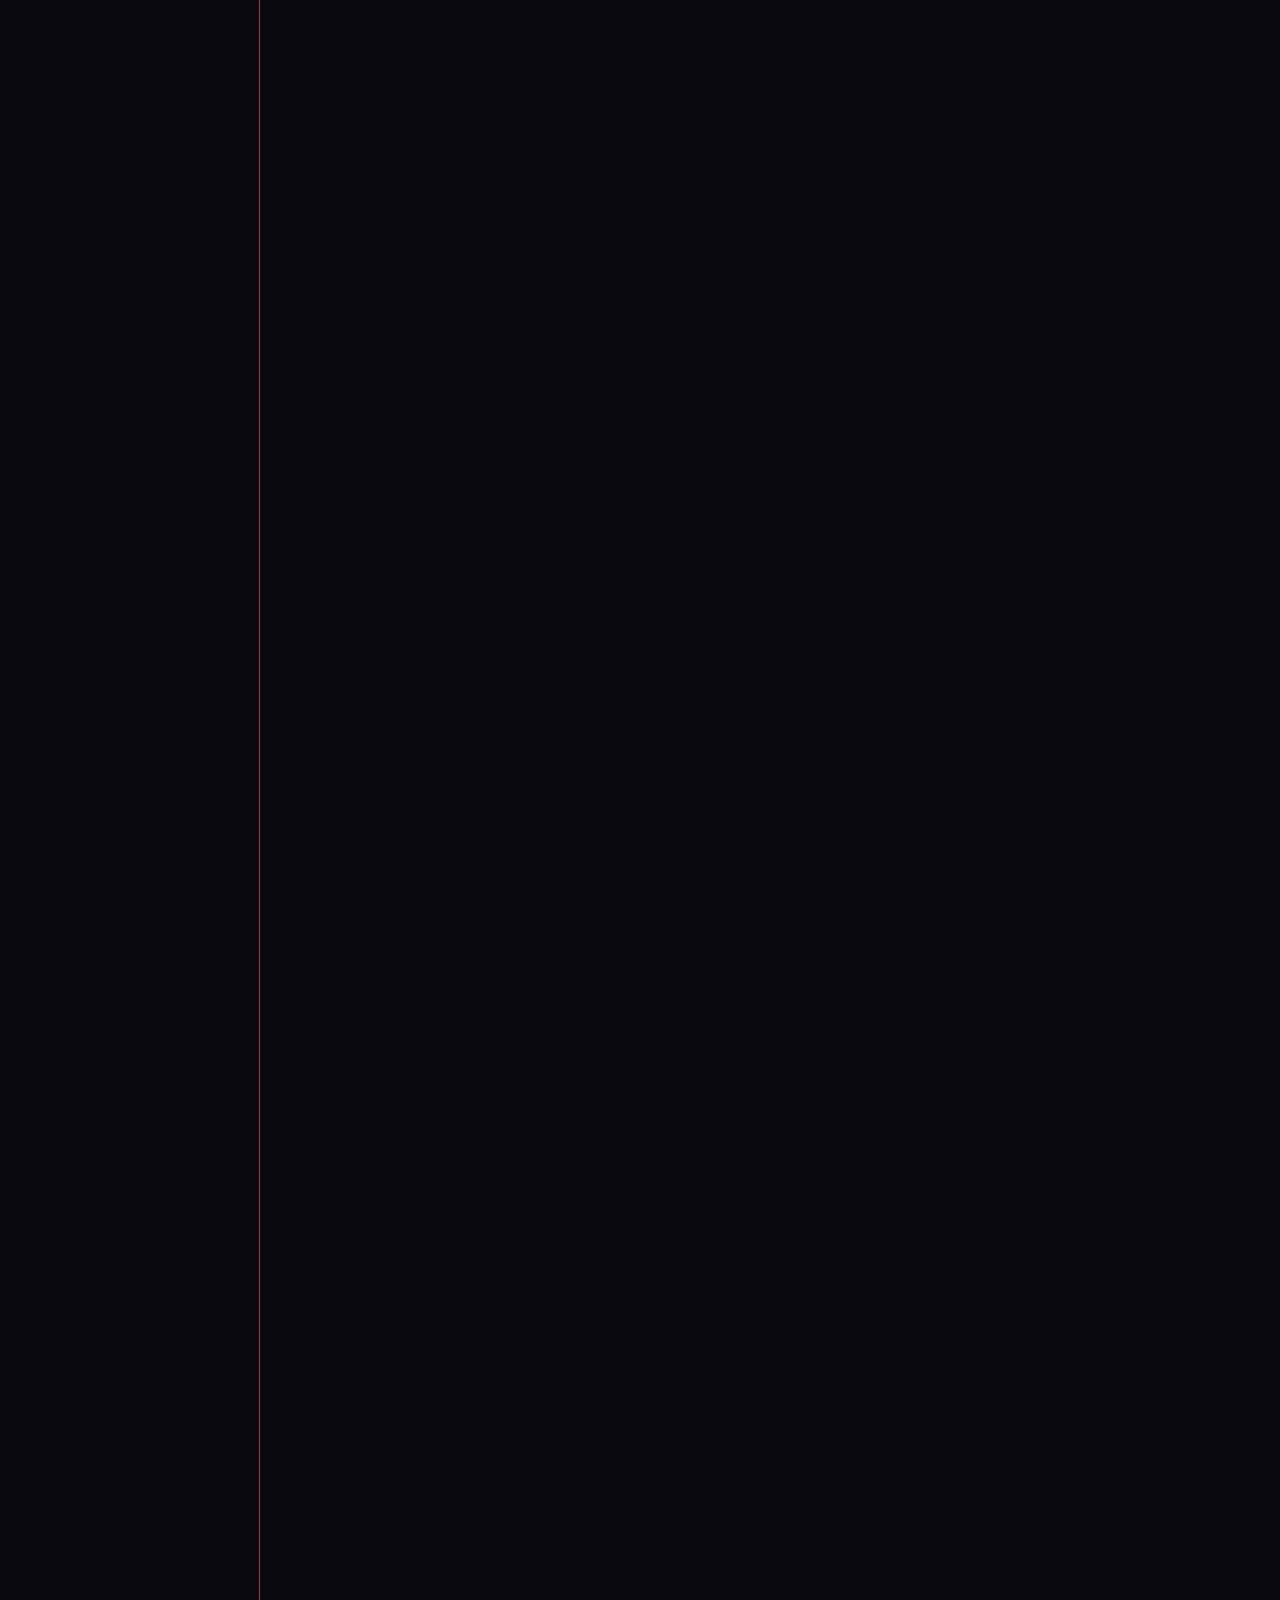
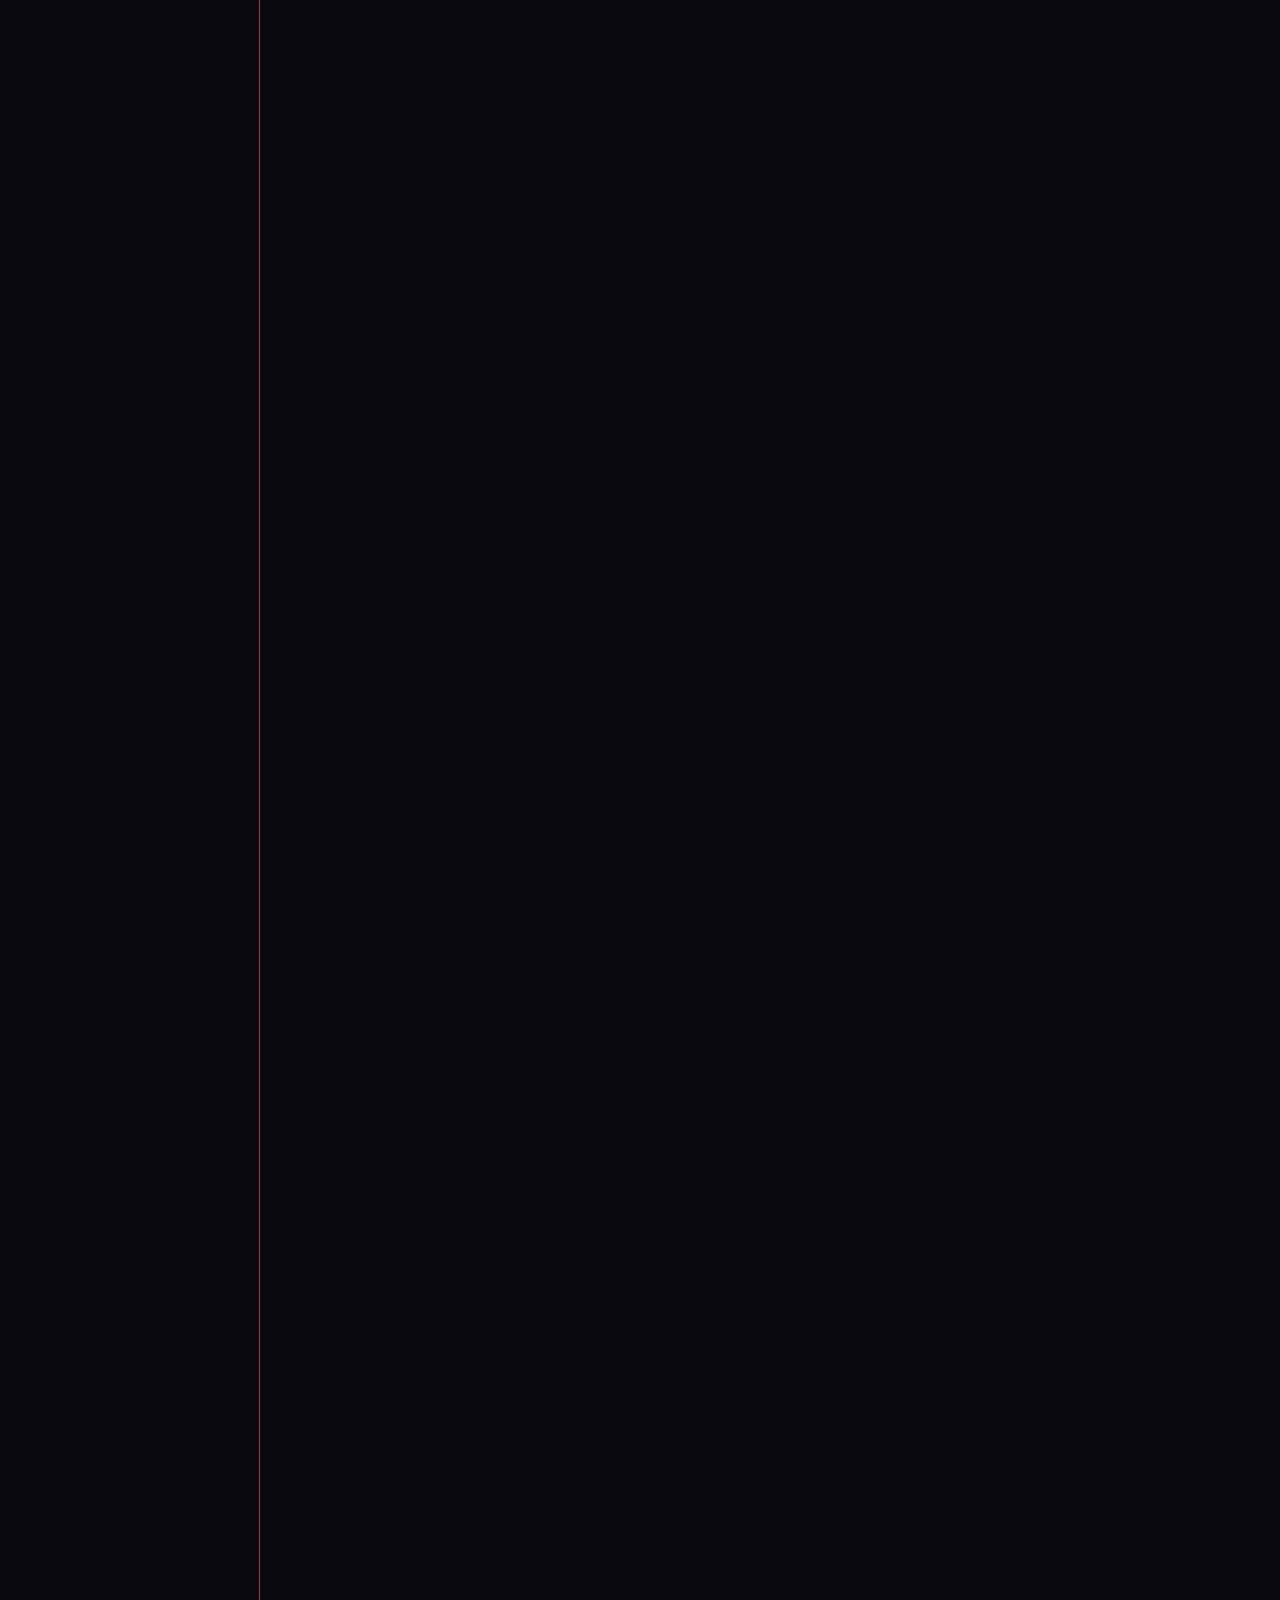
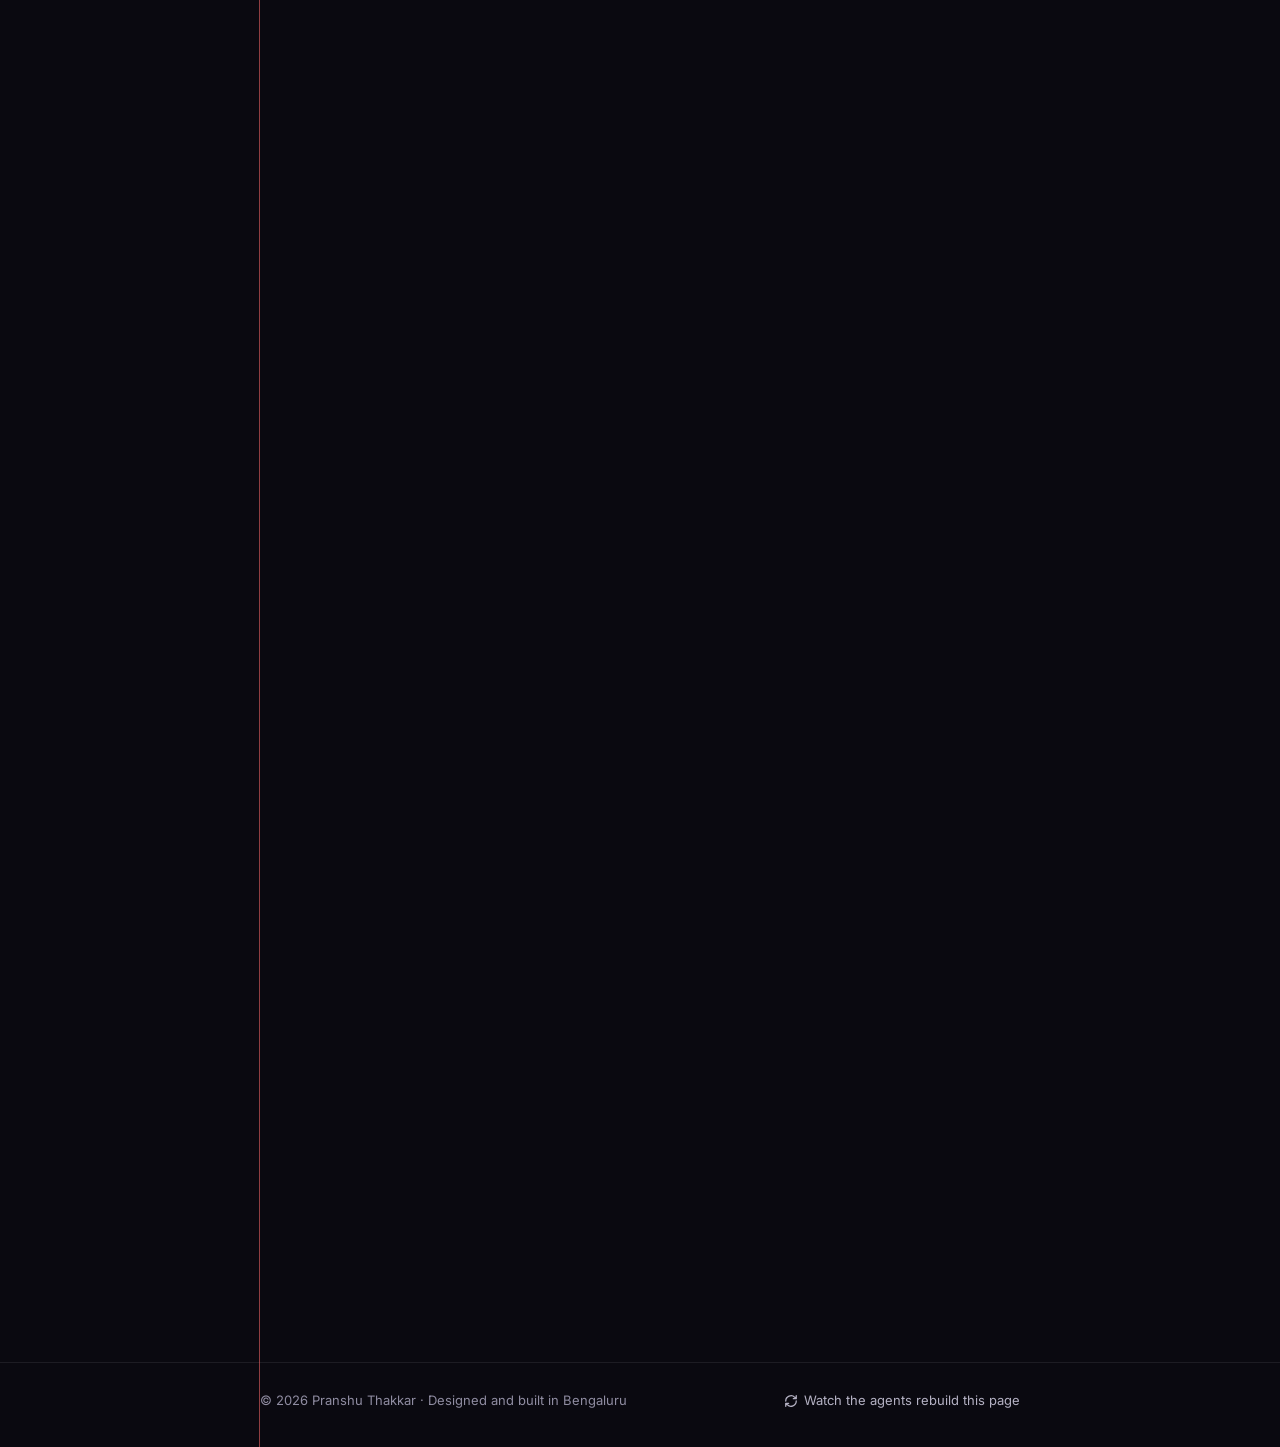
==== commit b16bc751: "Remove the PRANSHU -> PORTFOLIO intro The page now opens straight into the agent build. The intro ov" ====
--- a/index.html
+++ b/index.html
@@ -12,19 +12,14 @@
 (() => {
   const root = document.documentElement;
   root.classList.add('js');
-  /* Opening sequence: once per tab session, never with reduced motion.
-     1) the name morphs into PORTFOLIO, 2) agents build the page layer by layer. */
+  /* Opening: agents build the page layer by layer, once per tab session, never with reduced motion */
   let seen = false;
   try { seen = sessionStorage.getItem('introSeen') === '1'; } catch (e) {}
-  let finish;
-  window.introDone = new Promise(r => { finish = r; });
-  window.endIntro = () => { root.classList.remove('intro'); finish(); };
   if (!seen && !matchMedia('(prefers-reduced-motion: reduce)').matches) {
-    root.classList.add('intro', 'building');
-    setTimeout(window.endIntro, 7000); // failsafe
-    setTimeout(() => root.classList.remove('building'), 30000); // failsafe
+    root.classList.add('building');
+    setTimeout(() => root.classList.remove('building'), 60000); // failsafe
     setTimeout(() => { if (!root.classList.contains('bld-on')) root.classList.remove('building'); }, 3000);
-  } else finish();
+  }
 })();
 </script>
 <link rel="canonical" href="https://pranshu1606.github.io/">
@@ -92,7 +87,6 @@
   --z-build:90;
   --z-bar:95;
   --z-skip:200;
-  --z-intro:300;
 }
 *{box-sizing:border-box;margin:0;padding:0}
 html{scroll-behavior:smooth;-webkit-text-size-adjust:100%}
@@ -332,15 +326,15 @@
 .building main{opacity:0}
 .building.bld-on main{opacity:1}
 .building .layer:not(.on){opacity:0;clip-path:inset(0 100% 0 0)}
-.building .layer{transition:opacity .35s var(--ease-out),clip-path .5s var(--ease-out)}
+.building .layer{transition:opacity .6s var(--ease-out),clip-path .9s var(--ease-out)}
 .building .layer.on{clip-path:inset(0 0 0 0)}
 .building .rail,.building .hire{opacity:0;transition:opacity .6s}
 .building.bld-done .rail,.building.bld-done .hire{opacity:1}
 .bld-layer{position:absolute;left:0;top:0;width:100%;height:0;z-index:var(--z-build);pointer-events:none}
-.agent{position:absolute;left:0;top:0;transition:transform .32s var(--ease-out),opacity .3s;will-change:transform}
+.agent{position:absolute;left:0;top:0;transition:transform .7s var(--ease-out),opacity .3s;will-change:transform}
 .agent svg{width:18px;height:18px;filter:drop-shadow(0 2px 3px rgba(0,0,0,.6))}
 .agent b{position:absolute;left:14px;top:16px;padding:1px 7px;border-radius:6px;font-family:var(--mono);font-size:12px;font-weight:500;color:#0a0910;background:var(--c);white-space:nowrap}
-.selbox{position:absolute;border:1.5px solid var(--sel);background:rgba(59,130,246,.06);transition:opacity .25s}
+.selbox{position:absolute;border:2px solid var(--sel);background:rgba(59,130,246,.08);transition:opacity .4s}
 .selbox i{position:absolute;width:7px;height:7px;background:#fff;border:1.5px solid var(--sel)}
 .selbox i:nth-child(1){left:-4px;top:-4px}.selbox i:nth-child(2){right:-4px;top:-4px}.selbox i:nth-child(3){left:-4px;bottom:-4px}.selbox i:nth-child(4){right:-4px;bottom:-4px}
 .selbox em{position:absolute;left:50%;top:calc(100% + 6px);transform:translateX(-50%);padding:1px 6px;border-radius:4px;background:var(--sel);color:#fff;font-family:var(--mono);font-size:12px;font-style:normal;white-space:nowrap}
@@ -363,95 +357,9 @@
 @media (prefers-reduced-motion:reduce){
   *,*::before,*::after{animation:none!important;transition:none!important;scroll-behavior:auto!important}
 }
-/* ---------- Opening animation ---------- */
-.intro-ov{display:none}
-.intro body{overflow:hidden}
-.intro .intro-ov{display:grid}
-.intro-ov{position:fixed;inset:0;z-index:var(--z-intro);place-items:center;background:radial-gradient(120% 80% at 50% 45%,#141416 0%,#050505 60%,#000 100%);color:#fff;transition:opacity .8s var(--ease),visibility 0s .8s;cursor:pointer}
-.intro-ov.ov-out{opacity:0;visibility:hidden;pointer-events:none}
-.intro-ov canvas{position:absolute;inset:0;width:100%;height:100%;opacity:0;transition:opacity 1s var(--ease)}
-.intro-ov.ov-stars canvas{opacity:1}
-.intro-dot{position:absolute;left:50%;top:50%;width:10px;height:10px;margin:-5px 0 0 -5px;border-radius:50%;background:#fff;box-shadow:0 0 18px rgba(255,255,255,.7);transform:scale(0);opacity:0}
-.intro-ov.ov-dot .intro-dot{animation:introDot .9s var(--ease) forwards}
-@keyframes introDot{0%{transform:scale(0);opacity:0}25%{transform:scale(1);opacity:1}65%{transform:scale(1);opacity:1}100%{transform:scale(3);opacity:0;filter:blur(4px)}}
-.intro-word{position:relative;display:flex;font-family:"Inter",var(--font);font-weight:800;font-size:clamp(52px,13vw,176px);line-height:1;letter-spacing:-.035em;white-space:nowrap;opacity:0;filter:blur(12px);transform:scale(.96);transition:opacity .6s var(--ease),filter .6s var(--ease),transform 1s var(--ease)}
-.intro-ov.ov-word .intro-word{opacity:1;filter:none;transform:none}
-.intro-ov.ov-leave .intro-word{opacity:0;filter:blur(10px);transform:translateY(-60px) scale(.88);transition:opacity .7s var(--ease),filter .7s var(--ease),transform .9s var(--ease)}
-.intro-word span{display:inline-block;background:linear-gradient(180deg,#fff 25%,#c7c7cc 60%,#6e6e73 100%);-webkit-background-clip:text;background-clip:text;color:transparent;filter:drop-shadow(0 2px 14px rgba(255,255,255,.12))}
-.intro-word span.swap{animation:introSwap .32s var(--ease)}
-@keyframes introSwap{0%{opacity:0;transform:translateY(.18em);filter:blur(6px)}100%{opacity:1;transform:none;filter:none}}
-.intro-skip{position:absolute;bottom:28px;left:50%;transform:translateX(-50%);font-size:12px;color:rgba(255,255,255,.35);letter-spacing:.02em;opacity:0;transition:opacity .6s}
-.intro-ov.ov-word .intro-skip{opacity:1}
-.intro-ov.ov-leave .intro-skip{opacity:0}
-
 </style>
 </head>
 <body>
-<div class="intro-ov" id="intro" aria-hidden="true">
-  <canvas id="introStars"></canvas>
-  <span class="intro-dot"></span>
-  <div class="intro-word" id="introWord"></div>
-  <span class="intro-skip">Skip intro</span>
-</div>
-<script>
-(() => {
-  if (!document.documentElement.classList.contains('intro')) return;
-  const ov = document.getElementById('intro'), word = document.getElementById('introWord');
-  const FROM = 'PRANSHU', TO = 'PORTFOLIO';
-  const timers = [];
-  const at = (ms, fn) => timers.push(setTimeout(fn, ms));
-  let done = false, raf;
-
-  const letters = [...FROM].map(ch => { const s = document.createElement('span'); s.textContent = ch; word.append(s); return s; });
-
-  /* Starfield: fine twinkling particles drifting outward from the centre */
-  const cv = document.getElementById('introStars'), ctx = cv.getContext('2d');
-  let w, h, stars = [];
-  const size = () => {
-    const d = Math.min(devicePixelRatio || 1, 2);
-    w = cv.width = innerWidth * d; h = cv.height = innerHeight * d;
-    stars = Array.from({ length: Math.round(innerWidth * innerHeight / 900) }, () => ({
-      x: Math.random() * w, y: Math.random() * h, r: (Math.random() * 1.1 + .3) * d,
-      a: Math.random(), s: Math.random() * .02 + .005, v: Math.random() * .25 + .05
-    }));
-  };
-  const draw = () => {
-    ctx.clearRect(0, 0, w, h);
-    for (const p of stars) {
-      p.a += p.s; const dx = p.x - w / 2, dy = p.y - h / 2, l = Math.hypot(dx, dy) || 1;
-      p.x += dx / l * p.v; p.y += dy / l * p.v;
-      ctx.globalAlpha = .35 + Math.abs(Math.sin(p.a)) * .65;
-      ctx.fillStyle = '#fff'; ctx.fillRect(p.x, p.y, p.r, p.r);
-    }
-    raf = requestAnimationFrame(draw);
-  };
-
-  const finish = () => {
-    if (done) return; done = true;
-    timers.forEach(clearTimeout);
-    ov.classList.add('ov-leave', 'ov-out');
-    try { sessionStorage.setItem('introSeen', '1'); } catch (e) {}
-    window.endIntro();
-    setTimeout(() => { cancelAnimationFrame(raf); ov.remove(); }, 900);
-  };
-
-  at(250, () => ov.classList.add('ov-dot'));
-  at(800, () => ov.classList.add('ov-word'));
-  /* Morph the name into PORTFOLIO, one letter at a time, left to right */
-  [...TO].forEach((ch, i) => at(1350 + i * 140, () => {
-    let s = letters[i];
-    if (!s) { s = document.createElement('span'); word.append(s); letters[i] = s; }
-    if (s.textContent === ch) return;
-    s.textContent = ch;
-    s.classList.remove('swap'); void s.offsetWidth; s.classList.add('swap');
-  }));
-  at(2900, () => { size(); draw(); ov.classList.add('ov-stars', 'ov-leave'); });
-  at(3800, finish);
-
-  ov.addEventListener('click', finish);
-  addEventListener('keydown', finish, { once: true });
-})();
-</script>
 <a class="skip" href="#about">Skip to content</a>
 
 <header class="nav" id="nav">
@@ -978,7 +886,8 @@
     document.body.append(bar);
     const dots = $('.bld-dots', bar), nEl = $('.bld-n', bar), dEl = $('.bld-d', bar), prog = $('.bld-prog i', bar), mode = $('.bld-mode', bar);
 
-    let next = 0, done = 0, touring = true, finished = false, raf;
+    let next = 0, done = 0, front = 0, touring = true, finished = false, raf;
+    const TRAVEL = 650, HOLD = 500;
     const agents = [];
     const total = layers.length;
     const pos = el => { const r = el.getBoundingClientRect(); return { x: r.left + scrollX, y: r.top + scrollY, w: r.width, h: r.height }; };
@@ -1009,20 +918,21 @@
         box.innerHTML = `<i></i><i></i><i></i><i></i>${p.w > 60 ? `<em>${Math.round(p.w)} × ${Math.round(p.h)}</em>` : ''}`;
         stage.append(box);
         gh.style.opacity = 1; gh.style.top = p.y + 'px';
+        front = Math.max(front, p.y);
         el.classList.add('on');
         done++; dEl.textContent = done; prog.style.width = (done / total * 100) + '%';
-        setTimeout(() => { box.style.opacity = 0; setTimeout(() => box.remove(), 260); }, 220);
+        setTimeout(() => { box.style.opacity = 0; setTimeout(() => box.remove(), 420); }, HOLD);
         if (done >= total) end(true);
-        else setTimeout(() => work(a), 60 + Math.random() * 90);
-      }, 300);
+        else setTimeout(() => work(a), HOLD + 100 + Math.random() * 200);
+      }, TRAVEL);
     };
 
     /* Follow the build front down the page */
     const tour = () => {
       if (finished) return;
       if (touring && next < total) {
-        const target = Math.max(0, pos(layers[Math.max(0, next - 1)]).y - innerHeight * .45);
-        const cur = scrollY, nextY = cur + (target - cur) * .07;
+        const target = Math.max(0, front - innerHeight * .4);
+        const cur = scrollY, nextY = cur + (target - cur) * .035;
         if (Math.abs(target - cur) > 1) scrollTo({ top: nextY, behavior: 'instant' });
         mode.textContent = target > 40 ? 'Touring' : 'Building';
       }
@@ -1059,7 +969,7 @@
 
     /* Agents join over time, like a team spinning up */
     let spawned = 0;
-    const spawn = () => { if (finished || spawned >= 12) return; addAgent(); spawned++; setTimeout(spawn, spawned < 3 ? 120 : 420); };
+    const spawn = () => { if (finished || spawned >= 12) return; addAgent(); spawned++; setTimeout(spawn, spawned < 3 ? 350 : 700); };
     scrollTo({ top: 0, behavior: 'instant' });
     spawn();
     raf = requestAnimationFrame(tour);
@@ -1067,10 +977,10 @@
 
   const shouldBuild = root.classList.contains('building');
   if (shouldBuild) {
-    /* hide every layer now, behind the intro, then start once the intro ends */
+    /* hide every layer before first paint, then start the build */
     $$(LAYERS).forEach(el => el.classList.add('layer'));
     root.classList.add('bld-on');
-    window.introDone.then(() => setTimeout(build, 150));
+    requestAnimationFrame(() => setTimeout(build, 400));
   }
 
   $('#rebuild').addEventListener('click', () => {
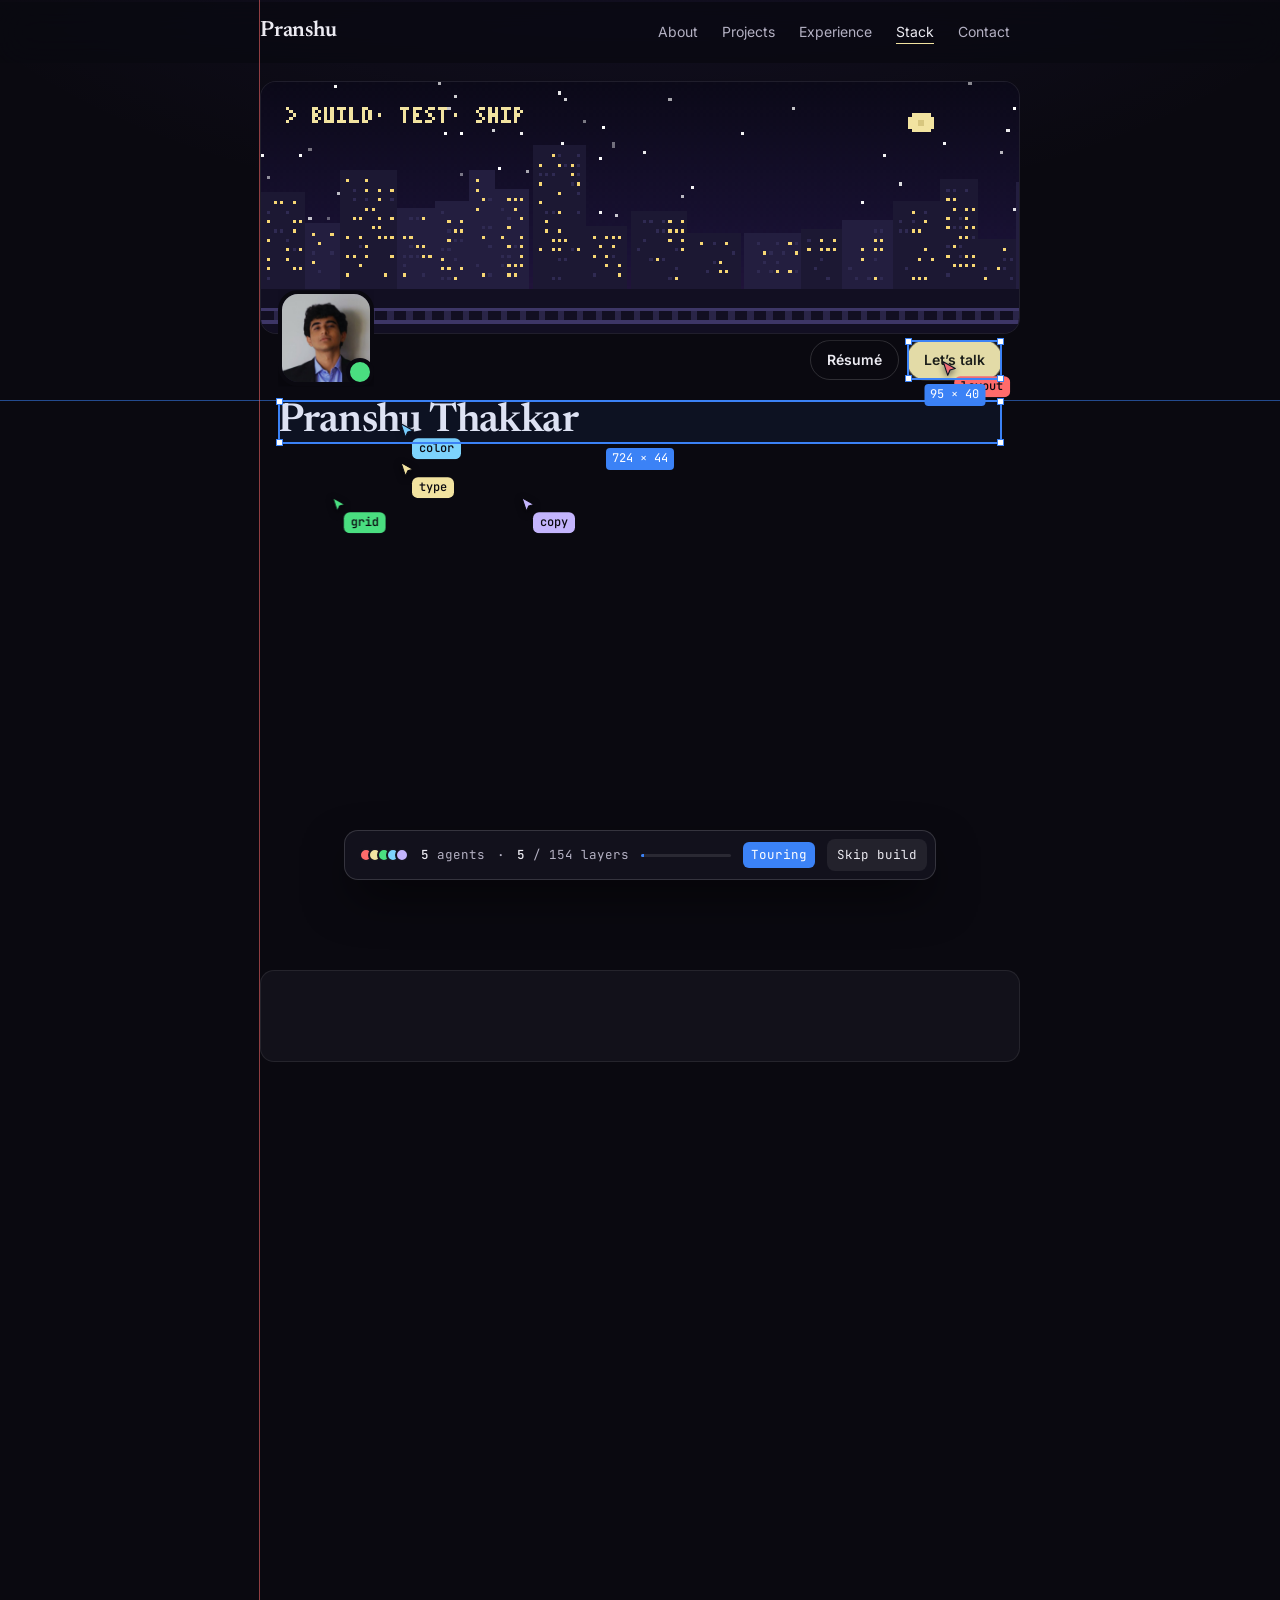
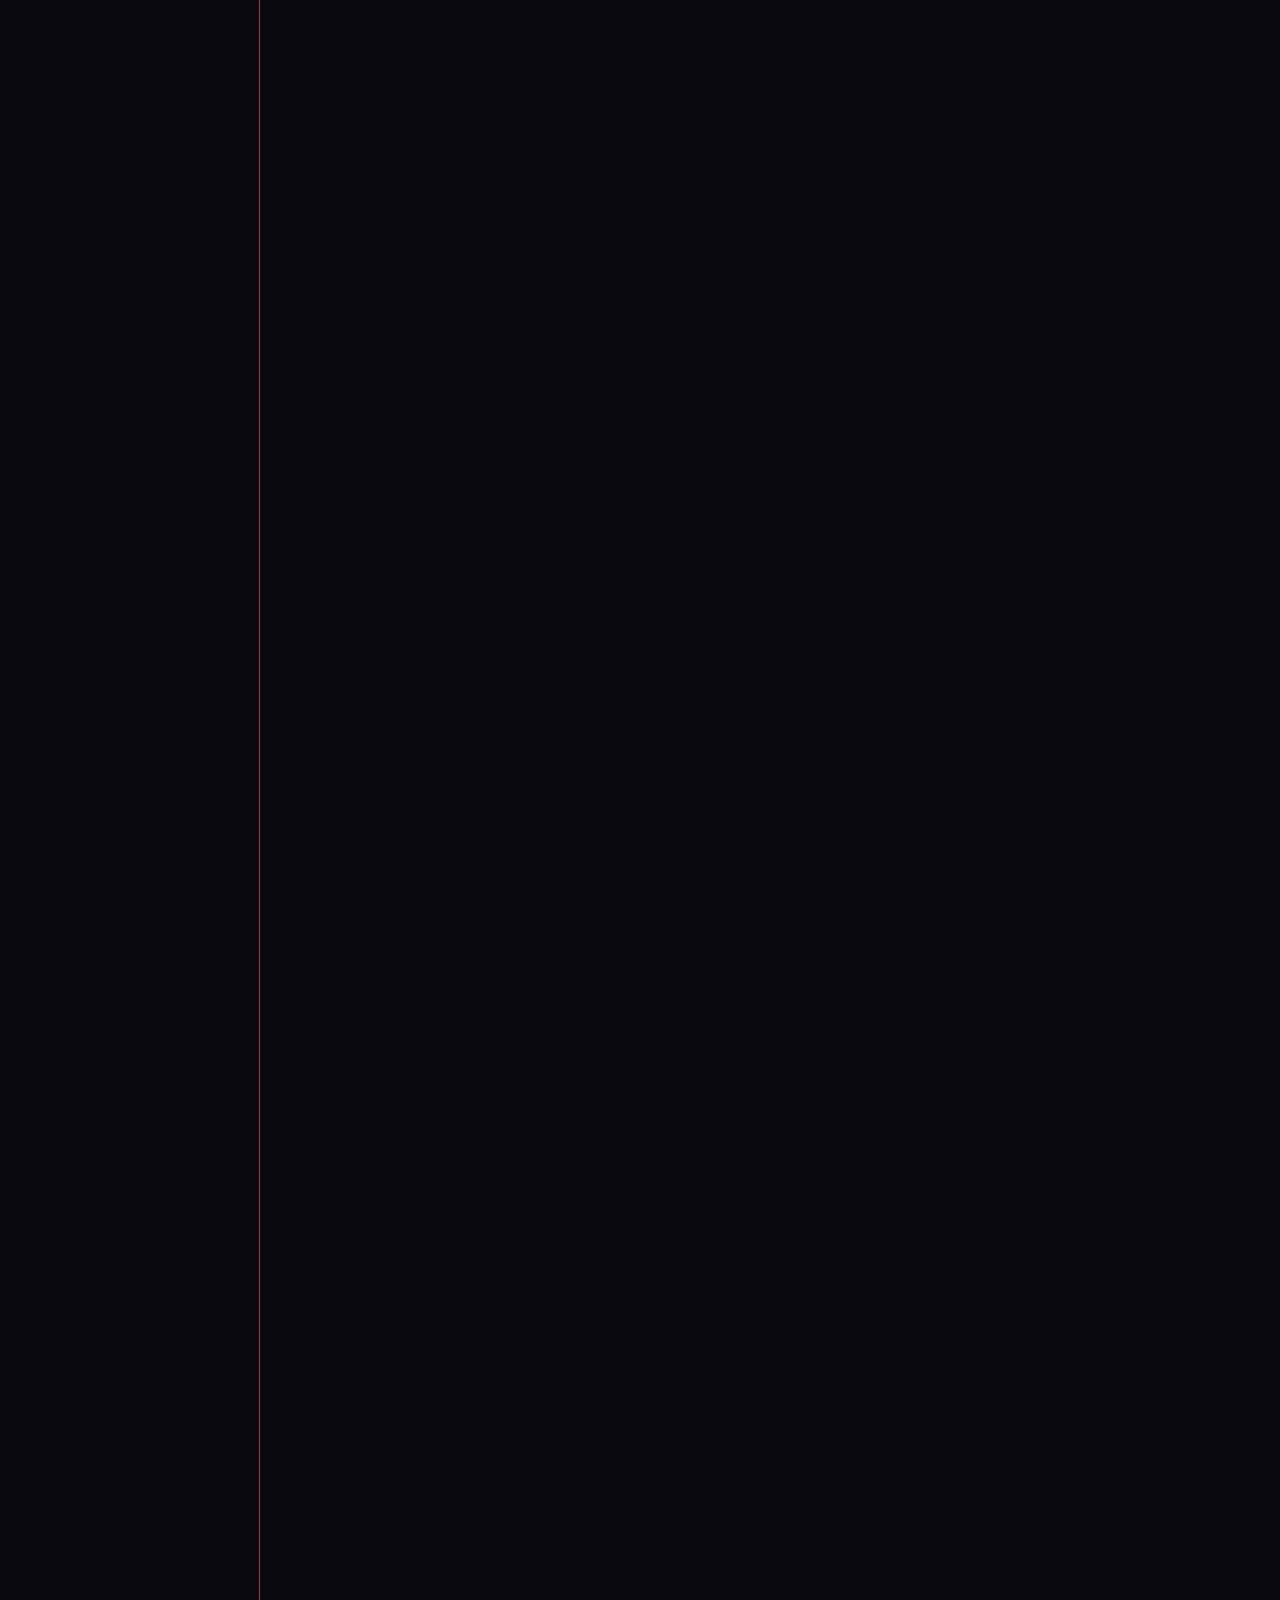
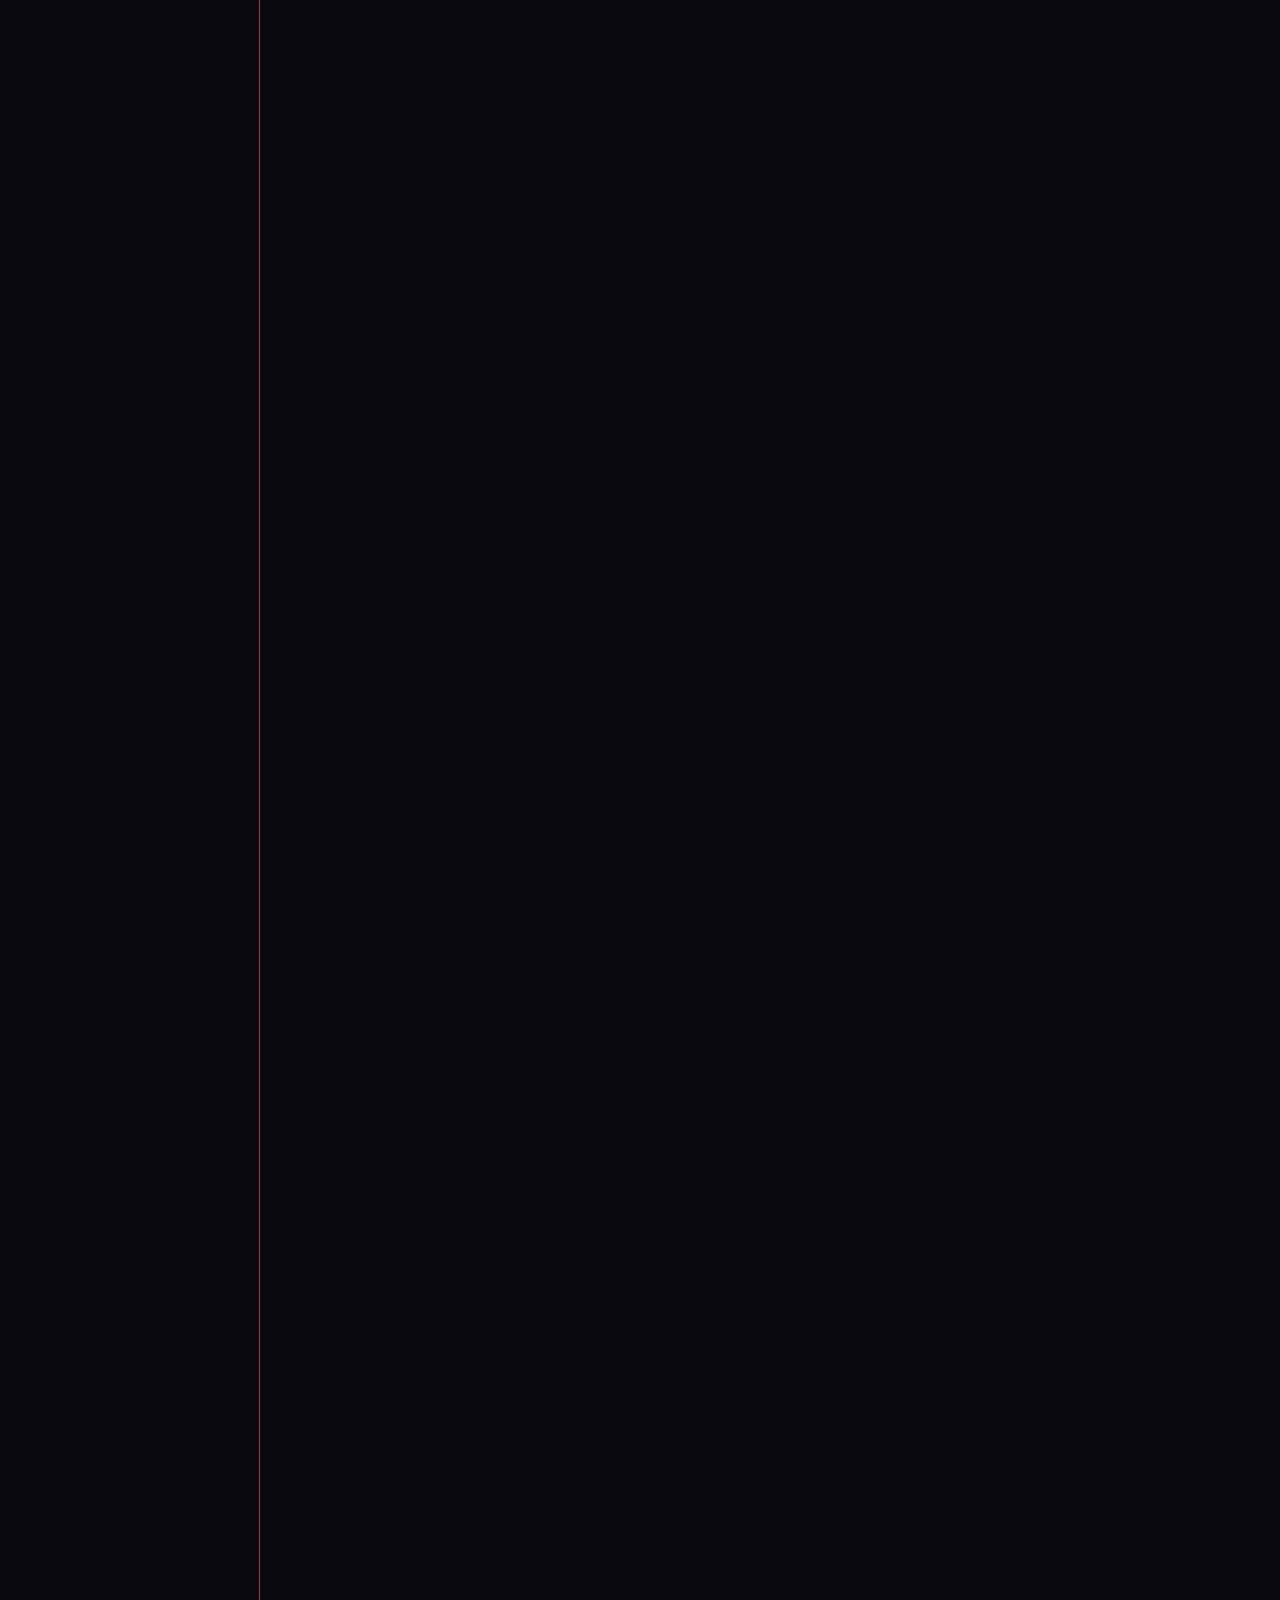
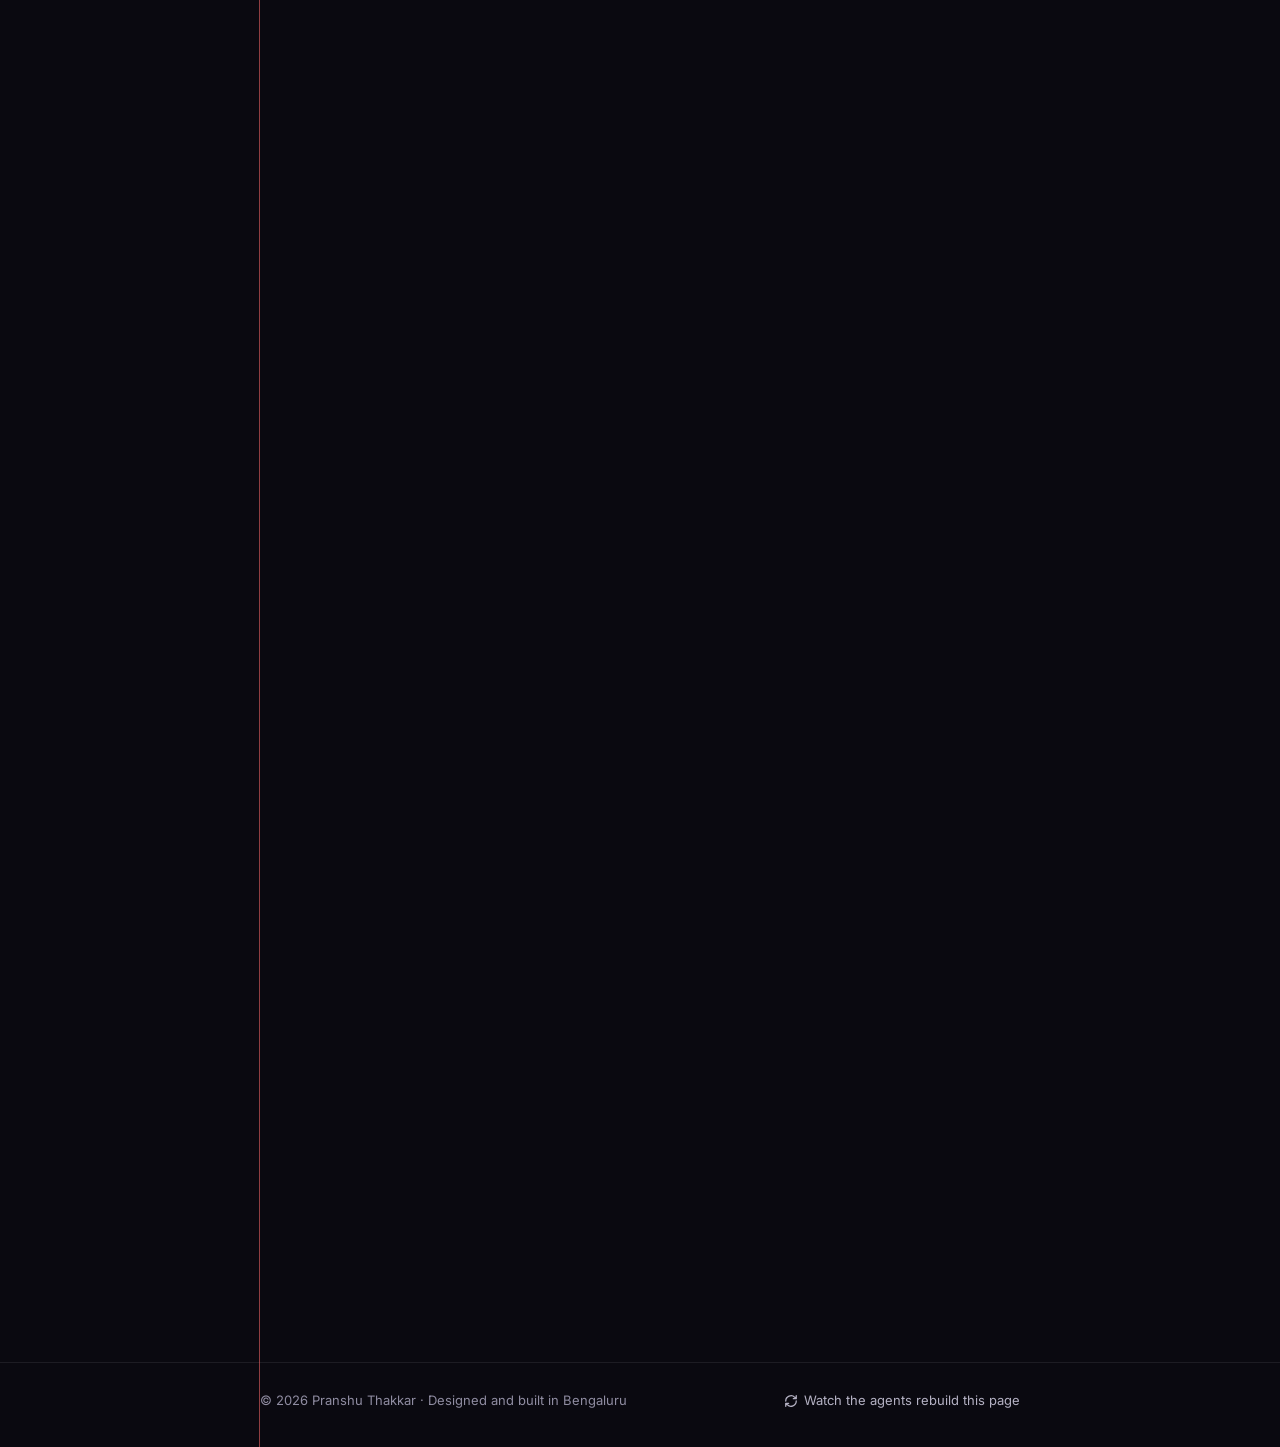
==== commit d3e9faa6: "Use a profile photo for the avatar Replace the "PT" monogram with a square crop of Pranshu's photo (" ====
--- a/index.html
+++ b/index.html
@@ -42,7 +42,7 @@
   "@type": "Person",
   "name": "Pranshu Thakkar",
   "url": "https://pranshu1606.github.io/",
-  "image": "https://pranshu1606.github.io/og-image.png",
+  "image": "https://pranshu1606.github.io/profile.jpg",
   "jobTitle": "Software Developer",
   "description": "Computer Science undergraduate at Manipal Institute of Technology, Bengaluru, building reliable back ends and data workflows with Java, Spring Boot, Python and SQL.",
   "alumniOf": { "@type": "CollegeOrUniversity", "name": "Manipal Institute of Technology, Bengaluru" },
@@ -123,6 +123,7 @@
 .banner .tagline{position:absolute;right:12px;bottom:10px;font-family:var(--mono);font-size:12px;color:rgba(242,227,160,.85);background:rgba(10,9,16,.6);padding:3px 8px;border-radius:6px}
 .profile{display:flex;align-items:flex-end;justify-content:space-between;gap:16px;margin-top:-44px;padding:0 18px}
 .avatar{position:relative;width:96px;height:96px;flex:none;border-radius:20px;border:4px solid var(--bg);background:linear-gradient(145deg,#2a2245,#141024);display:grid;place-items:center;font-family:var(--serif);font-size:38px;font-weight:700;color:var(--accent);box-shadow:0 10px 30px -10px rgba(0,0,0,.8)}
+.avatar img{width:100%;height:100%;object-fit:cover;border-radius:16px}
 .avatar::after{content:"";position:absolute;right:-4px;bottom:-4px;width:20px;height:20px;border-radius:50%;background:var(--green);border:4px solid var(--bg)}
 .p-actions{display:flex;gap:8px;padding-bottom:6px}
 .btn{display:inline-flex;align-items:center;justify-content:center;gap:8px;min-height:40px;padding:0 16px;border-radius:999px;font-size:14px;font-weight:600;border:1px solid var(--line-2);transition:background var(--dur-fast),border-color var(--dur-fast),transform var(--dur-fast)}
@@ -393,7 +394,7 @@
     <!-- ============ PROFILE ============ -->
     <div class="banner" aria-hidden="true"><canvas id="banner" width="240" height="80"></canvas></div>
     <div class="profile">
-      <div class="avatar" aria-hidden="true">PT</div>
+      <div class="avatar"><img src="profile.jpg" alt="Pranshu Thakkar" width="96" height="96" decoding="async" fetchpriority="high"></div>
       <div class="p-actions">
         <a class="btn" href="PranshuThakkar_CSE_GS.pdf" target="_blank" rel="noopener">Résumé</a>
         <a class="btn btn-accent" href="#contact">Let’s talk</a>
